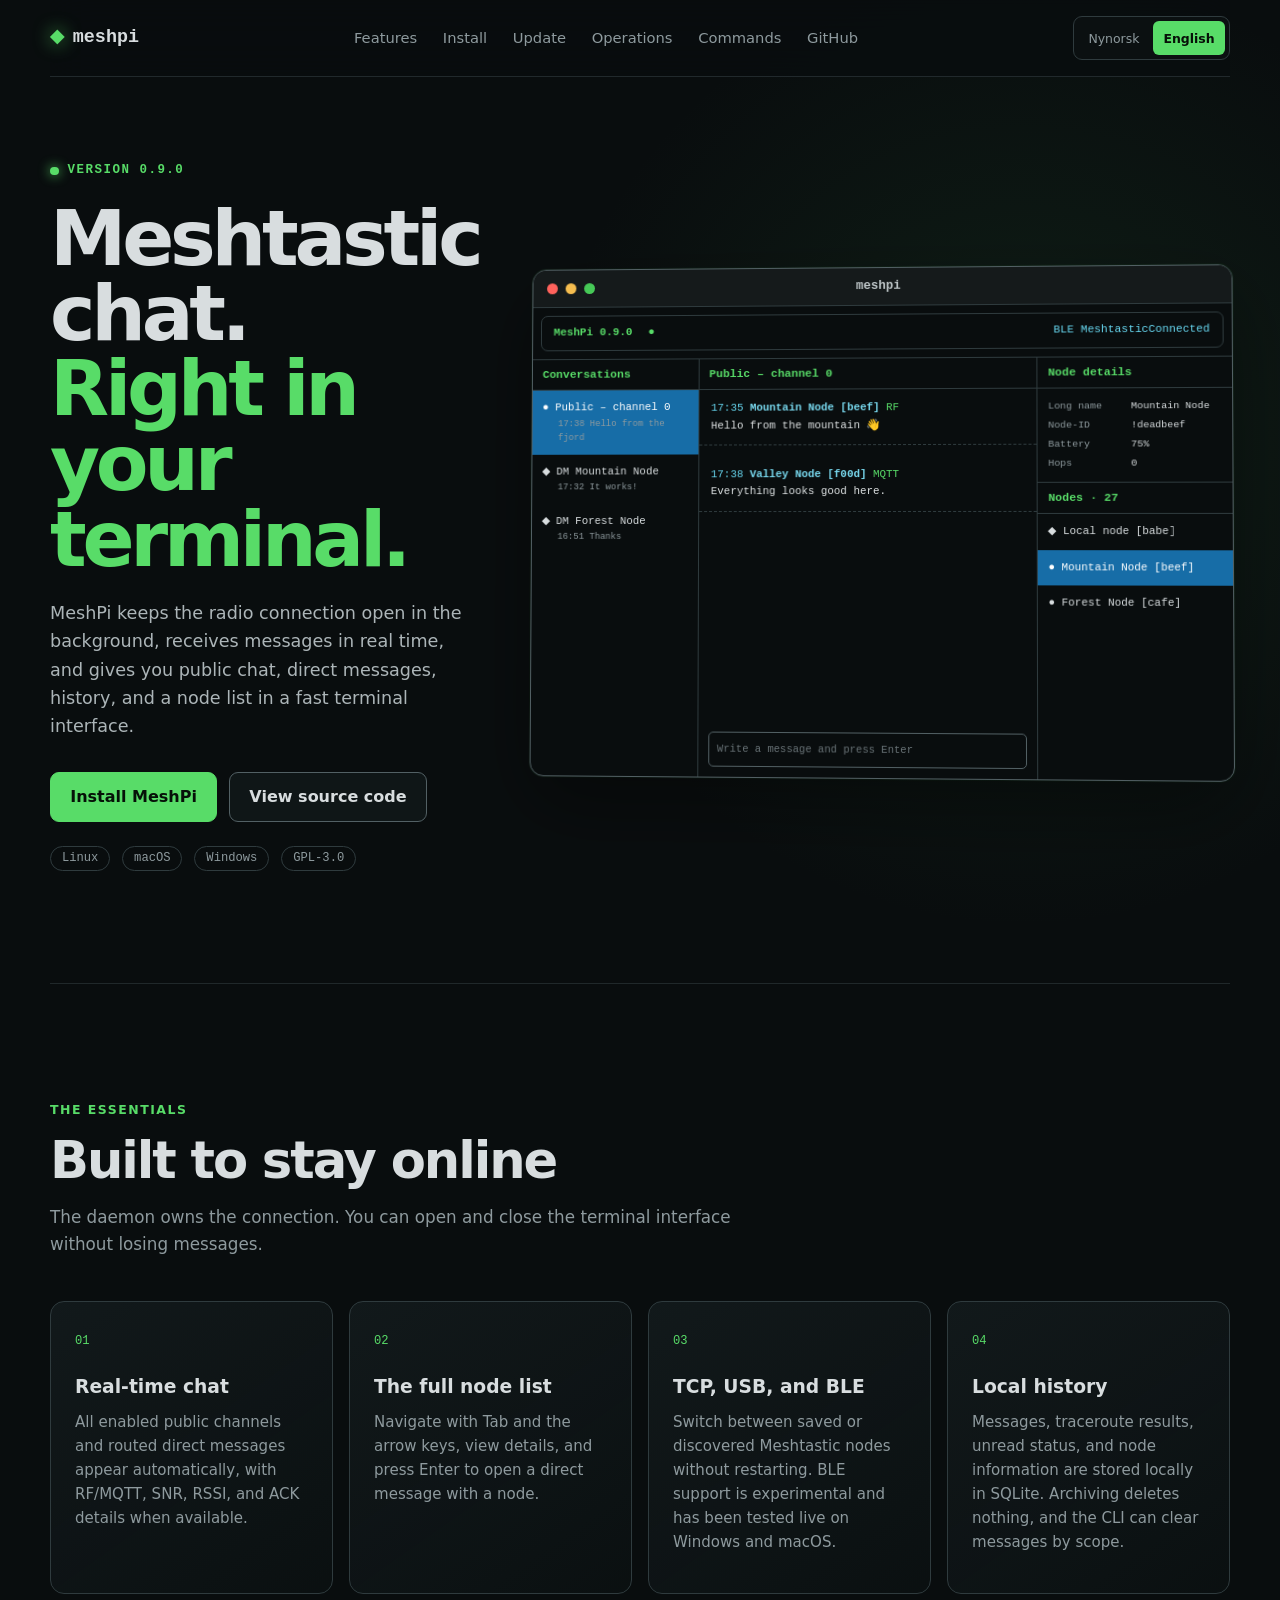
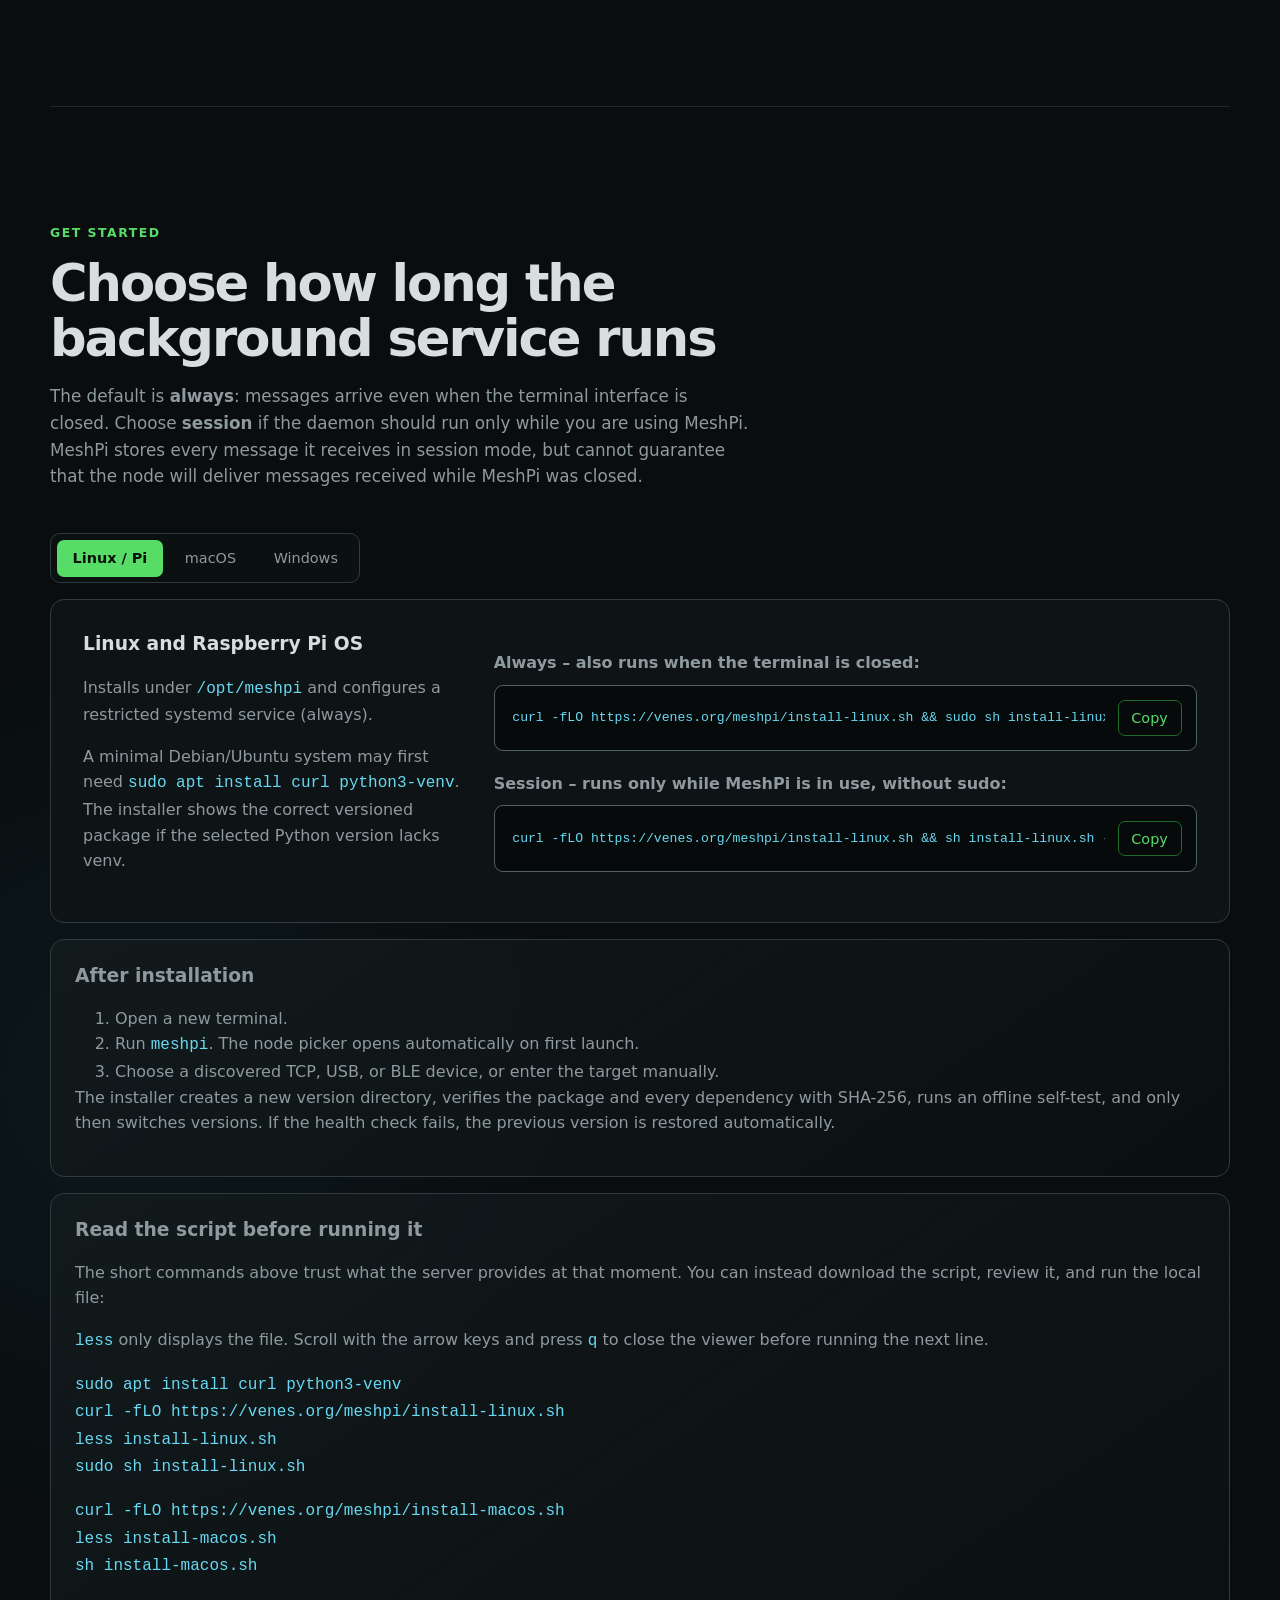
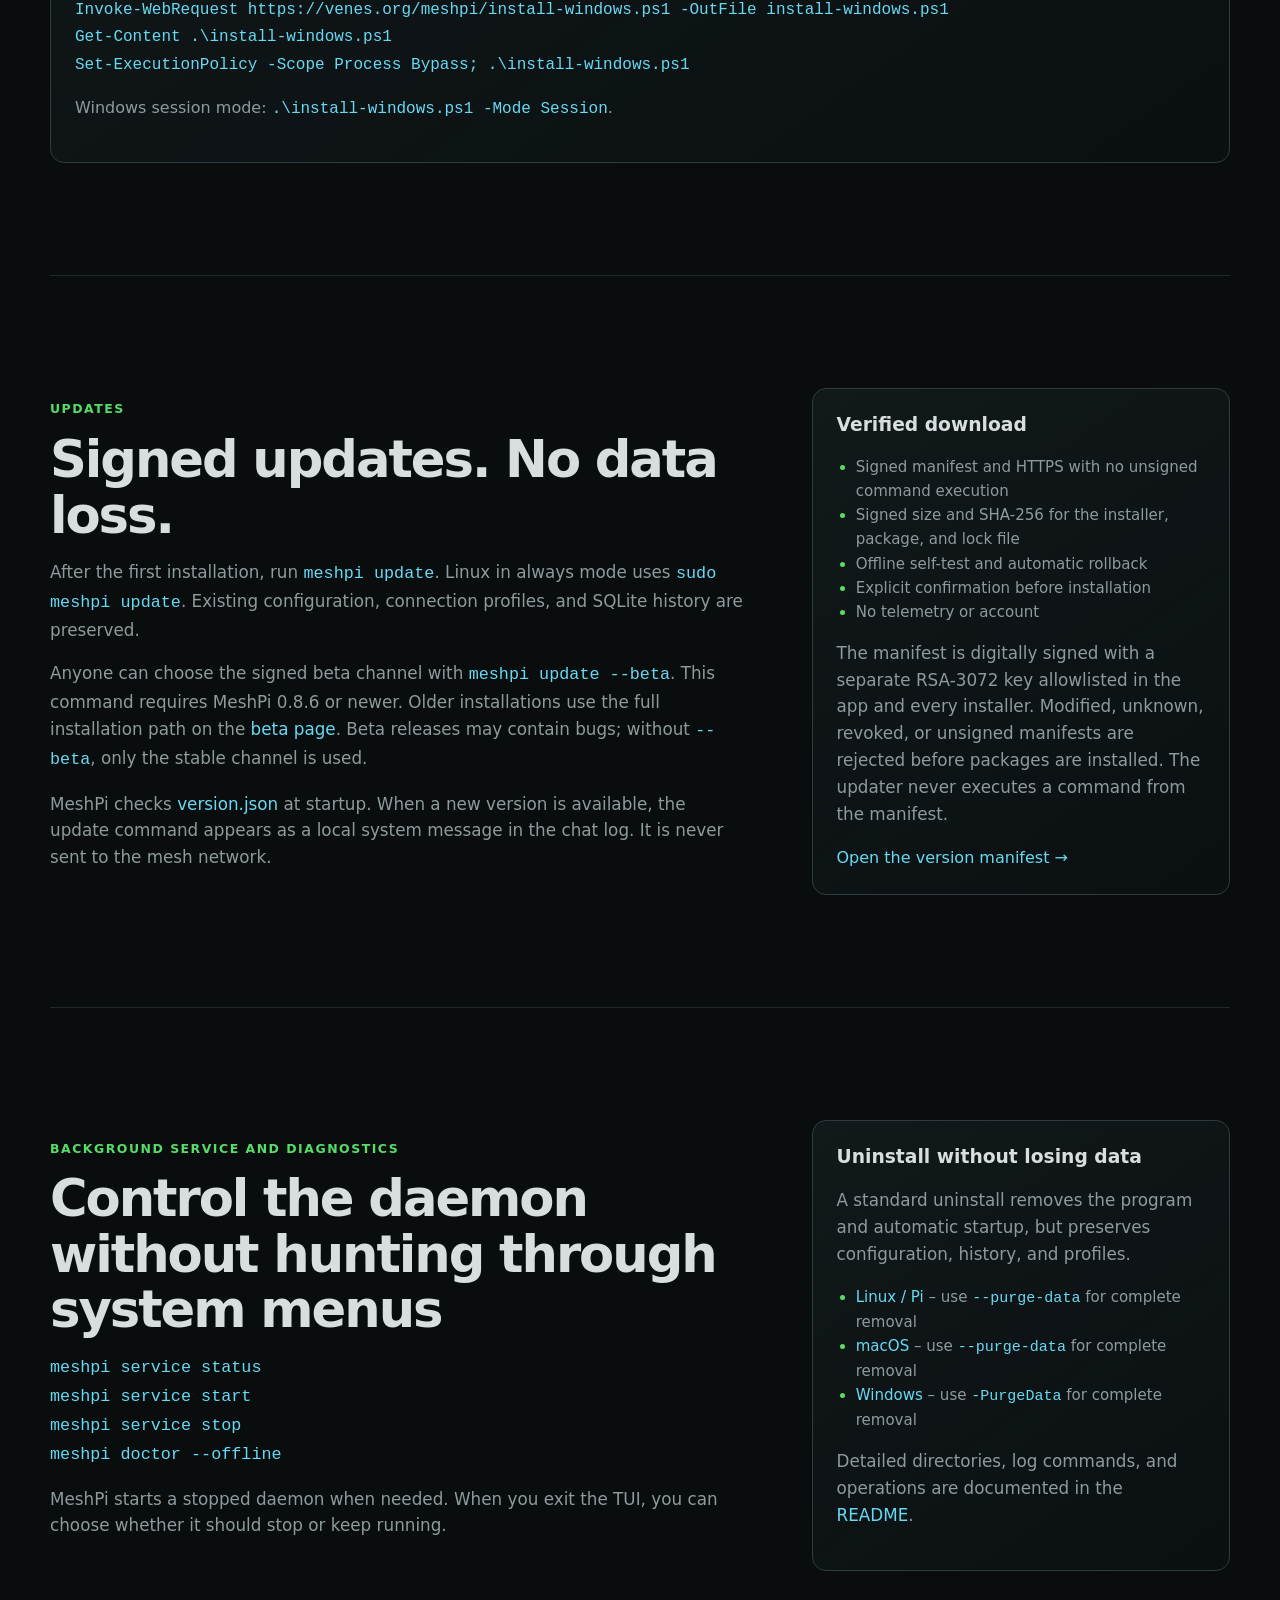
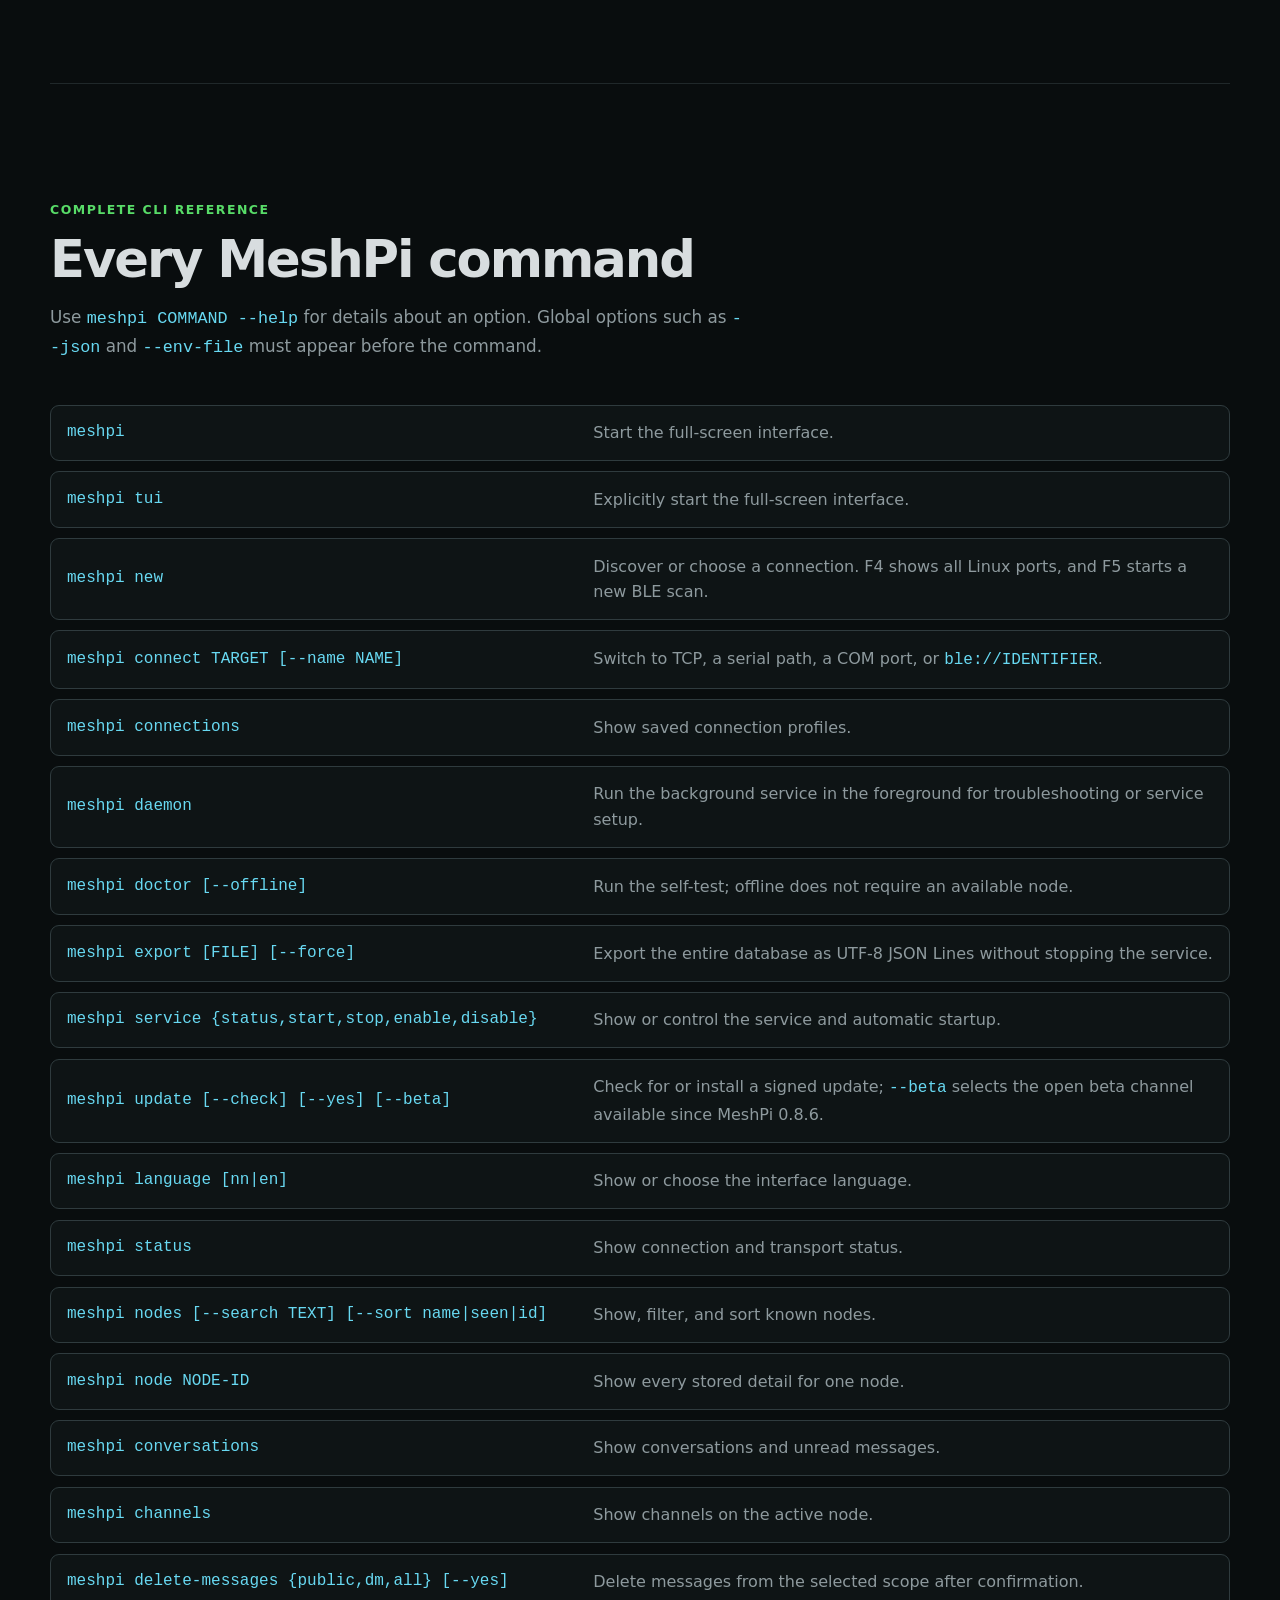
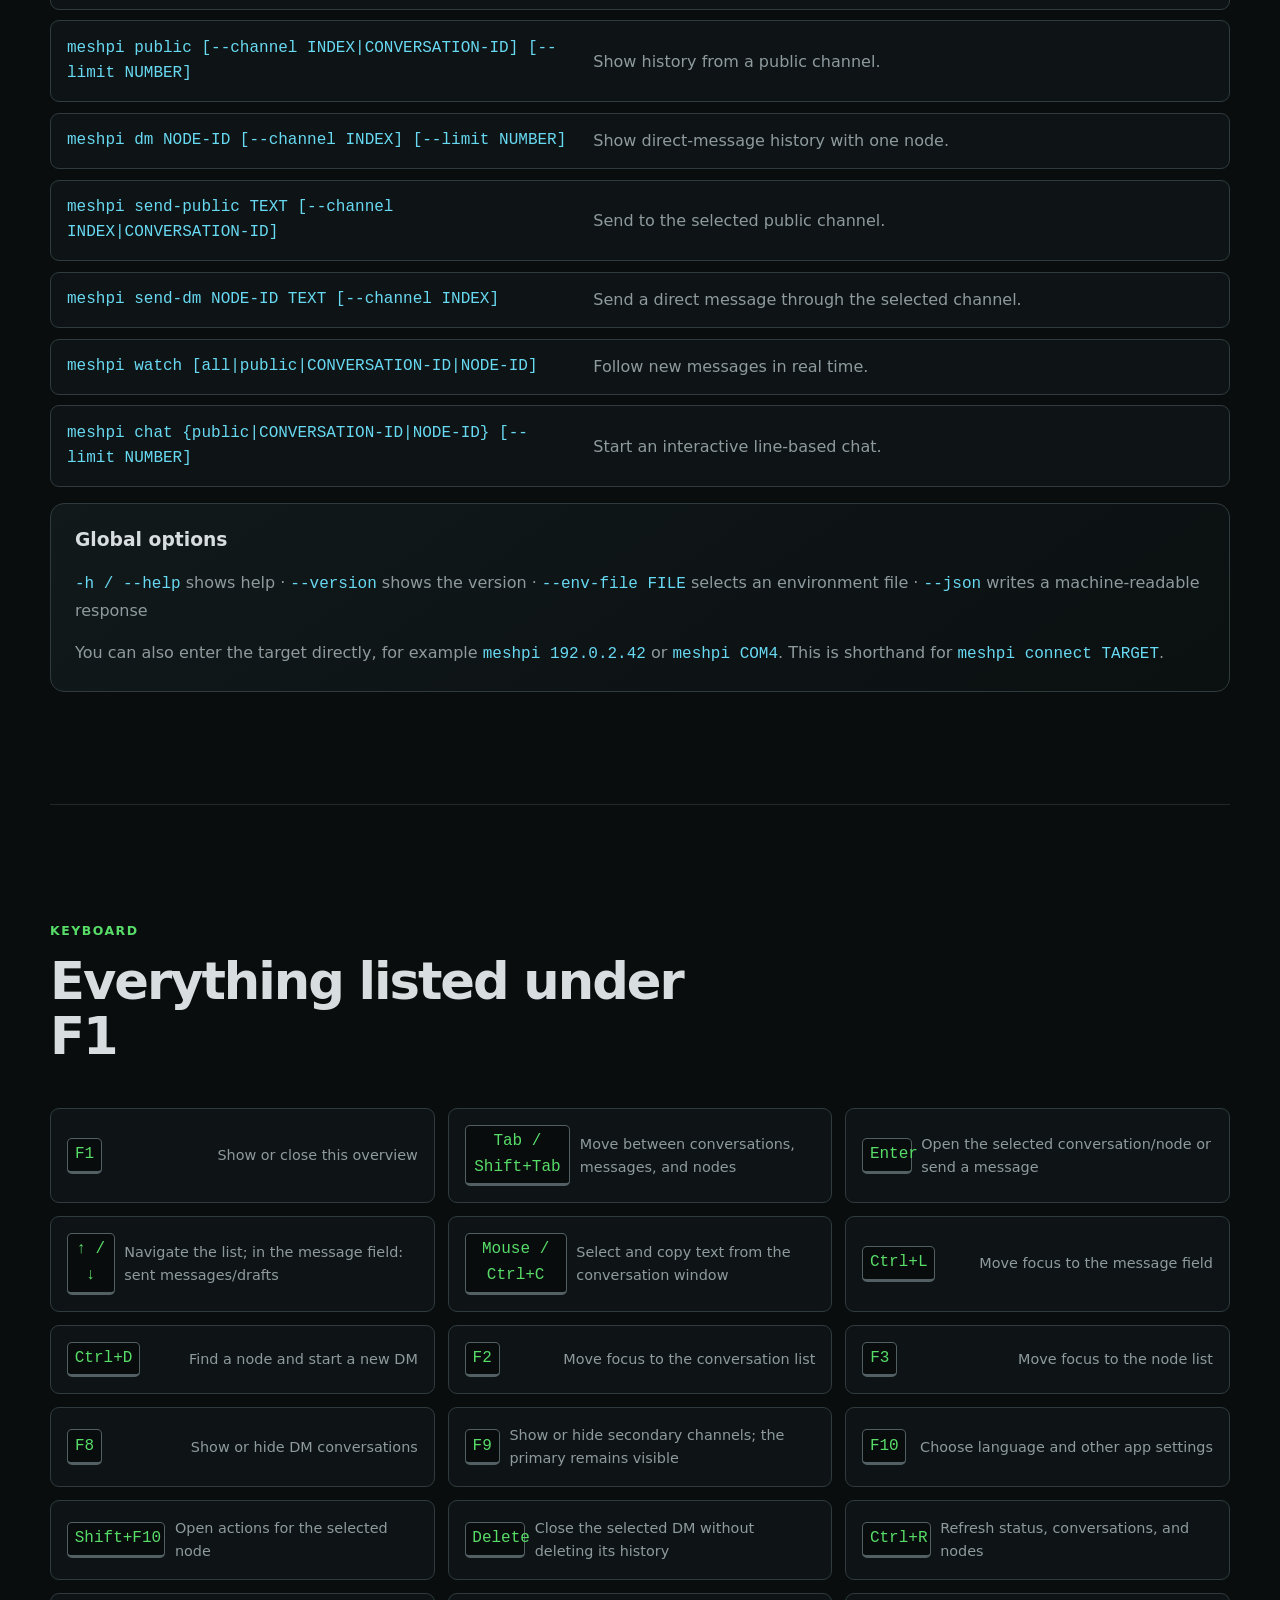
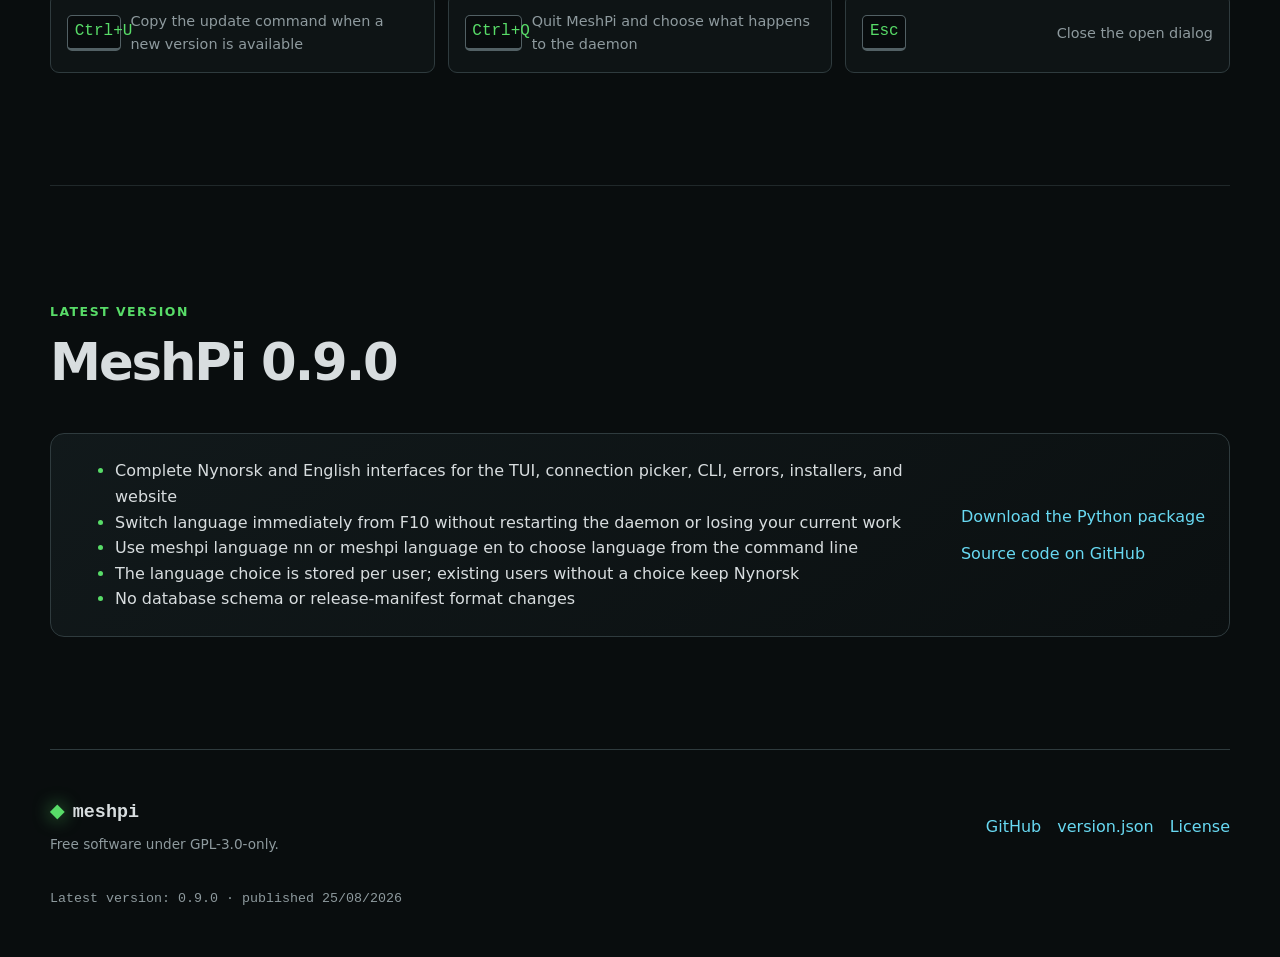
==== website/index.html @ 26b8c5c3 "fix: refresh bilingual website script" ====
<!doctype html>
<html lang="nn">
<head>
  <meta charset="utf-8">
  <meta name="viewport" content="width=device-width, initial-scale=1">
  <meta name="description" content="MeshPi er ein terminalklient for Meshtastic på Linux, Raspberry Pi, macOS og Windows.">
  <meta name="theme-color" content="#090d0e">
  <title>MeshPi – Meshtastic i terminalen</title>
  <link rel="stylesheet" href="styles.css">
  <script src="script.js?v=0.9.0" defer></script>
</head>
<body>
  <a class="skip-link" href="#installasjon" data-en="Skip to installation">Gå til installasjon</a>

  <header class="site-header">
    <a class="brand" href="#" aria-label="MeshPi heim" data-aria-en="MeshPi home">
      <span class="brand-mark" aria-hidden="true">◆</span>
      <span>meshpi</span>
    </a>
    <nav aria-label="Hovudmeny" data-aria-en="Main menu">
      <a href="#funksjonar" data-en="Features">Funksjonar</a>
      <a href="#installasjon" data-en="Install">Installer</a>
      <a href="#oppdatering" data-en="Update">Oppdater</a>
      <a href="#drift" data-en="Operations">Drift</a>
      <a href="#kommandoar" data-en="Commands">Kommandoar</a>
      <a href="https://github.com/rvenes/meshpi">GitHub</a>
    </nav>
    <div class="language-switcher" role="group" aria-label="Språk" data-aria-en="Language">
      <button type="button" data-language="nn" aria-pressed="true">Nynorsk</button>
      <button type="button" data-language="en" aria-pressed="false">English</button>
    </div>
  </header>

  <main>
    <section class="hero">
      <div class="hero-copy">
        <div class="eyebrow"><span class="status-dot"></span> <span data-en="Version 0.9.0">Versjon 0.9.0</span></div>
        <h1><span class="heading-line" data-en="Meshtastic chat.">Meshtastic-chat.</span><br><span data-en="Right in your terminal.">Rett i terminalen.</span></h1>
        <p class="lead" data-en="MeshPi keeps the radio connection open in the background, receives messages in real time, and gives you public chat, direct messages, history, and a node list in a fast terminal interface.">
          MeshPi held radiosambandet ope i bakgrunnen, tek imot meldingar i
          sanntid og gir deg public chat, DM, historikk og nodeliste i eit
          raskt terminalgrensesnitt.
        </p>
        <div class="hero-actions">
          <a class="button primary" href="#installasjon" data-en="Install MeshPi">Installer MeshPi</a>
          <a class="button secondary" href="https://github.com/rvenes/meshpi" data-en="View source code">Sjå kjeldekoden</a>
        </div>
        <ul class="badges" aria-label="Teknisk informasjon" data-aria-en="Technical information">
          <li>Linux</li>
          <li>macOS</li>
          <li>Windows</li>
          <li>GPL-3.0</li>
        </ul>
      </div>

      <div class="terminal" role="img" aria-label="Førehandsvising av MeshPi sitt terminalgrensesnitt" data-aria-en="Preview of the MeshPi terminal interface">
        <div class="terminal-bar">
          <span></span><span></span><span></span>
          <strong>meshpi</strong>
        </div>
        <div class="terminal-status">
          <b>MeshPi 0.9.0</b><i>●</i> <span data-en="Connected">Tilkopla</span>
          <span>BLE Meshtastic</span>
        </div>
        <div class="terminal-grid">
          <div class="terminal-list">
            <h3 data-en="Conversations">Samtalar</h3>
            <div class="selected"><span data-en="● Public – channel 0">● Public – kanal 0</span><small data-en="17:38 Hello from the fjord">17:38 Hei frå fjorden</small></div>
            <div>◆ DM Mountain Node<small data-en="17:32 It works!">17:32 Det verkar!</small></div>
            <div>◆ DM Forest Node<small data-en="16:51 Thanks">16:51 Takk</small></div>
          </div>
          <div class="terminal-chat">
            <h3 data-en="Public – channel 0">Public – kanal 0</h3>
            <p><time>17:35</time> <b>Mountain Node [beef]</b> <em>RF</em><br><span data-en="Hello from the mountain 👋">Hei frå fjellet 👋</span></p>
            <p><time>17:38</time> <b>Valley Node [f00d]</b> <em>MQTT</em><br><span data-en="Everything looks good here.">Alt ser fint ut her.</span></p>
            <div class="terminal-input" data-en="Write a message and press Enter">Skriv melding og trykk Enter</div>
          </div>
          <div class="terminal-nodes">
            <h3 data-en="Node details">Nodedetaljar</h3>
            <dl>
              <dt data-en="Long name">Langt namn</dt><dd>Mountain Node</dd>
              <dt>Node-ID</dt><dd>!deadbeef</dd>
              <dt data-en="Battery">Batteri</dt><dd>75%</dd>
              <dt data-en="Hops">Hopp</dt><dd>0</dd>
            </dl>
            <h3 data-en="Nodes · 27">Nodar · 27</h3>
            <div data-en="◆ Local node [babe]">◆ Lokal node [babe]</div>
            <div class="selected">● Mountain Node [beef]</div>
            <div>● Forest Node [cafe]</div>
          </div>
        </div>
      </div>
    </section>

    <section id="funksjonar" class="section">
      <div class="section-heading">
        <span data-en="The essentials">Det viktigaste</span>
        <h2 data-en="Built to stay online">Bygd for å stå på heile tida</h2>
        <p data-en="The daemon owns the connection. You can open and close the terminal interface without losing messages.">Daemonen eig sambandet. Terminalgrensesnittet kan opnast og lukkast utan at meldingar går tapt.</p>
      </div>
      <div class="feature-grid">
        <article>
          <span class="feature-number">01</span>
          <h3 data-en="Real-time chat">Sanntidschat</h3>
          <p data-en="All enabled public channels and routed direct messages appear automatically, with RF/MQTT, SNR, RSSI, and ACK details when available.">Alle aktiverte public-kanalar og direktemeldingar med kanalrute dukkar opp automatisk, med RF/MQTT, SNR, RSSI og ACK når data finst.</p>
        </article>
        <article>
          <span class="feature-number">02</span>
          <h3 data-en="The full node list">Heile nodelista</h3>
          <p data-en="Navigate with Tab and the arrow keys, view details, and press Enter to open a direct message with a node.">Naviger med Tab og piltastar, sjå detaljar og trykk Enter for å opne DM med ein node.</p>
        </article>
        <article>
          <span class="feature-number">03</span>
          <h3 data-en="TCP, USB, and BLE">TCP, USB og BLE</h3>
          <p data-en="Switch between saved or discovered Meshtastic nodes without restarting. BLE support is experimental and has been tested live on Windows and macOS.">Byt mellom lagra eller oppdaga Meshtastic-nodar utan omstart. BLE-støtta er eksperimentell og er live-testa på Windows og macOS.</p>
        </article>
        <article>
          <span class="feature-number">04</span>
          <h3 data-en="Local history">Lokal historikk</h3>
          <p data-en="Messages, traceroute results, unread status, and node information are stored locally in SQLite. Archiving deletes nothing, and the CLI can clear messages by scope.">Meldingar, traceroute-resultat, ulest-status og nodeinformasjon blir lagra lokalt i SQLite. Arkivering slettar ingenting, og meldingar kan tømmast etter omfang med CLI-en.</p>
        </article>
      </div>
    </section>

    <section id="installasjon" class="section install-section">
      <div class="section-heading">
        <span data-en="Get started">Kom i gang</span>
        <h2 data-en="Choose how long the background service runs">Vel kor lenge bakgrunnen skal køyre</h2>
        <p data-en-html="The default is &lt;strong&gt;always&lt;/strong&gt;: messages arrive even when the terminal interface is closed. Choose &lt;strong&gt;session&lt;/strong&gt; if the daemon should run only while you are using MeshPi. MeshPi stores every message it receives in session mode, but cannot guarantee that the node will deliver messages received while MeshPi was closed.">
          Standard er <strong>always</strong>: meldingar kjem inn også når
          terminalgrensesnittet er lukka. Vel <strong>session</strong> dersom
          daemonen berre skal køyre medan du bruker MeshPi. MeshPi lagrar alle
          meldingar han tek imot i session-modus, men kan ikkje garantere at
          noden leverer meldingar som kom medan MeshPi var avslutta.
        </p>
      </div>

      <div class="platform-tabs" role="tablist" aria-label="Vel operativsystem" data-aria-en="Choose operating system">
        <button role="tab" data-platform-tab="linux" aria-selected="true">Linux / Pi</button>
        <button role="tab" data-platform-tab="macos" aria-selected="false">macOS</button>
        <button role="tab" data-platform-tab="windows" aria-selected="false">Windows</button>
      </div>

      <div class="platform-panel active" data-platform-panel="linux">
        <div>
          <h3 data-en="Linux and Raspberry Pi OS">Linux og Raspberry Pi OS</h3>
          <p data-en-html="Installs under &lt;code&gt;/opt/meshpi&lt;/code&gt; and configures a restricted systemd service (always).">Installerer under <code>/opt/meshpi</code> og set opp ei avgrensa systemd-teneste (always).</p>
          <p data-en-html="A minimal Debian/Ubuntu system may first need &lt;code&gt;sudo apt install curl python3-venv&lt;/code&gt;. The installer shows the correct versioned package if the selected Python version lacks venv.">Minimal Debian/Ubuntu kan først trenge <code>sudo apt install curl python3-venv</code>. Installatøren viser rett versjonspakke dersom den valde Python-versjonen manglar venv.</p>
        </div>
        <div class="install-options">
          <div class="install-option">
            <p><strong data-en="Always – also runs when the terminal is closed:">Always – køyrer òg når terminalen er lukka:</strong></p>
            <div class="command-box">
              <code id="install-linux-command">curl -fLO https://venes.org/meshpi/install-linux.sh &amp;&amp; sudo sh install-linux.sh</code>
              <button data-copy-target="install-linux-command" data-en="Copy">Kopier</button>
            </div>
          </div>
          <div class="install-option">
            <p><strong data-en="Session – runs only while MeshPi is in use, without sudo:">Session – køyrer berre medan MeshPi er i bruk, utan sudo:</strong></p>
            <div class="command-box">
              <code id="install-linux-session-command">curl -fLO https://venes.org/meshpi/install-linux.sh &amp;&amp; sh install-linux.sh --mode=session</code>
              <button data-copy-target="install-linux-session-command" data-en="Copy">Kopier</button>
            </div>
          </div>
        </div>
      </div>

      <div class="platform-panel" data-platform-panel="macos" hidden>
        <div>
          <h3>macOS</h3>
          <p data-en="Installs for the current user and keeps the daemon running with launchd (always).">Installerer for gjeldande brukar og held daemonen i gang med launchd (always).</p>
        </div>
        <div class="install-options">
          <div class="install-option">
            <p><strong data-en="Always – also runs when the terminal is closed:">Always – køyrer òg når terminalen er lukka:</strong></p>
            <div class="command-box">
              <code id="install-macos-command">curl -fLO https://venes.org/meshpi/install-macos.sh &amp;&amp; sh install-macos.sh</code>
              <button data-copy-target="install-macos-command" data-en="Copy">Kopier</button>
            </div>
          </div>
          <div class="install-option">
            <p><strong data-en="Session – runs only while MeshPi is in use:">Session – køyrer berre medan MeshPi er i bruk:</strong></p>
            <div class="command-box">
              <code id="install-macos-session-command">curl -fLO https://venes.org/meshpi/install-macos.sh &amp;&amp; sh install-macos.sh --mode=session</code>
              <button data-copy-target="install-macos-session-command" data-en="Copy">Kopier</button>
            </div>
          </div>
        </div>
      </div>

      <div class="platform-panel" data-platform-panel="windows" hidden>
        <div>
          <h3>Windows PowerShell</h3>
          <p data-en="Installs per user and uses a process supervisor that starts the daemon at sign-in and after crashes.">Installerer per brukar og bruker ein prosessvakt som startar daemonen ved innlogging og etter krasj.</p>
        </div>
        <div class="install-options">
          <div class="install-option">
            <p><strong data-en="Always – starts at sign-in and runs in the background:">Always – startar ved innlogging og køyrer i bakgrunnen:</strong></p>
            <div class="command-box">
              <code id="install-windows-command">Invoke-WebRequest https://venes.org/meshpi/install-windows.ps1 -OutFile install-windows.ps1; .\install-windows.ps1</code>
              <button data-copy-target="install-windows-command" data-en="Copy">Kopier</button>
            </div>
          </div>
          <div class="install-option">
            <p><strong data-en="Session – runs only while MeshPi is in use:">Session – køyrer berre medan MeshPi er i bruk:</strong></p>
            <div class="command-box">
              <code id="install-windows-session-command">Invoke-WebRequest https://venes.org/meshpi/install-windows.ps1 -OutFile install-windows.ps1; .\install-windows.ps1 -Mode Session</code>
              <button data-copy-target="install-windows-session-command" data-en="Copy">Kopier</button>
            </div>
          </div>
        </div>
      </div>

      <div class="after-install">
        <h3 data-en="After installation">Etter installasjon</h3>
        <ol>
          <li data-en="Open a new terminal.">Opne ein ny terminal.</li>
          <li data-en-html="Run &lt;code&gt;meshpi&lt;/code&gt;. The node picker opens automatically on first launch.">Køyr <code>meshpi</code>. Ved første oppstart opnar nodeveljaren automatisk.</li>
          <li data-en="Choose a discovered TCP, USB, or BLE device, or enter the target manually.">Vel ei oppdaga TCP-, USB- eller BLE-eining, eller skriv målet manuelt.</li>
        </ol>
        <p data-en="The installer creates a new version directory, verifies the package and every dependency with SHA-256, runs an offline self-test, and only then switches versions. If the health check fails, the previous version is restored automatically.">
          Installeren lagar ei ny versjonsmappe, kontrollerer pakken og alle
          avhengigheiter med SHA-256, køyrer ein offline sjølvtest og byter
          først deretter. Ved mislykka helsesjekk blir førre versjon sett
          tilbake automatisk.
        </p>
      </div>

      <div class="after-install">
        <h3 data-en="Read the script before running it">Les skriptet før du køyrer det</h3>
        <p data-en="The short commands above trust what the server provides at that moment. You can instead download the script, review it, and run the local file:">
          Dei korte kommandoane over stoler på det serveren leverer akkurat
          då. Du kan i staden laste ned skriptet, lese det og køyre den lokale
          fila:
        </p>
        <p data-en-html="&lt;code&gt;less&lt;/code&gt; only displays the file. Scroll with the arrow keys and press &lt;code&gt;q&lt;/code&gt; to close the viewer before running the next line."><code>less</code> viser berre fila. Bla med piltastane og trykk <code>q</code> for å lukke visaren før du køyrer neste linje.</p>
        <p><code>sudo apt install curl python3-venv</code><br>
          <code>curl -fLO https://venes.org/meshpi/install-linux.sh</code><br>
          <code>less install-linux.sh</code><br>
          <code>sudo sh install-linux.sh</code></p>
        <p><code>curl -fLO https://venes.org/meshpi/install-macos.sh</code><br>
          <code>less install-macos.sh</code><br>
          <code>sh install-macos.sh</code></p>
        <p><code>Invoke-WebRequest https://venes.org/meshpi/install-windows.ps1 -OutFile install-windows.ps1</code><br>
          <code>Get-Content .\install-windows.ps1</code><br>
          <code>Set-ExecutionPolicy -Scope Process Bypass; .\install-windows.ps1</code></p>
        <p data-en-html="Windows session mode: &lt;code&gt;.\install-windows.ps1 -Mode Session&lt;/code&gt;.">Windows session-modus: <code>.\install-windows.ps1 -Mode Session</code>.</p>
      </div>
    </section>

    <section id="oppdatering" class="section split-section">
      <div>
        <span class="section-kicker" data-en="Updates">Oppdatering</span>
        <h2 data-en="Signed updates. No data loss.">Signert oppdatering. Ingen datatap.</h2>
        <p data-en-html="After the first installation, run &lt;code&gt;meshpi update&lt;/code&gt;. Linux in always mode uses &lt;code&gt;sudo meshpi update&lt;/code&gt;. Existing configuration, connection profiles, and SQLite history are preserved.">
          Etter første installasjon køyrer du <code>meshpi update</code>.
          Linux i always-modus bruker <code>sudo meshpi update</code>.
          Eksisterande konfigurasjon, tilkoplingsprofilar og SQLite-historikk
          blir tekne vare på.
        </p>
        <p data-en-html="Anyone can choose the signed beta channel with &lt;code&gt;meshpi update --beta&lt;/code&gt;. This command requires MeshPi 0.8.6 or newer. Older installations use the full installation path on the &lt;a href=&quot;beta/&quot;&gt;beta page&lt;/a&gt;. Beta releases may contain bugs; without &lt;code&gt;--beta&lt;/code&gt;, only the stable channel is used.">
          Alle kan velje den signerte betakanalen med
          <code>meshpi update --beta</code>. Kommandoen krev MeshPi 0.8.6 eller
          nyare. Eldre installasjonar bruker den fulle installasjonsvegen på
          <a href="beta/">betasida</a>. Beta kan innehalde feil; utan
          <code>--beta</code> blir berre den stabile kanalen brukt.
        </p>
        <p data-en-html="MeshPi checks &lt;a href=&quot;version.json&quot;&gt;version.json&lt;/a&gt; at startup. When a new version is available, the update command appears as a local system message in the chat log. It is never sent to the mesh network.">
          MeshPi sjekkar <a href="version.json">version.json</a> ved oppstart.
          Når ein ny versjon finst, blir oppdateringskommandoen vist som ei lokal
          systemmelding i chatloggen. Han blir aldri sendt til mesh-nettet.
        </p>
      </div>
      <div class="info-card">
        <h3 data-en="Verified download">Kontrollert nedlasting</h3>
        <ul>
          <li data-en="Signed manifest and HTTPS with no unsigned command execution">Signert manifest og HTTPS utan usignert kommandokøyring</li>
          <li data-en="Signed size and SHA-256 for the installer, package, and lock file">Signert storleik og SHA-256 for installatør, pakke og låsefil</li>
          <li data-en="Offline self-test and automatic rollback">Offline sjølvtest og automatisk rollback</li>
          <li data-en="Explicit confirmation before installation">Eksplisitt stadfesting før installasjon</li>
          <li data-en="No telemetry or account">Ingen telemetri eller konto</li>
        </ul>
        <p data-en="The manifest is digitally signed with a separate RSA-3072 key allowlisted in the app and every installer. Modified, unknown, revoked, or unsigned manifests are rejected before packages are installed. The updater never executes a command from the manifest.">
          Manifestet er digitalt signert med ein separat RSA-3072-nøkkel som er
          allowlista i appen og alle installatørane. Endra, ukjende,
          tilbakekalla eller usignerte manifest blir avviste før pakkar blir
          installerte. Oppdateraren køyrer aldri ein kommando frå manifestet.
        </p>
        <a href="version.json" data-en="Open the version manifest →">Opne versjonsmanifestet →</a>
      </div>
    </section>

    <section id="drift" class="section split-section">
      <div>
        <span class="section-kicker" data-en="Background service and diagnostics">Bakgrunn og diagnostikk</span>
        <h2 data-en="Control the daemon without hunting through system menus">Styr daemonen utan å leite i systemmenyar</h2>
        <p><code>meshpi service status</code><br>
          <code>meshpi service start</code><br>
          <code>meshpi service stop</code><br>
          <code>meshpi doctor --offline</code></p>
        <p data-en="MeshPi starts a stopped daemon when needed. When you exit the TUI, you can choose whether it should stop or keep running.">
          MeshPi startar ein stoppa daemon ved behov. Når du avsluttar TUI-en,
          kan du velje om han skal stoppast eller stå att.
        </p>
      </div>
      <div class="info-card">
        <h3 data-en="Uninstall without losing data">Avinstaller utan datatap</h3>
        <p data-en="A standard uninstall removes the program and automatic startup, but preserves configuration, history, and profiles.">Standard avinstallering fjernar program og autostart, men bevarer konfigurasjon, historikk og profilar.</p>
        <ul>
          <li data-en-html="&lt;a href=&quot;uninstall-linux.sh&quot;&gt;Linux / Pi&lt;/a&gt; – use &lt;code&gt;--purge-data&lt;/code&gt; for complete removal"><a href="uninstall-linux.sh">Linux / Pi</a> – bruk <code>--purge-data</code> for full sletting</li>
          <li data-en-html="&lt;a href=&quot;uninstall-macos.sh&quot;&gt;macOS&lt;/a&gt; – use &lt;code&gt;--purge-data&lt;/code&gt; for complete removal"><a href="uninstall-macos.sh">macOS</a> – bruk <code>--purge-data</code> for full sletting</li>
          <li data-en-html="&lt;a href=&quot;uninstall-windows.ps1&quot;&gt;Windows&lt;/a&gt; – use &lt;code&gt;-PurgeData&lt;/code&gt; for complete removal"><a href="uninstall-windows.ps1">Windows</a> – bruk <code>-PurgeData</code> for full sletting</li>
        </ul>
        <p data-en-html="Detailed directories, log commands, and operations are documented in the &lt;a href=&quot;https://github.com/rvenes/meshpi#operations-files-and-uninstallation&quot;&gt;README&lt;/a&gt;.">Detaljerte mapper, loggkommandoar og drift står i <a href="https://github.com/rvenes/meshpi#drift-filer-og-avinstallering">README-en</a>.</p>
      </div>
    </section>

    <section id="kommandoar" class="section">
      <div class="section-heading">
        <span data-en="Complete CLI reference">Komplett CLI-referanse</span>
        <h2 data-en="Every MeshPi command">Alle MeshPi-kommandoane</h2>
        <p data-en-html="Use &lt;code&gt;meshpi COMMAND --help&lt;/code&gt; for details about an option. Global options such as &lt;code&gt;--json&lt;/code&gt; and &lt;code&gt;--env-file&lt;/code&gt; must appear before the command.">
          Bruk <code>meshpi KOMMANDO --help</code> for detaljar om eitt val.
          Globale val som <code>--json</code> og <code>--env-file</code> skal stå
          før kommandoen.
        </p>
      </div>
      <div class="command-reference">
        <div><code>meshpi</code><span data-en="Start the full-screen interface.">Start fullskjermsgrensesnittet.</span></div>
        <div><code>meshpi tui</code><span data-en="Explicitly start the full-screen interface.">Start fullskjermsgrensesnittet uttrykkeleg.</span></div>
        <div><code>meshpi new</code><span data-en="Discover or choose a connection. F4 shows all Linux ports, and F5 starts a new BLE scan.">Oppdag eller vel ei tilkopling. F4 viser alle Linux-portar, og F5 startar eit nytt BLE-søk.</span></div>
        <div><code data-en="meshpi connect TARGET [--name NAME]">meshpi connect MÅL [--name NAMN]</code><span data-en-html="Switch to TCP, a serial path, a COM port, or &lt;code&gt;ble://IDENTIFIER&lt;/code&gt;.">Byt til TCP, seriellsti, COM-port eller <code>ble://IDENTIFIKATOR</code>.</span></div>
        <div><code>meshpi connections</code><span data-en="Show saved connection profiles.">Vis lagra tilkoplingsprofilar.</span></div>
        <div><code>meshpi daemon</code><span data-en="Run the background service in the foreground for troubleshooting or service setup.">Køyr bakgrunnstenesta i framgrunnen for feilsøking eller tenesteoppsett.</span></div>
        <div><code>meshpi doctor [--offline]</code><span data-en="Run the self-test; offline does not require an available node.">Køyr sjølvtest; offline krev ikkje ein tilgjengeleg node.</span></div>
        <div><code data-en="meshpi export [FILE] [--force]">meshpi export [FIL] [--force]</code><span data-en="Export the entire database as UTF-8 JSON Lines without stopping the service.">Eksporter heile databasen som UTF-8 JSON Lines utan å stoppe tenesta.</span></div>
        <div><code>meshpi service {status,start,stop,enable,disable}</code><span data-en="Show or control the service and automatic startup.">Vis eller styr tenesta og autostart.</span></div>
        <div><code>meshpi update [--check] [--yes] [--beta]</code><span data-en-html="Check for or install a signed update; &lt;code&gt;--beta&lt;/code&gt; selects the open beta channel available since MeshPi 0.8.6.">Sjekk eller installer ei signert oppdatering; <code>--beta</code> vel den opne betakanalen frå MeshPi 0.8.6.</span></div>
        <div><code>meshpi language [nn|en]</code><span data-en="Show or choose the interface language.">Vis eller vel språk for brukargrensesnittet.</span></div>
        <div><code>meshpi status</code><span data-en="Show connection and transport status.">Vis sambands- og tilkoplingsstatus.</span></div>
        <div><code data-en="meshpi nodes [--search TEXT] [--sort name|seen|id]">meshpi nodes [--search TEKST] [--sort name|seen|id]</code><span data-en="Show, filter, and sort known nodes.">Vis, filtrer og sorter kjende nodar.</span></div>
        <div><code>meshpi node NODE-ID</code><span data-en="Show every stored detail for one node.">Vis alle lagra detaljar om éin node.</span></div>
        <div><code>meshpi conversations</code><span data-en="Show conversations and unread messages.">Vis samtalar og uleste meldingar.</span></div>
        <div><code>meshpi channels</code><span data-en="Show channels on the active node.">Vis kanalar på den aktive noden.</span></div>
        <div><code>meshpi delete-messages {public,dm,all} [--yes]</code><span data-en="Delete messages from the selected scope after confirmation.">Slett meldingar frå valt omfang etter stadfesting.</span></div>
        <div><code data-en="meshpi public [--channel INDEX|CONVERSATION-ID] [--limit NUMBER]">meshpi public [--channel INDEKS|SAMTALE-ID] [--limit TAL]</code><span data-en="Show history from a public channel.">Vis historikken frå ein public-kanal.</span></div>
        <div><code data-en="meshpi dm NODE-ID [--channel INDEX] [--limit NUMBER]">meshpi dm NODE-ID [--channel INDEKS] [--limit TAL]</code><span data-en="Show direct-message history with one node.">Vis DM-historikken med éin node.</span></div>
        <div><code data-en="meshpi send-public TEXT [--channel INDEX|CONVERSATION-ID]">meshpi send-public TEKST [--channel INDEKS|SAMTALE-ID]</code><span data-en="Send to the selected public channel.">Send til vald public-kanal.</span></div>
        <div><code data-en="meshpi send-dm NODE-ID TEXT [--channel INDEX]">meshpi send-dm NODE-ID TEKST [--channel INDEKS]</code><span data-en="Send a direct message through the selected channel.">Send ein DM via vald kanal.</span></div>
        <div><code data-en="meshpi watch [all|public|CONVERSATION-ID|NODE-ID]">meshpi watch [all|public|SAMTALE-ID|NODE-ID]</code><span data-en="Follow new messages in real time.">Følg nye meldingar i sanntid.</span></div>
        <div><code data-en="meshpi chat {public|CONVERSATION-ID|NODE-ID} [--limit NUMBER]">meshpi chat {public|SAMTALE-ID|NODE-ID} [--limit TAL]</code><span data-en="Start an interactive line-based chat.">Start interaktiv linjebasert chat.</span></div>
      </div>
      <div class="global-options info-card">
        <h3 data-en="Global options">Globale val</h3>
        <p data-en-html="&lt;code&gt;-h / --help&lt;/code&gt; shows help · &lt;code&gt;--version&lt;/code&gt; shows the version · &lt;code&gt;--env-file FILE&lt;/code&gt; selects an environment file · &lt;code&gt;--json&lt;/code&gt; writes a machine-readable response">
          <code>-h / --help</code> viser hjelp ·
          <code>--version</code> viser versjonen ·
          <code>--env-file FIL</code> vel miljøfil ·
          <code>--json</code> skriv maskinlesbart svar
        </p>
        <p data-en-html="You can also enter the target directly, for example &lt;code&gt;meshpi 192.0.2.42&lt;/code&gt; or &lt;code&gt;meshpi COM4&lt;/code&gt;. This is shorthand for &lt;code&gt;meshpi connect TARGET&lt;/code&gt;.">
          Du kan òg skrive målet direkte, til dømes
          <code>meshpi 192.0.2.42</code> eller <code>meshpi COM4</code>.
          Det er ein snarveg til <code>meshpi connect MÅL</code>.
        </p>
      </div>
    </section>

    <section class="section shortcuts">
      <div class="section-heading">
        <span data-en="Keyboard">Tastatur</span>
        <h2 data-en="Everything listed under F1">Alt som står under F1</h2>
      </div>
      <div class="shortcut-grid">
        <div><kbd>F1</kbd><span data-en="Show or close this overview">Vis eller lukk denne oversikta</span></div>
        <div><kbd>Tab / Shift+Tab</kbd><span data-en="Move between conversations, messages, and nodes">Flytt mellom samtalar, melding og nodar</span></div>
        <div><kbd>Enter</kbd><span data-en="Open the selected conversation/node or send a message">Opne vald samtale/node eller send melding</span></div>
        <div><kbd>↑ / ↓</kbd><span data-en="Navigate the list; in the message field: sent messages/drafts">Naviger i lista; i meldingsfeltet: eigne meldingar/utkast</span></div>
        <div><kbd>Mouse / Ctrl+C</kbd><span data-en="Select and copy text from the conversation window">Marker og kopier tekst frå samtalevindauget</span></div>
        <div><kbd>Ctrl+L</kbd><span data-en="Move focus to the message field">Flytt markøren til meldingsfeltet</span></div>
        <div><kbd>Ctrl+D</kbd><span data-en="Find a node and start a new DM">Finn ein node og start ein ny DM</span></div>
        <div><kbd>F2</kbd><span data-en="Move focus to the conversation list">Flytt markøren til samtalelista</span></div>
        <div><kbd>F3</kbd><span data-en="Move focus to the node list">Flytt markøren til nodelista</span></div>
        <div><kbd>F8</kbd><span data-en="Show or hide DM conversations">Vis eller skjul DM-samtalane</span></div>
        <div><kbd>F9</kbd><span data-en="Show or hide secondary channels; the primary remains visible">Vis eller skjul sekundærkanalane; primærkanalen blir ståande</span></div>
        <div><kbd>F10</kbd><span data-en="Choose language and other app settings">Vel språk og andre appinnstillingar</span></div>
        <div><kbd>Shift+F10</kbd><span data-en="Open actions for the selected node">Opne handlingar for markert node</span></div>
        <div><kbd>Delete</kbd><span data-en="Close the selected DM without deleting its history">Lukk vald DM utan å slette historikken</span></div>
        <div><kbd>Ctrl+R</kbd><span data-en="Refresh status, conversations, and nodes">Oppdater status, samtalar og nodar</span></div>
        <div><kbd>Ctrl+U</kbd><span data-en="Copy the update command when a new version is available">Kopier oppdateringskommandoen når ein ny versjon finst</span></div>
        <div><kbd>Ctrl+Q</kbd><span data-en="Quit MeshPi and choose what happens to the daemon">Avslutt MeshPi og vel kva som skjer med daemonen</span></div>
        <div><kbd>Esc</kbd><span data-en="Close the open dialog">Lukk dialogen som er open</span></div>
      </div>
    </section>

    <section id="release-0.9.0" class="section release-section">
      <div class="section-heading">
        <span data-en="Latest version">Siste versjon</span>
        <h2>MeshPi 0.9.0</h2>
      </div>
      <div class="release-card">
        <ul>
          <li data-en="Complete Nynorsk and English interfaces for the TUI, connection picker, CLI, errors, installers, and website">Komplett nynorsk og engelsk grensesnitt for TUI, tilkoplingsveljar, CLI, feil, installatørar og nettside</li>
          <li data-en="Switch language immediately from F10 without restarting the daemon or losing your current work">Byt språk straks frå F10 utan daemonomstart eller tap av det du arbeider med</li>
          <li data-en="Use meshpi language nn or meshpi language en to choose language from the command line">Bruk meshpi language nn eller meshpi language en for å velje språk frå kommandolinja</li>
          <li data-en="The language choice is stored per user; existing users without a choice keep Nynorsk">Språkvalet blir lagra per brukar; eksisterande brukarar utan val held fram med nynorsk</li>
          <li data-en="No database schema or release-manifest format changes">Ingen endring i databaseskjema eller release-manifestformat</li>
        </ul>
        <div class="release-links">
          <a href="downloads/meshpi-0.9.0-py3-none-any.whl" data-en="Download the Python package">Last ned Python-pakken</a>
          <a href="https://github.com/rvenes/meshpi" data-en="Source code on GitHub">Kjeldekode på GitHub</a>
        </div>
      </div>
    </section>
  </main>

  <footer>
    <div>
      <span class="brand"><span class="brand-mark">◆</span> meshpi</span>
      <p data-en="Free software under GPL-3.0-only.">Fri programvare under GPL-3.0-only.</p>
    </div>
    <div>
      <a href="https://github.com/rvenes/meshpi">GitHub</a>
      <a href="version.json">version.json</a>
      <a href="LICENSE" data-en="License">Lisens</a>
    </div>
    <small id="manifest-status" data-en="Checking the latest version …">Kontrollerer siste versjon …</small>
  </footer>
</body>
</html>
---- website/styles.css ----
:root {
  color-scheme: dark;
  --background: #090d0e;
  --panel: #0e1415;
  --panel-soft: #121a1c;
  --border: #2f3b3e;
  --border-bright: #526064;
  --text: #d8dddf;
  --muted: #8e9a9e;
  --green: #58dc68;
  --green-dark: #1d6c2c;
  --cyan: #68d9f2;
  --yellow: #f3c969;
  --blue: #2386d9;
  --radius: 14px;
  --mono: "SFMono-Regular", "Cascadia Code", "Liberation Mono", Consolas, monospace;
  --sans: Inter, ui-sans-serif, system-ui, -apple-system, BlinkMacSystemFont, "Segoe UI", sans-serif;
}

* {
  box-sizing: border-box;
}

html {
  scroll-behavior: smooth;
}

body {
  margin: 0;
  min-width: 320px;
  background:
    radial-gradient(circle at 80% 5%, rgba(42, 113, 60, 0.18), transparent 30rem),
    radial-gradient(circle at 10% 30%, rgba(34, 126, 163, 0.1), transparent 28rem),
    var(--background);
  color: var(--text);
  font-family: var(--sans);
  line-height: 1.6;
}

a {
  color: var(--cyan);
  text-decoration: none;
}

a:hover {
  color: white;
}

code,
kbd,
.brand,
.eyebrow,
.terminal {
  font-family: var(--mono);
}

code {
  color: var(--cyan);
}

.skip-link {
  position: fixed;
  top: -4rem;
  left: 1rem;
  z-index: 100;
  padding: 0.7rem 1rem;
  background: var(--green);
  color: #051007;
  border-radius: 0 0 8px 8px;
}

.skip-link:focus {
  top: 0;
}

.site-header {
  position: sticky;
  top: 0;
  z-index: 20;
  display: flex;
  align-items: center;
  justify-content: space-between;
  width: min(1180px, calc(100% - 2rem));
  margin: 0 auto;
  padding: 1rem 0;
  background: rgba(9, 13, 14, 0.86);
  backdrop-filter: blur(18px);
  border-bottom: 1px solid rgba(82, 96, 100, 0.35);
  gap: 1.25rem;
}

.brand {
  display: inline-flex;
  align-items: center;
  gap: 0.55rem;
  color: var(--text);
  font-size: 1.15rem;
  font-weight: 800;
}

.brand-mark {
  color: var(--green);
  text-shadow: 0 0 18px rgba(88, 220, 104, 0.75);
}

nav {
  display: flex;
  flex: 1;
  justify-content: center;
  gap: 1.6rem;
  font-size: 0.92rem;
}

nav a {
  color: var(--muted);
}

.language-switcher {
  display: inline-flex;
  flex: 0 0 auto;
  gap: 0.2rem;
  padding: 0.25rem;
  border: 1px solid var(--border);
  border-radius: 9px;
  background: #0b1011;
}

.language-switcher button {
  min-height: 2.15rem;
  padding: 0.35rem 0.65rem;
  cursor: pointer;
  color: var(--muted);
  font: 0.78rem var(--sans);
  border: 0;
  border-radius: 6px;
  background: transparent;
}

.language-switcher button[aria-pressed="true"] {
  color: #071108;
  background: var(--green);
  font-weight: 800;
}

.language-switcher button:focus-visible,
.platform-tabs button:focus-visible,
.command-box button:focus-visible {
  outline: 2px solid var(--cyan);
  outline-offset: 2px;
}

main,
footer {
  width: min(1180px, calc(100% - 2rem));
  margin-inline: auto;
}

.hero {
  display: grid;
  grid-template-columns: minmax(0, 0.84fr) minmax(580px, 1.4fr);
  gap: 3.5rem;
  align-items: center;
  min-height: 760px;
  padding: 5rem 0 6rem;
}

.eyebrow,
.section-heading > span,
.section-kicker {
  display: inline-flex;
  align-items: center;
  gap: 0.55rem;
  color: var(--green);
  font-size: 0.78rem;
  font-weight: 800;
  letter-spacing: 0.12em;
  text-transform: uppercase;
}

.status-dot {
  width: 0.55rem;
  height: 0.55rem;
  background: var(--green);
  border-radius: 999px;
  box-shadow: 0 0 12px var(--green);
}

h1,
h2,
h3,
p {
  margin-top: 0;
}

h1 {
  margin: 1.1rem 0 1.4rem;
  font-size: clamp(3.2rem, 6vw, 5.7rem);
  line-height: 0.98;
  letter-spacing: -0.055em;
}

h1 span {
  color: var(--green);
}

h1 .heading-line {
  color: inherit;
}

h2 {
  margin-bottom: 1rem;
  font-size: clamp(2.1rem, 4vw, 3.5rem);
  line-height: 1.08;
  letter-spacing: -0.04em;
}

h3 {
  line-height: 1.25;
}

.lead {
  max-width: 42rem;
  color: #acb5b8;
  font-size: 1.1rem;
}

.hero-actions,
.badges,
.release-links {
  display: flex;
  flex-wrap: wrap;
  gap: 0.75rem;
}

.hero-actions {
  margin: 2rem 0 1.5rem;
}

.button {
  display: inline-flex;
  min-height: 3rem;
  align-items: center;
  justify-content: center;
  padding: 0.7rem 1.2rem;
  border: 1px solid var(--border-bright);
  border-radius: 9px;
  font-weight: 750;
}

.button.primary {
  background: var(--green);
  color: #061108;
  border-color: var(--green);
}

.button.secondary {
  color: var(--text);
  background: rgba(18, 26, 28, 0.7);
}

.badges {
  padding: 0;
  list-style: none;
}

.badges li {
  padding: 0.28rem 0.68rem;
  color: var(--muted);
  font: 0.76rem var(--mono);
  border: 1px solid var(--border);
  border-radius: 999px;
}

.terminal {
  overflow: hidden;
  border: 1px solid var(--border-bright);
  border-radius: var(--radius);
  background: #090d0e;
  box-shadow: 0 28px 80px rgba(0, 0, 0, 0.42), 0 0 0 1px rgba(88, 220, 104, 0.05);
  transform: perspective(1100px) rotateY(-2deg) rotateX(1deg);
}

.terminal-bar {
  display: grid;
  grid-template-columns: repeat(3, 11px) 1fr;
  gap: 8px;
  align-items: center;
  min-height: 38px;
  padding: 0 14px;
  background: #151a1b;
  border-bottom: 1px solid var(--border);
}

.terminal-bar span {
  width: 11px;
  height: 11px;
  border-radius: 50%;
  background: #ff625c;
}

.terminal-bar span:nth-child(2) {
  background: #f5bd4f;
}

.terminal-bar span:nth-child(3) {
  background: #46c957;
}

.terminal-bar strong {
  justify-self: center;
  margin-left: -57px;
  color: #bfc7c9;
  font-size: 0.78rem;
}

.terminal-status {
  margin: 8px;
  padding: 8px 12px;
  color: #b9c1c4;
  border: 1px solid var(--border);
  border-radius: 7px;
  font-size: 0.7rem;
}

.terminal-status b,
.terminal-status i {
  color: var(--green);
  font-style: normal;
}

.terminal-status i {
  margin-left: 1rem;
}

.terminal-status span {
  float: right;
  color: var(--cyan);
}

.terminal-grid {
  display: grid;
  grid-template-columns: 0.8fr 1.6fr 0.9fr;
  min-height: 420px;
}

.terminal-grid > div {
  border: 1px solid var(--border);
  border-bottom: 0;
  border-left: 0;
}

.terminal-grid > div:last-child {
  border-right: 0;
}

.terminal h3 {
  margin: 0;
  padding: 8px 10px;
  color: var(--green);
  font-size: 0.72rem;
  border-bottom: 1px solid var(--border);
}

.terminal-list > div,
.terminal-nodes > div {
  padding: 9px 10px;
  font-size: 0.68rem;
}

.terminal small {
  display: block;
  margin-left: 1rem;
  color: var(--muted);
}

.terminal .selected {
  background: #176da7;
  color: white;
}

.terminal-chat {
  position: relative;
  padding-bottom: 48px;
}

.terminal-chat p {
  padding: 10px 12px;
  color: #e0e4e5;
  font-size: 0.68rem;
  border-bottom: 1px dashed var(--border);
}

.terminal-chat time {
  color: var(--cyan);
}

.terminal-chat b {
  color: #79daf0;
}

.terminal-chat em {
  color: var(--green);
  font-style: normal;
}

.terminal-input {
  position: absolute;
  right: 10px;
  bottom: 10px;
  left: 10px;
  padding: 8px;
  color: #687276;
  font-size: 0.66rem;
  border: 1px solid var(--border-bright);
  border-radius: 5px;
}

.terminal-nodes dl {
  display: grid;
  grid-template-columns: 1fr 1.2fr;
  gap: 3px 8px;
  margin: 0;
  padding: 10px;
  font-size: 0.62rem;
  border-bottom: 1px solid var(--border);
}

.terminal-nodes dt {
  color: var(--muted);
}

.terminal-nodes dd {
  margin: 0;
}

.section {
  padding: 7rem 0;
  border-top: 1px solid rgba(82, 96, 100, 0.32);
}

.section-heading {
  max-width: 700px;
  margin-bottom: 2.7rem;
}

.section-heading > span,
.section-kicker {
  margin-bottom: 0.8rem;
}

.section-heading p,
.split-section p {
  color: var(--muted);
  font-size: 1.05rem;
}

.feature-grid {
  display: grid;
  grid-template-columns: repeat(4, 1fr);
  gap: 1rem;
}

.feature-grid article,
.info-card,
.release-card,
.after-install {
  padding: 1.5rem;
  border: 1px solid var(--border);
  border-radius: var(--radius);
  background: linear-gradient(145deg, rgba(18, 26, 28, 0.92), rgba(11, 16, 17, 0.86));
}

.feature-number {
  color: var(--green);
  font: 0.76rem var(--mono);
}

.feature-grid h3 {
  margin: 1.5rem 0 0.7rem;
}

.feature-grid p,
.info-card li {
  color: var(--muted);
  font-size: 0.94rem;
}

.platform-tabs {
  display: inline-flex;
  gap: 0.35rem;
  padding: 0.35rem;
  margin-bottom: 1rem;
  border: 1px solid var(--border);
  border-radius: 10px;
  background: #0b1011;
}

.platform-tabs button,
.command-box button {
  cursor: pointer;
  color: var(--muted);
  font: 0.9rem var(--sans);
  border: 0;
  border-radius: 7px;
  background: transparent;
}

.platform-tabs button {
  padding: 0.65rem 1rem;
}

.platform-tabs button[aria-selected="true"] {
  color: #071108;
  background: var(--green);
  font-weight: 800;
}

.platform-panel {
  display: grid;
  grid-template-columns: 0.7fr 1.3fr;
  gap: 2rem;
  align-items: center;
  min-height: 190px;
  padding: 2rem;
  border: 1px solid var(--border);
  border-radius: var(--radius);
  background: var(--panel);
}

.platform-panel[hidden] {
  display: none;
}

.platform-panel p,
.after-install {
  color: var(--muted);
}

.install-options {
  display: grid;
  min-width: 0;
  gap: 1.25rem;
}

.install-option {
  min-width: 0;
}

.install-option p {
  margin: 0 0 0.55rem;
}

.command-box {
  display: grid;
  grid-template-columns: minmax(0, 1fr) auto;
  gap: 0.8rem;
  align-items: center;
  padding: 0.9rem;
  border: 1px solid var(--border-bright);
  border-radius: 9px;
  background: #070a0b;
}

.command-box code {
  overflow-x: auto;
  padding: 0.2rem;
  font-size: 0.82rem;
  white-space: nowrap;
}

.command-box button {
  padding: 0.55rem 0.8rem;
  color: var(--green);
  border: 1px solid var(--green-dark);
}

.after-install {
  margin-top: 1rem;
}

.after-install ol {
  margin-bottom: 0;
}

.split-section {
  display: grid;
  grid-template-columns: 1.25fr 0.75fr;
  gap: 4rem;
  align-items: center;
}

.info-card ul {
  padding-left: 1.2rem;
}

.info-card li::marker,
.release-card li::marker {
  color: var(--green);
}

.command-reference {
  display: grid;
  gap: 0.65rem;
}

.command-reference > div {
  display: grid;
  grid-template-columns: minmax(290px, 0.9fr) 1.1fr;
  gap: 1.2rem;
  align-items: center;
  padding: 0.9rem 1rem;
  border: 1px solid var(--border);
  border-radius: 9px;
  background: var(--panel);
}

.command-reference code {
  overflow-wrap: anywhere;
  color: var(--cyan);
}

.command-reference span,
.global-options p {
  color: var(--muted);
}

.global-options {
  margin-top: 1rem;
}

.global-options p:last-child {
  margin-bottom: 0;
}

.shortcut-grid {
  display: grid;
  grid-template-columns: repeat(3, 1fr);
  gap: 0.8rem;
}

.shortcut-grid > div {
  display: flex;
  align-items: center;
  gap: 0.6rem;
  padding: 1rem;
  border: 1px solid var(--border);
  border-radius: 9px;
  background: var(--panel);
}

kbd {
  min-width: 2.2rem;
  padding: 0.2rem 0.42rem;
  text-align: center;
  color: var(--green);
  border: 1px solid var(--border-bright);
  border-bottom-width: 3px;
  border-radius: 5px;
  background: #080c0d;
}

.shortcut-grid span {
  margin-left: auto;
  color: var(--muted);
  font-size: 0.9rem;
}

.release-card {
  display: grid;
  grid-template-columns: 1fr auto;
  gap: 2rem;
  align-items: center;
}

.release-card ul {
  margin: 0;
}

.release-links {
  flex-direction: column;
}

footer {
  display: grid;
  grid-template-columns: 1fr auto;
  gap: 2rem;
  align-items: center;
  padding: 3rem 0;
  color: var(--muted);
  border-top: 1px solid var(--border);
}

footer p {
  margin: 0.4rem 0 0;
  font-size: 0.85rem;
}

footer > div:nth-child(2) {
  display: flex;
  gap: 1rem;
}

footer small {
  grid-column: 1 / -1;
  font-family: var(--mono);
}

@media (max-width: 1020px) {
  .hero {
    grid-template-columns: 1fr;
    min-height: auto;
  }

  .terminal {
    transform: none;
  }

  .feature-grid {
    grid-template-columns: repeat(2, 1fr);
  }
}

@media (max-width: 900px) {
  nav {
    display: none;
  }
}

@media (max-width: 720px) {
  .site-header {
    position: static;
  }

  .hero {
    padding-top: 3rem;
  }

  h1 {
    font-size: clamp(3rem, 16vw, 4.5rem);
  }

  .terminal-grid {
    grid-template-columns: 1fr;
  }

  .terminal-list,
  .terminal-nodes {
    display: none;
  }

  .feature-grid,
  .platform-panel,
  .split-section,
  .command-reference > div,
  .shortcut-grid,
  .release-card,
  footer {
    grid-template-columns: 1fr;
  }

  .platform-tabs {
    display: grid;
    grid-template-columns: repeat(3, 1fr);
    width: 100%;
  }

  .platform-tabs button {
    padding-inline: 0.4rem;
  }

  .platform-panel {
    padding: 1.3rem;
  }

  .command-box {
    grid-template-columns: 1fr;
  }

  footer > div:nth-child(2) {
    flex-wrap: wrap;
  }
}

@media (prefers-reduced-motion: reduce) {
  html {
    scroll-behavior: auto;
  }
}
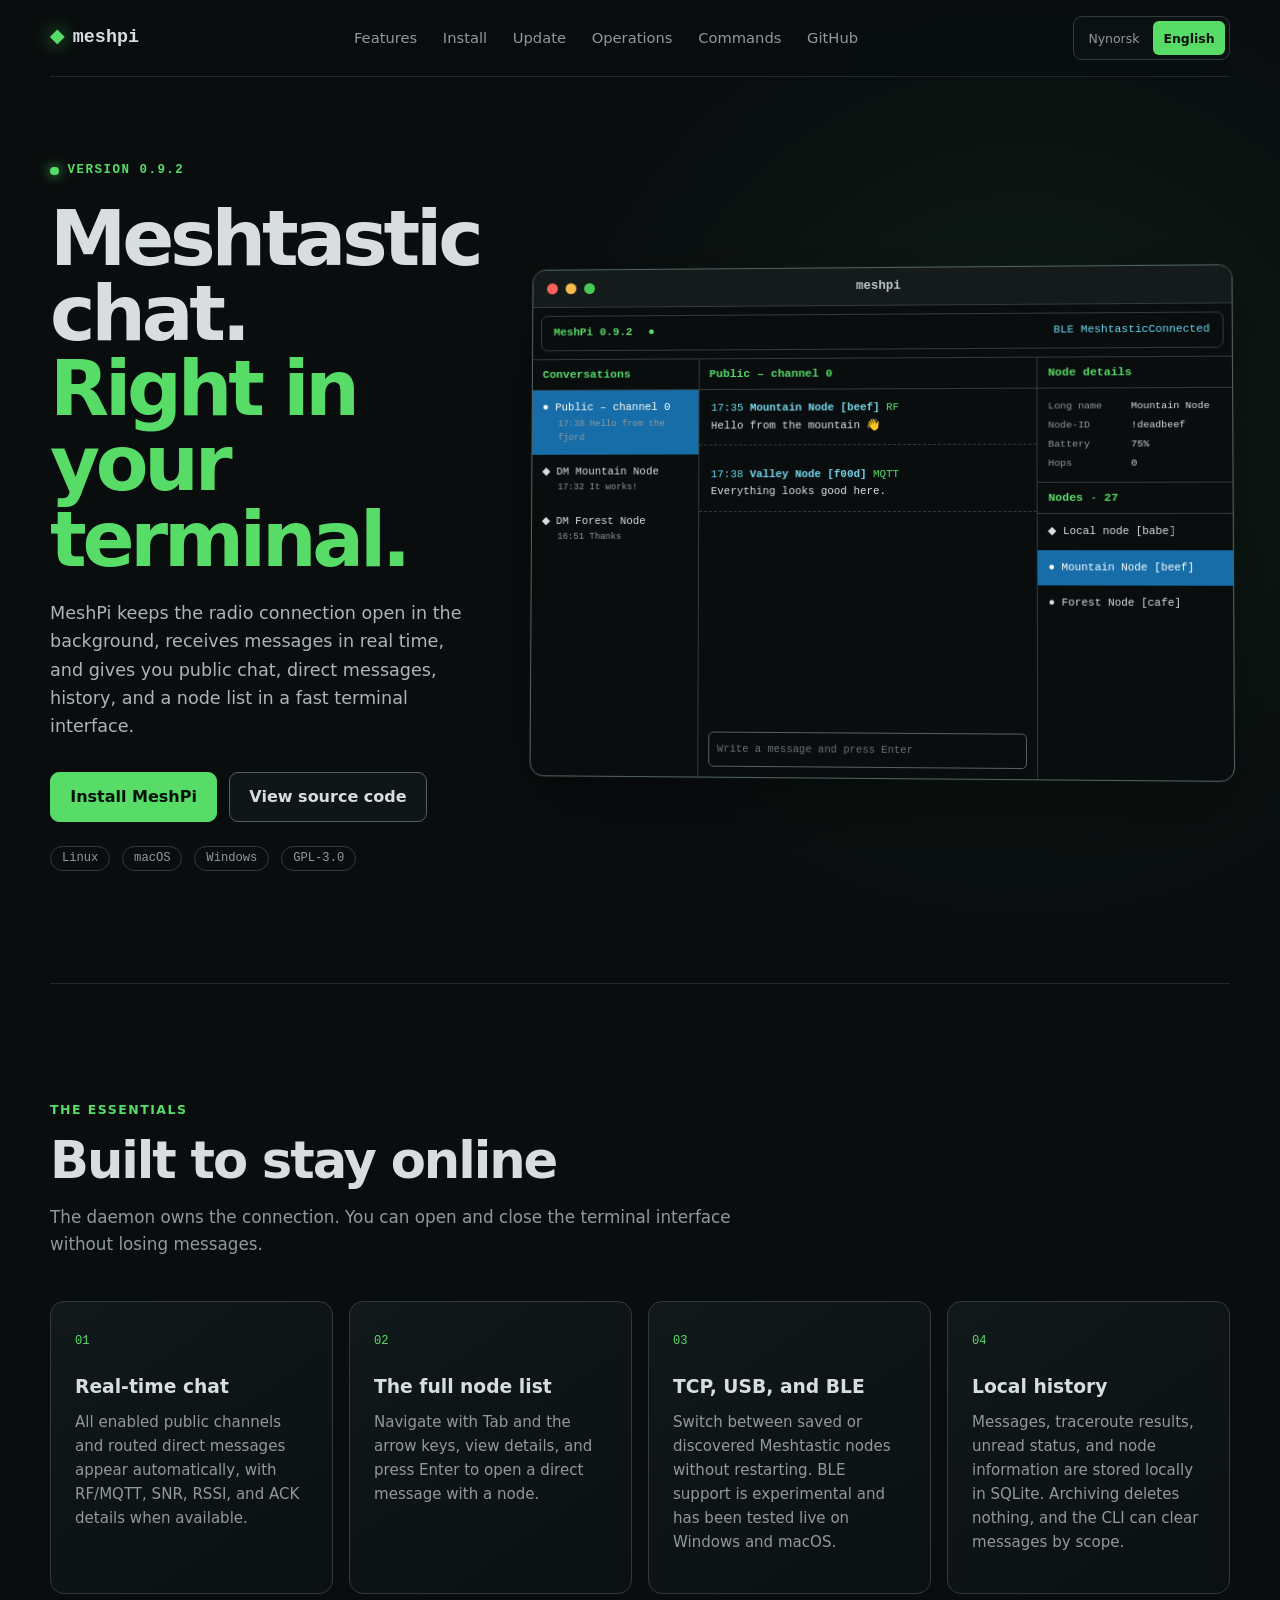
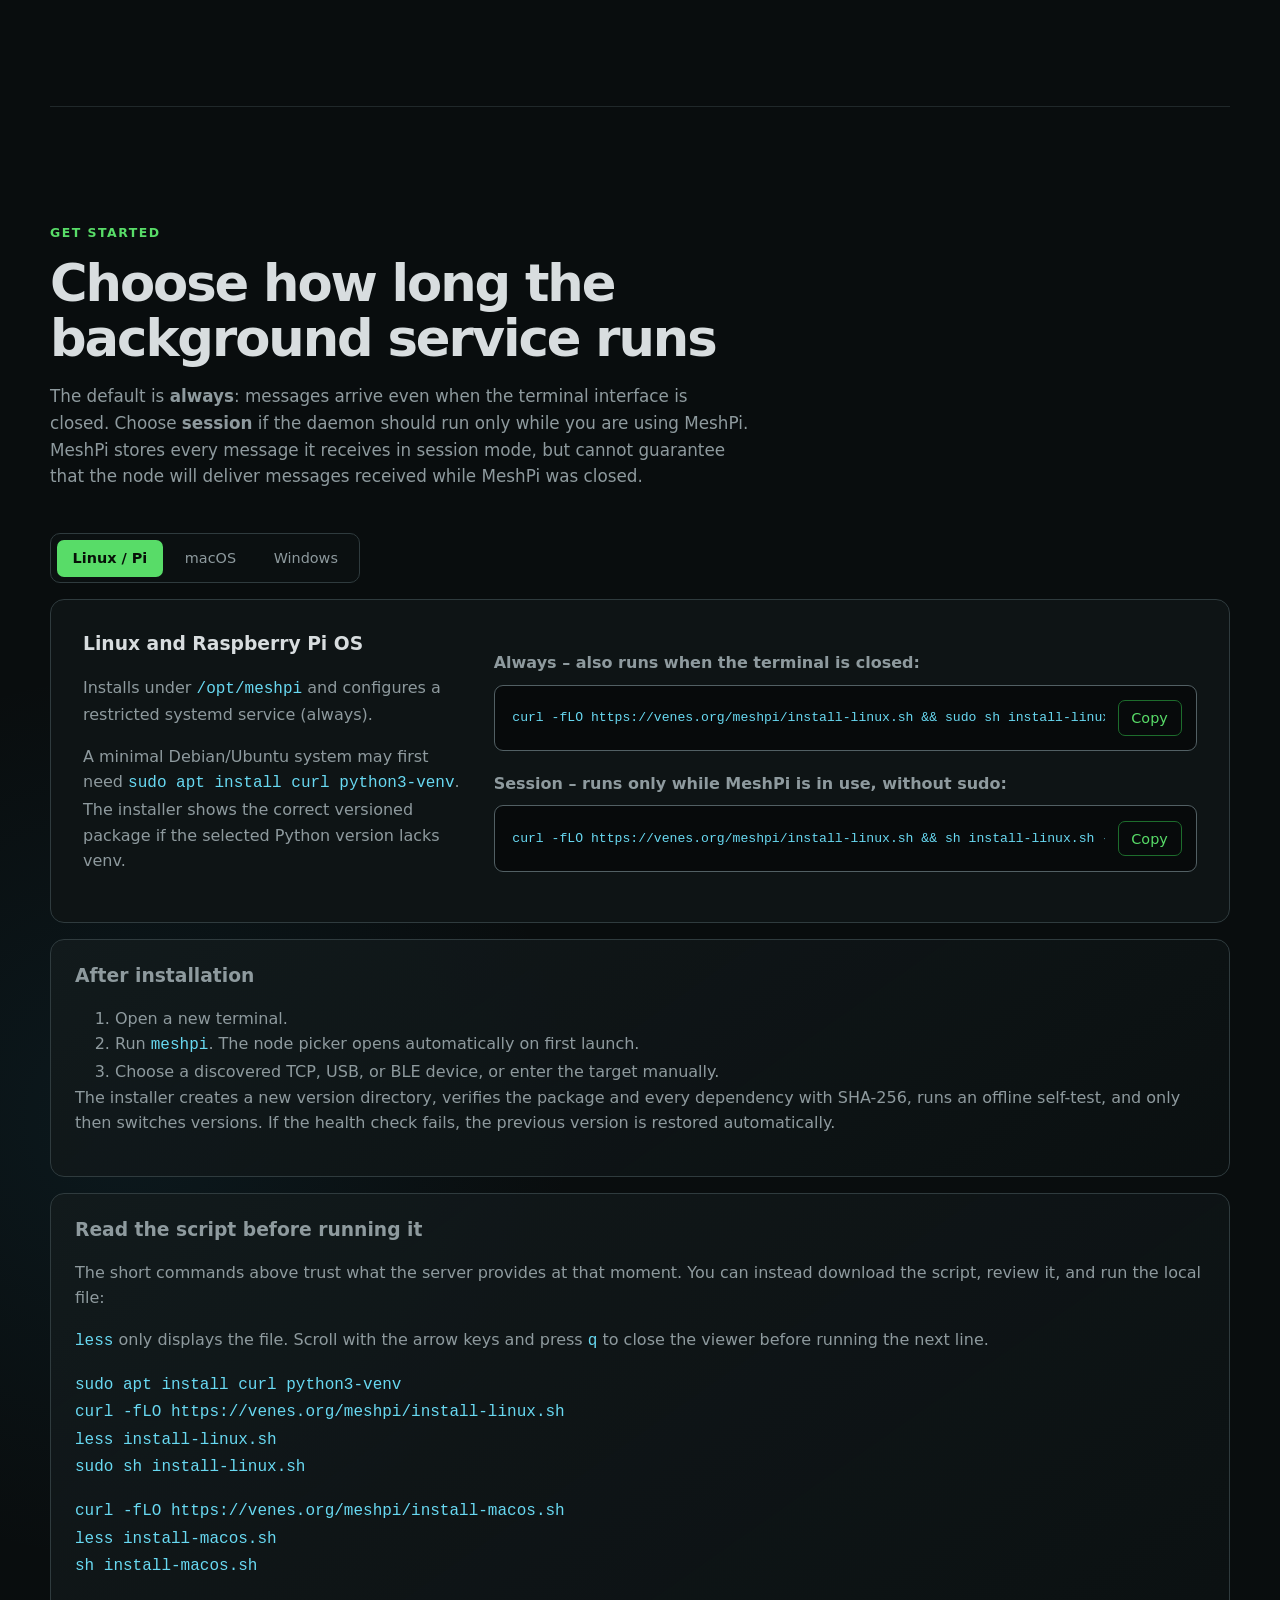
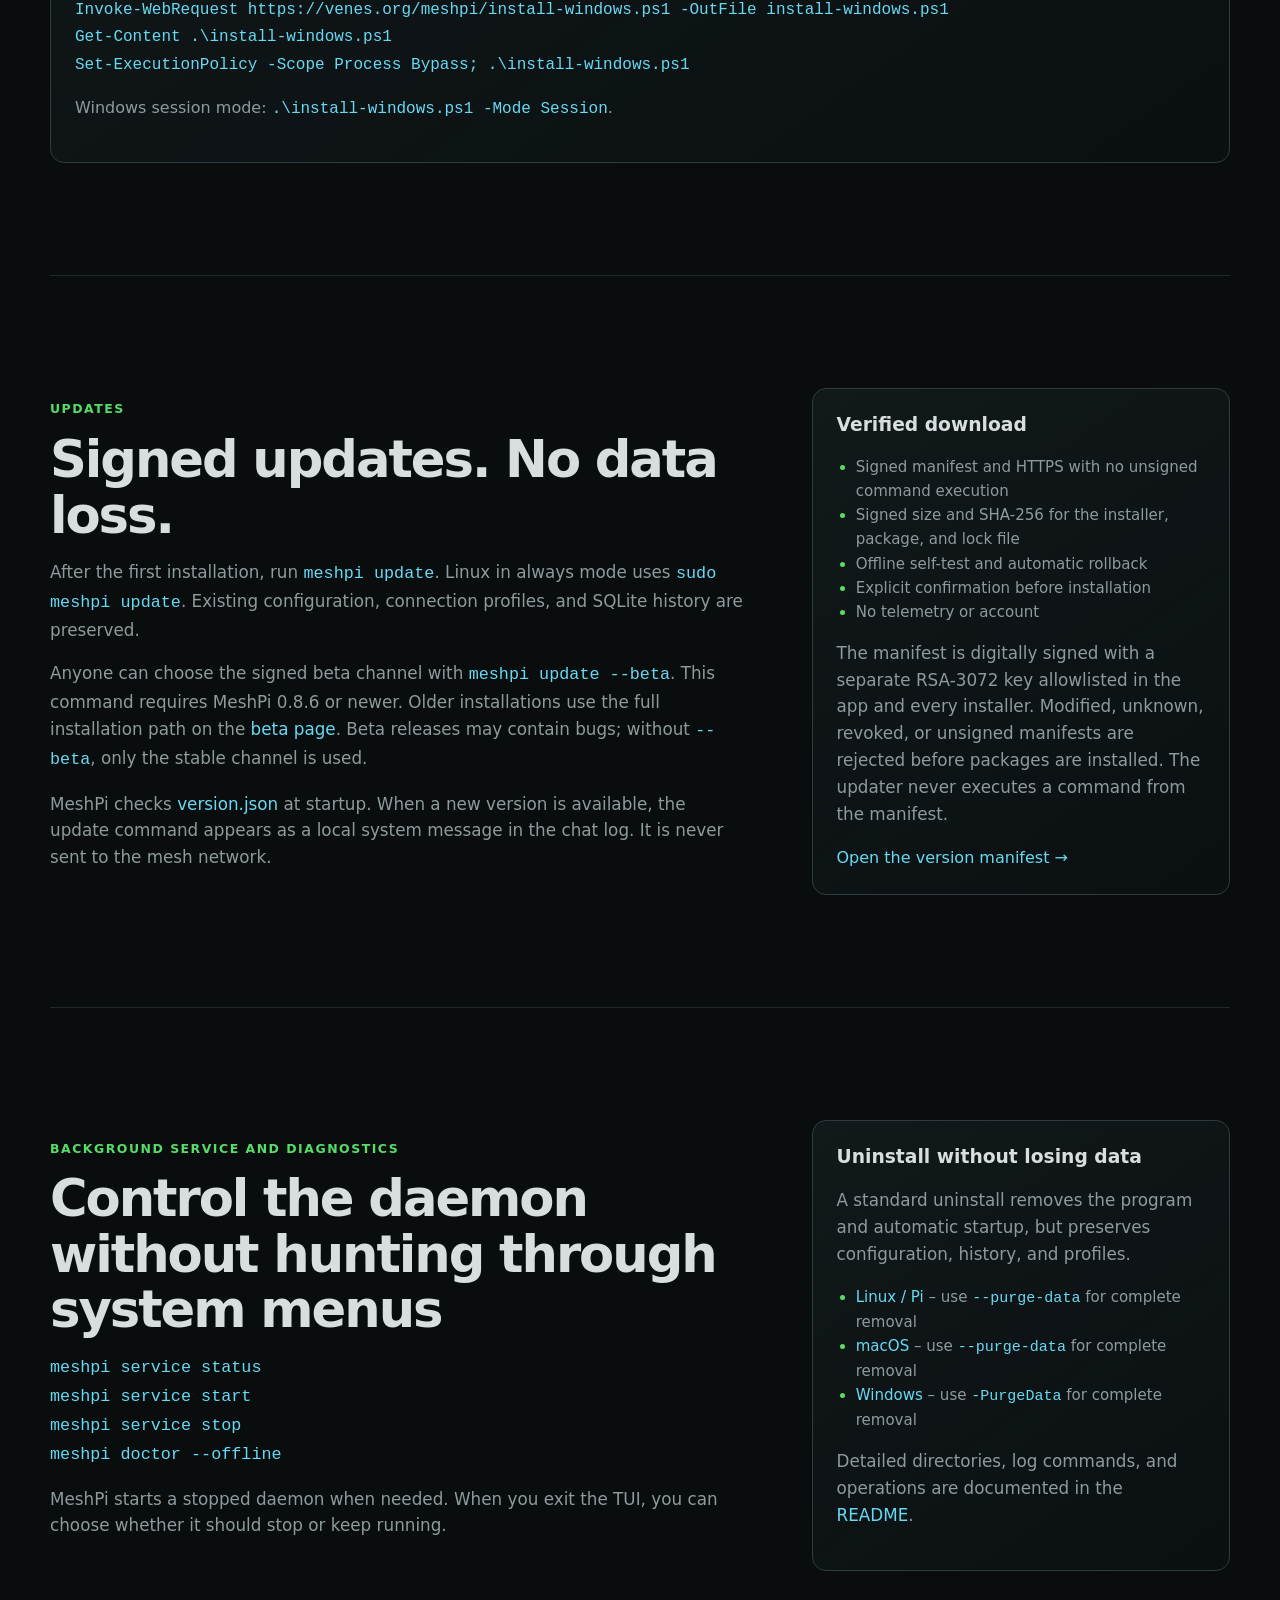
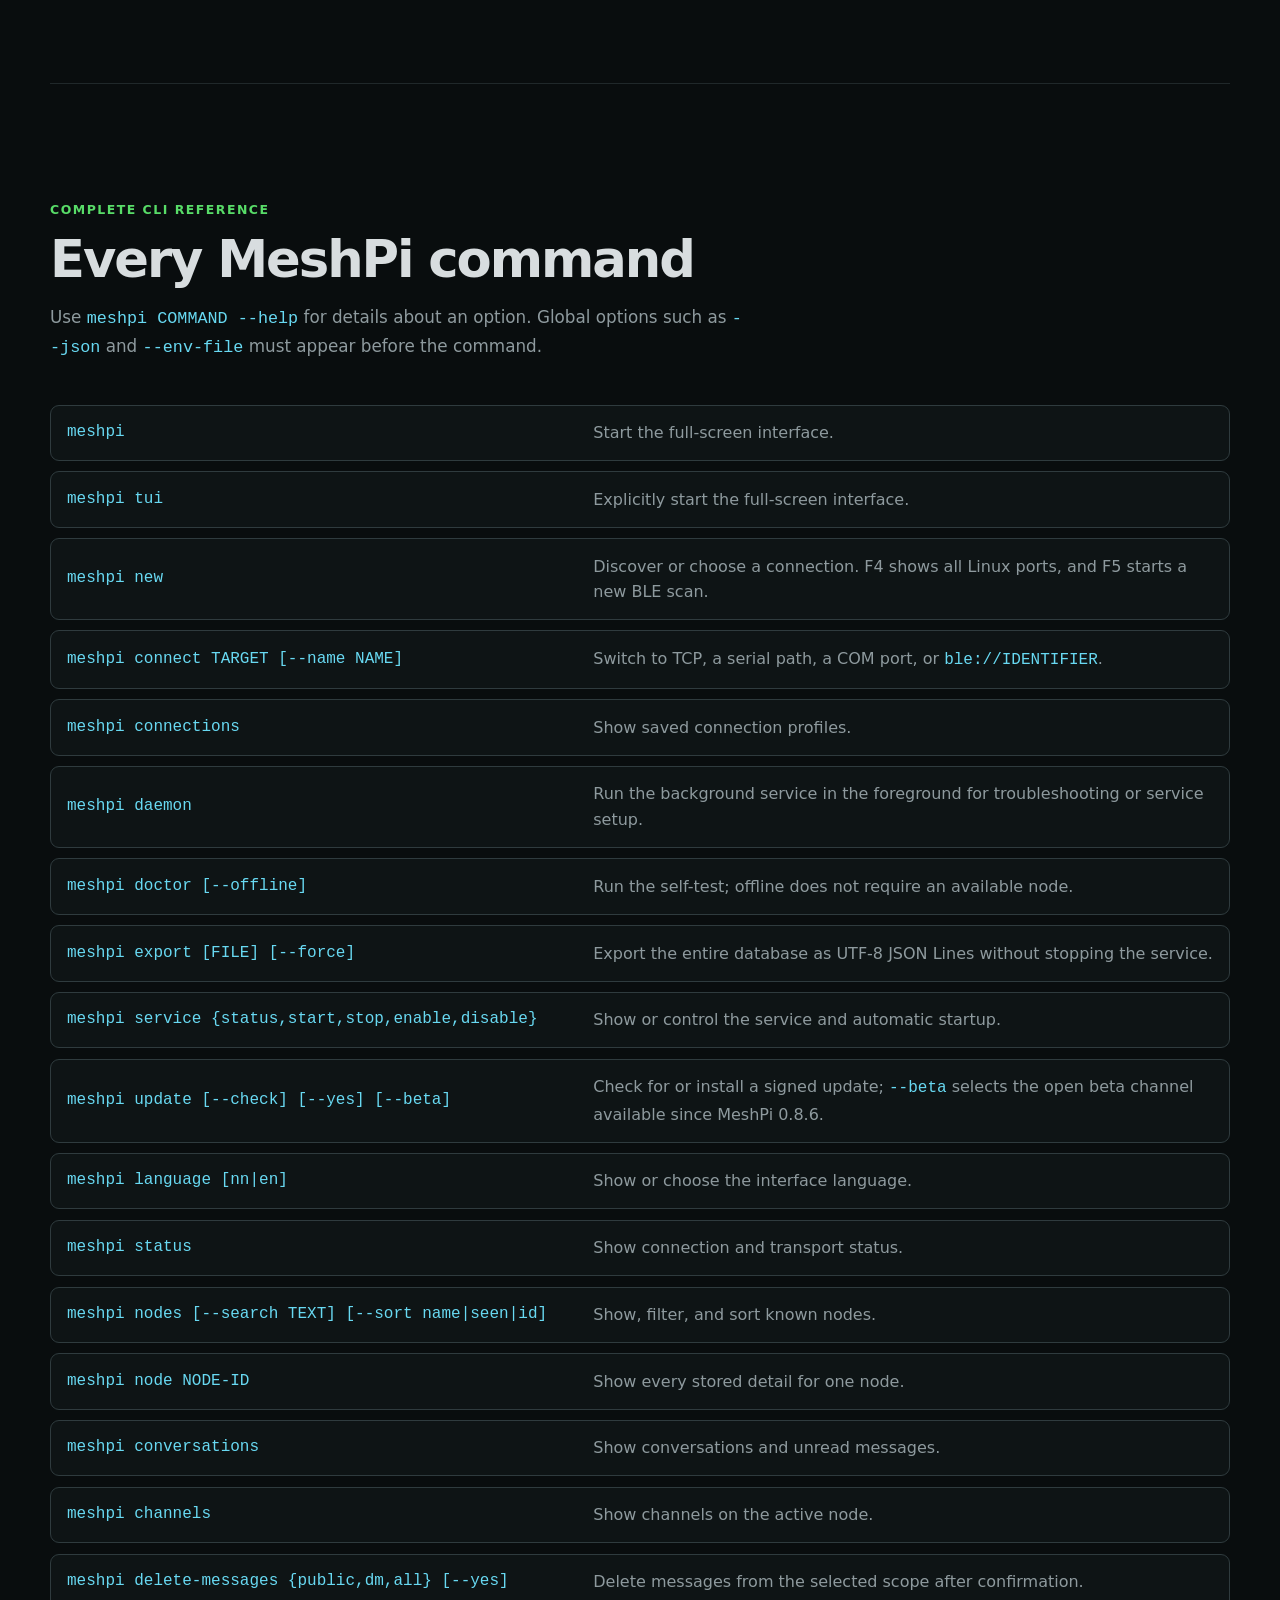
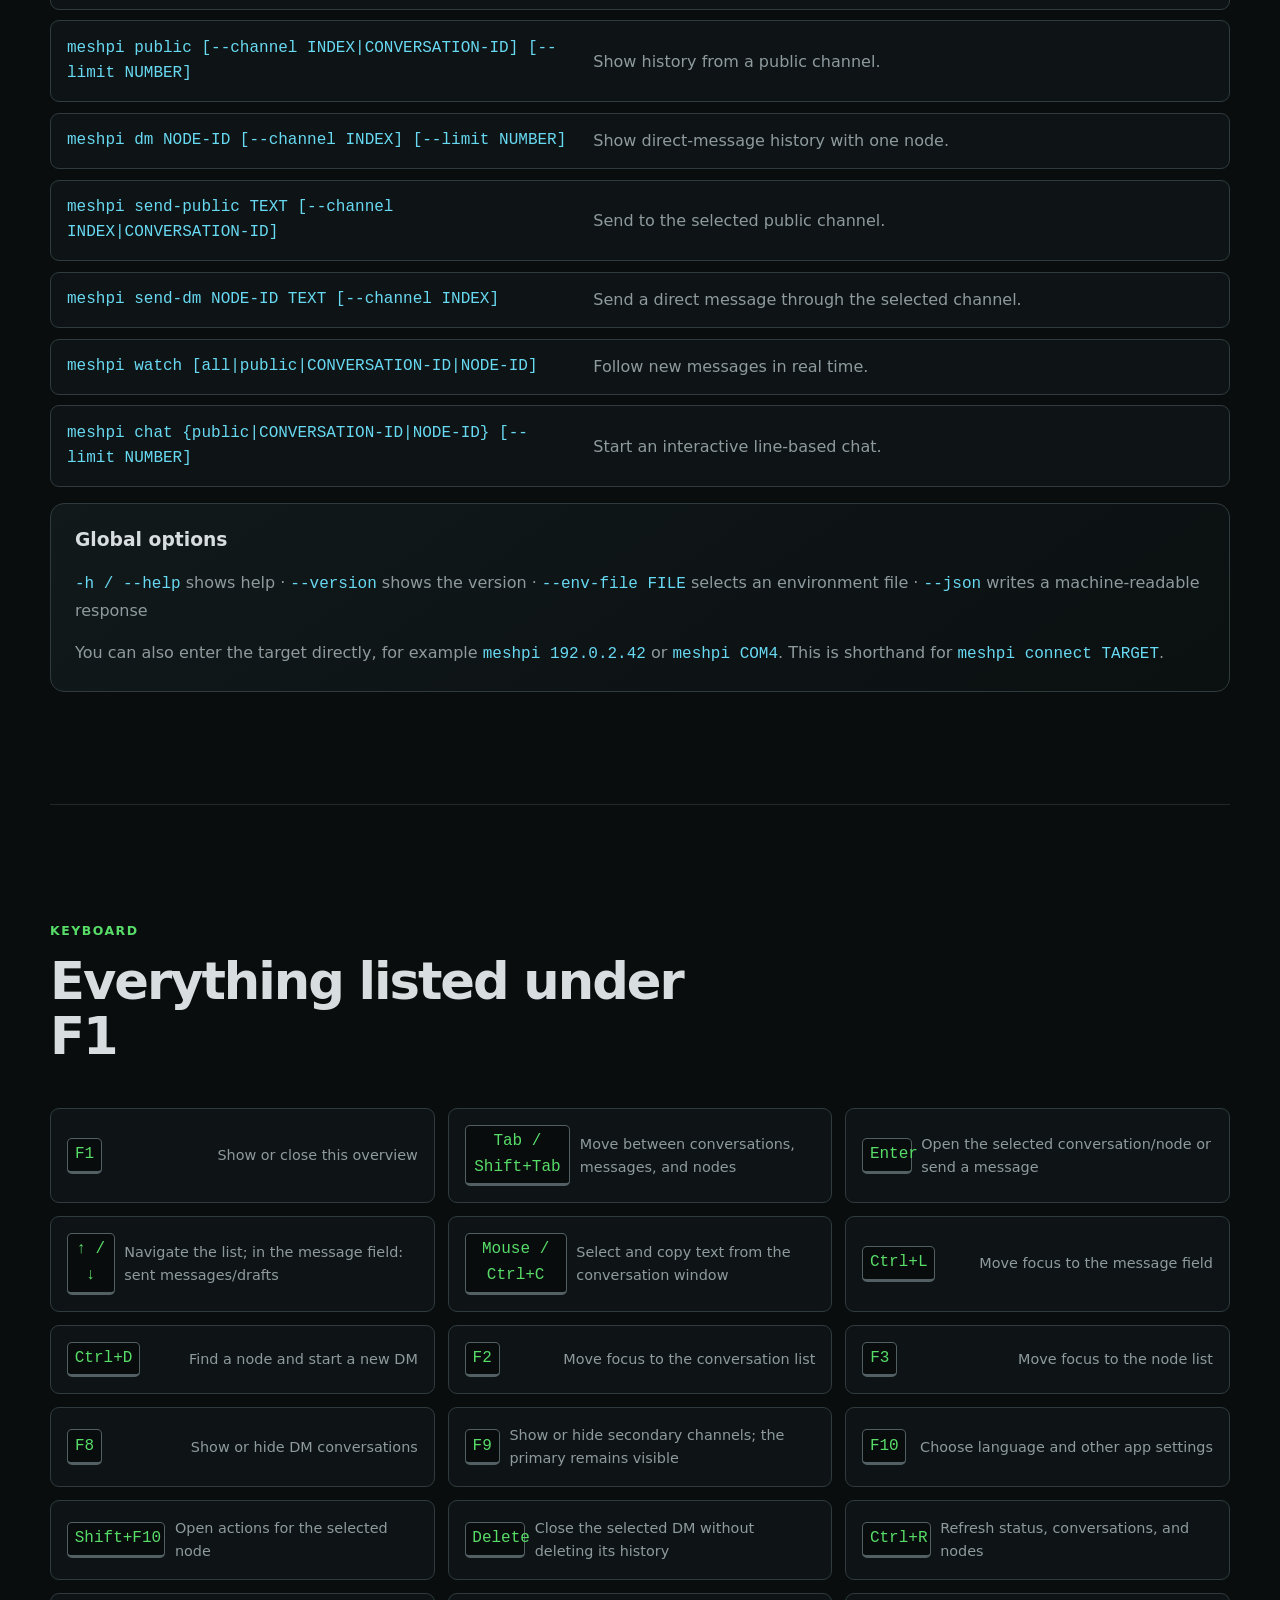
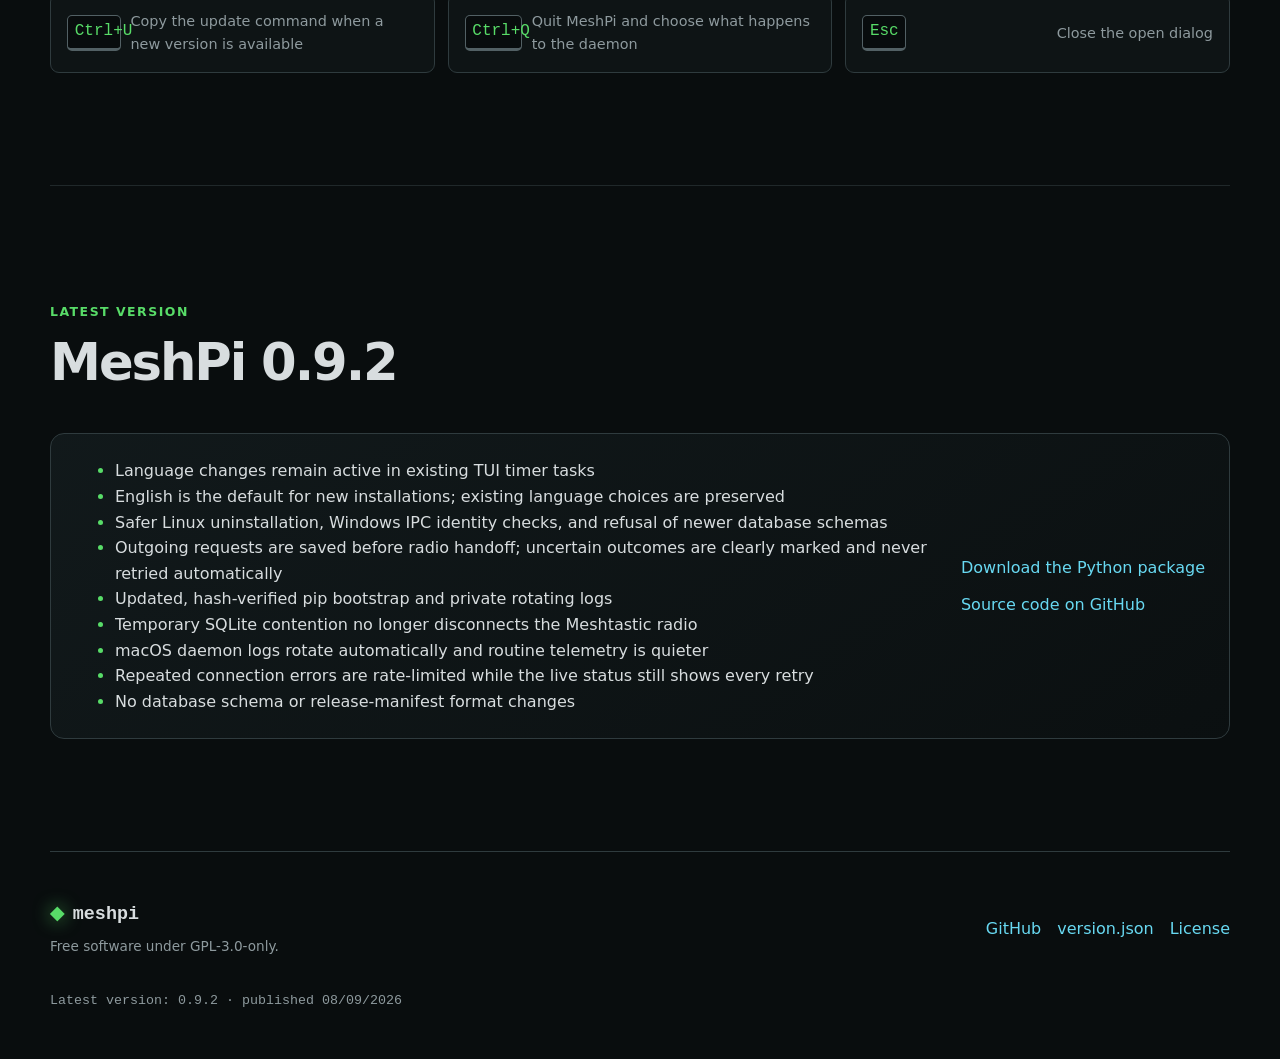
==== commit a199e0a8: "Release 0.9.2: harden IPC, data safety and verified installers" ====
--- a/website/index.html
+++ b/website/index.html
@@ -7,7 +7,7 @@
   <meta name="theme-color" content="#090d0e">
   <title>MeshPi – Meshtastic i terminalen</title>
   <link rel="stylesheet" href="styles.css">
-  <script src="script.js?v=0.9.0" defer></script>
+  <script src="script.js?v=0.9.2" defer></script>
 </head>
 <body>
   <a class="skip-link" href="#installasjon" data-en="Skip to installation">Gå til installasjon</a>
@@ -34,7 +34,7 @@
   <main>
     <section class="hero">
       <div class="hero-copy">
-        <div class="eyebrow"><span class="status-dot"></span> <span data-en="Version 0.9.0">Versjon 0.9.0</span></div>
+        <div class="eyebrow"><span class="status-dot"></span> <span data-en="Version 0.9.2">Versjon 0.9.2</span></div>
         <h1><span class="heading-line" data-en="Meshtastic chat.">Meshtastic-chat.</span><br><span data-en="Right in your terminal.">Rett i terminalen.</span></h1>
         <p class="lead" data-en="MeshPi keeps the radio connection open in the background, receives messages in real time, and gives you public chat, direct messages, history, and a node list in a fast terminal interface.">
           MeshPi held radiosambandet ope i bakgrunnen, tek imot meldingar i
@@ -59,7 +59,7 @@
           <strong>meshpi</strong>
         </div>
         <div class="terminal-status">
-          <b>MeshPi 0.9.0</b><i>●</i> <span data-en="Connected">Tilkopla</span>
+          <b>MeshPi 0.9.2</b><i>●</i> <span data-en="Connected">Tilkopla</span>
           <span>BLE Meshtastic</span>
         </div>
         <div class="terminal-grid">
@@ -393,21 +393,25 @@
       </div>
     </section>
 
-    <section id="release-0.9.0" class="section release-section">
+    <section id="release-0.9.2" class="section release-section">
       <div class="section-heading">
         <span data-en="Latest version">Siste versjon</span>
-        <h2>MeshPi 0.9.0</h2>
+        <h2>MeshPi 0.9.2</h2>
       </div>
       <div class="release-card">
         <ul>
-          <li data-en="Complete Nynorsk and English interfaces for the TUI, connection picker, CLI, errors, installers, and website">Komplett nynorsk og engelsk grensesnitt for TUI, tilkoplingsveljar, CLI, feil, installatørar og nettside</li>
-          <li data-en="Switch language immediately from F10 without restarting the daemon or losing your current work">Byt språk straks frå F10 utan daemonomstart eller tap av det du arbeider med</li>
-          <li data-en="Use meshpi language nn or meshpi language en to choose language from the command line">Bruk meshpi language nn eller meshpi language en for å velje språk frå kommandolinja</li>
-          <li data-en="The language choice is stored per user; existing users without a choice keep Nynorsk">Språkvalet blir lagra per brukar; eksisterande brukarar utan val held fram med nynorsk</li>
+          <li data-en="Language changes remain active in existing TUI timer tasks">Språkbyte held seg aktivt i eksisterande timeroppgåver i TUI-en</li>
+          <li data-en="English is the default for new installations; existing language choices are preserved">Engelsk er standard for nye installasjonar; eksisterande språkval blir bevarte</li>
+          <li data-en="Safer Linux uninstallation, Windows IPC identity checks, and refusal of newer database schemas">Tryggare Linux-avinstallering, identitetskontroll av Windows-IPC og avvising av nyare databaseskjema</li>
+          <li data-en="Outgoing requests are saved before radio handoff; uncertain outcomes are clearly marked and never retried automatically">Sendeførespurnader blir lagra før radiooverlevering; uvist utfall blir tydeleg merkt og aldri prøvd automatisk om att</li>
+          <li data-en="Updated, hash-verified pip bootstrap and private rotating logs">Oppdatert, hashverifisert pip-bootstrap og private roterande loggar</li>
+          <li data-en="Temporary SQLite contention no longer disconnects the Meshtastic radio">Mellombels SQLite-lås koplar ikkje lenger frå Meshtastic-radioen</li>
+          <li data-en="macOS daemon logs rotate automatically and routine telemetry is quieter">Daemonloggar på macOS roterer automatisk, og rutinemessig telemetrilogging er dempa</li>
+          <li data-en="Repeated connection errors are rate-limited while the live status still shows every retry">Gjentekne tilkoplingsfeil er rate-avgrensa, medan live-status framleis viser kvart forsøk</li>
           <li data-en="No database schema or release-manifest format changes">Ingen endring i databaseskjema eller release-manifestformat</li>
         </ul>
         <div class="release-links">
-          <a href="downloads/meshpi-0.9.0-py3-none-any.whl" data-en="Download the Python package">Last ned Python-pakken</a>
+          <a href="downloads/meshpi-0.9.2-py3-none-any.whl" data-en="Download the Python package">Last ned Python-pakken</a>
           <a href="https://github.com/rvenes/meshpi" data-en="Source code on GitHub">Kjeldekode på GitHub</a>
         </div>
       </div>
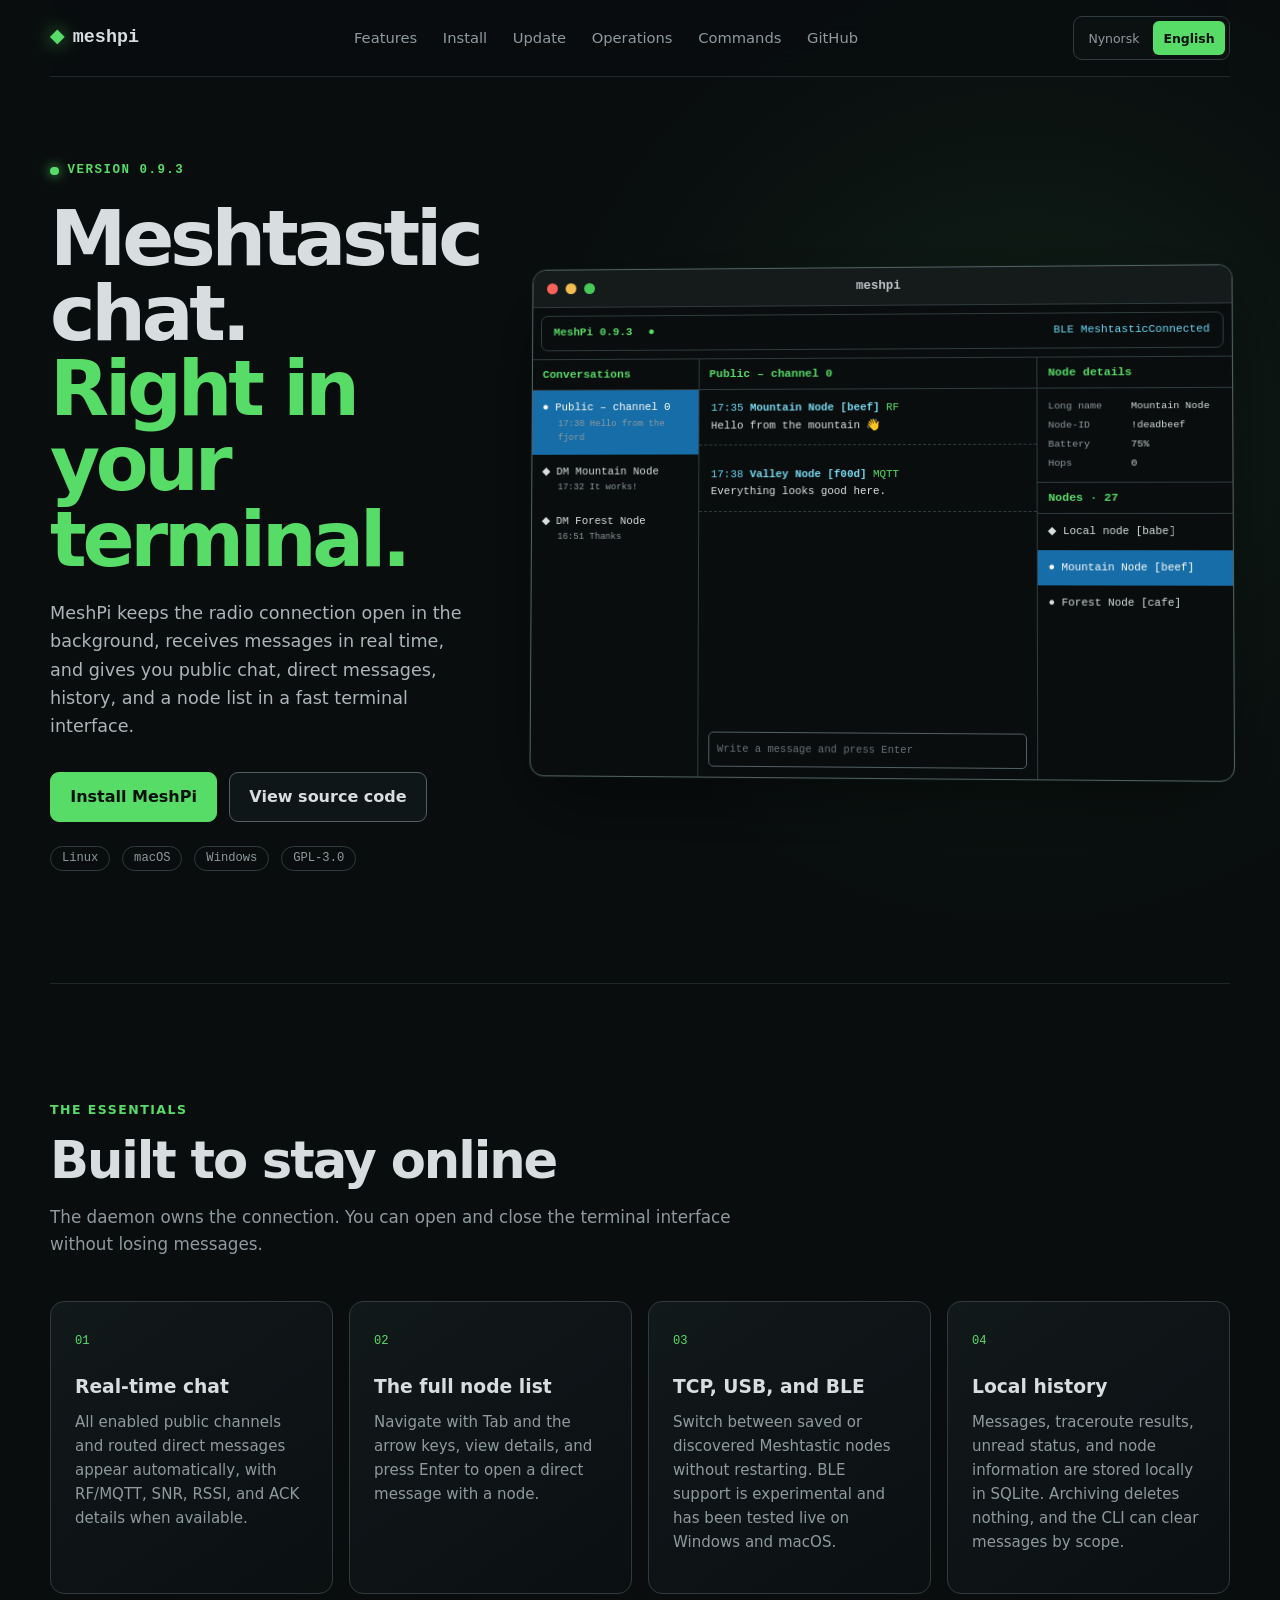
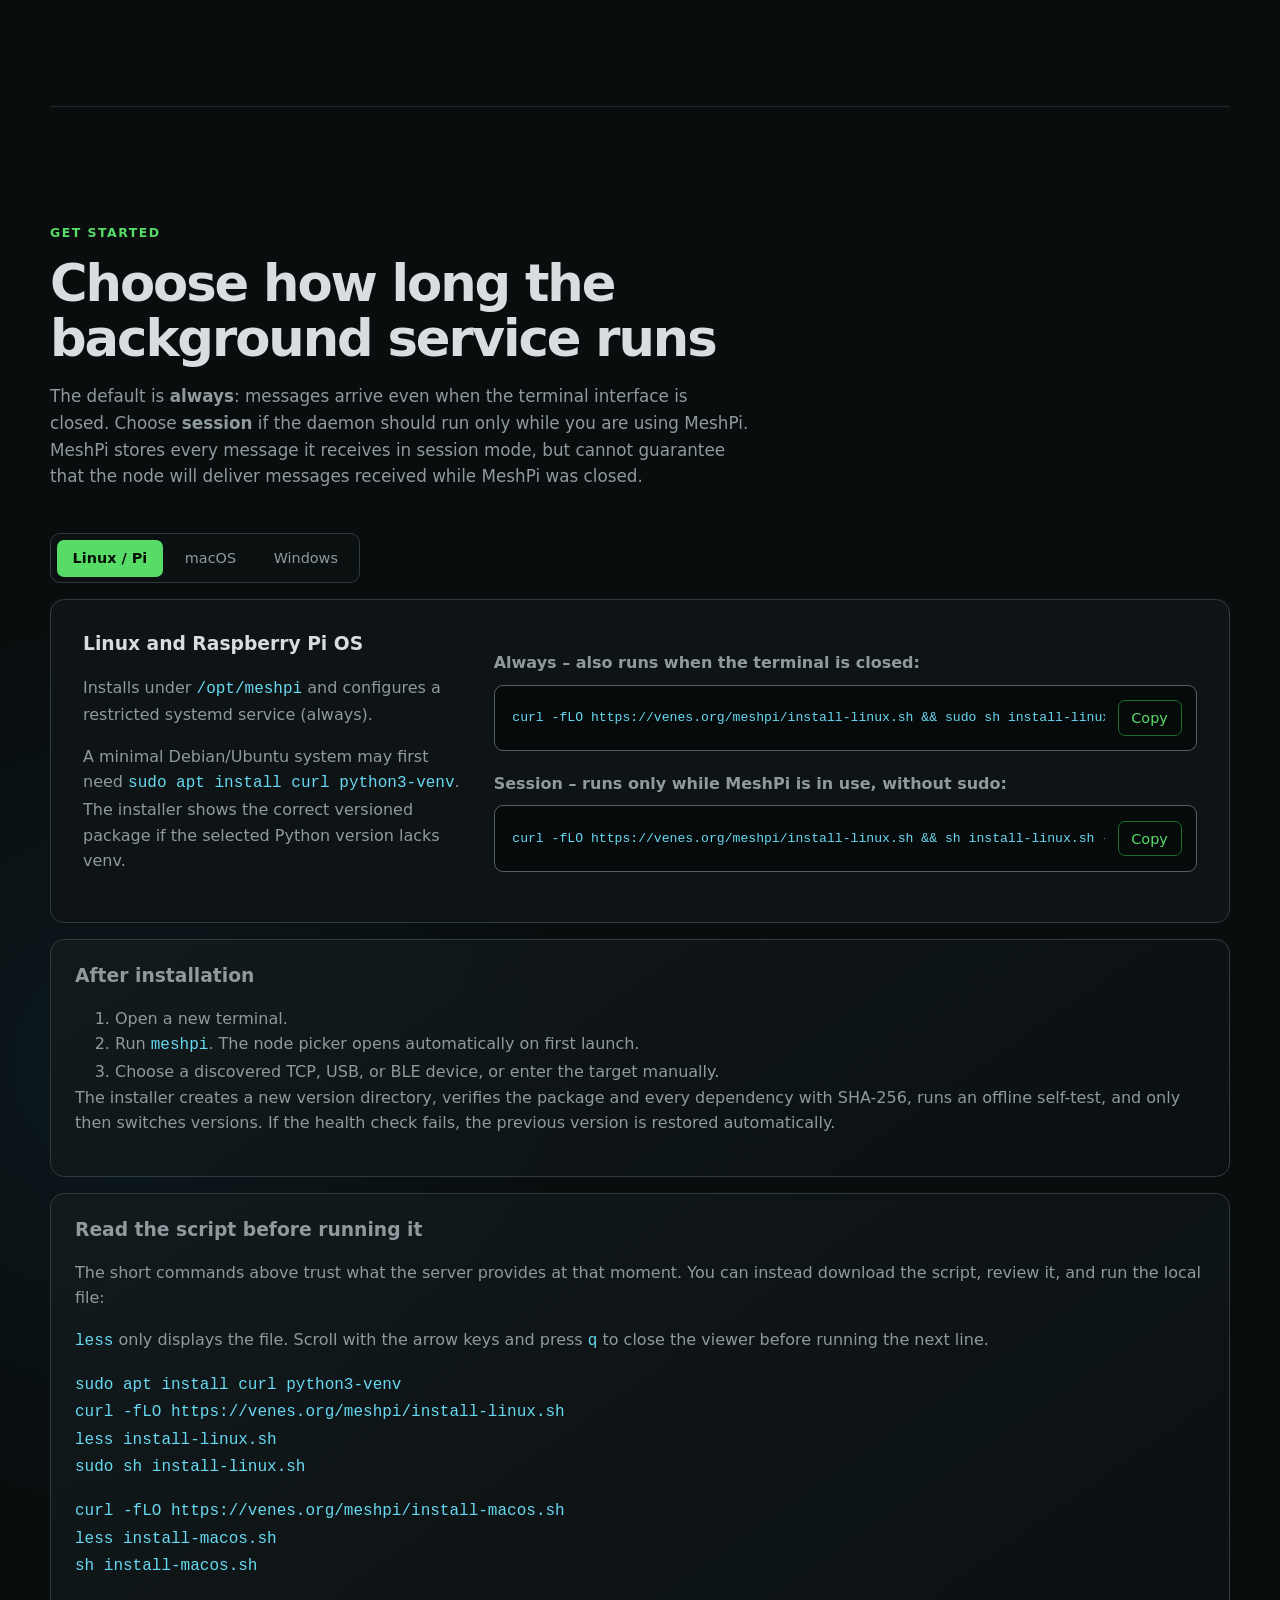
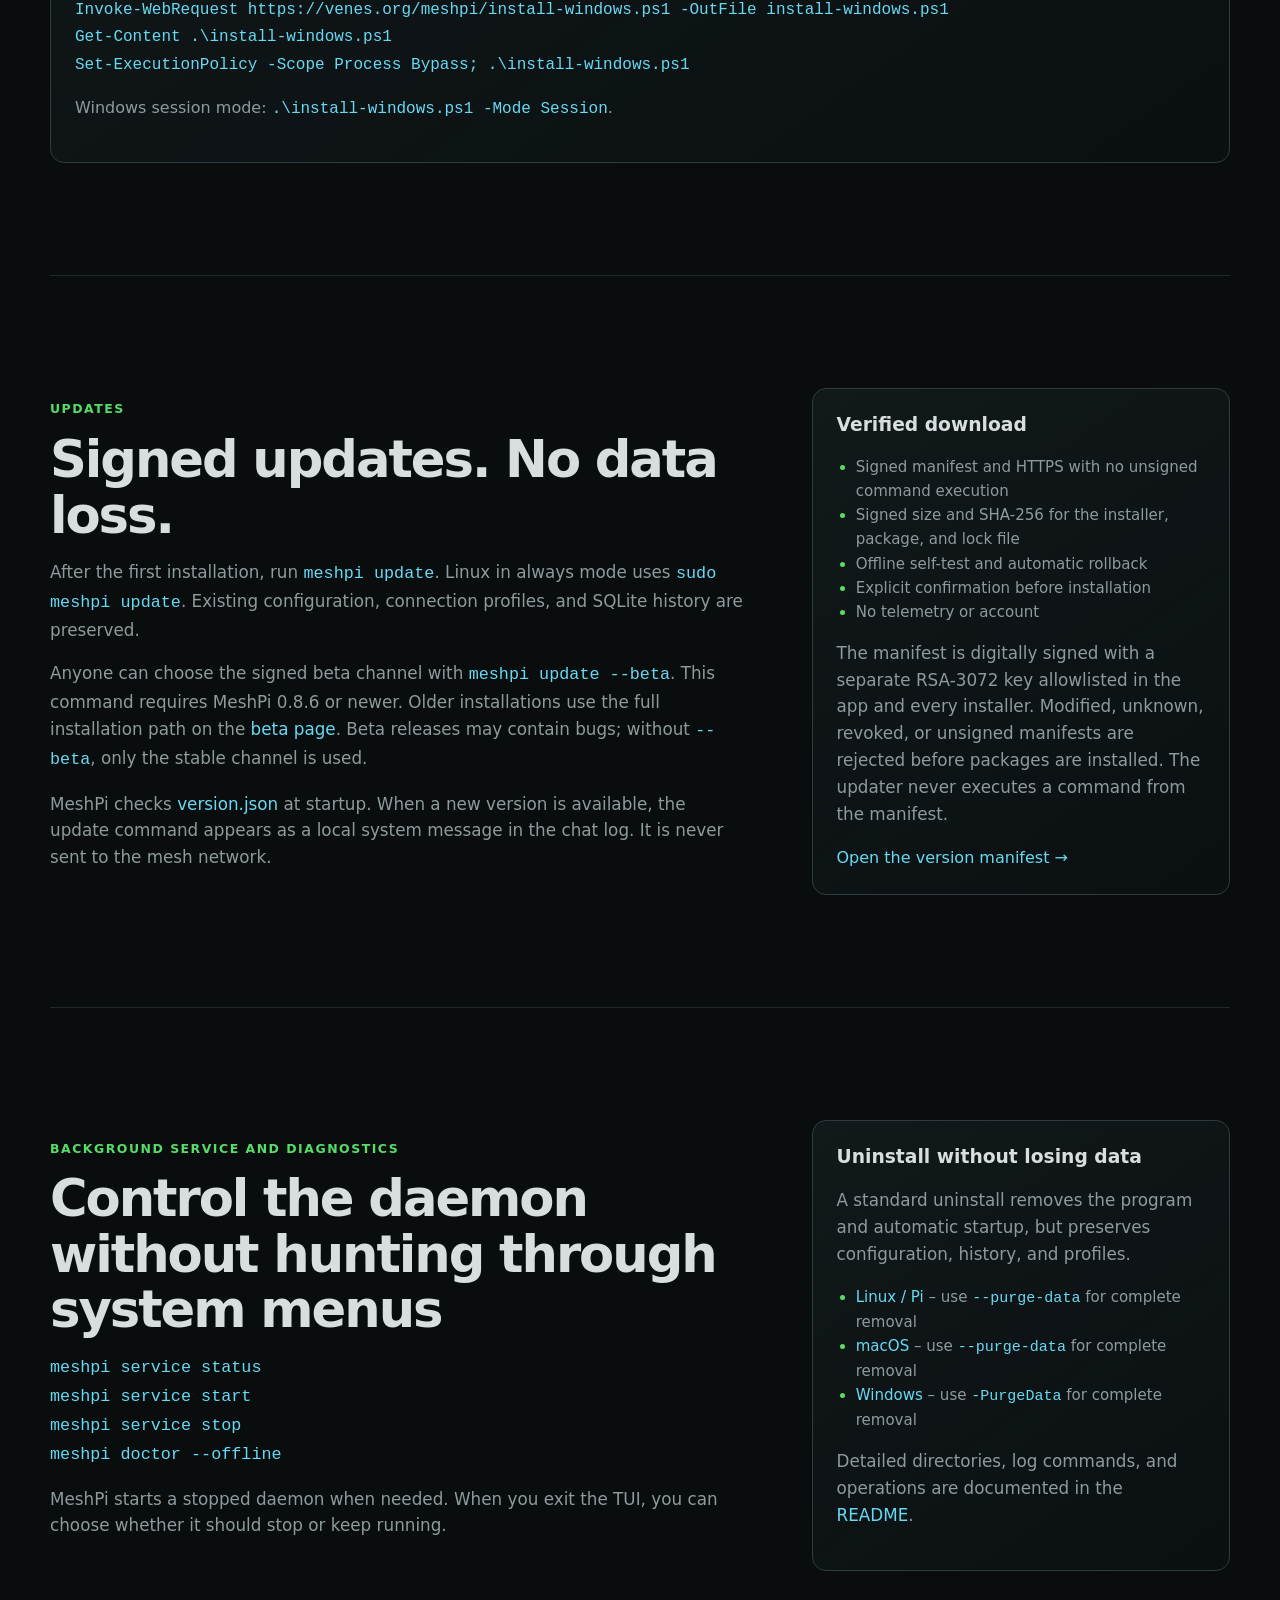
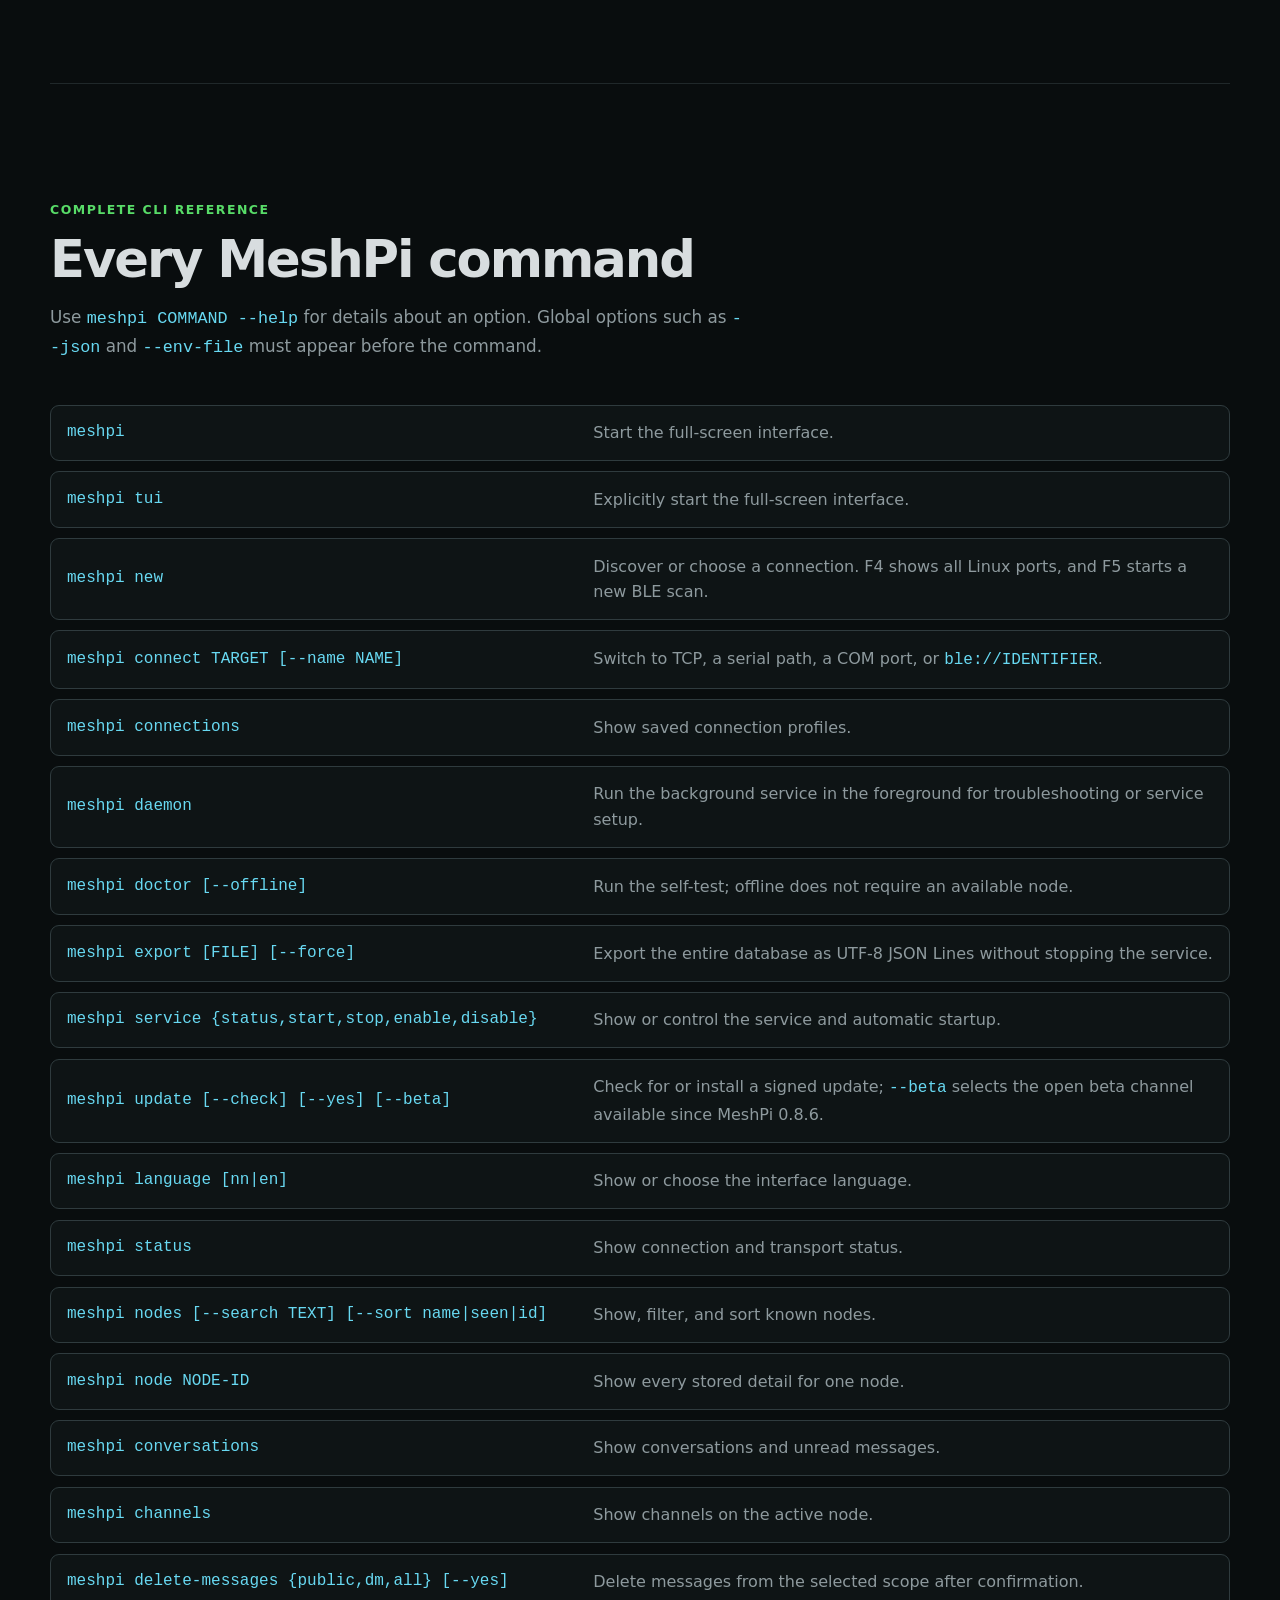
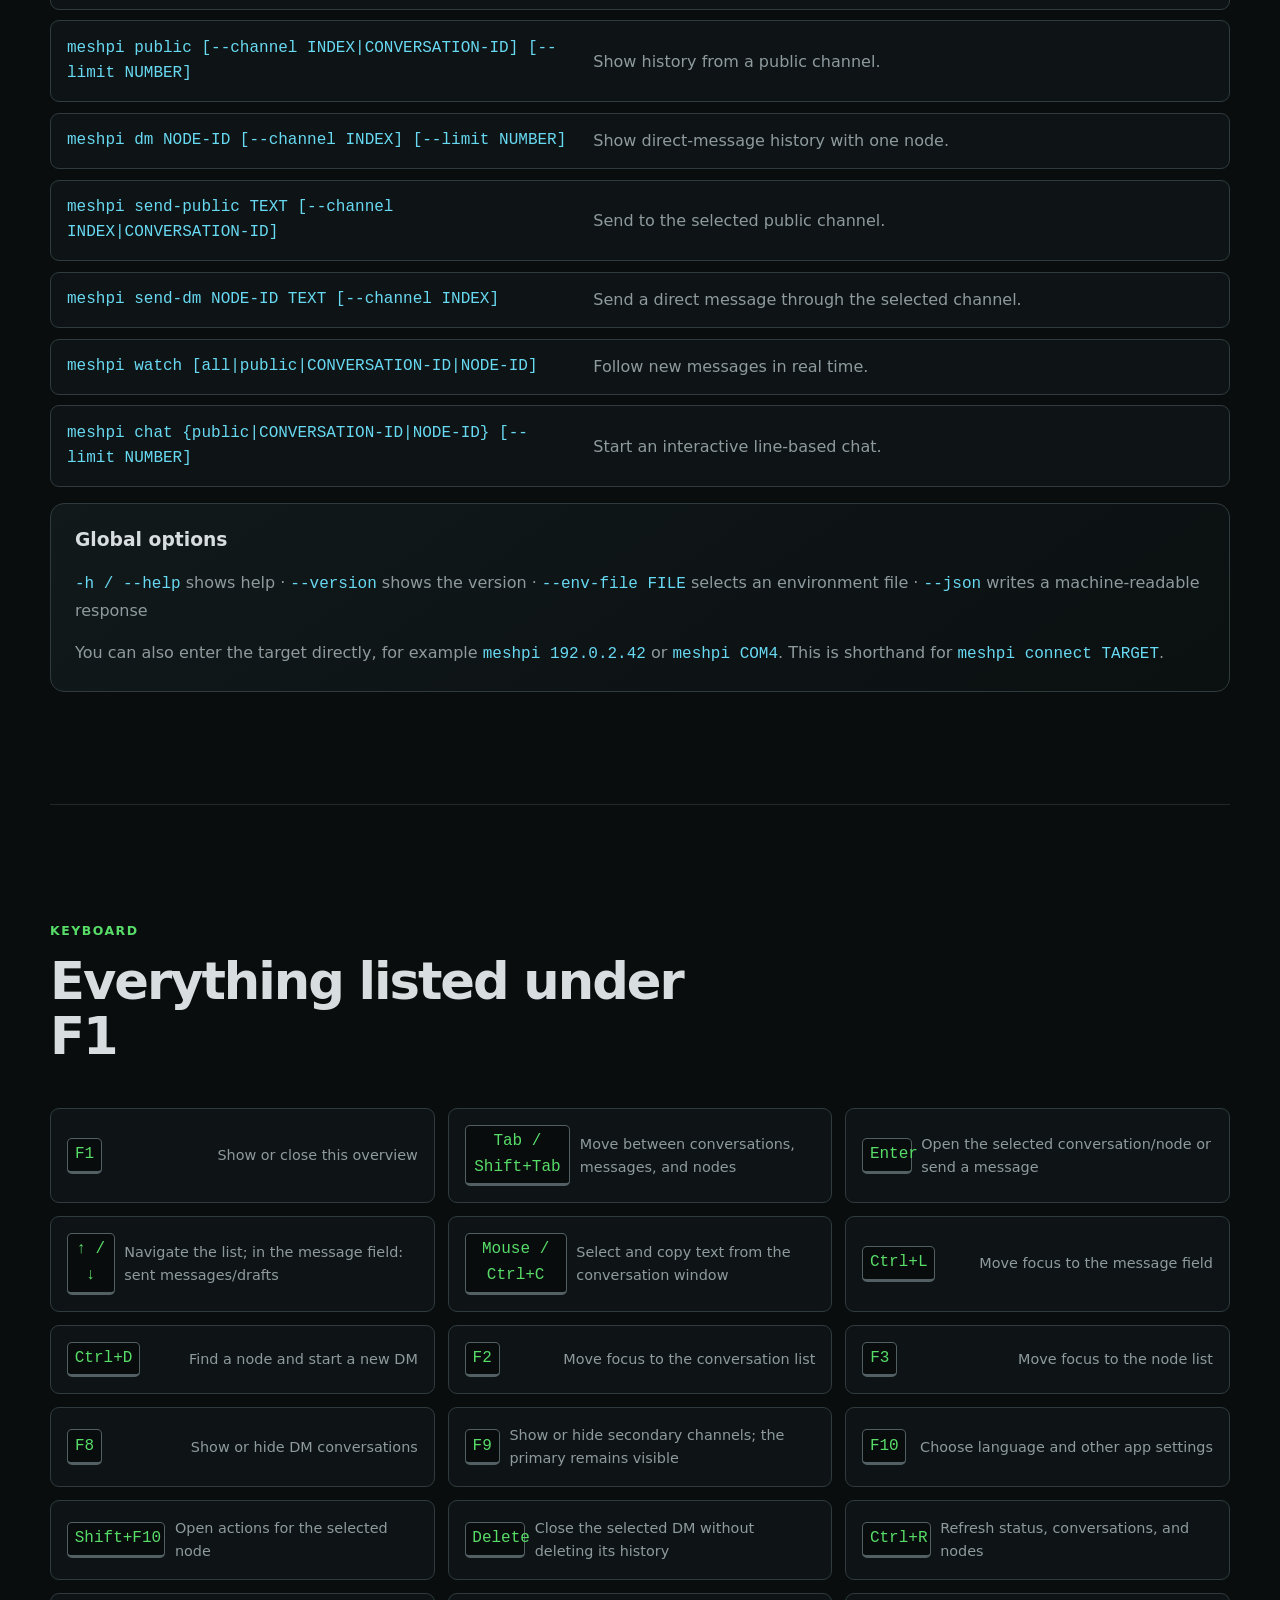
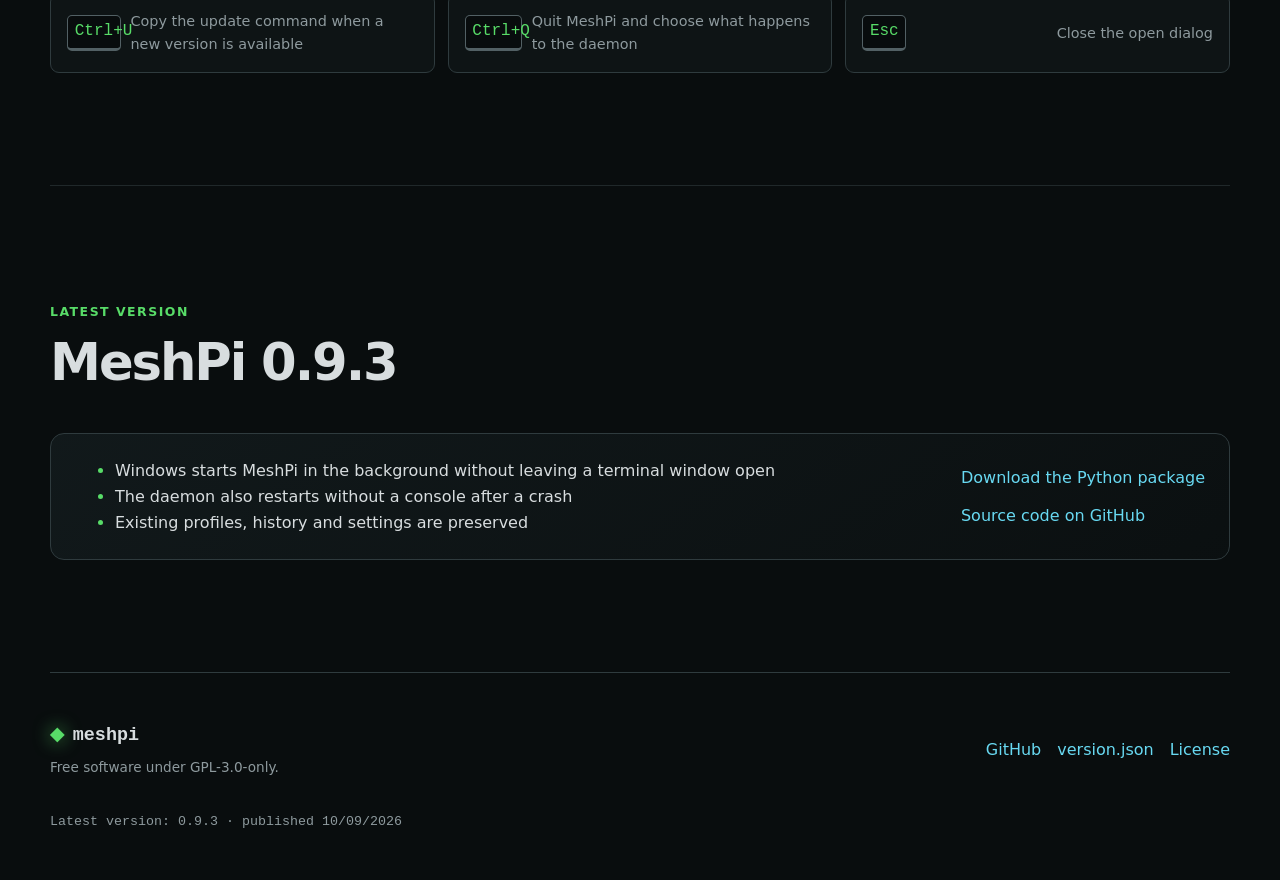
==== commit 476cd7e5: "Fix windowless Windows daemon startup and release 0.9.3" ====
--- a/website/index.html
+++ b/website/index.html
@@ -7,7 +7,7 @@
   <meta name="theme-color" content="#090d0e">
   <title>MeshPi – Meshtastic i terminalen</title>
   <link rel="stylesheet" href="styles.css">
-  <script src="script.js?v=0.9.2" defer></script>
+  <script src="script.js?v=0.9.3" defer></script>
 </head>
 <body>
   <a class="skip-link" href="#installasjon" data-en="Skip to installation">Gå til installasjon</a>
@@ -34,7 +34,7 @@
   <main>
     <section class="hero">
       <div class="hero-copy">
-        <div class="eyebrow"><span class="status-dot"></span> <span data-en="Version 0.9.2">Versjon 0.9.2</span></div>
+        <div class="eyebrow"><span class="status-dot"></span> <span data-en="Version 0.9.3">Versjon 0.9.3</span></div>
         <h1><span class="heading-line" data-en="Meshtastic chat.">Meshtastic-chat.</span><br><span data-en="Right in your terminal.">Rett i terminalen.</span></h1>
         <p class="lead" data-en="MeshPi keeps the radio connection open in the background, receives messages in real time, and gives you public chat, direct messages, history, and a node list in a fast terminal interface.">
           MeshPi held radiosambandet ope i bakgrunnen, tek imot meldingar i
@@ -59,7 +59,7 @@
           <strong>meshpi</strong>
         </div>
         <div class="terminal-status">
-          <b>MeshPi 0.9.2</b><i>●</i> <span data-en="Connected">Tilkopla</span>
+          <b>MeshPi 0.9.3</b><i>●</i> <span data-en="Connected">Tilkopla</span>
           <span>BLE Meshtastic</span>
         </div>
         <div class="terminal-grid">
@@ -393,25 +393,19 @@
       </div>
     </section>
 
-    <section id="release-0.9.2" class="section release-section">
+    <section id="release-0.9.3" class="section release-section">
       <div class="section-heading">
         <span data-en="Latest version">Siste versjon</span>
-        <h2>MeshPi 0.9.2</h2>
+        <h2>MeshPi 0.9.3</h2>
       </div>
       <div class="release-card">
         <ul>
-          <li data-en="Language changes remain active in existing TUI timer tasks">Språkbyte held seg aktivt i eksisterande timeroppgåver i TUI-en</li>
-          <li data-en="English is the default for new installations; existing language choices are preserved">Engelsk er standard for nye installasjonar; eksisterande språkval blir bevarte</li>
-          <li data-en="Safer Linux uninstallation, Windows IPC identity checks, and refusal of newer database schemas">Tryggare Linux-avinstallering, identitetskontroll av Windows-IPC og avvising av nyare databaseskjema</li>
-          <li data-en="Outgoing requests are saved before radio handoff; uncertain outcomes are clearly marked and never retried automatically">Sendeførespurnader blir lagra før radiooverlevering; uvist utfall blir tydeleg merkt og aldri prøvd automatisk om att</li>
-          <li data-en="Updated, hash-verified pip bootstrap and private rotating logs">Oppdatert, hashverifisert pip-bootstrap og private roterande loggar</li>
-          <li data-en="Temporary SQLite contention no longer disconnects the Meshtastic radio">Mellombels SQLite-lås koplar ikkje lenger frå Meshtastic-radioen</li>
-          <li data-en="macOS daemon logs rotate automatically and routine telemetry is quieter">Daemonloggar på macOS roterer automatisk, og rutinemessig telemetrilogging er dempa</li>
-          <li data-en="Repeated connection errors are rate-limited while the live status still shows every retry">Gjentekne tilkoplingsfeil er rate-avgrensa, medan live-status framleis viser kvart forsøk</li>
-          <li data-en="No database schema or release-manifest format changes">Ingen endring i databaseskjema eller release-manifestformat</li>
+          <li data-en="Windows starts MeshPi in the background without leaving a terminal window open">Windows startar MeshPi i bakgrunnen utan at eit terminalvindauge blir ståande ope</li>
+          <li data-en="The daemon also restarts without a console after a crash">Daemonen startar òg utan konsoll etter eit krasj</li>
+          <li data-en="Existing profiles, history and settings are preserved">Eksisterande profilar, historikk og innstillingar blir bevarte</li>
         </ul>
         <div class="release-links">
-          <a href="downloads/meshpi-0.9.2-py3-none-any.whl" data-en="Download the Python package">Last ned Python-pakken</a>
+          <a href="downloads/meshpi-0.9.3-py3-none-any.whl" data-en="Download the Python package">Last ned Python-pakken</a>
           <a href="https://github.com/rvenes/meshpi" data-en="Source code on GitHub">Kjeldekode på GitHub</a>
         </div>
       </div>
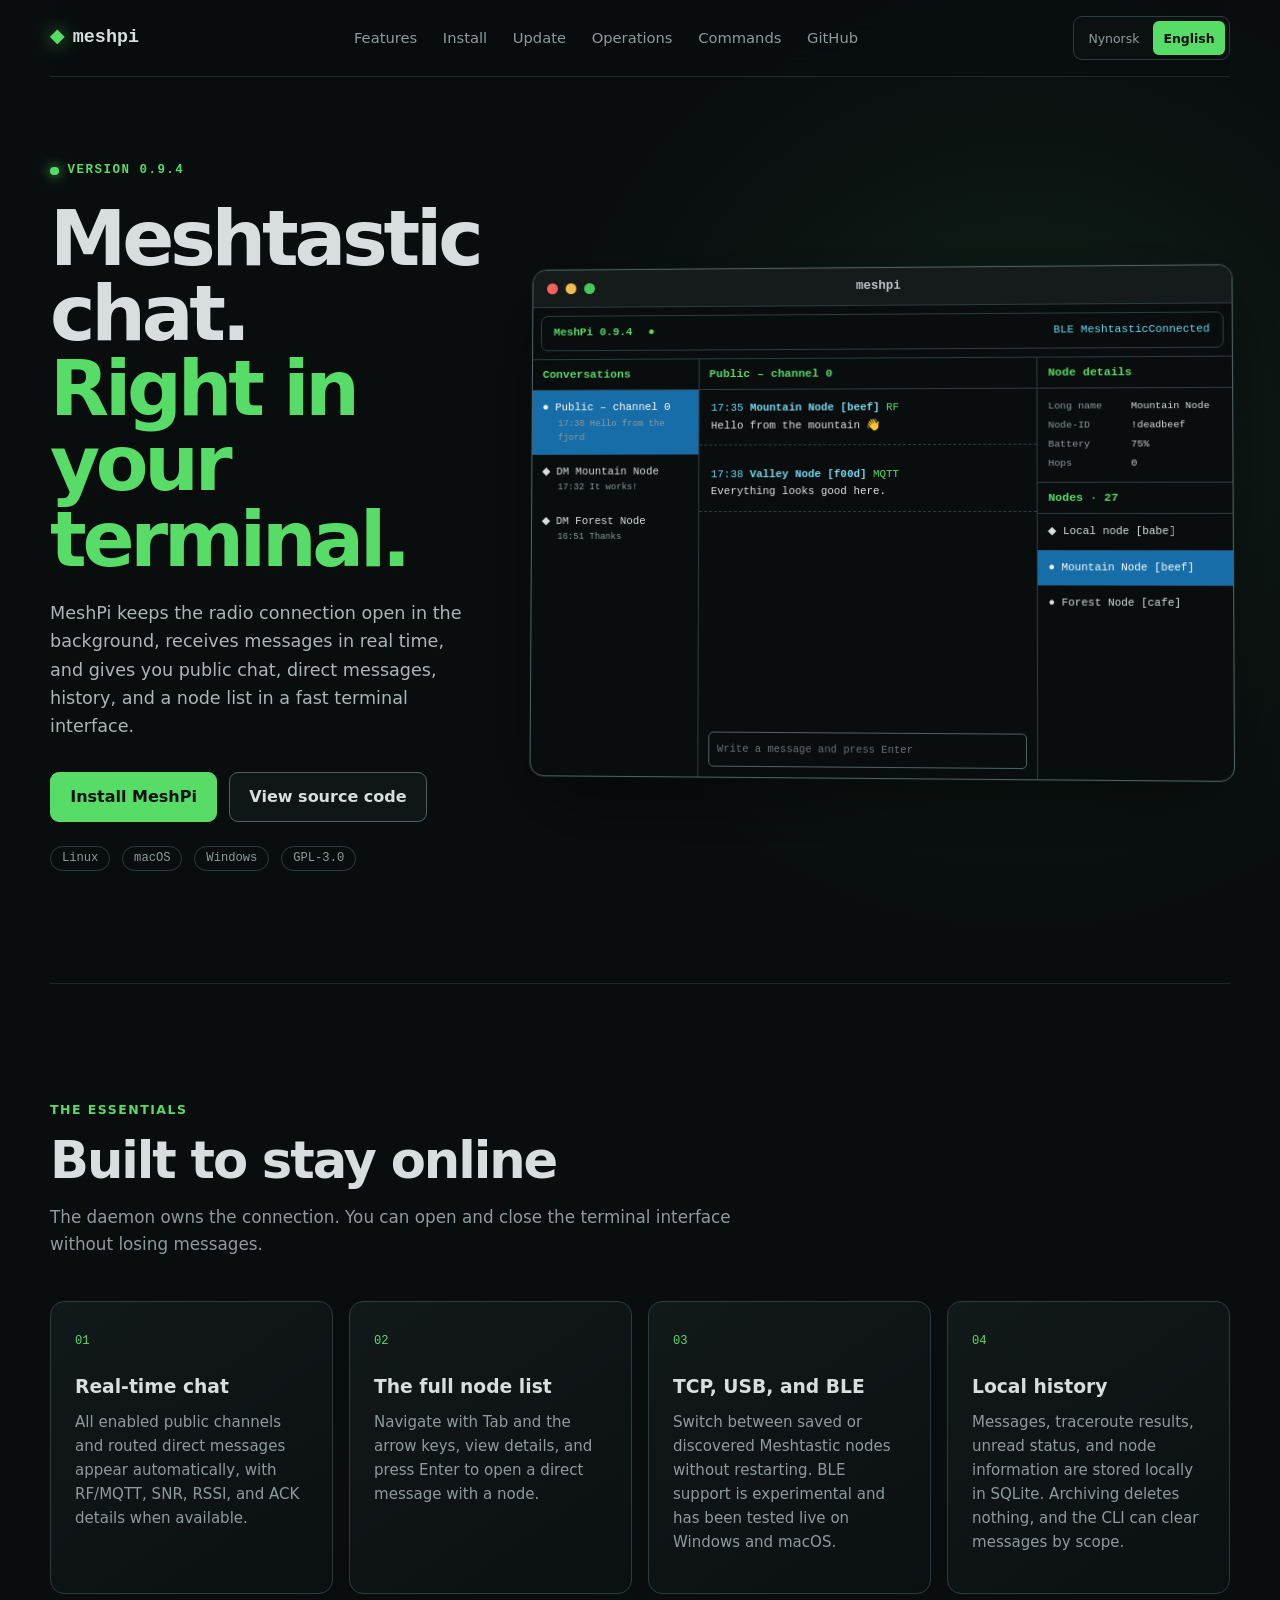
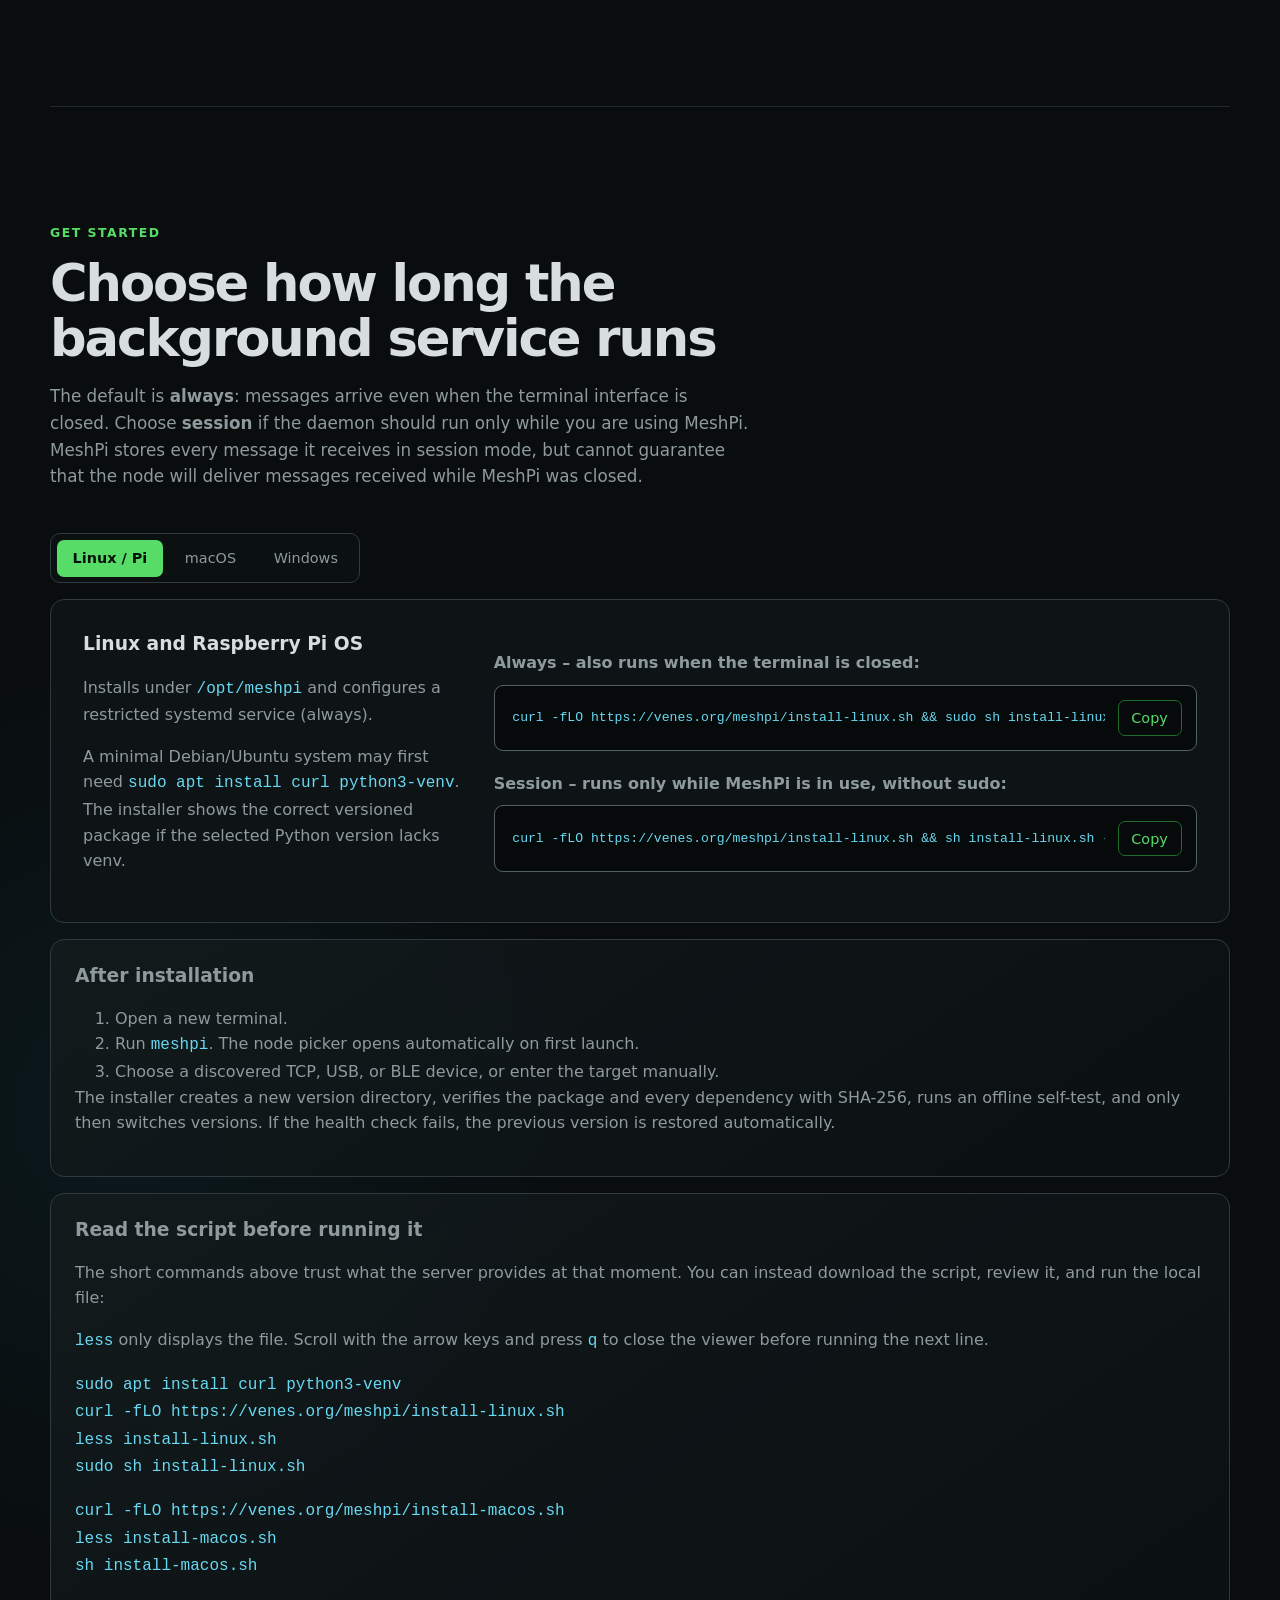
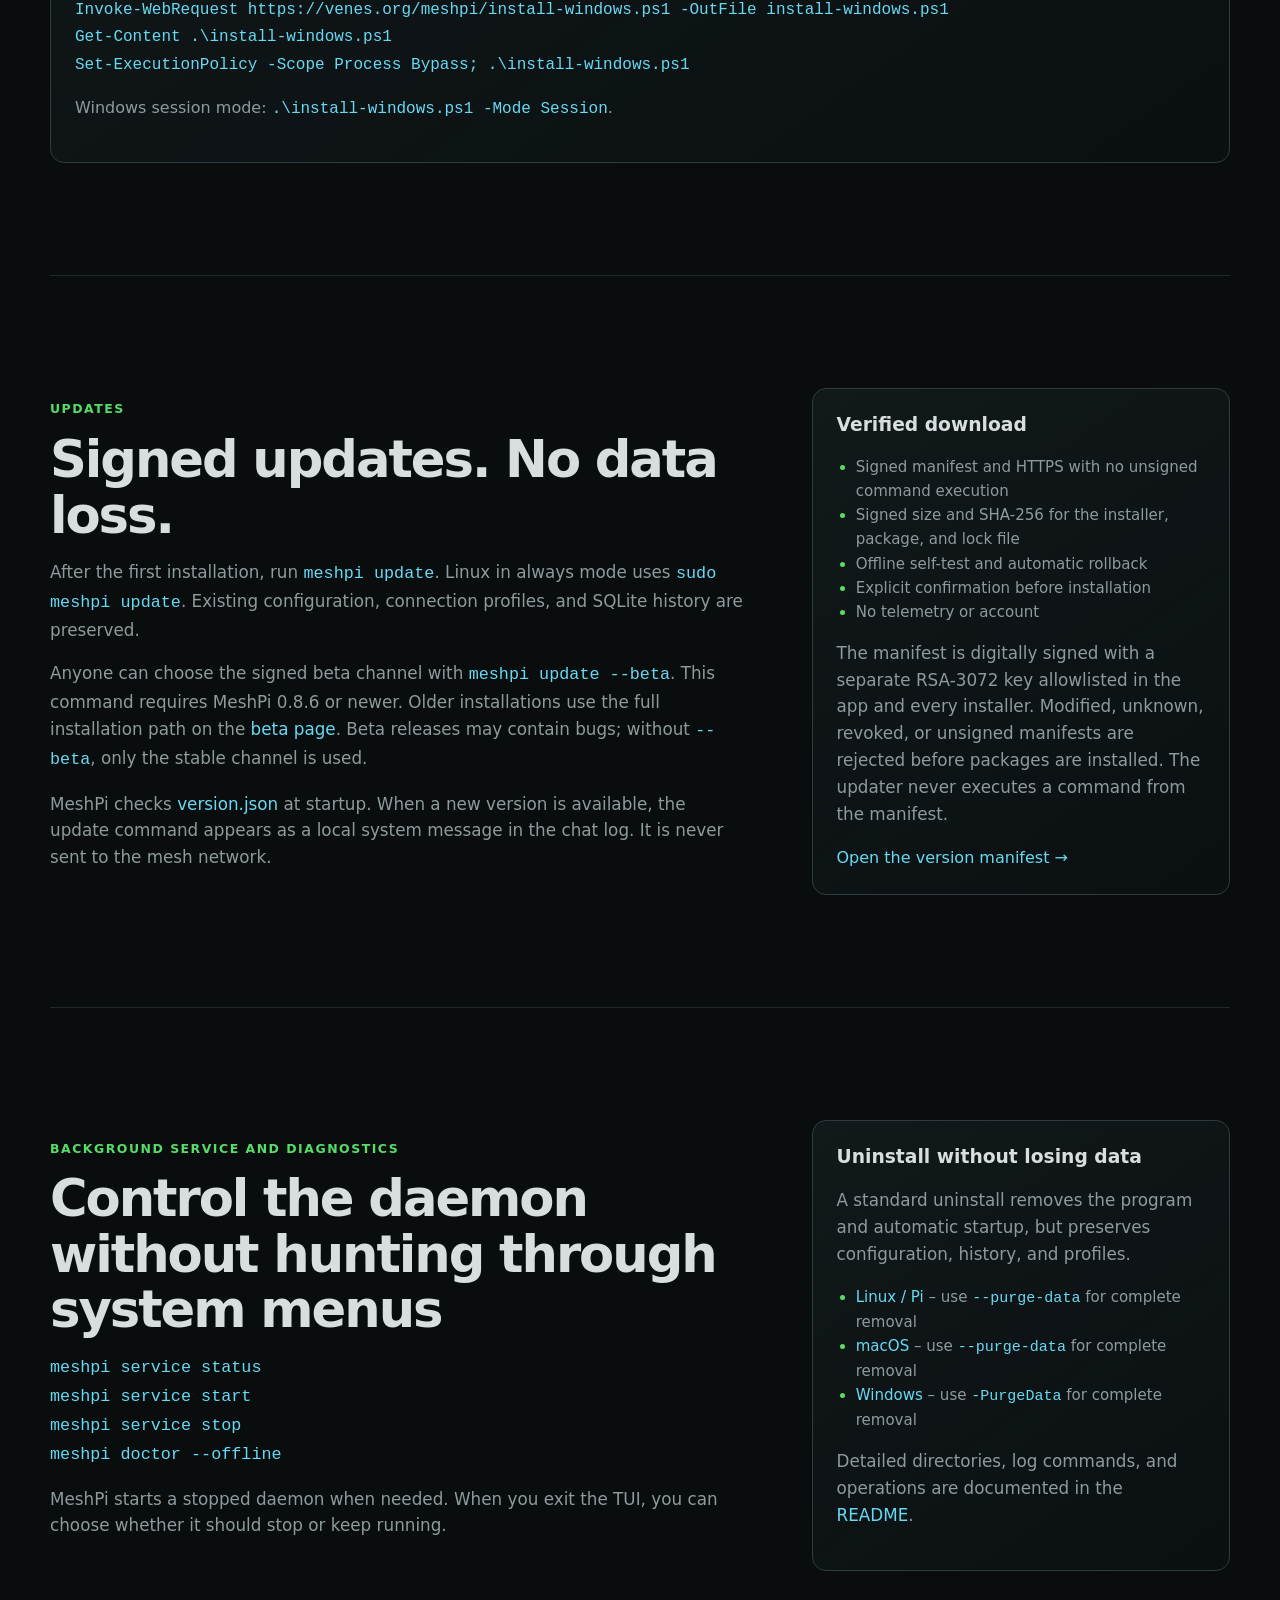
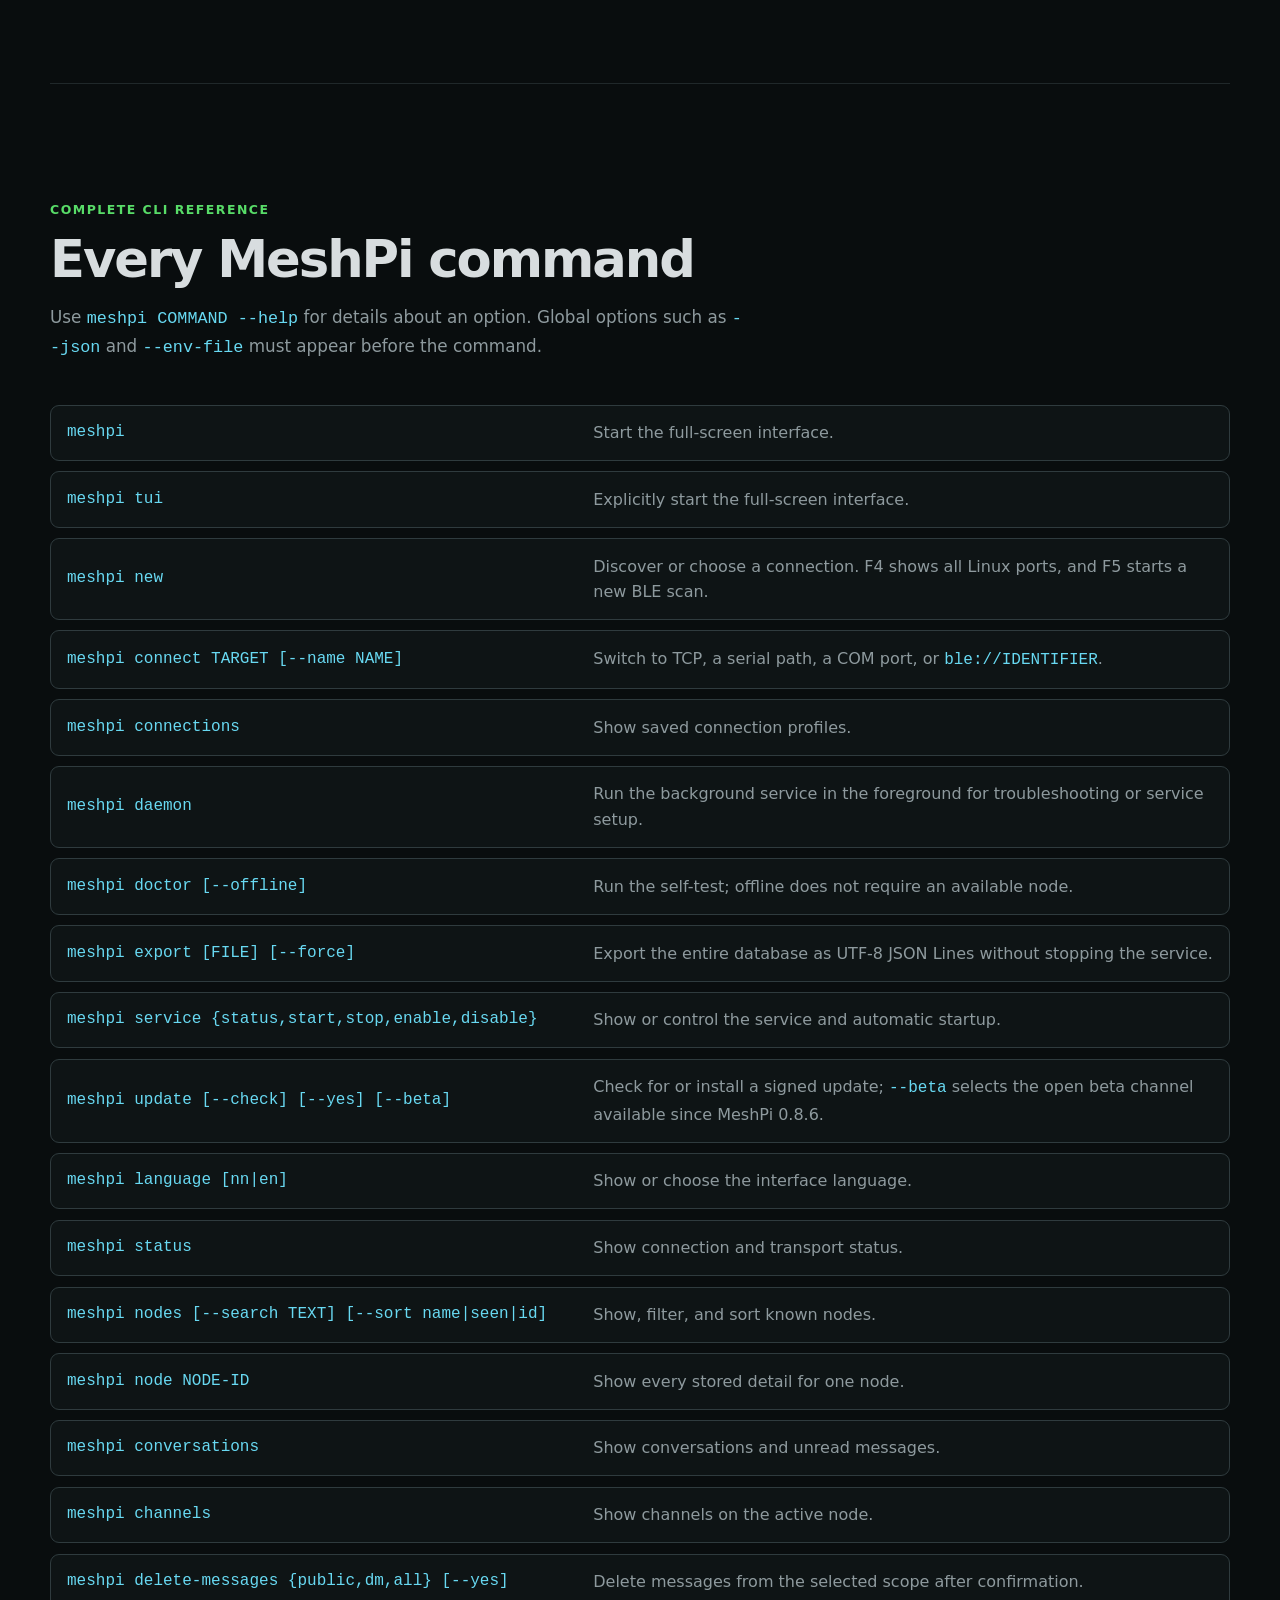
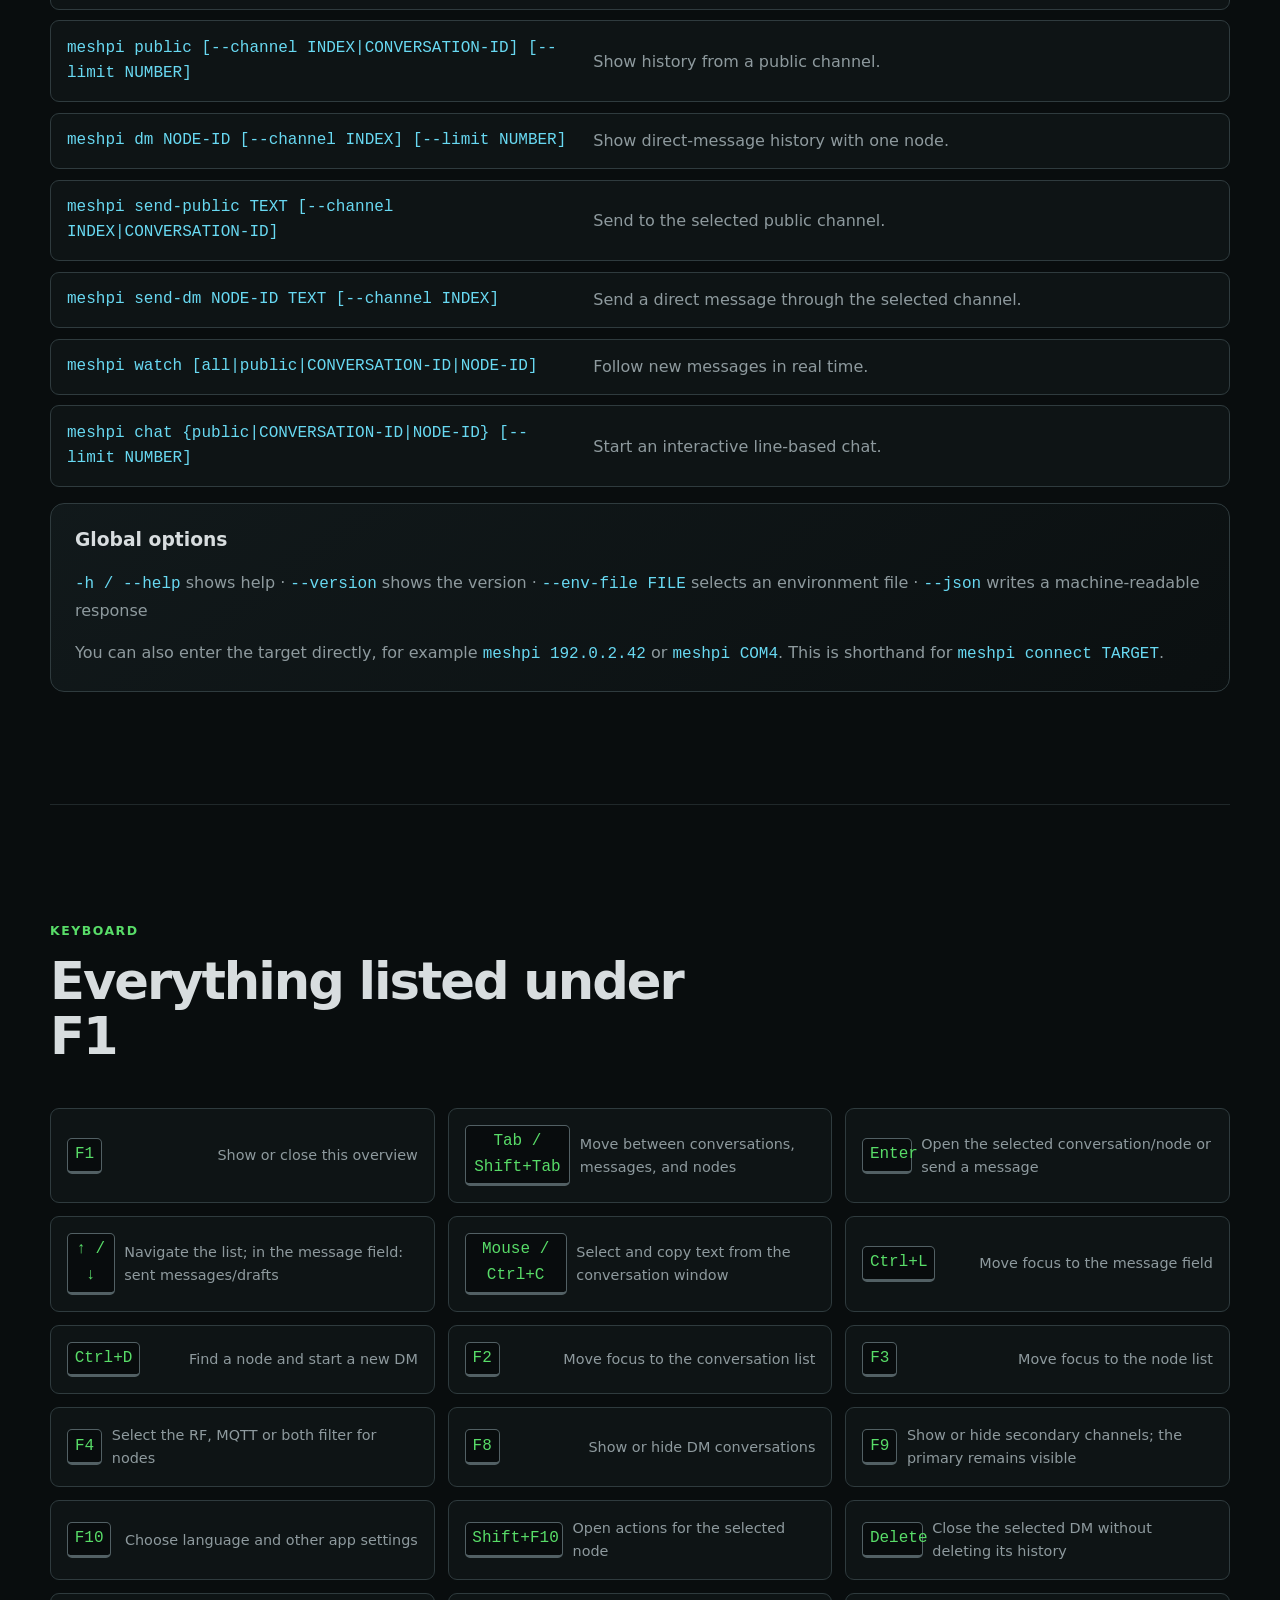
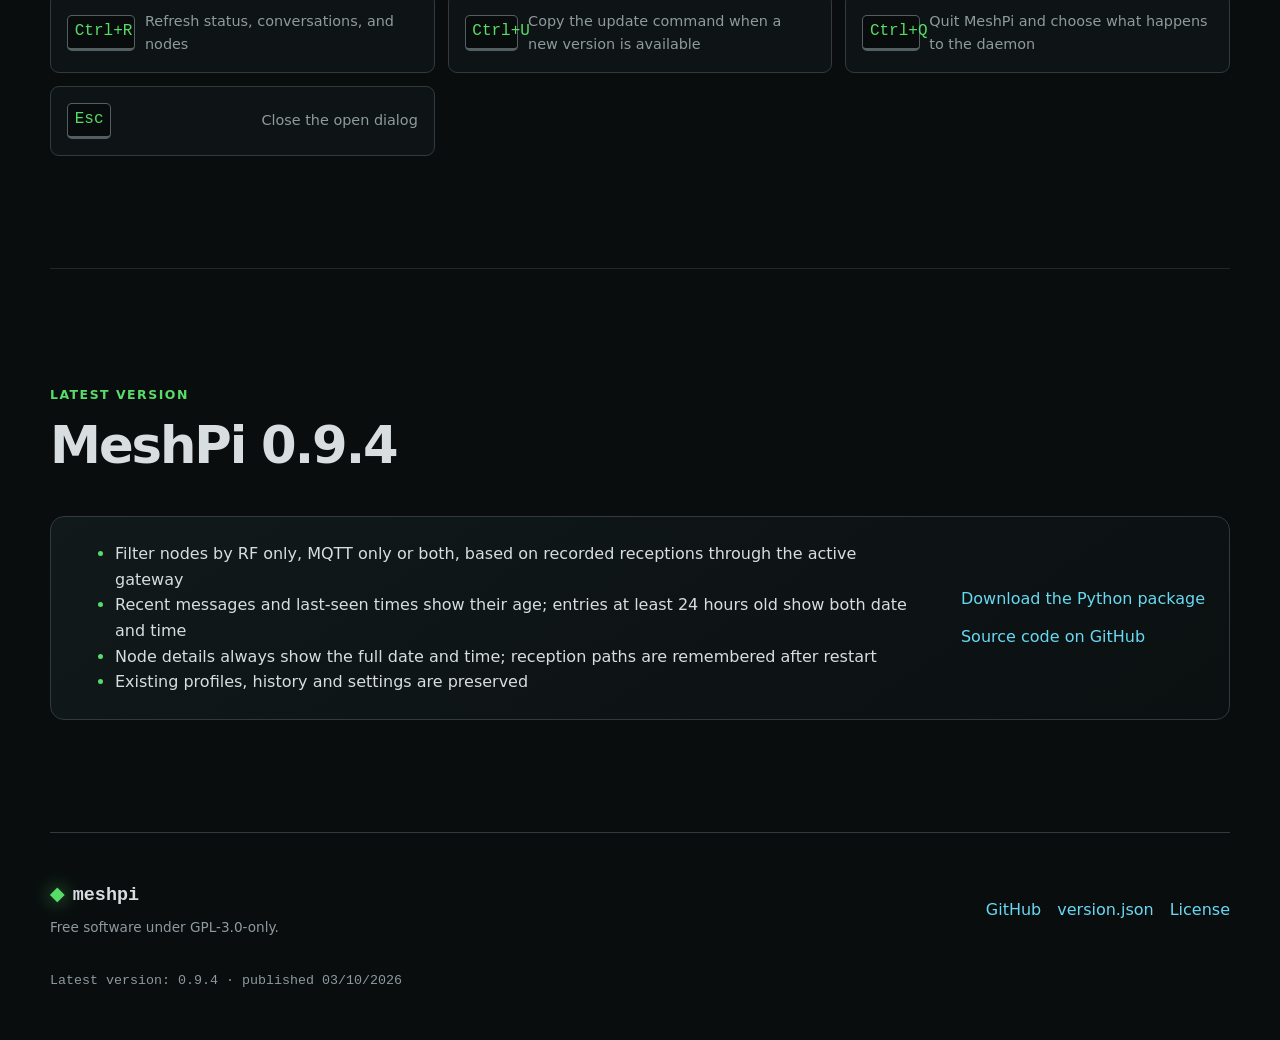
==== commit 33bc3af0: "Release 0.9.4: filter nodes by transport and improve timestamps" ====
--- a/website/index.html
+++ b/website/index.html
@@ -7,7 +7,7 @@
   <meta name="theme-color" content="#090d0e">
   <title>MeshPi – Meshtastic i terminalen</title>
   <link rel="stylesheet" href="styles.css">
-  <script src="script.js?v=0.9.3" defer></script>
+  <script src="script.js?v=0.9.4" defer></script>
 </head>
 <body>
   <a class="skip-link" href="#installasjon" data-en="Skip to installation">Gå til installasjon</a>
@@ -34,7 +34,7 @@
   <main>
     <section class="hero">
       <div class="hero-copy">
-        <div class="eyebrow"><span class="status-dot"></span> <span data-en="Version 0.9.3">Versjon 0.9.3</span></div>
+        <div class="eyebrow"><span class="status-dot"></span> <span data-en="Version 0.9.4">Versjon 0.9.4</span></div>
         <h1><span class="heading-line" data-en="Meshtastic chat.">Meshtastic-chat.</span><br><span data-en="Right in your terminal.">Rett i terminalen.</span></h1>
         <p class="lead" data-en="MeshPi keeps the radio connection open in the background, receives messages in real time, and gives you public chat, direct messages, history, and a node list in a fast terminal interface.">
           MeshPi held radiosambandet ope i bakgrunnen, tek imot meldingar i
@@ -59,7 +59,7 @@
           <strong>meshpi</strong>
         </div>
         <div class="terminal-status">
-          <b>MeshPi 0.9.3</b><i>●</i> <span data-en="Connected">Tilkopla</span>
+          <b>MeshPi 0.9.4</b><i>●</i> <span data-en="Connected">Tilkopla</span>
           <span>BLE Meshtastic</span>
         </div>
         <div class="terminal-grid">
@@ -381,6 +381,7 @@
         <div><kbd>Ctrl+D</kbd><span data-en="Find a node and start a new DM">Finn ein node og start ein ny DM</span></div>
         <div><kbd>F2</kbd><span data-en="Move focus to the conversation list">Flytt markøren til samtalelista</span></div>
         <div><kbd>F3</kbd><span data-en="Move focus to the node list">Flytt markøren til nodelista</span></div>
+        <div><kbd>F4</kbd><span data-en="Select the RF, MQTT or both filter for nodes">Vel RF-, MQTT- eller begge-filter for nodar</span></div>
         <div><kbd>F8</kbd><span data-en="Show or hide DM conversations">Vis eller skjul DM-samtalane</span></div>
         <div><kbd>F9</kbd><span data-en="Show or hide secondary channels; the primary remains visible">Vis eller skjul sekundærkanalane; primærkanalen blir ståande</span></div>
         <div><kbd>F10</kbd><span data-en="Choose language and other app settings">Vel språk og andre appinnstillingar</span></div>
@@ -393,19 +394,20 @@
       </div>
     </section>
 
-    <section id="release-0.9.3" class="section release-section">
+    <section id="release-0.9.4" class="section release-section">
       <div class="section-heading">
         <span data-en="Latest version">Siste versjon</span>
-        <h2>MeshPi 0.9.3</h2>
+        <h2>MeshPi 0.9.4</h2>
       </div>
       <div class="release-card">
         <ul>
-          <li data-en="Windows starts MeshPi in the background without leaving a terminal window open">Windows startar MeshPi i bakgrunnen utan at eit terminalvindauge blir ståande ope</li>
-          <li data-en="The daemon also restarts without a console after a crash">Daemonen startar òg utan konsoll etter eit krasj</li>
+          <li data-en="Filter nodes by RF only, MQTT only or both, based on recorded receptions through the active gateway">Filtrer nodar på berre RF, berre MQTT eller begge, basert på registrerte mottak gjennom den aktive gatewayen</li>
+          <li data-en="Recent messages and last-seen times show their age; entries at least 24 hours old show both date and time">Nye meldingar og sist sett viser alder; oppføringar som er minst 24 timar gamle viser både dato og klokkeslett</li>
+          <li data-en="Node details always show the full date and time; reception paths are remembered after restart">Nodedetaljane viser alltid full dato og klokkeslett; mottaksvegane blir hugsa etter omstart</li>
           <li data-en="Existing profiles, history and settings are preserved">Eksisterande profilar, historikk og innstillingar blir bevarte</li>
         </ul>
         <div class="release-links">
-          <a href="downloads/meshpi-0.9.3-py3-none-any.whl" data-en="Download the Python package">Last ned Python-pakken</a>
+          <a href="downloads/meshpi-0.9.4-py3-none-any.whl" data-en="Download the Python package">Last ned Python-pakken</a>
           <a href="https://github.com/rvenes/meshpi" data-en="Source code on GitHub">Kjeldekode på GitHub</a>
         </div>
       </div>
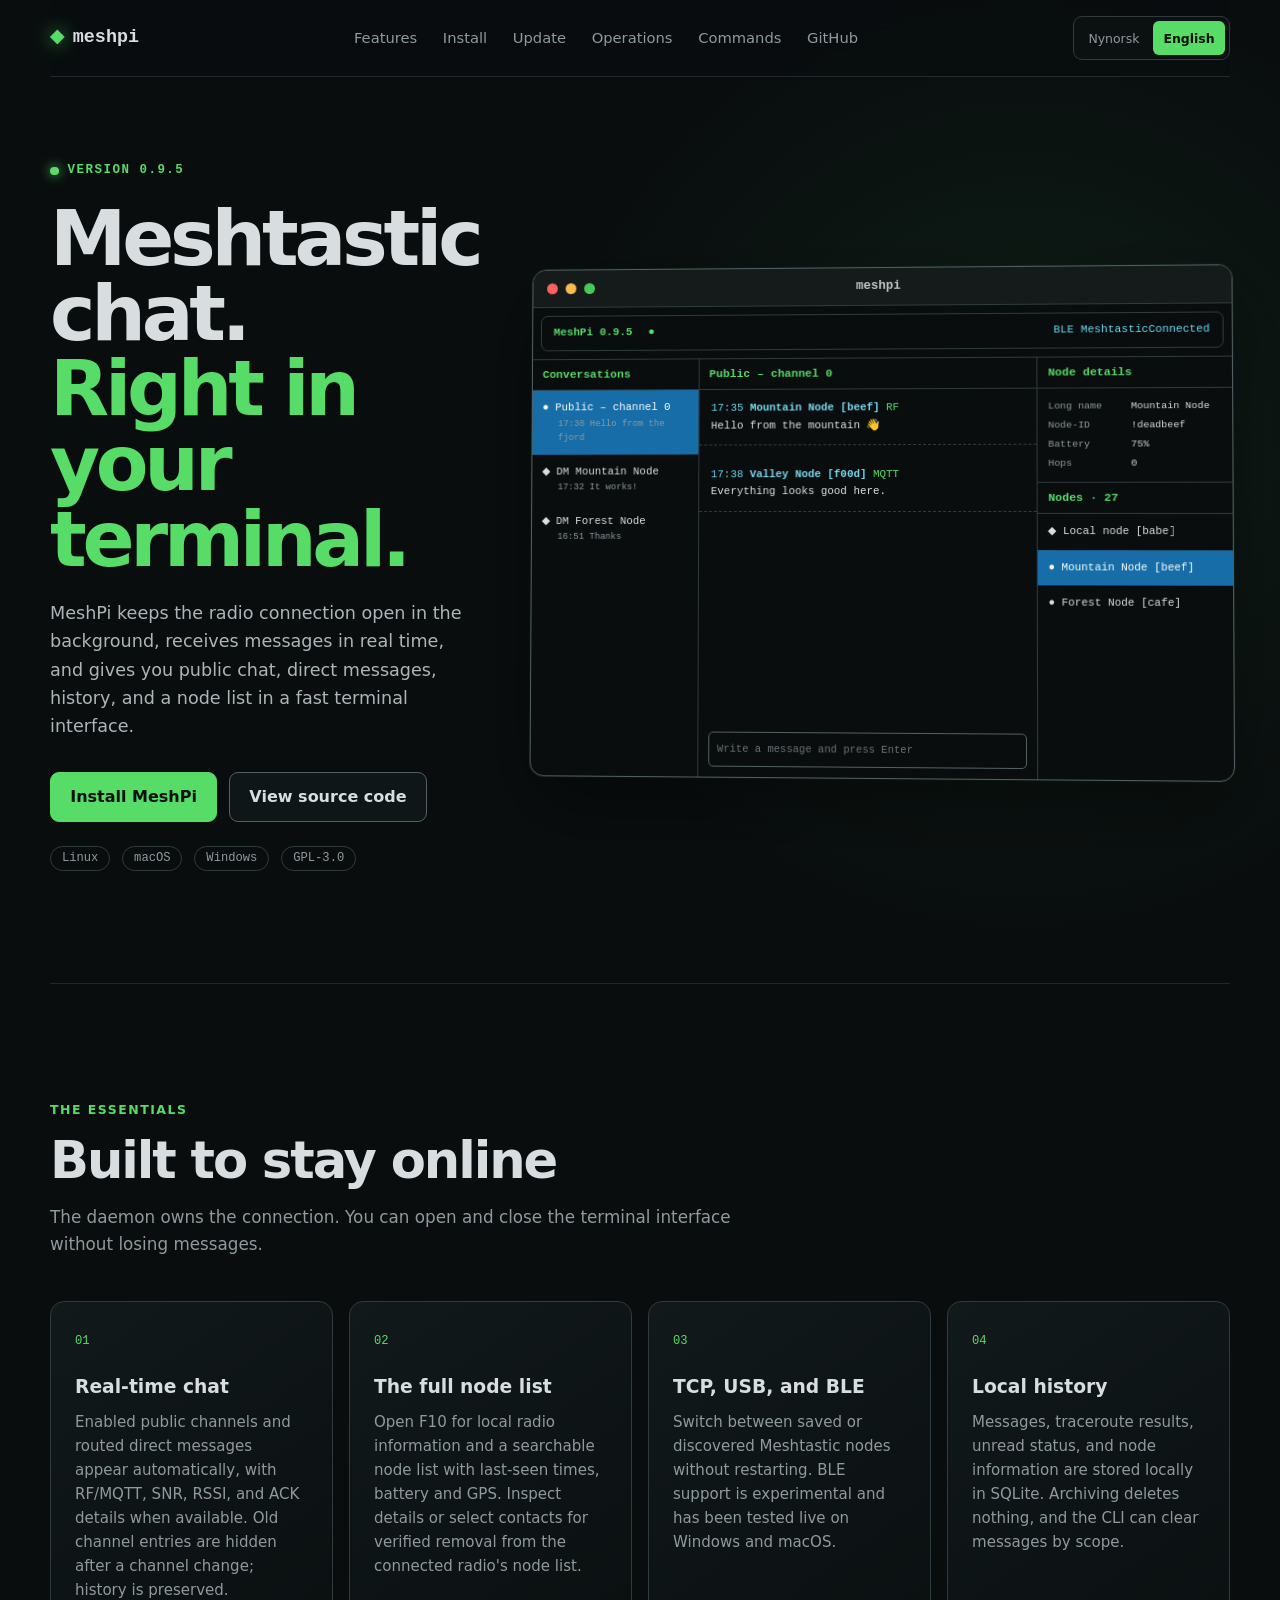
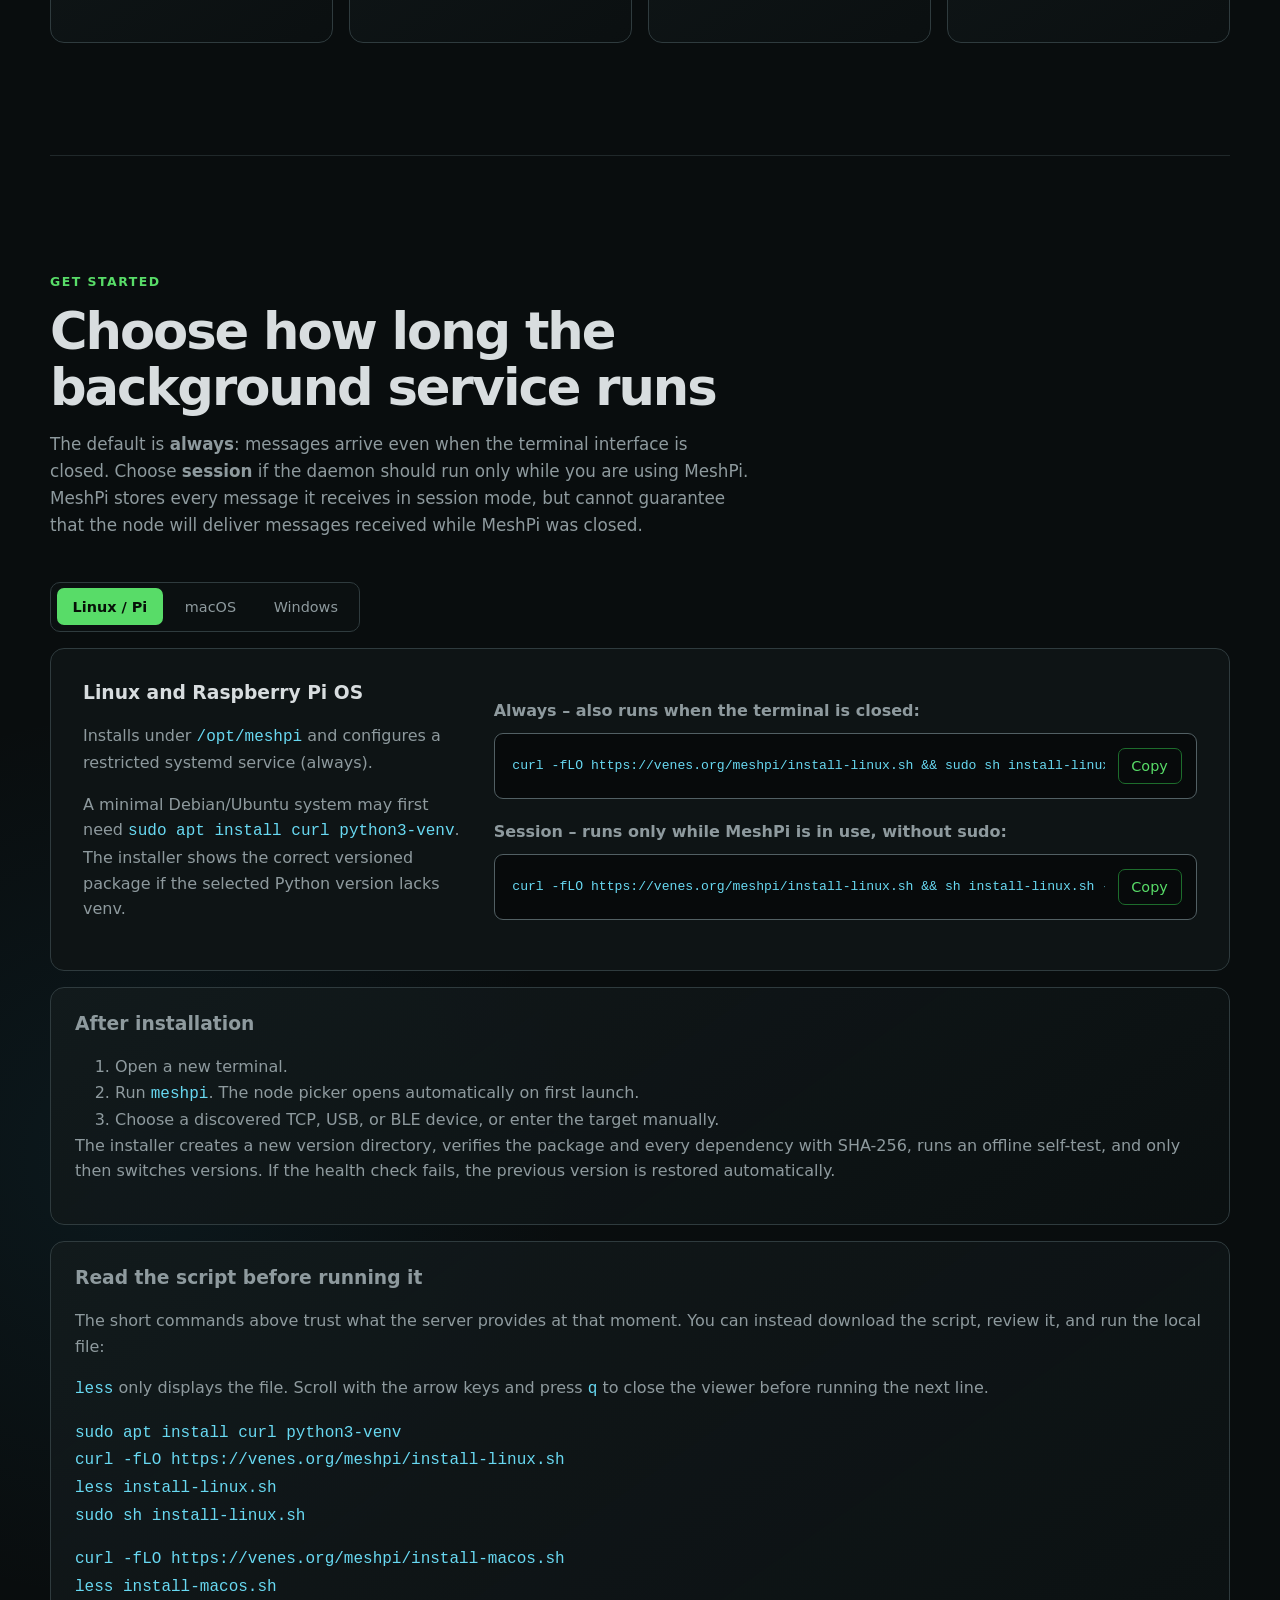
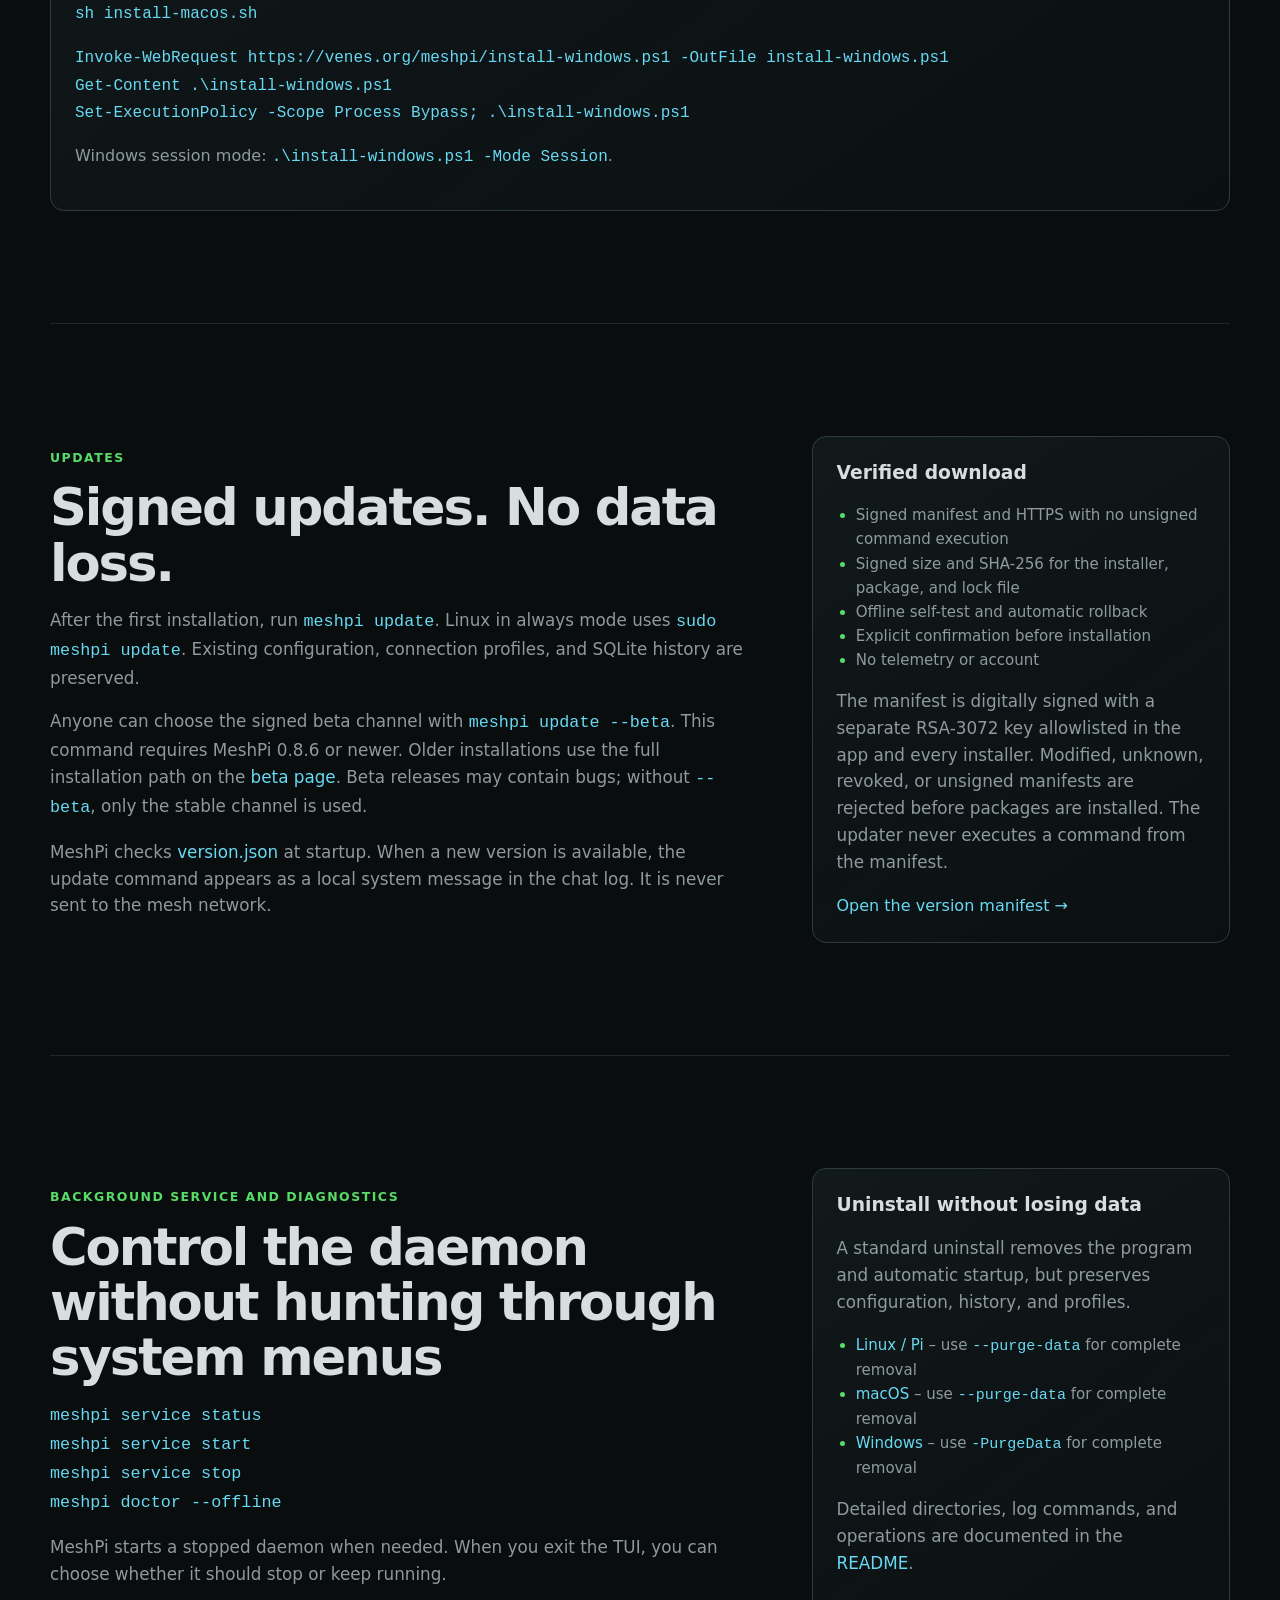
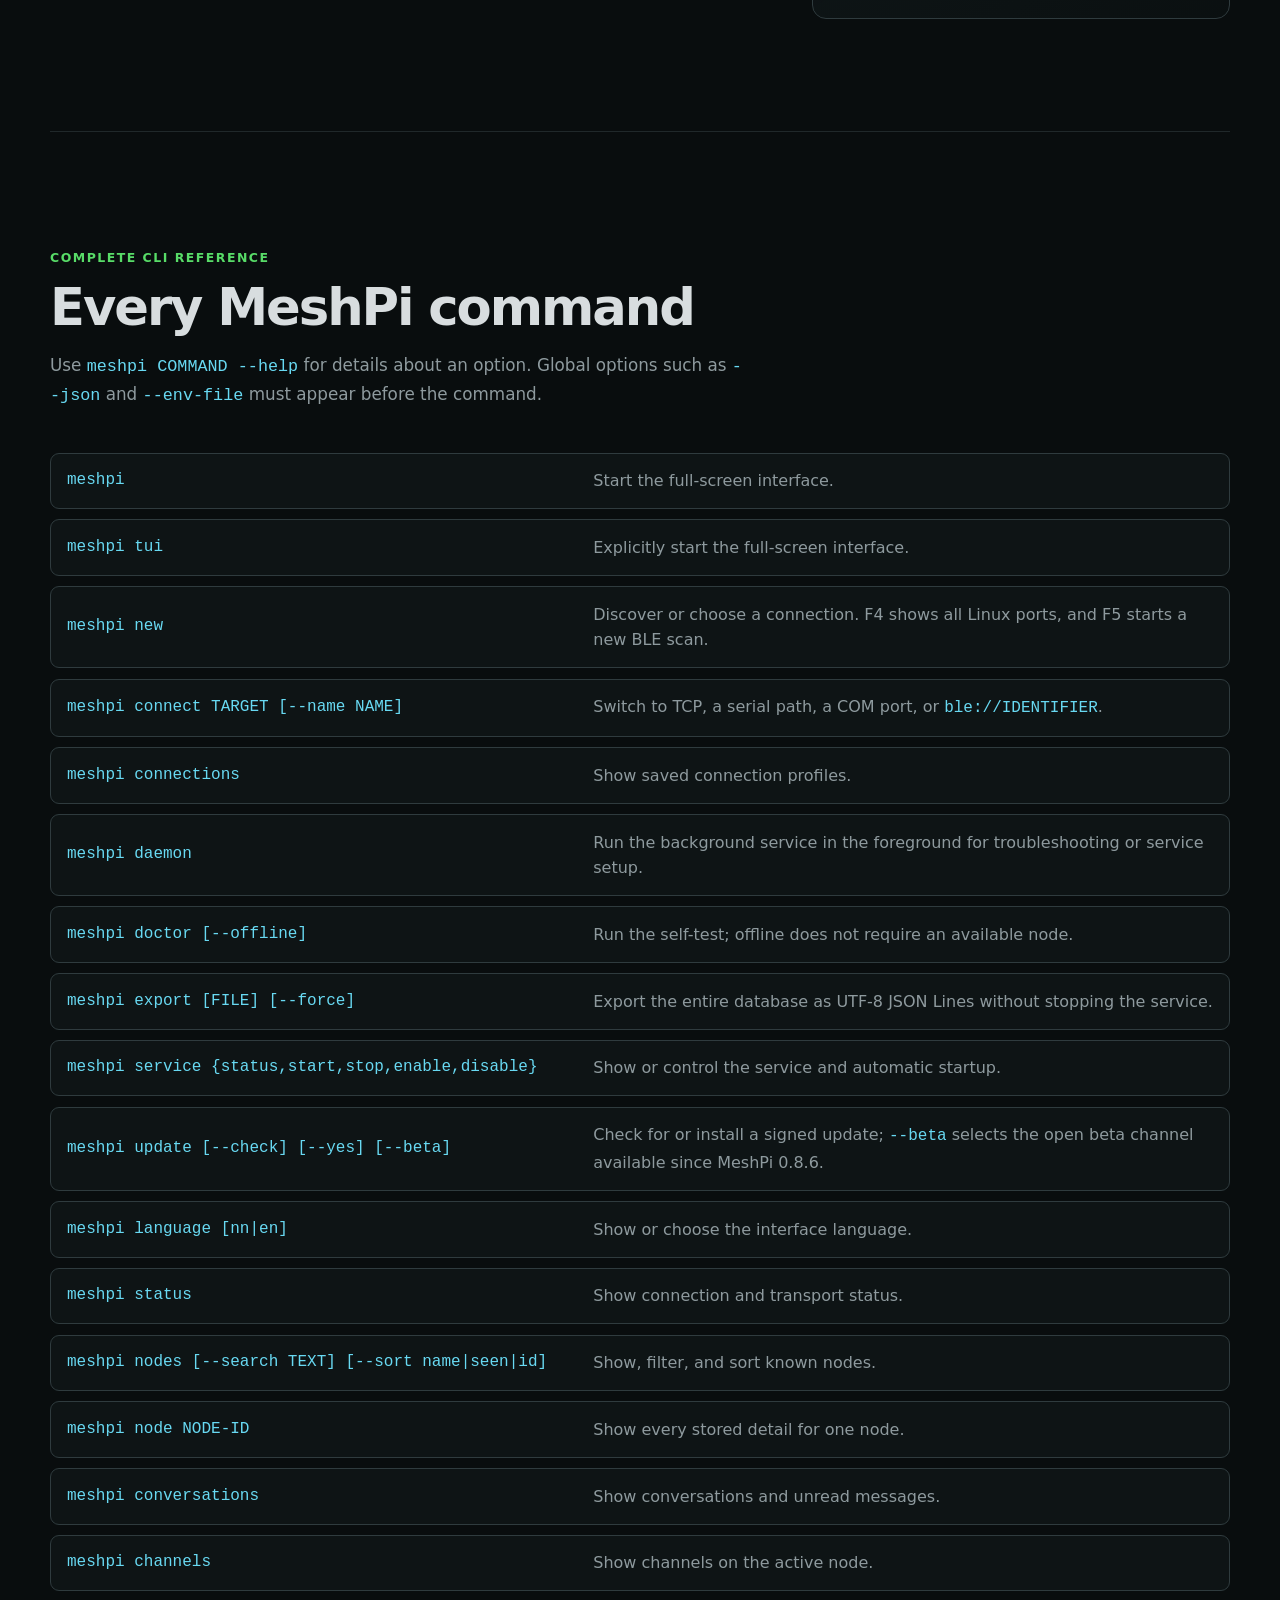
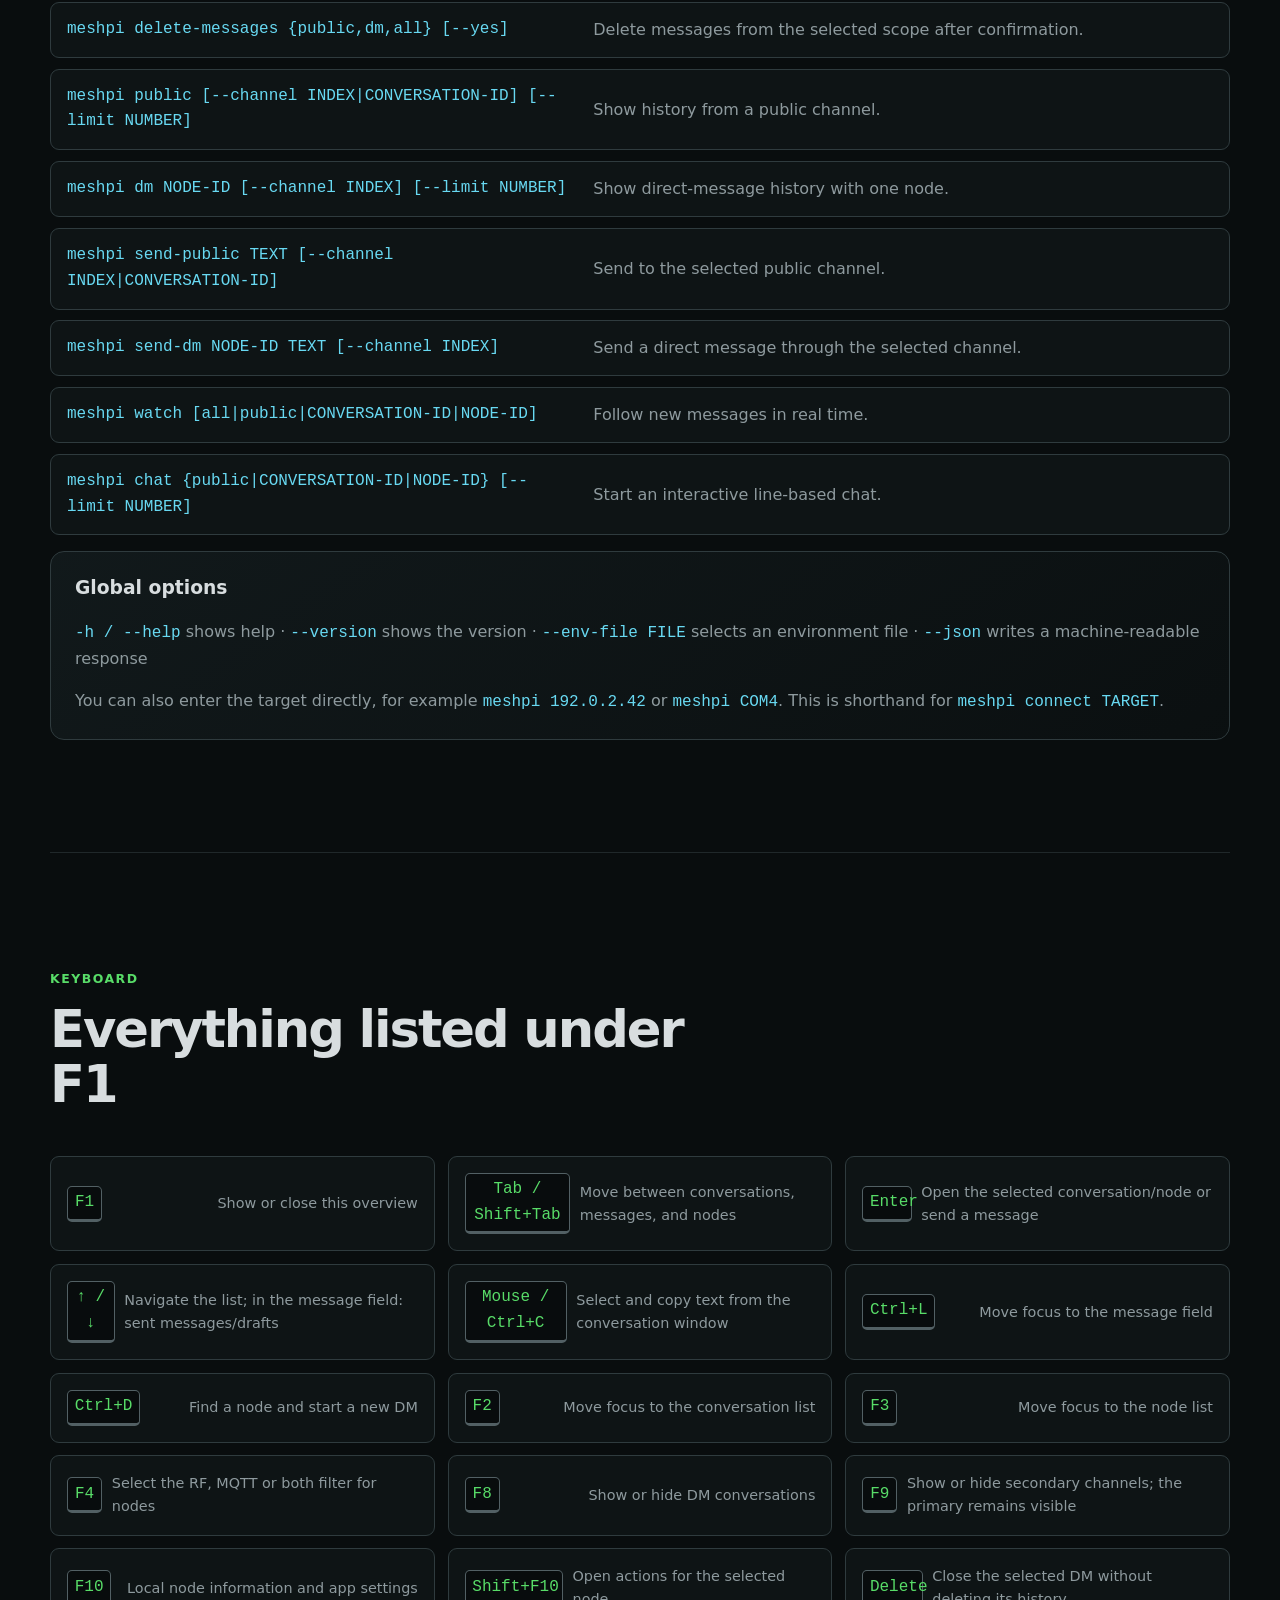
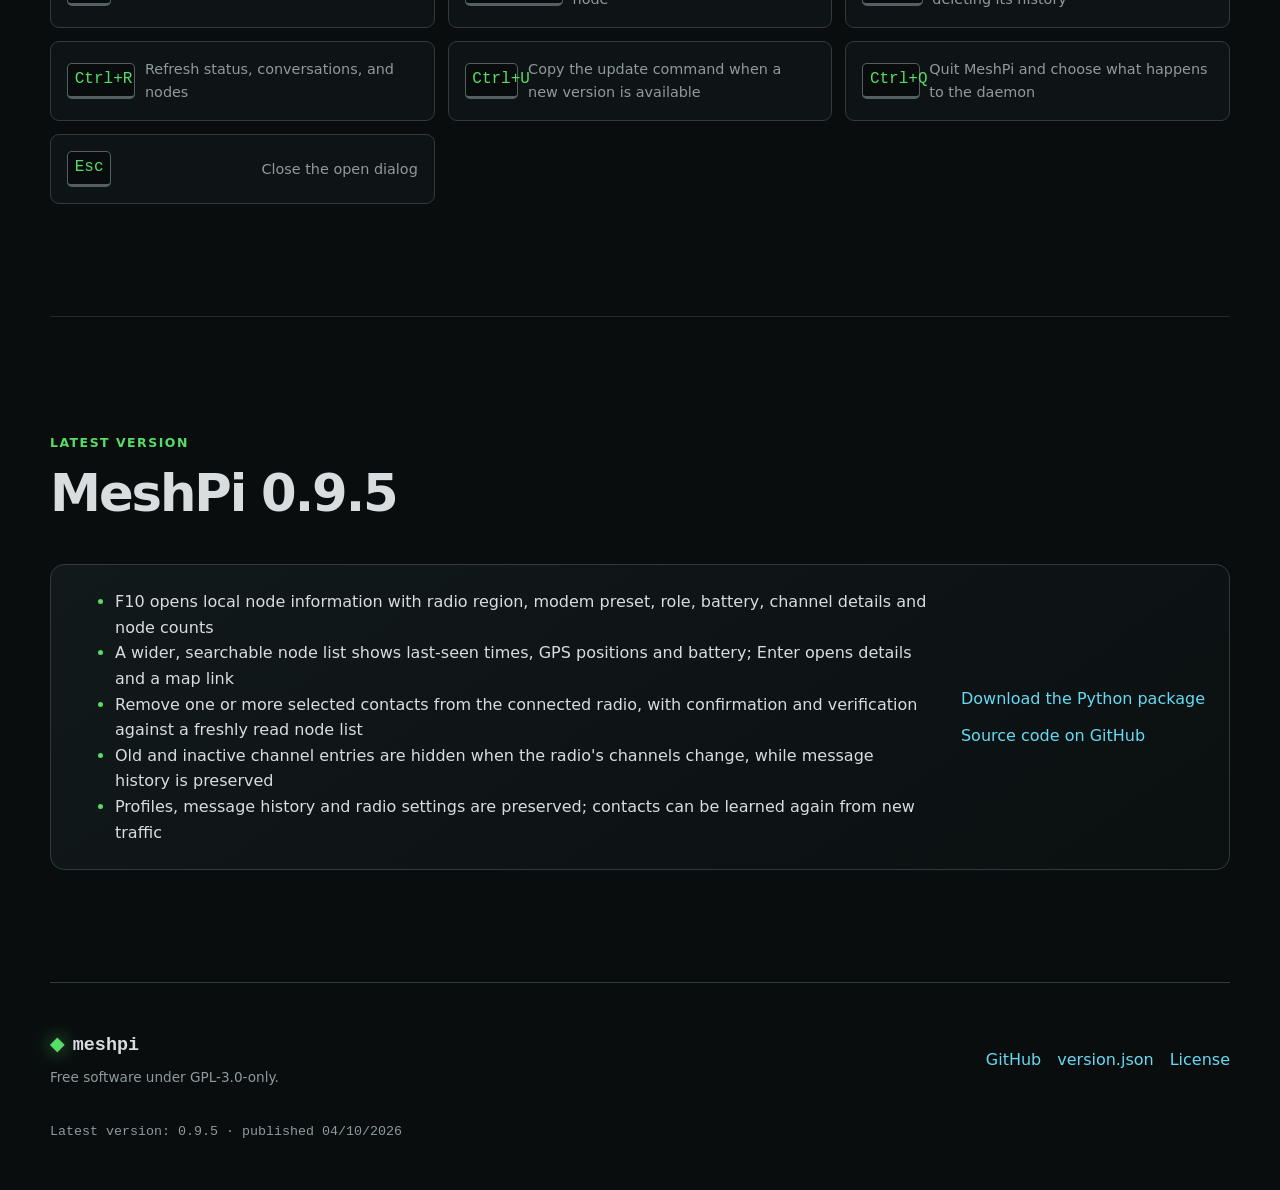
==== commit 24ab8589: "Release 0.9.5: add local node management and hide inactive channels" ====
--- a/website/index.html
+++ b/website/index.html
@@ -7,7 +7,7 @@
   <meta name="theme-color" content="#090d0e">
   <title>MeshPi – Meshtastic i terminalen</title>
   <link rel="stylesheet" href="styles.css">
-  <script src="script.js?v=0.9.4" defer></script>
+  <script src="script.js?v=0.9.5" defer></script>
 </head>
 <body>
   <a class="skip-link" href="#installasjon" data-en="Skip to installation">Gå til installasjon</a>
@@ -34,7 +34,7 @@
   <main>
     <section class="hero">
       <div class="hero-copy">
-        <div class="eyebrow"><span class="status-dot"></span> <span data-en="Version 0.9.4">Versjon 0.9.4</span></div>
+        <div class="eyebrow"><span class="status-dot"></span> <span data-en="Version 0.9.5">Versjon 0.9.5</span></div>
         <h1><span class="heading-line" data-en="Meshtastic chat.">Meshtastic-chat.</span><br><span data-en="Right in your terminal.">Rett i terminalen.</span></h1>
         <p class="lead" data-en="MeshPi keeps the radio connection open in the background, receives messages in real time, and gives you public chat, direct messages, history, and a node list in a fast terminal interface.">
           MeshPi held radiosambandet ope i bakgrunnen, tek imot meldingar i
@@ -59,7 +59,7 @@
           <strong>meshpi</strong>
         </div>
         <div class="terminal-status">
-          <b>MeshPi 0.9.4</b><i>●</i> <span data-en="Connected">Tilkopla</span>
+          <b>MeshPi 0.9.5</b><i>●</i> <span data-en="Connected">Tilkopla</span>
           <span>BLE Meshtastic</span>
         </div>
         <div class="terminal-grid">
@@ -102,12 +102,12 @@
         <article>
           <span class="feature-number">01</span>
           <h3 data-en="Real-time chat">Sanntidschat</h3>
-          <p data-en="All enabled public channels and routed direct messages appear automatically, with RF/MQTT, SNR, RSSI, and ACK details when available.">Alle aktiverte public-kanalar og direktemeldingar med kanalrute dukkar opp automatisk, med RF/MQTT, SNR, RSSI og ACK når data finst.</p>
+          <p data-en="Enabled public channels and routed direct messages appear automatically, with RF/MQTT, SNR, RSSI, and ACK details when available. Old channel entries are hidden after a channel change; history is preserved.">Aktiverte public-kanalar og direktemeldingar med kanalrute dukkar opp automatisk, med RF/MQTT, SNR, RSSI og ACK når data finst. Gamle kanaloppføringar blir skjulte etter kanalbyte; historikken blir bevart.</p>
         </article>
         <article>
           <span class="feature-number">02</span>
           <h3 data-en="The full node list">Heile nodelista</h3>
-          <p data-en="Navigate with Tab and the arrow keys, view details, and press Enter to open a direct message with a node.">Naviger med Tab og piltastar, sjå detaljar og trykk Enter for å opne DM med ein node.</p>
+          <p data-en="Open F10 for local radio information and a searchable node list with last-seen times, battery and GPS. Inspect details or select contacts for verified removal from the connected radio's node list.">Opne F10 for lokal radioinfo og ei søkbar nodeliste med sist sett, batteri og GPS. Sjå detaljar eller vel kontaktar for verifisert sletting frå nodelista på den tilkopla radioen.</p>
         </article>
         <article>
           <span class="feature-number">03</span>
@@ -384,7 +384,7 @@
         <div><kbd>F4</kbd><span data-en="Select the RF, MQTT or both filter for nodes">Vel RF-, MQTT- eller begge-filter for nodar</span></div>
         <div><kbd>F8</kbd><span data-en="Show or hide DM conversations">Vis eller skjul DM-samtalane</span></div>
         <div><kbd>F9</kbd><span data-en="Show or hide secondary channels; the primary remains visible">Vis eller skjul sekundærkanalane; primærkanalen blir ståande</span></div>
-        <div><kbd>F10</kbd><span data-en="Choose language and other app settings">Vel språk og andre appinnstillingar</span></div>
+        <div><kbd>F10</kbd><span data-en="Local node information and app settings">Lokal nodeinfo og appinnstillingar</span></div>
         <div><kbd>Shift+F10</kbd><span data-en="Open actions for the selected node">Opne handlingar for markert node</span></div>
         <div><kbd>Delete</kbd><span data-en="Close the selected DM without deleting its history">Lukk vald DM utan å slette historikken</span></div>
         <div><kbd>Ctrl+R</kbd><span data-en="Refresh status, conversations, and nodes">Oppdater status, samtalar og nodar</span></div>
@@ -394,20 +394,21 @@
       </div>
     </section>
 
-    <section id="release-0.9.4" class="section release-section">
+    <section id="release-0.9.5" class="section release-section">
       <div class="section-heading">
         <span data-en="Latest version">Siste versjon</span>
-        <h2>MeshPi 0.9.4</h2>
+        <h2>MeshPi 0.9.5</h2>
       </div>
       <div class="release-card">
         <ul>
-          <li data-en="Filter nodes by RF only, MQTT only or both, based on recorded receptions through the active gateway">Filtrer nodar på berre RF, berre MQTT eller begge, basert på registrerte mottak gjennom den aktive gatewayen</li>
-          <li data-en="Recent messages and last-seen times show their age; entries at least 24 hours old show both date and time">Nye meldingar og sist sett viser alder; oppføringar som er minst 24 timar gamle viser både dato og klokkeslett</li>
-          <li data-en="Node details always show the full date and time; reception paths are remembered after restart">Nodedetaljane viser alltid full dato og klokkeslett; mottaksvegane blir hugsa etter omstart</li>
-          <li data-en="Existing profiles, history and settings are preserved">Eksisterande profilar, historikk og innstillingar blir bevarte</li>
+          <li data-en="F10 opens local node information with radio region, modem preset, role, battery, channel details and node counts">F10 opnar lokal nodeinfo med radioregion, modemprofil, rolle, batteri, kanaldetaljar og tal på nodar</li>
+          <li data-en="A wider, searchable node list shows last-seen times, GPS positions and battery; Enter opens details and a map link">Ei breiare, søkbar nodeliste viser sist sett, GPS-posisjon og batteri; Enter opnar detaljar og kartlenkje</li>
+          <li data-en="Remove one or more selected contacts from the connected radio, with confirmation and verification against a freshly read node list">Slett éin eller fleire valde kontaktar frå den tilkopla radioen, med stadfesting og verifikasjon mot ei nyinnlesen nodeliste</li>
+          <li data-en="Old and inactive channel entries are hidden when the radio's channels change, while message history is preserved">Gamle og inaktive kanaloppføringar blir skjulte når kanalane på radioen blir endra, medan meldingshistorikken blir bevart</li>
+          <li data-en="Profiles, message history and radio settings are preserved; contacts can be learned again from new traffic">Profilar, meldingshistorikk og radioinnstillingar blir bevarte; kontaktar kan bli lærte inn att frå ny trafikk</li>
         </ul>
         <div class="release-links">
-          <a href="downloads/meshpi-0.9.4-py3-none-any.whl" data-en="Download the Python package">Last ned Python-pakken</a>
+          <a href="downloads/meshpi-0.9.5-py3-none-any.whl" data-en="Download the Python package">Last ned Python-pakken</a>
           <a href="https://github.com/rvenes/meshpi" data-en="Source code on GitHub">Kjeldekode på GitHub</a>
         </div>
       </div>
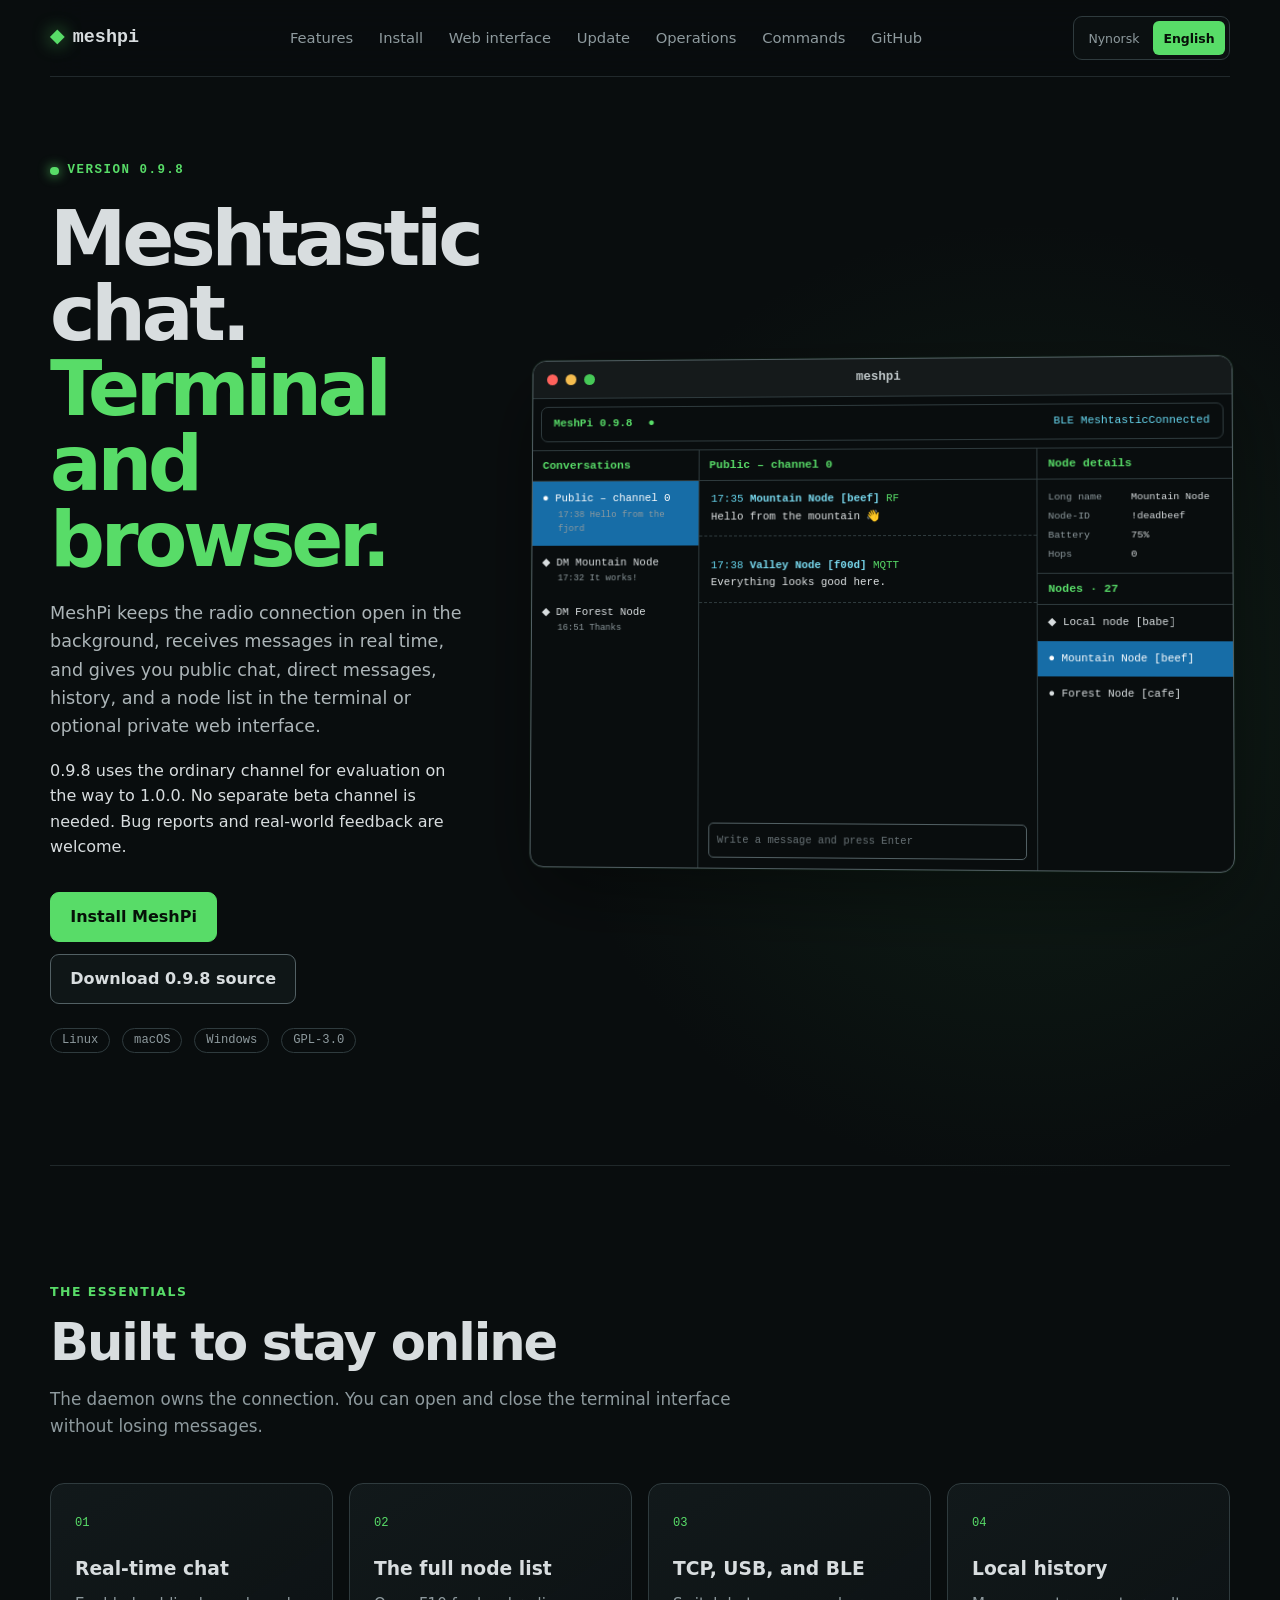
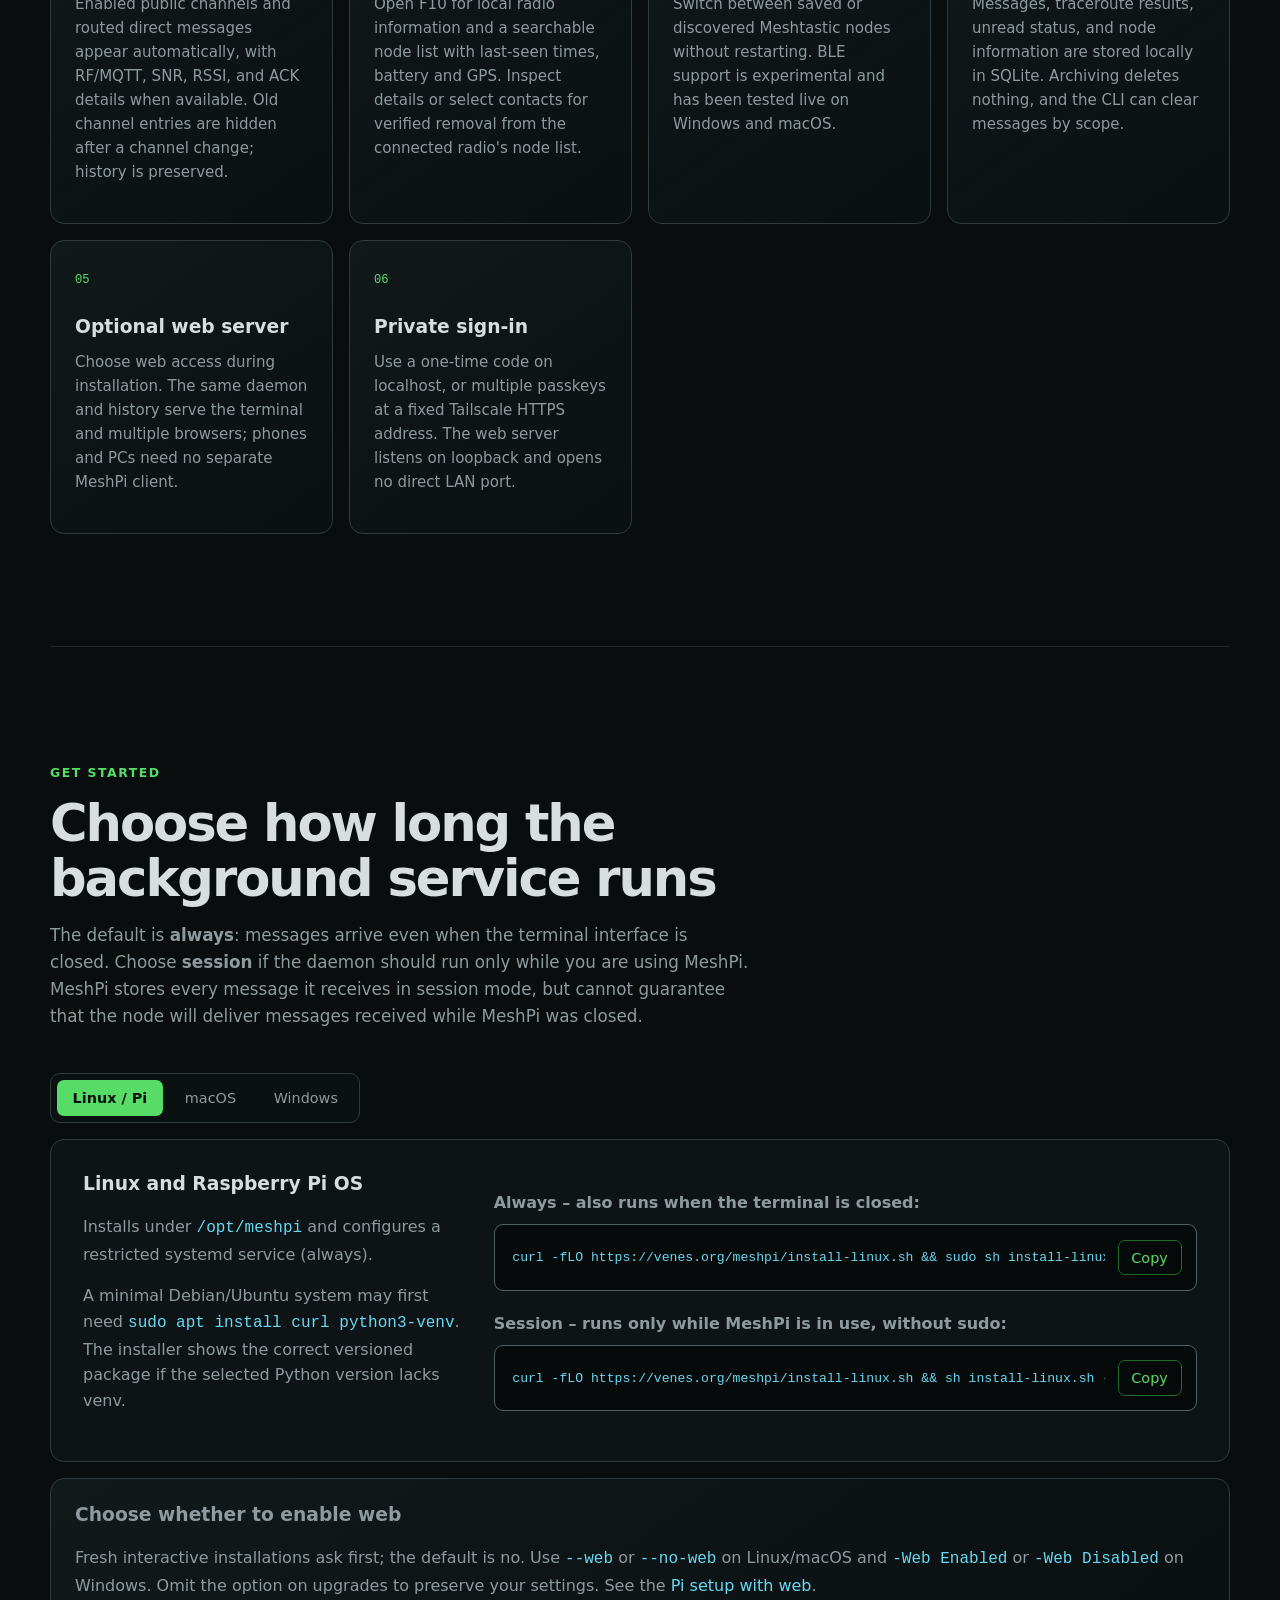
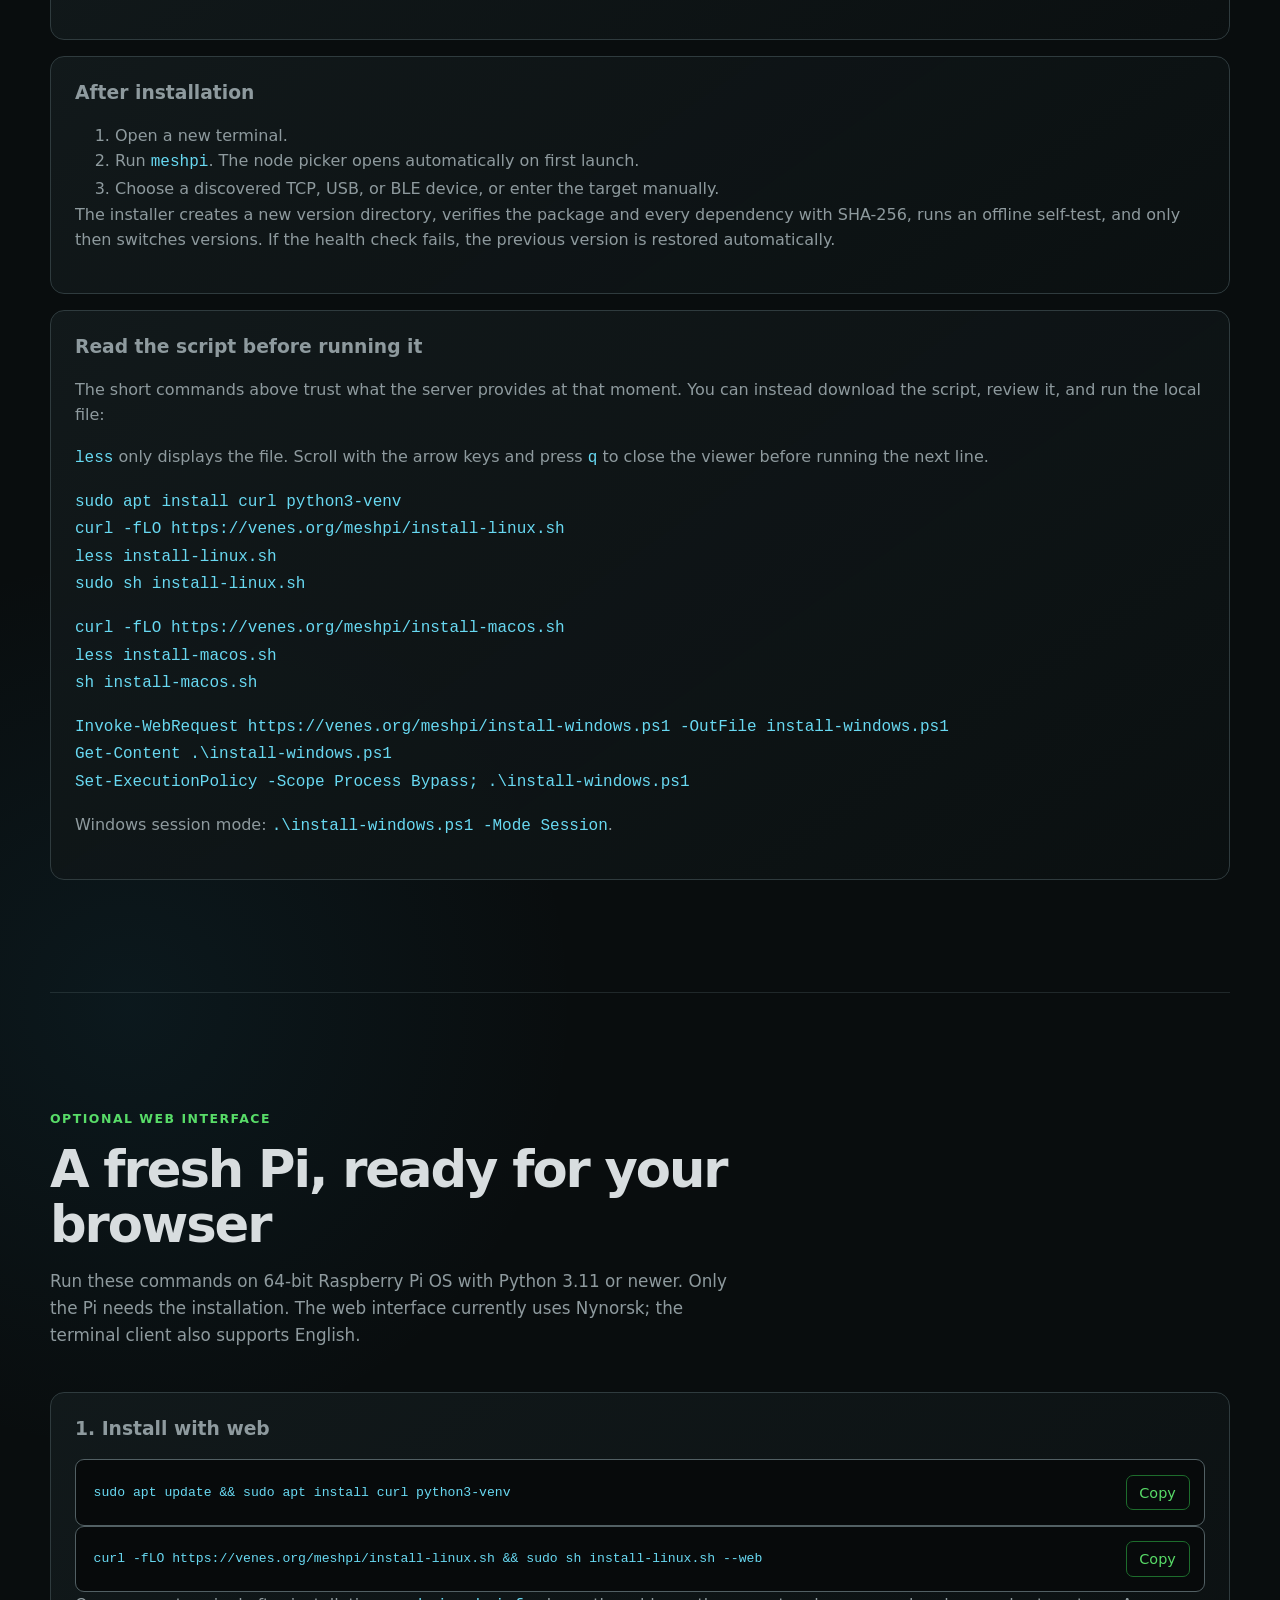
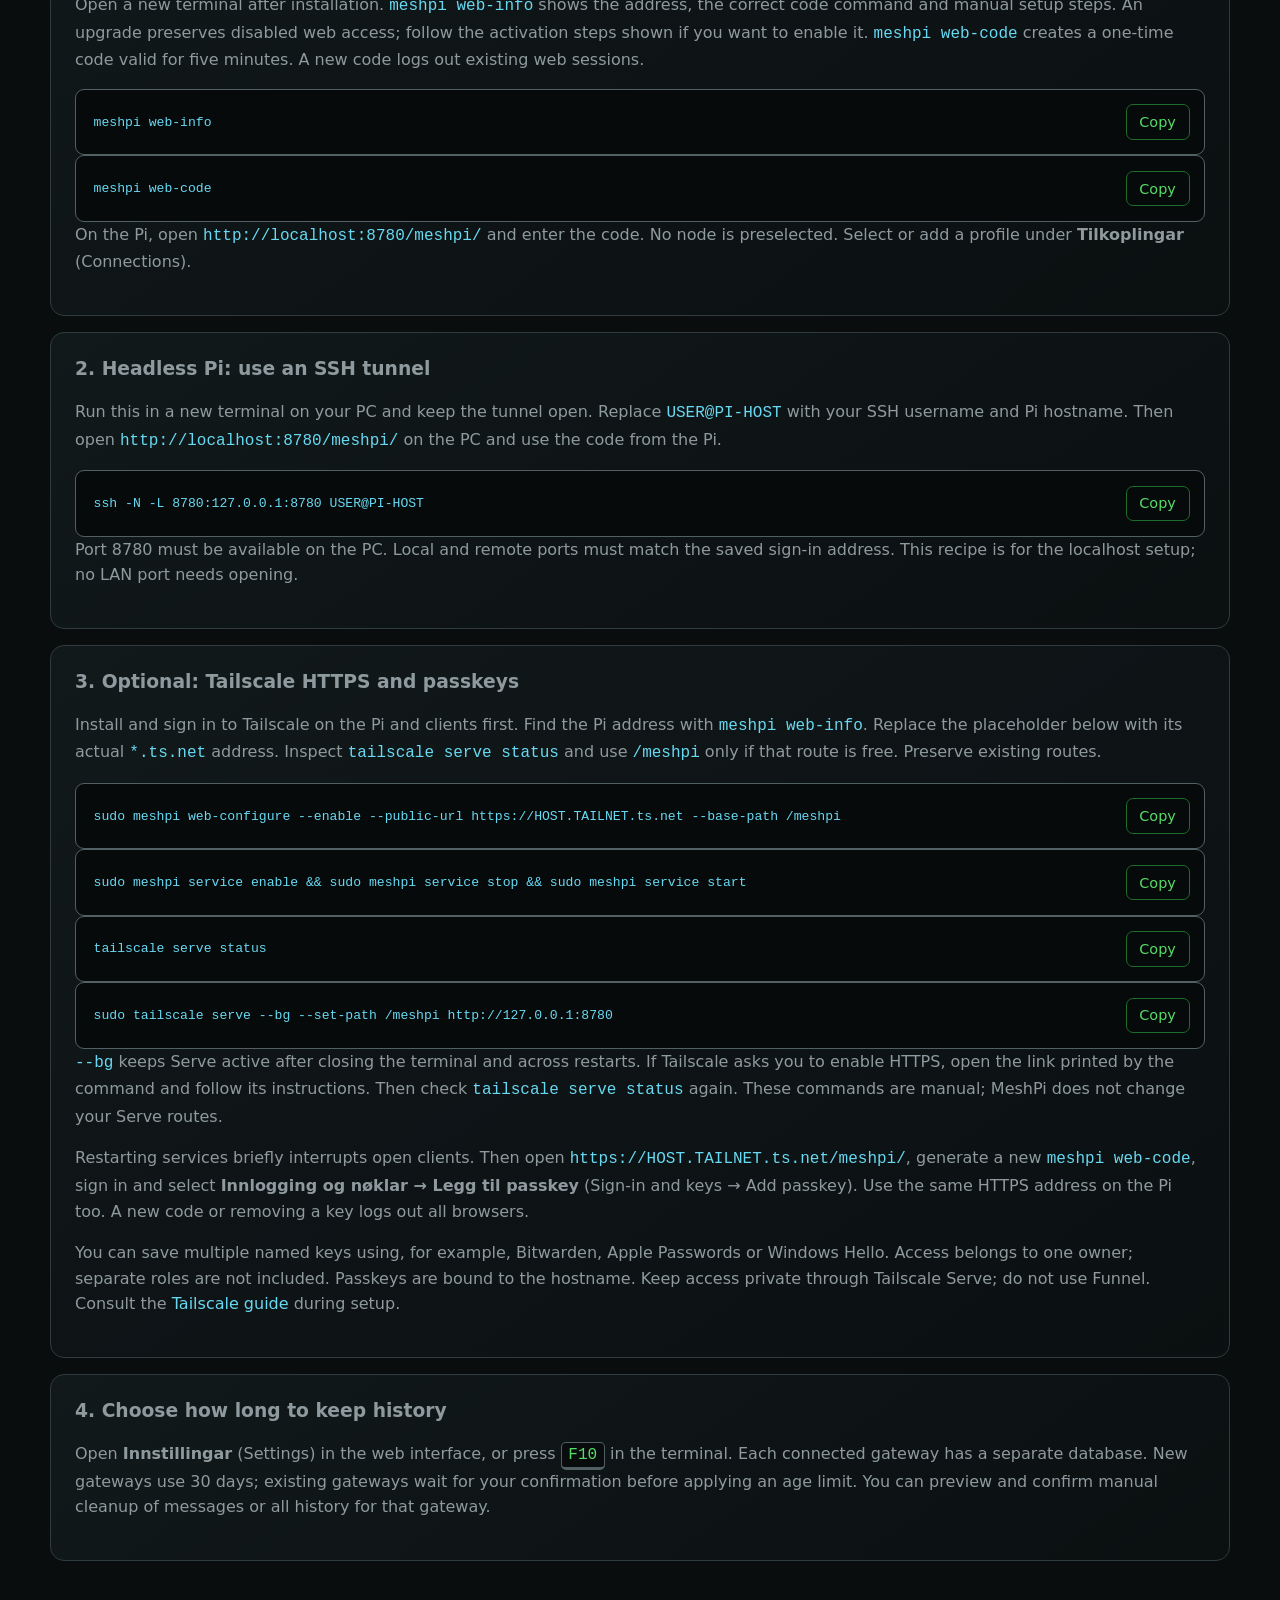
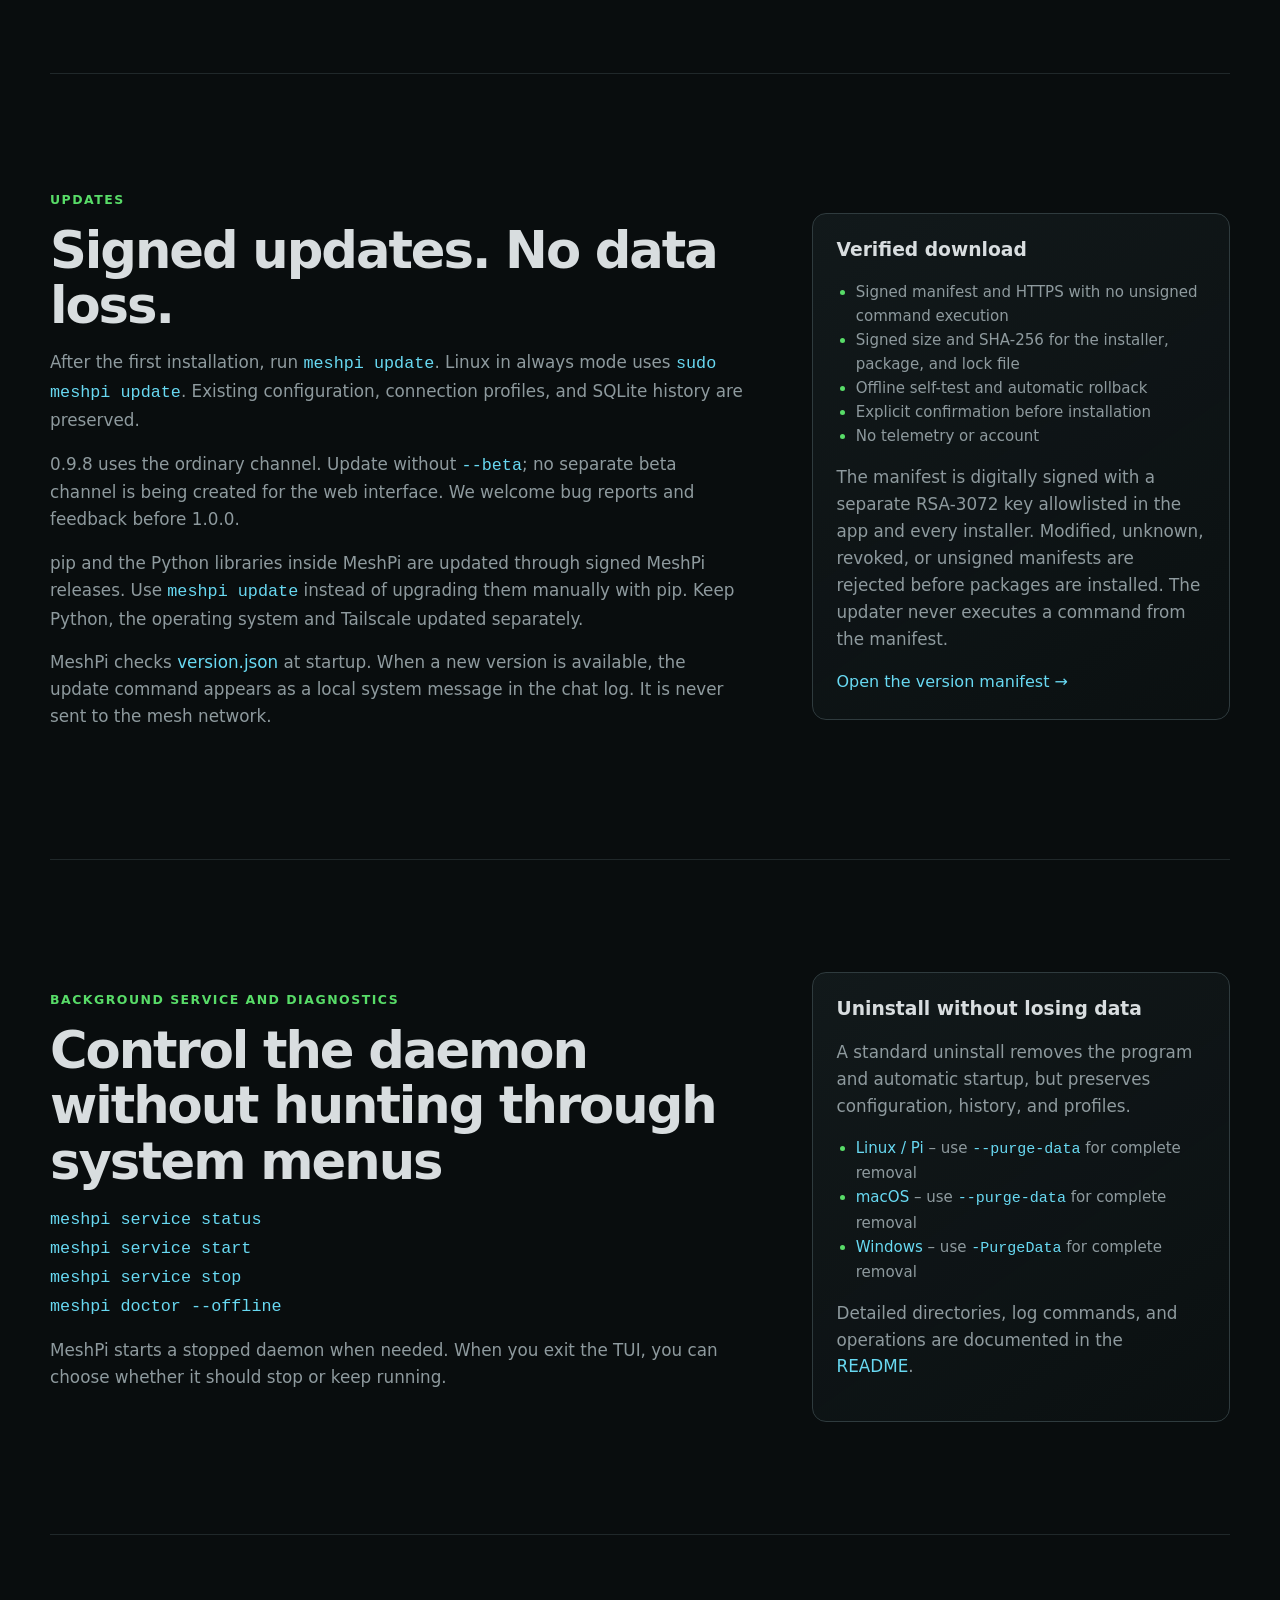
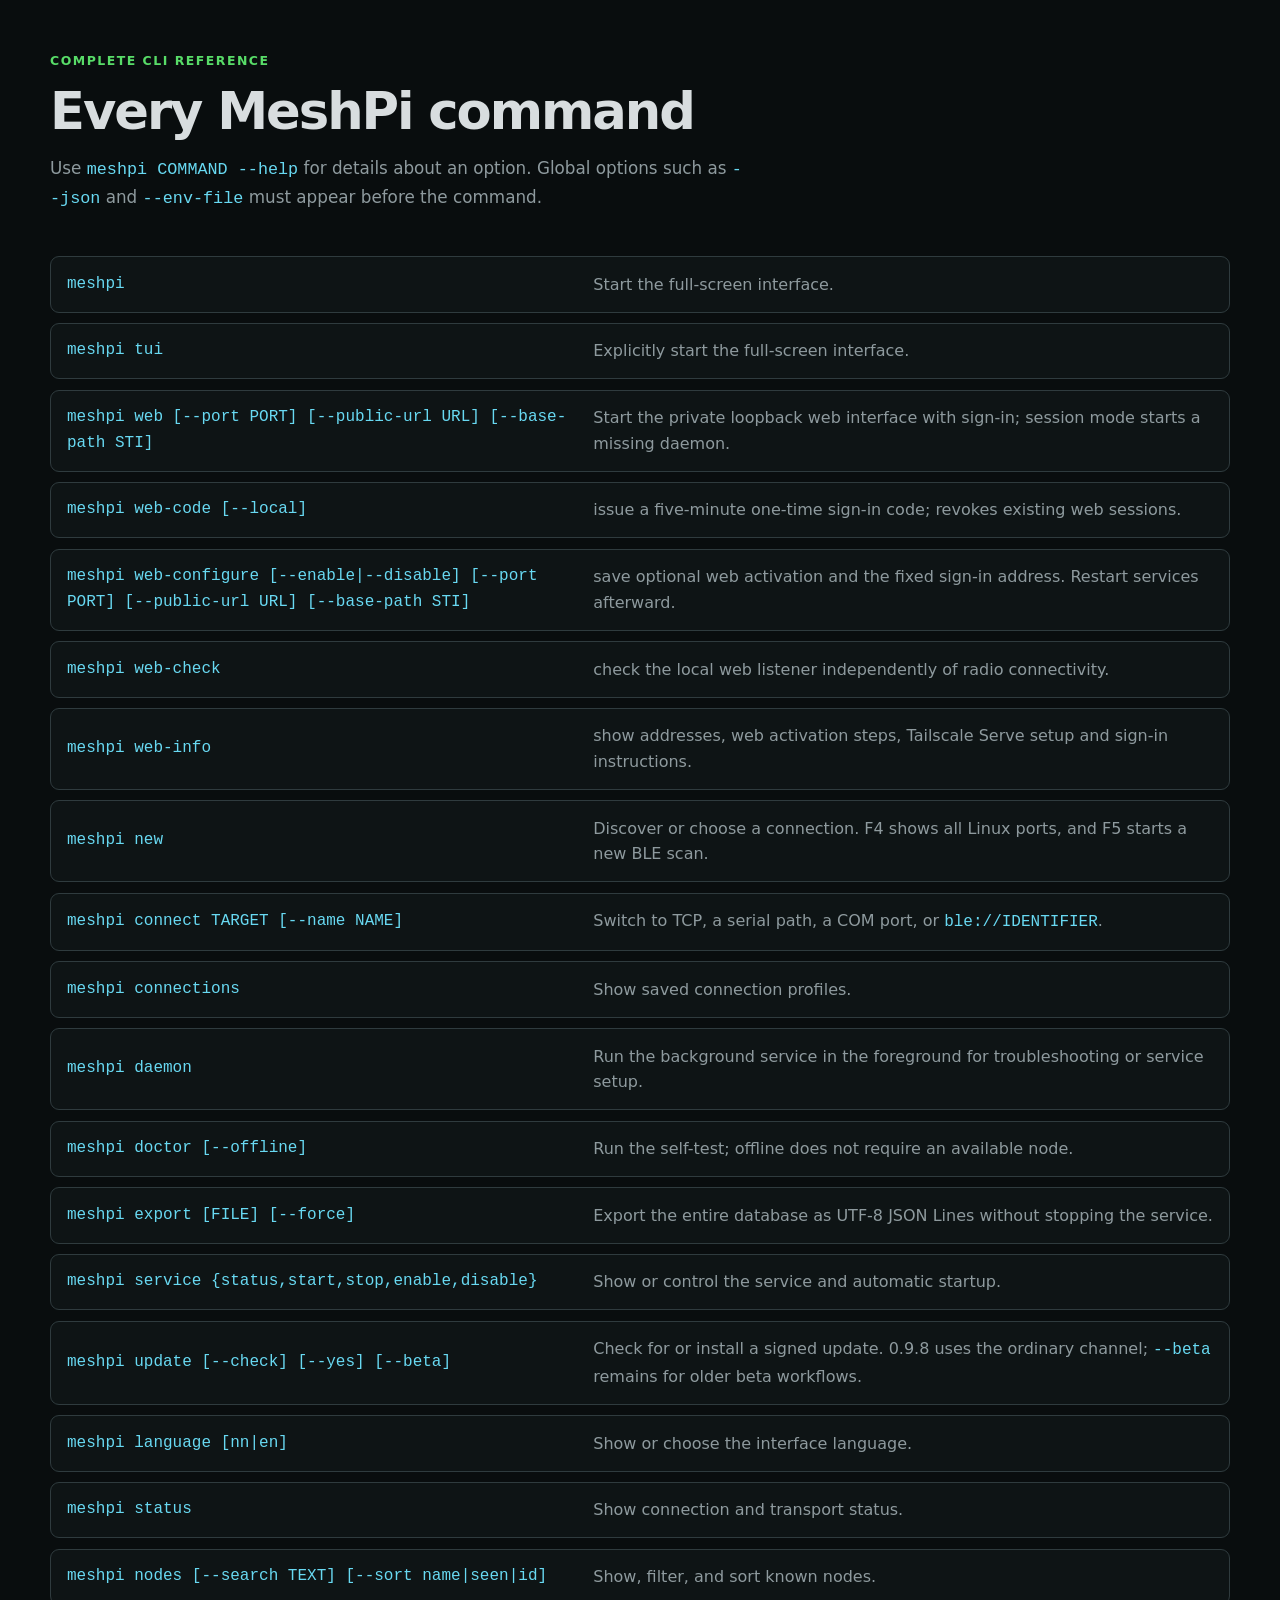
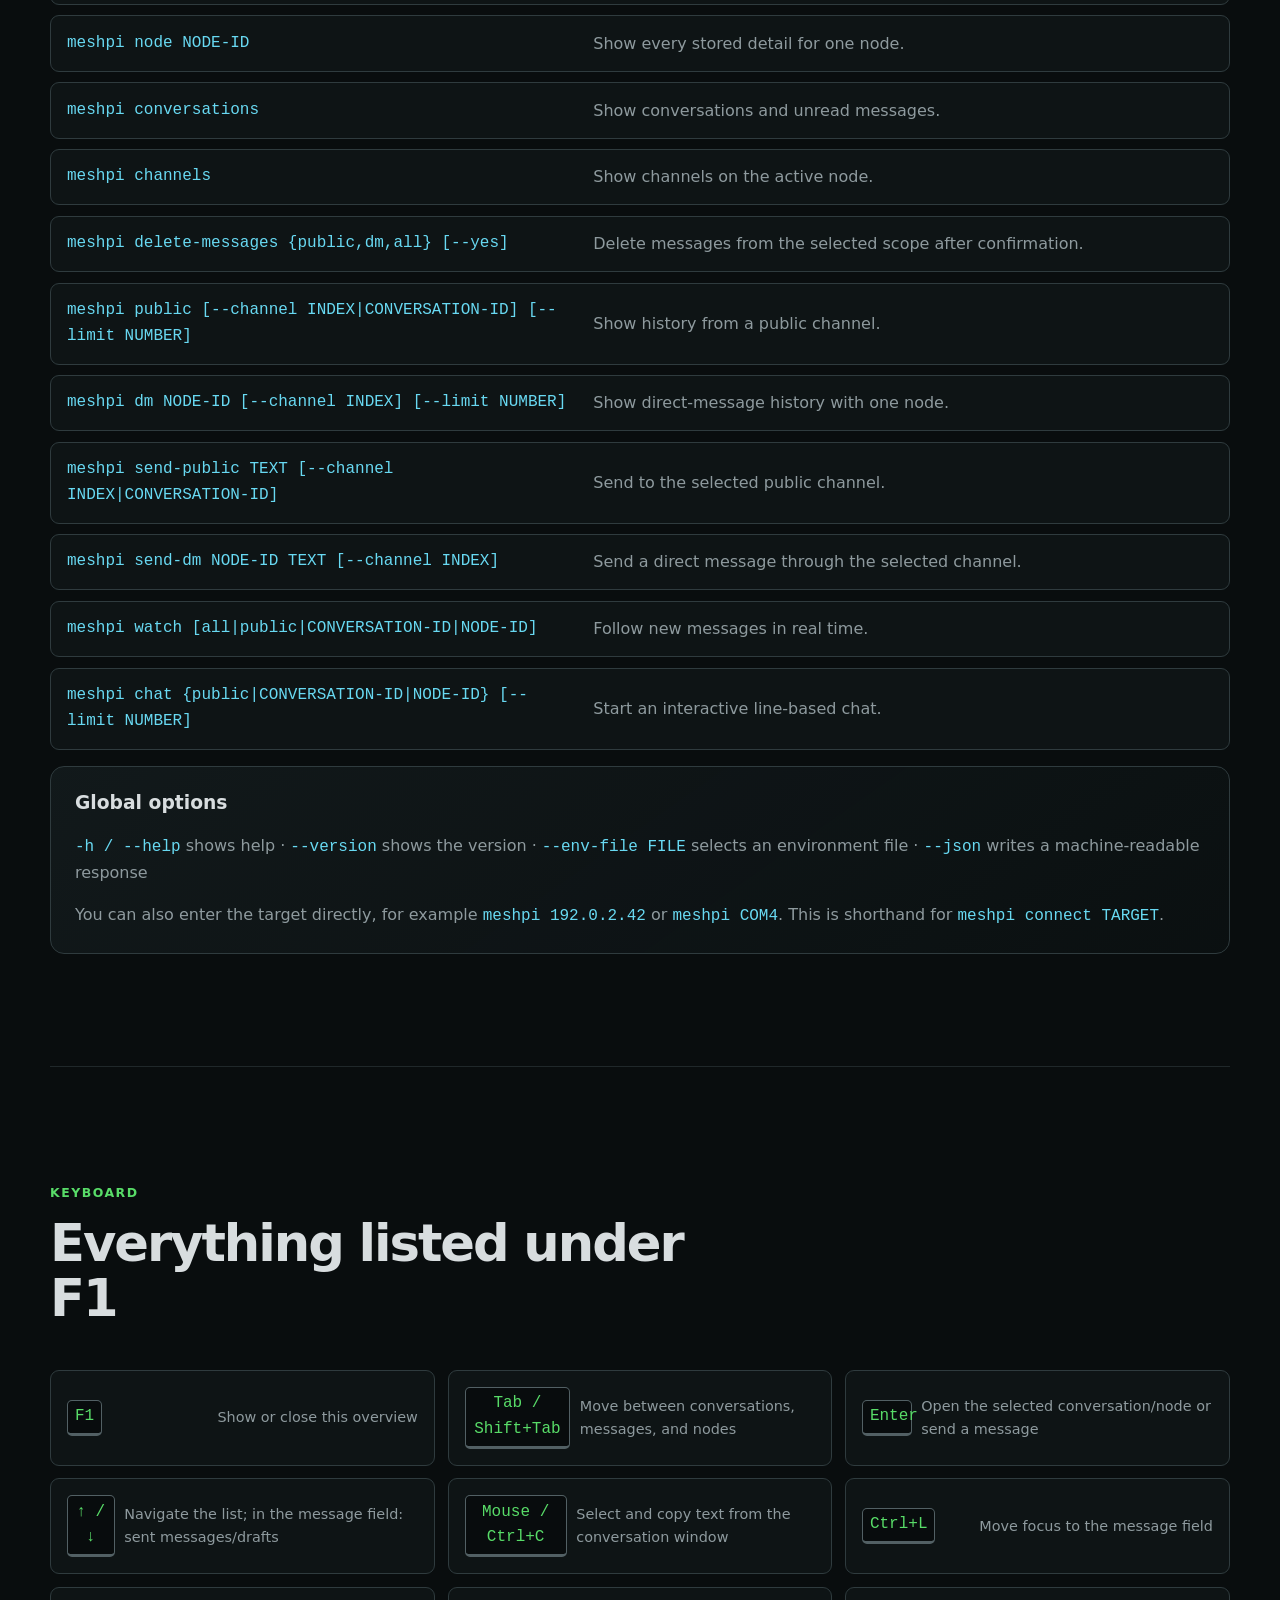
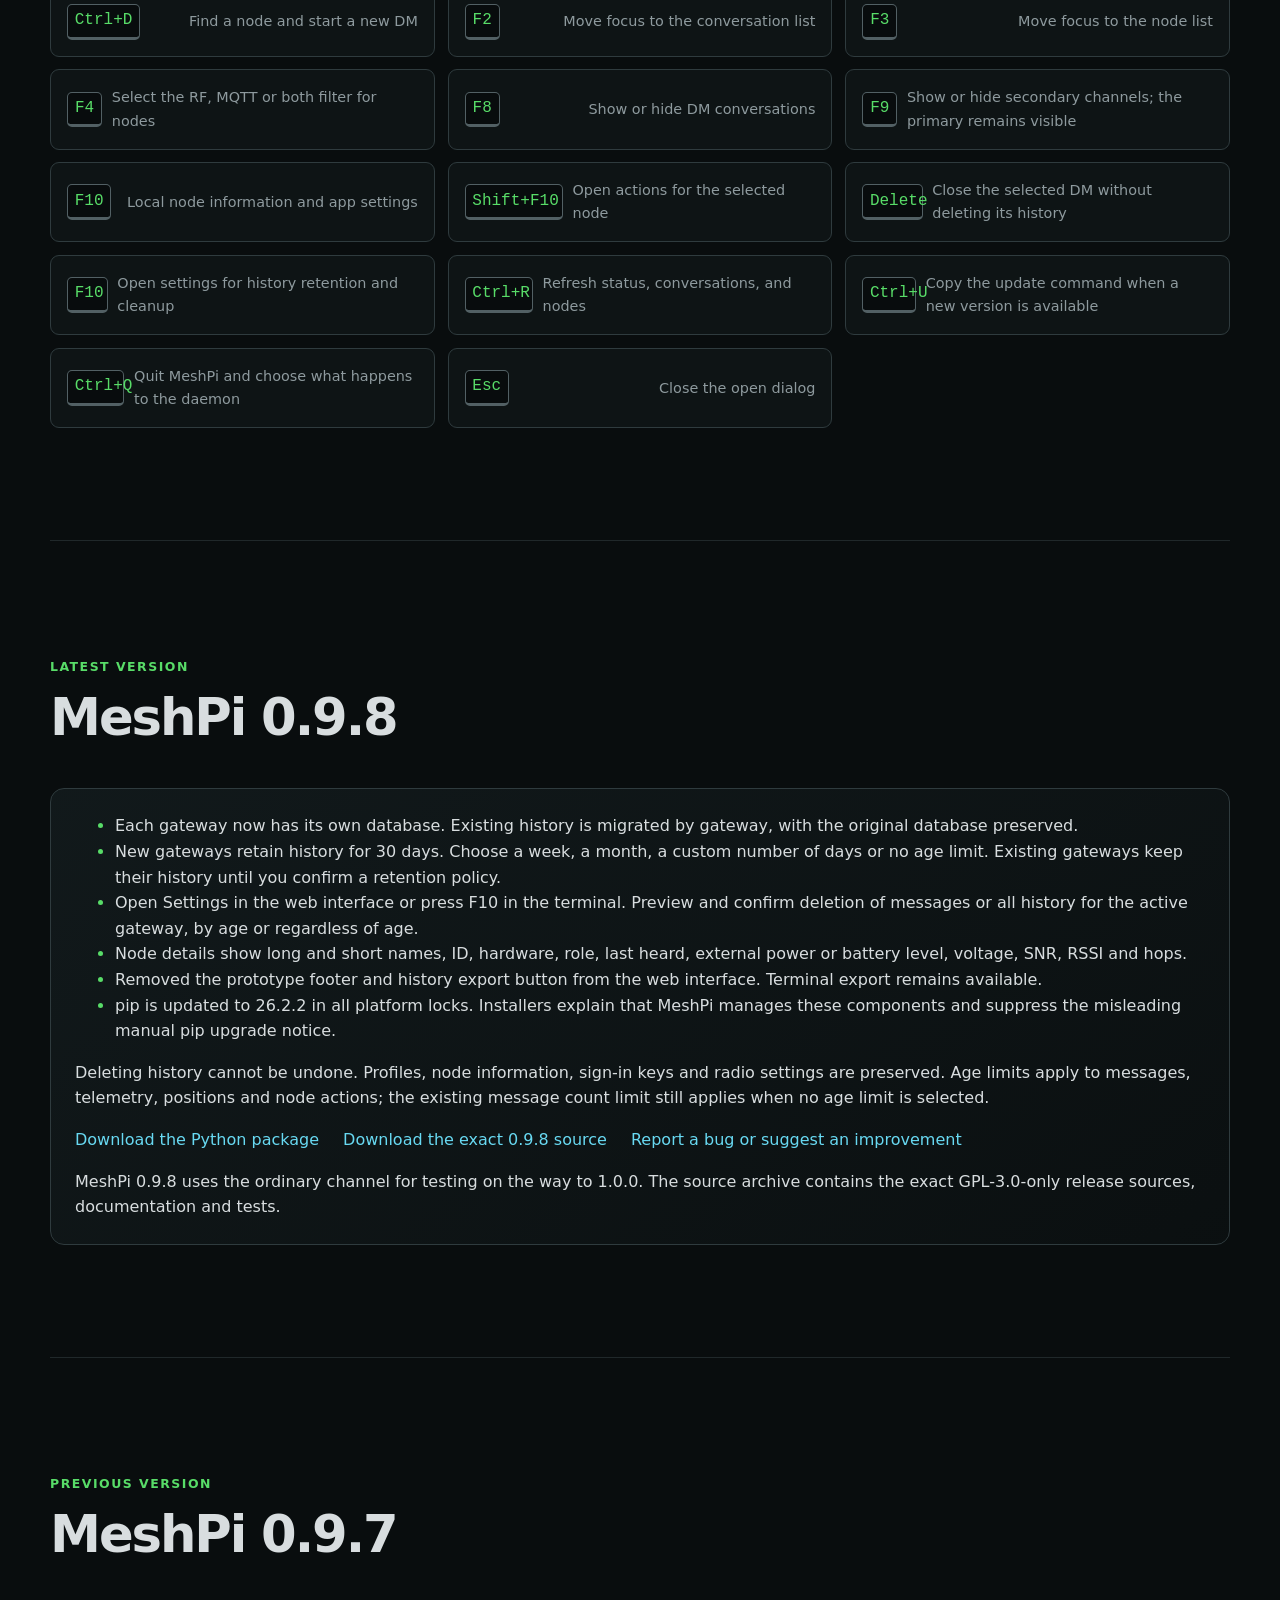
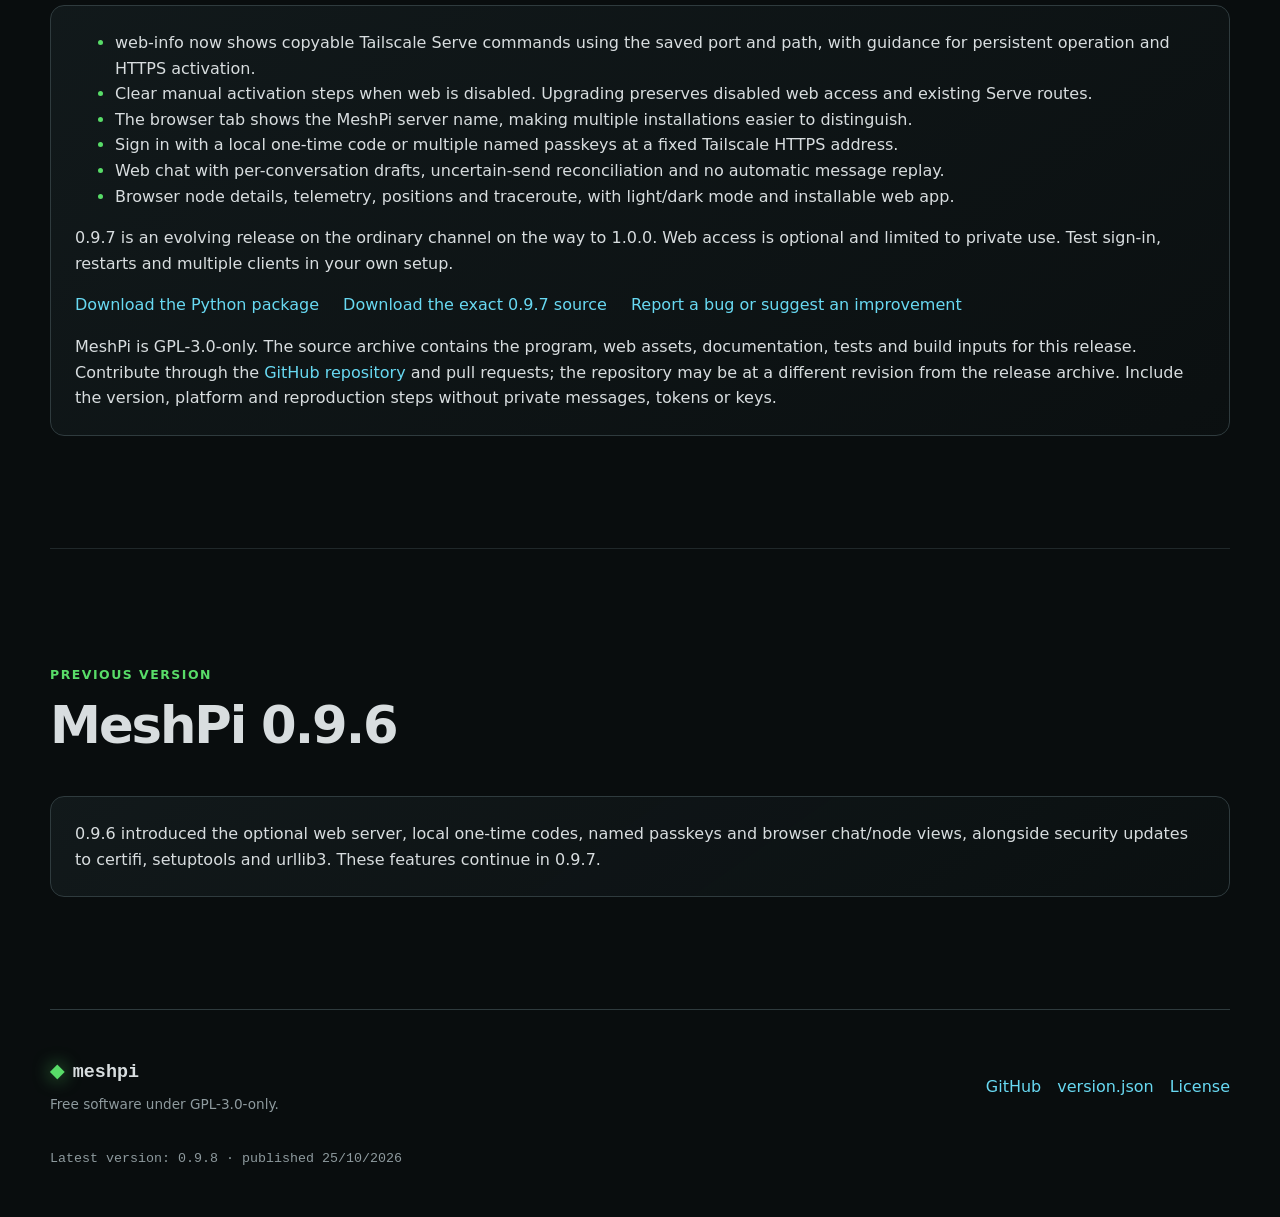
==== commit 5ca5ae0a: "Release MeshPi 0.9.8 with private web interface and gateway history" ====
--- a/website/index.html
+++ b/website/index.html
@@ -3,13 +3,13 @@
 <head>
   <meta charset="utf-8">
   <meta name="viewport" content="width=device-width, initial-scale=1">
-  <meta name="description" content="MeshPi er ein terminalklient for Meshtastic på Linux, Raspberry Pi, macOS og Windows.">
+  <meta name="description" content="MeshPi 0.9.8 for Linux, Raspberry Pi, macOS og Windows, med valfri privat webserver og passkeys.">
   <meta name="theme-color" content="#090d0e">
-  <title>MeshPi – Meshtastic i terminalen</title>
-  <link rel="stylesheet" href="styles.css">
-  <script src="script.js?v=0.9.5" defer></script>
+  <title data-en="MeshPi – Meshtastic in your terminal and browser">MeshPi – Meshtastic i terminal og nettlesar</title>
+  <link rel="stylesheet" href="styles.css?v=0.9.8">
+  <script src="script.js?v=0.9.8" defer></script>
 </head>
-<body>
+<body data-title-nn="MeshPi – Meshtastic i terminal og nettlesar" data-title-en="MeshPi – Meshtastic in your terminal and browser" data-description-nn="MeshPi 0.9.8 for Linux, Raspberry Pi, macOS og Windows, med valfri privat webserver og passkeys." data-description-en="MeshPi 0.9.8 for Linux, Raspberry Pi, macOS and Windows, with an optional private web server and passkeys.">
   <a class="skip-link" href="#installasjon" data-en="Skip to installation">Gå til installasjon</a>
 
   <header class="site-header">
@@ -20,6 +20,7 @@
     <nav aria-label="Hovudmeny" data-aria-en="Main menu">
       <a href="#funksjonar" data-en="Features">Funksjonar</a>
       <a href="#installasjon" data-en="Install">Installer</a>
+      <a href="#web" data-en="Web interface">Webgrensesnitt</a>
       <a href="#oppdatering" data-en="Update">Oppdater</a>
       <a href="#drift" data-en="Operations">Drift</a>
       <a href="#kommandoar" data-en="Commands">Kommandoar</a>
@@ -34,16 +35,17 @@
   <main>
     <section class="hero">
       <div class="hero-copy">
-        <div class="eyebrow"><span class="status-dot"></span> <span data-en="Version 0.9.5">Versjon 0.9.5</span></div>
-        <h1><span class="heading-line" data-en="Meshtastic chat.">Meshtastic-chat.</span><br><span data-en="Right in your terminal.">Rett i terminalen.</span></h1>
-        <p class="lead" data-en="MeshPi keeps the radio connection open in the background, receives messages in real time, and gives you public chat, direct messages, history, and a node list in a fast terminal interface.">
+        <div class="eyebrow"><span class="status-dot"></span> <span data-en="Version 0.9.8">Versjon 0.9.8</span></div>
+        <h1><span class="heading-line" data-en="Meshtastic chat.">Meshtastic-chat.</span><br><span data-en="Terminal and browser.">Terminal og nettlesar.</span></h1>
+        <p class="lead" data-en="MeshPi keeps the radio connection open in the background, receives messages in real time, and gives you public chat, direct messages, history, and a node list in the terminal or optional private web interface.">
           MeshPi held radiosambandet ope i bakgrunnen, tek imot meldingar i
           sanntid og gir deg public chat, DM, historikk og nodeliste i eit
-          raskt terminalgrensesnitt.
-        </p>
+          terminalgrensesnitt eller eit valfritt privat webgrensesnitt.
+        </p>
+        <p data-en-html="0.9.8 uses the ordinary channel for evaluation on the way to 1.0.0. No separate beta channel is needed. Bug reports and real-world feedback are welcome.">0.9.8 kjem i ordinær kanal for utprøving fram mot 1.0.0. Ingen eigen betakanal er nødvendig. Meld gjerne feil og erfaringar.</p>
         <div class="hero-actions">
           <a class="button primary" href="#installasjon" data-en="Install MeshPi">Installer MeshPi</a>
-          <a class="button secondary" href="https://github.com/rvenes/meshpi" data-en="View source code">Sjå kjeldekoden</a>
+          <a class="button secondary" href="downloads/meshpi-0.9.8.tar.gz" data-en="Download 0.9.8 source">Last ned kjeldekode for 0.9.8</a>
         </div>
         <ul class="badges" aria-label="Teknisk informasjon" data-aria-en="Technical information">
           <li>Linux</li>
@@ -59,7 +61,7 @@
           <strong>meshpi</strong>
         </div>
         <div class="terminal-status">
-          <b>MeshPi 0.9.5</b><i>●</i> <span data-en="Connected">Tilkopla</span>
+          <b>MeshPi 0.9.8</b><i>●</i> <span data-en="Connected">Tilkopla</span>
           <span>BLE Meshtastic</span>
         </div>
         <div class="terminal-grid">
@@ -119,6 +121,16 @@
           <h3 data-en="Local history">Lokal historikk</h3>
           <p data-en="Messages, traceroute results, unread status, and node information are stored locally in SQLite. Archiving deletes nothing, and the CLI can clear messages by scope.">Meldingar, traceroute-resultat, ulest-status og nodeinformasjon blir lagra lokalt i SQLite. Arkivering slettar ingenting, og meldingar kan tømmast etter omfang med CLI-en.</p>
         </article>
+        <article>
+          <span class="feature-number">05</span>
+          <h3 data-en="Optional web server">Valfri webserver</h3>
+          <p data-en-html="Choose web access during installation. The same daemon and history serve the terminal and multiple browsers; phones and PCs need no separate MeshPi client.">Vel web under installasjonen. Same daemon og historikk kan brukast frå terminalen og fleire nettlesarar; mobil og PC treng ingen separat MeshPi-klient.</p>
+        </article>
+        <article>
+          <span class="feature-number">06</span>
+          <h3 data-en="Private sign-in">Privat innlogging</h3>
+          <p data-en-html="Use a one-time code on localhost, or multiple passkeys at a fixed Tailscale HTTPS address. The web server listens on loopback and opens no direct LAN port.">Bruk eingongskode på localhost, eller fleire passkeys på ei fast Tailscale HTTPS-adresse. Webserveren lyttar berre lokalt og opnar ingen port direkte på LAN-et.</p>
+        </article>
       </div>
     </section>
 
@@ -209,6 +221,11 @@
             </div>
           </div>
         </div>
+      </div>
+
+      <div class="after-install">
+        <h3 data-en="Choose whether to enable web">Vel om web skal vere med</h3>
+        <p data-en-html="Fresh interactive installations ask first; the default is no. Use &lt;code&gt;--web&lt;/code&gt; or &lt;code&gt;--no-web&lt;/code&gt; on Linux/macOS and &lt;code&gt;-Web Enabled&lt;/code&gt; or &lt;code&gt;-Web Disabled&lt;/code&gt; on Windows. Omit the option on upgrades to preserve your settings. See the &lt;a href=&quot;#web&quot;&gt;Pi setup with web&lt;/a&gt;.">Fersk interaktiv installasjon spør først; standard er nei. Bruk <code>--web</code> eller <code>--no-web</code> på Linux/macOS, og <code>-Web Enabled</code> eller <code>-Web Disabled</code> på Windows. Utelat valet ved oppdatering for å bevare oppsettet. Sjå <a href="#web">Pi-oppskrifta med web</a>.</p>
       </div>
 
       <div class="after-install">
@@ -248,6 +265,44 @@
       </div>
     </section>
 
+    <section id="web" class="section">
+      <div class="section-heading">
+        <span data-en="Optional web interface">Valfritt webgrensesnitt</span>
+        <h2 data-en="A fresh Pi, ready for your browser">Ein fersk Pi, klar for nettlesaren</h2>
+        <p data-en-html="Run these commands on 64-bit Raspberry Pi OS with Python 3.11 or newer. Only the Pi needs the installation. The web interface currently uses Nynorsk; the terminal client also supports English.">Køyr kommandoane på 64-bits Raspberry Pi OS med Python 3.11 eller nyare. Berre Pi-en treng installasjonen. Webgrensesnittet er på nynorsk; terminalklienten støttar òg engelsk.</p>
+      </div>
+      <div class="after-install">
+        <h3 data-en="1. Install with web">1. Installer med web</h3>
+        <div class="command-box"><code id="pi-packages-command">sudo apt update &amp;&amp; sudo apt install curl python3-venv</code><button data-copy-target="pi-packages-command" data-en="Copy">Kopier</button></div>
+        <div class="command-box"><code id="pi-web-install-command">curl -fLO https://venes.org/meshpi/install-linux.sh &amp;&amp; sudo sh install-linux.sh --web</code><button data-copy-target="pi-web-install-command" data-en="Copy">Kopier</button></div>
+        <p data-en-html="Open a new terminal after installation. &lt;code&gt;meshpi web-info&lt;/code&gt; shows the address, the correct code command and manual setup steps. An upgrade preserves disabled web access; follow the activation steps shown if you want to enable it. &lt;code&gt;meshpi web-code&lt;/code&gt; creates a one-time code valid for five minutes. A new code logs out existing web sessions.">Opne ein ny terminal etter installasjonen. <code>meshpi web-info</code> viser adressa, rett kodekommando og manuelle oppsettssteg. Oppdatering bevarer avslått web; følg aktiveringsstega som blir viste dersom du vil slå det på. <code>meshpi web-code</code> lagar ein eingongskode som varer i fem minutt. Ein ny kode loggar ut eksisterande websesjonar.</p>
+        <div class="command-box"><code id="web-info-command">meshpi web-info</code><button data-copy-target="web-info-command" data-en="Copy">Kopier</button></div>
+        <div class="command-box"><code id="web-code-command">meshpi web-code</code><button data-copy-target="web-code-command" data-en="Copy">Kopier</button></div>
+        <p data-en-html="On the Pi, open &lt;code&gt;http://localhost:8780/meshpi/&lt;/code&gt; and enter the code. No node is preselected. Select or add a profile under &lt;strong&gt;Tilkoplingar&lt;/strong&gt; (Connections).">På Pi-en opnar du <code>http://localhost:8780/meshpi/</code> og skriv inn koden. Ingen node er førehandsvald. Vel eller legg til ein profil under <strong>Tilkoplingar</strong>.</p>
+      </div>
+      <div class="after-install">
+        <h3 data-en="2. Headless Pi: use an SSH tunnel">2. Pi utan skjerm: bruk ein SSH-tunnel</h3>
+        <p data-en-html="Run this in a new terminal on your PC and keep the tunnel open. Replace &lt;code&gt;USER@PI-HOST&lt;/code&gt; with your SSH username and Pi hostname. Then open &lt;code&gt;http://localhost:8780/meshpi/&lt;/code&gt; on the PC and use the code from the Pi.">Køyr dette i ein ny terminal på PC-en og lat tunnelen stå open. Byt <code>USER@PI-HOST</code> med din SSH-brukar og Pi-vert. Opne deretter <code>http://localhost:8780/meshpi/</code> på PC-en og bruk koden frå Pi-en.</p>
+        <div class="command-box"><code id="pi-web-tunnel-command">ssh -N -L 8780:127.0.0.1:8780 USER@PI-HOST</code><button data-copy-target="pi-web-tunnel-command" data-en="Copy">Kopier</button></div>
+        <p data-en-html="Port 8780 must be available on the PC. Local and remote ports must match the saved sign-in address. This recipe is for the localhost setup; no LAN port needs opening.">Port 8780 må vere ledig på PC-en. Lokal og fjern port skal samsvare med den lagra innloggingsadressa. Oppskrifta gjeld localhost-oppsett; du treng ikkje opne ein LAN-port.</p>
+      </div>
+      <div class="after-install">
+        <h3 data-en="3. Optional: Tailscale HTTPS and passkeys">3. Valfritt: Tailscale HTTPS og passkeys</h3>
+        <p data-en-html="Install and sign in to Tailscale on the Pi and clients first. Find the Pi address with &lt;code&gt;meshpi web-info&lt;/code&gt;. Replace the placeholder below with its actual &lt;code&gt;*.ts.net&lt;/code&gt; address. Inspect &lt;code&gt;tailscale serve status&lt;/code&gt; and use &lt;code&gt;/meshpi&lt;/code&gt; only if that route is free. Preserve existing routes.">Installer og logg inn i Tailscale på Pi-en og klientane først. Finn Pi-adressa med <code>meshpi web-info</code>. Byt plasshaldaradressa under med den faktiske <code>*.ts.net</code>-adressa. Kontroller <code>tailscale serve status</code>, og bruk berre <code>/meshpi</code> dersom ruta er ledig. Eksisterande ruter skal bevarast.</p>
+        <div class="command-box"><code id="web-tailscale-config-command">sudo meshpi web-configure --enable --public-url https://HOST.TAILNET.ts.net --base-path /meshpi</code><button data-copy-target="web-tailscale-config-command" data-en="Copy">Kopier</button></div>
+        <div class="command-box"><code id="web-tailscale-restart-command">sudo meshpi service enable &amp;&amp; sudo meshpi service stop &amp;&amp; sudo meshpi service start</code><button data-copy-target="web-tailscale-restart-command" data-en="Copy">Kopier</button></div>
+        <div class="command-box"><code id="web-tailscale-status-command">tailscale serve status</code><button data-copy-target="web-tailscale-status-command" data-en="Copy">Kopier</button></div>
+        <div class="command-box"><code id="web-tailscale-serve-command">sudo tailscale serve --bg --set-path /meshpi http://127.0.0.1:8780</code><button data-copy-target="web-tailscale-serve-command" data-en="Copy">Kopier</button></div>
+        <p data-en-html="&lt;code&gt;--bg&lt;/code&gt; keeps Serve active after closing the terminal and across restarts. If Tailscale asks you to enable HTTPS, open the link printed by the command and follow its instructions. Then check &lt;code&gt;tailscale serve status&lt;/code&gt; again. These commands are manual; MeshPi does not change your Serve routes."><code>--bg</code> held Serve aktivt etter at terminalen blir lukka og etter omstart. Dersom Tailscale ber om HTTPS-aktivering, opnar du lenkja frå kommandoen og følgjer rettleiinga. Kontroller deretter <code>tailscale serve status</code> igjen. Kommandoane er manuelle; MeshPi endrar ikkje Serve-rutene dine.</p>
+        <p data-en-html="Restarting services briefly interrupts open clients. Then open &lt;code&gt;https://HOST.TAILNET.ts.net/meshpi/&lt;/code&gt;, generate a new &lt;code&gt;meshpi web-code&lt;/code&gt;, sign in and select &lt;strong&gt;Innlogging og nøklar → Legg til passkey&lt;/strong&gt; (Sign-in and keys → Add passkey). Use the same HTTPS address on the Pi too. A new code or removing a key logs out all browsers.">Tenesteomstart bryt sambandet kortvarig for opne klientar. Opne så <code>https://HOST.TAILNET.ts.net/meshpi/</code>, lag ein ny <code>meshpi web-code</code>, logg inn og vel <strong>Innlogging og nøklar → Legg til passkey</strong>. Bruk same HTTPS-adresse også på Pi-en. Ny kode eller fjerning av ein nøkkel loggar ut alle nettlesarar.</p>
+        <p data-en-html="You can save multiple named keys using, for example, Bitwarden, Apple Passwords or Windows Hello. Access belongs to one owner; separate roles are not included. Passkeys are bound to the hostname. Keep access private through Tailscale Serve; do not use Funnel. Consult the &lt;a href=&quot;https://tailscale.com/docs/features/tailscale-serve&quot;&gt;Tailscale guide&lt;/a&gt; during setup.">Du kan lagre fleire namngjevne nøklar i til dømes Bitwarden, Apple Passord eller Windows Hello. Éin eigar har tilgang; separate roller er ikkje med. Passkeys følgjer domenenamnet. Hald tilgangen privat gjennom Tailscale Serve; ikkje bruk Funnel. Les <a href="https://tailscale.com/docs/features/tailscale-serve">Tailscale-rettleiinga</a> ved oppsett.</p>
+      </div>
+      <div class="after-install">
+        <h3 data-en="4. Choose how long to keep history">4. Vel kor lenge historikken skal lagrast</h3>
+        <p data-en-html="Open &lt;strong&gt;Innstillingar&lt;/strong&gt; (Settings) in the web interface, or press &lt;kbd&gt;F10&lt;/kbd&gt; in the terminal. Each connected gateway has a separate database. New gateways use 30 days; existing gateways wait for your confirmation before applying an age limit. You can preview and confirm manual cleanup of messages or all history for that gateway.">Opne <strong>Innstillingar</strong> i webgrensesnittet, eller trykk <kbd>F10</kbd> i terminalen. Kvar tilkopla gateway har eigen database. Nye gatewayar bruker 30 dagar; eksisterande gatewayar ventar på stadfestinga di før ei aldersgrense blir teken i bruk. Du kan sjå og stadfeste manuell rydding av meldingar eller all historikk for gatewayen.</p>
+      </div>
+    </section>
+
     <section id="oppdatering" class="section split-section">
       <div>
         <span class="section-kicker" data-en="Updates">Oppdatering</span>
@@ -258,13 +313,8 @@
           Eksisterande konfigurasjon, tilkoplingsprofilar og SQLite-historikk
           blir tekne vare på.
         </p>
-        <p data-en-html="Anyone can choose the signed beta channel with &lt;code&gt;meshpi update --beta&lt;/code&gt;. This command requires MeshPi 0.8.6 or newer. Older installations use the full installation path on the &lt;a href=&quot;beta/&quot;&gt;beta page&lt;/a&gt;. Beta releases may contain bugs; without &lt;code&gt;--beta&lt;/code&gt;, only the stable channel is used.">
-          Alle kan velje den signerte betakanalen med
-          <code>meshpi update --beta</code>. Kommandoen krev MeshPi 0.8.6 eller
-          nyare. Eldre installasjonar bruker den fulle installasjonsvegen på
-          <a href="beta/">betasida</a>. Beta kan innehalde feil; utan
-          <code>--beta</code> blir berre den stabile kanalen brukt.
-        </p>
+        <p data-en-html="0.9.8 uses the ordinary channel. Update without &lt;code&gt;--beta&lt;/code&gt;; no separate beta channel is being created for the web interface. We welcome bug reports and feedback before 1.0.0.">0.9.8 bruker ordinær kanal. Oppdater utan <code>--beta</code>; det blir ikkje laga ein eigen betakanal for webgrensesnittet. Me tek imot feilrapportar og erfaringar før 1.0.0.</p>
+        <p data-en-html="pip and the Python libraries inside MeshPi are updated through signed MeshPi releases. Use &lt;code&gt;meshpi update&lt;/code&gt; instead of upgrading them manually with pip. Keep Python, the operating system and Tailscale updated separately.">pip og Python-biblioteka inne i MeshPi blir oppdaterte gjennom signerte MeshPi-utgivingar. Bruk <code>meshpi update</code> i staden for å oppgradere dei manuelt med pip. Hald Python, operativsystemet og Tailscale oppdaterte separat.</p>
         <p data-en-html="MeshPi checks &lt;a href=&quot;version.json&quot;&gt;version.json&lt;/a&gt; at startup. When a new version is available, the update command appears as a local system message in the chat log. It is never sent to the mesh network.">
           MeshPi sjekkar <a href="version.json">version.json</a> ved oppstart.
           Når ein ny versjon finst, blir oppdateringskommandoen vist som ei lokal
@@ -328,6 +378,11 @@
       <div class="command-reference">
         <div><code>meshpi</code><span data-en="Start the full-screen interface.">Start fullskjermsgrensesnittet.</span></div>
         <div><code>meshpi tui</code><span data-en="Explicitly start the full-screen interface.">Start fullskjermsgrensesnittet uttrykkeleg.</span></div>
+        <div><code>meshpi web [--port PORT] [--public-url URL] [--base-path STI]</code><span data-en="Start the private loopback web interface with sign-in; session mode starts a missing daemon.">Start privat webgrensesnitt på loopback med innlogging; sesjonsmodus startar ein manglande daemon.</span></div>
+        <div><code>meshpi web-code [--local]</code><span data-en="issue a five-minute one-time sign-in code; revokes existing web sessions.">lag ein femminutts eingongskode for innlogging; avsluttar eksisterande websesjonar.</span></div>
+        <div><code>meshpi web-configure [--enable|--disable] [--port PORT] [--public-url URL] [--base-path STI]</code><span data-en="save optional web activation and the fixed sign-in address. Restart services afterward.">lagre valfri webdrift og fast innloggingsadresse. Start tenestene på nytt etterpå.</span></div>
+        <div><code>meshpi web-check</code><span data-en="check the local web listener independently of radio connectivity.">kontroller den lokale weblyttaren uavhengig av radiosambandet.</span></div>
+        <div><code>meshpi web-info</code><span data-en="show addresses, web activation steps, Tailscale Serve setup and sign-in instructions.">vis adresser, steg for webaktivering, Tailscale Serve-oppsett og innloggingshjelp.</span></div>
         <div><code>meshpi new</code><span data-en="Discover or choose a connection. F4 shows all Linux ports, and F5 starts a new BLE scan.">Oppdag eller vel ei tilkopling. F4 viser alle Linux-portar, og F5 startar eit nytt BLE-søk.</span></div>
         <div><code data-en="meshpi connect TARGET [--name NAME]">meshpi connect MÅL [--name NAMN]</code><span data-en-html="Switch to TCP, a serial path, a COM port, or &lt;code&gt;ble://IDENTIFIER&lt;/code&gt;.">Byt til TCP, seriellsti, COM-port eller <code>ble://IDENTIFIKATOR</code>.</span></div>
         <div><code>meshpi connections</code><span data-en="Show saved connection profiles.">Vis lagra tilkoplingsprofilar.</span></div>
@@ -335,7 +390,7 @@
         <div><code>meshpi doctor [--offline]</code><span data-en="Run the self-test; offline does not require an available node.">Køyr sjølvtest; offline krev ikkje ein tilgjengeleg node.</span></div>
         <div><code data-en="meshpi export [FILE] [--force]">meshpi export [FIL] [--force]</code><span data-en="Export the entire database as UTF-8 JSON Lines without stopping the service.">Eksporter heile databasen som UTF-8 JSON Lines utan å stoppe tenesta.</span></div>
         <div><code>meshpi service {status,start,stop,enable,disable}</code><span data-en="Show or control the service and automatic startup.">Vis eller styr tenesta og autostart.</span></div>
-        <div><code>meshpi update [--check] [--yes] [--beta]</code><span data-en-html="Check for or install a signed update; &lt;code&gt;--beta&lt;/code&gt; selects the open beta channel available since MeshPi 0.8.6.">Sjekk eller installer ei signert oppdatering; <code>--beta</code> vel den opne betakanalen frå MeshPi 0.8.6.</span></div>
+        <div><code>meshpi update [--check] [--yes] [--beta]</code><span data-en-html="Check for or install a signed update. 0.9.8 uses the ordinary channel; &lt;code&gt;--beta&lt;/code&gt; remains for older beta workflows.">Sjekk eller installer ei signert oppdatering. 0.9.8 bruker ordinær kanal; <code>--beta</code> er bevart for eldre betaflytar.</span></div>
         <div><code>meshpi language [nn|en]</code><span data-en="Show or choose the interface language.">Vis eller vel språk for brukargrensesnittet.</span></div>
         <div><code>meshpi status</code><span data-en="Show connection and transport status.">Vis sambands- og tilkoplingsstatus.</span></div>
         <div><code data-en="meshpi nodes [--search TEXT] [--sort name|seen|id]">meshpi nodes [--search TEKST] [--sort name|seen|id]</code><span data-en="Show, filter, and sort known nodes.">Vis, filtrer og sorter kjende nodar.</span></div>
@@ -387,6 +442,7 @@
         <div><kbd>F10</kbd><span data-en="Local node information and app settings">Lokal nodeinfo og appinnstillingar</span></div>
         <div><kbd>Shift+F10</kbd><span data-en="Open actions for the selected node">Opne handlingar for markert node</span></div>
         <div><kbd>Delete</kbd><span data-en="Close the selected DM without deleting its history">Lukk vald DM utan å slette historikken</span></div>
+        <div><kbd>F10</kbd><span data-en="Open settings for history retention and cleanup">Opne innstillingar for lagring og opprydding av historikk</span></div>
         <div><kbd>Ctrl+R</kbd><span data-en="Refresh status, conversations, and nodes">Oppdater status, samtalar og nodar</span></div>
         <div><kbd>Ctrl+U</kbd><span data-en="Copy the update command when a new version is available">Kopier oppdateringskommandoen når ein ny versjon finst</span></div>
         <div><kbd>Ctrl+Q</kbd><span data-en="Quit MeshPi and choose what happens to the daemon">Avslutt MeshPi og vel kva som skjer med daemonen</span></div>
@@ -394,23 +450,59 @@
       </div>
     </section>
 
-    <section id="release-0.9.5" class="section release-section">
+    <section id="release-0.9.8" class="section release-section">
       <div class="section-heading">
         <span data-en="Latest version">Siste versjon</span>
-        <h2>MeshPi 0.9.5</h2>
+        <h2>MeshPi 0.9.8</h2>
       </div>
       <div class="release-card">
         <ul>
-          <li data-en="F10 opens local node information with radio region, modem preset, role, battery, channel details and node counts">F10 opnar lokal nodeinfo med radioregion, modemprofil, rolle, batteri, kanaldetaljar og tal på nodar</li>
-          <li data-en="A wider, searchable node list shows last-seen times, GPS positions and battery; Enter opens details and a map link">Ei breiare, søkbar nodeliste viser sist sett, GPS-posisjon og batteri; Enter opnar detaljar og kartlenkje</li>
-          <li data-en="Remove one or more selected contacts from the connected radio, with confirmation and verification against a freshly read node list">Slett éin eller fleire valde kontaktar frå den tilkopla radioen, med stadfesting og verifikasjon mot ei nyinnlesen nodeliste</li>
-          <li data-en="Old and inactive channel entries are hidden when the radio's channels change, while message history is preserved">Gamle og inaktive kanaloppføringar blir skjulte når kanalane på radioen blir endra, medan meldingshistorikken blir bevart</li>
-          <li data-en="Profiles, message history and radio settings are preserved; contacts can be learned again from new traffic">Profilar, meldingshistorikk og radioinnstillingar blir bevarte; kontaktar kan bli lærte inn att frå ny trafikk</li>
+          <li data-en="Each gateway now has its own database. Existing history is migrated by gateway, with the original database preserved.">Kvar gateway har no sin eigen database. Eksisterande historikk blir flytta til rett gateway, medan den opphavlege databasen blir bevart.</li>
+          <li data-en="New gateways retain history for 30 days. Choose a week, a month, a custom number of days or no age limit. Existing gateways keep their history until you confirm a retention policy.">Nye gatewayar lagrar historikk i 30 dagar. Vel ei veke, ein månad, eige tal på dagar eller inga aldersgrense. Eksisterande gatewayar bevarer historikken fram til du stadfestar eit lagringsval.</li>
+          <li data-en="Open Settings in the web interface or press F10 in the terminal. Preview and confirm deletion of messages or all history for the active gateway, by age or regardless of age.">Opne Innstillingar i web eller trykk F10 i terminalen. Sjå og stadfest sletting av meldingar eller all historikk for aktiv gateway, etter alder eller uansett alder.</li>
+          <li data-en="Node details show long and short names, ID, hardware, role, last heard, external power or battery level, voltage, SNR, RSSI and hops.">Nodedetaljar viser langt namn, kortnamn, ID, maskinvare, rolle, sist høyrd, ekstern straum eller batterinivå, spenning, SNR, RSSI og hopp.</li>
+          <li data-en="Removed the prototype footer and history export button from the web interface. Terminal export remains available.">Fjerna prototypefoten og knappen for historieksport frå webgrensesnittet. Eksport i terminalen er framleis tilgjengeleg.</li>
+          <li data-en="pip is updated to 26.2.2 in all platform locks. Installers explain that MeshPi manages these components and suppress the misleading manual pip upgrade notice.">pip er oppdatert til 26.2.2 i alle plattformlåsene. Installatørane forklarer at MeshPi vedlikeheld desse komponentane og skjuler det misvisande varselet om manuell pip-oppgradering.</li>
         </ul>
+        <p data-en="Deleting history cannot be undone. Profiles, node information, sign-in keys and radio settings are preserved. Age limits apply to messages, telemetry, positions and node actions; the existing message count limit still applies when no age limit is selected.">Sletting av historikk kan ikkje angrast. Profilar, nodeinformasjon, innloggingsnøklar og radioinnstillingar blir bevarte. Aldersgrensa gjeld meldingar, telemetri, posisjonar og nodehandlingar; den eksisterande meldingsgrensa gjeld òg utan aldersgrense.</p>
         <div class="release-links">
-          <a href="downloads/meshpi-0.9.5-py3-none-any.whl" data-en="Download the Python package">Last ned Python-pakken</a>
-          <a href="https://github.com/rvenes/meshpi" data-en="Source code on GitHub">Kjeldekode på GitHub</a>
-        </div>
+          <a href="downloads/meshpi-0.9.8-py3-none-any.whl" data-en="Download the Python package">Last ned Python-pakken</a>
+          <a href="downloads/meshpi-0.9.8.tar.gz" data-en="Download the exact 0.9.8 source">Last ned kjeldekode for nøyaktig 0.9.8</a>
+          <a href="https://github.com/rvenes/meshpi/issues" data-en="Report a bug or suggest an improvement">Meld feil eller foreslå forbetringar</a>
+        </div>
+        <p data-en="MeshPi 0.9.8 uses the ordinary channel for testing on the way to 1.0.0. The source archive contains the exact GPL-3.0-only release sources, documentation and tests.">MeshPi 0.9.8 bruker ordinær kanal for utprøving fram mot 1.0.0. Kjeldearkivet inneheld nøyaktig utgivingskode, dokumentasjon og testar under GPL-3.0-only.</p>
+      </div>
+    </section>
+    <section id="release-0.9.7" class="section release-section">
+      <div class="section-heading">
+        <span data-en="Previous version">Førre versjon</span>
+        <h2>MeshPi 0.9.7</h2>
+      </div>
+      <div class="release-card">
+        <ul>
+          <li data-en="web-info now shows copyable Tailscale Serve commands using the saved port and path, with guidance for persistent operation and HTTPS activation.">web-info viser no kopierbare Tailscale Serve-kommandoar med lagra port og sti, og hjelp til vedvarande drift og HTTPS-aktivering.</li>
+          <li data-en="Clear manual activation steps when web is disabled. Upgrading preserves disabled web access and existing Serve routes.">Tydelege steg for manuell aktivering når web er avslått. Oppdatering bevarer avslått web og eksisterande Serve-ruter.</li>
+          <li data-en="The browser tab shows the MeshPi server name, making multiple installations easier to distinguish.">Nettlesarfana viser namnet på MeshPi-serveren, slik at fleire installasjonar er lettare å skilje.</li>
+          <li data-en="Sign in with a local one-time code or multiple named passkeys at a fixed Tailscale HTTPS address.">Innlogging med lokal eingongskode og fleire namngjevne passkeys på fast Tailscale HTTPS-adresse.</li>
+          <li data-en="Web chat with per-conversation drafts, uncertain-send reconciliation and no automatic message replay.">Webchat med samtaleutkast, kontroll av usikker sendestatus og vern mot automatisk ny sending.</li>
+          <li data-en="Browser node details, telemetry, positions and traceroute, with light/dark mode and installable web app.">Nodevising, telemetri, posisjon og traceroute i nettlesaren, med lys/mørk modus og installasjon som webapp.</li>
+        </ul>
+        <p data-en-html="0.9.7 is an evolving release on the ordinary channel on the way to 1.0.0. Web access is optional and limited to private use. Test sign-in, restarts and multiple clients in your own setup.">0.9.7 er ei utviklingsutgåve i ordinær kanal på vegen mot 1.0.0. Web er valfritt og avgrensa til privat bruk. Test innlogging, omstart og fleire klientar i ditt eige oppsett.</p>
+        <div class="release-links">
+          <a href="downloads/meshpi-0.9.7-py3-none-any.whl" data-en="Download the Python package">Last ned Python-pakken</a>
+          <a href="downloads/meshpi-0.9.7.tar.gz" data-en="Download the exact 0.9.7 source">Last ned kjeldekode for nøyaktig 0.9.7</a>
+          <a href="https://github.com/rvenes/meshpi/issues" data-en="Report a bug or suggest an improvement">Meld feil eller foreslå forbetringar</a>
+        </div>
+        <p data-en-html="MeshPi is GPL-3.0-only. The source archive contains the program, web assets, documentation, tests and build inputs for this release. Contribute through the &lt;a href=&quot;https://github.com/rvenes/meshpi&quot;&gt;GitHub repository&lt;/a&gt; and pull requests; the repository may be at a different revision from the release archive. Include the version, platform and reproduction steps without private messages, tokens or keys.">MeshPi er GPL-3.0-only. Kjeldearkivet inneheld programmet, webfilene, dokumentasjon, testar og byggjegrunnlaget for denne utgåva. Bidra gjennom <a href="https://github.com/rvenes/meshpi">GitHub-repoet</a> og pull requests; repoet kan ha ein annan revisjon enn utgivingsarkivet. Oppgi versjon, plattform og reproduksjonssteg utan private meldingar, token eller nøklar.</p>
+      </div>
+    </section>
+    <section id="release-0.9.6" class="section release-section">
+      <div class="section-heading">
+        <span data-en="Previous version">Førre versjon</span>
+        <h2>MeshPi 0.9.6</h2>
+      </div>
+      <div class="release-card">
+        <p data-en="0.9.6 introduced the optional web server, local one-time codes, named passkeys and browser chat/node views, alongside security updates to certifi, setuptools and urllib3. These features continue in 0.9.7.">0.9.6 innførte valfri webserver, lokale eingongskodar, namngjevne passkeys og chat/nodevising i nettlesaren, saman med tryggleiksoppdateringar av certifi, setuptools og urllib3. Funksjonane er vidareførte i 0.9.7.</p>
       </div>
     </section>
   </main>
--- a/website/styles.css
+++ b/website/styles.css
@@ -680,6 +680,22 @@
   flex-direction: column;
 }
 
+.release-section .release-card {
+  grid-template-columns: minmax(0, 1fr);
+  gap: 1rem;
+  align-items: start;
+}
+
+.release-section .release-card > * {
+  min-width: 0;
+  margin-block: 0;
+}
+
+.release-section .release-links {
+  flex-direction: row;
+  column-gap: 1.5rem;
+}
+
 footer {
   display: grid;
   grid-template-columns: 1fr auto;
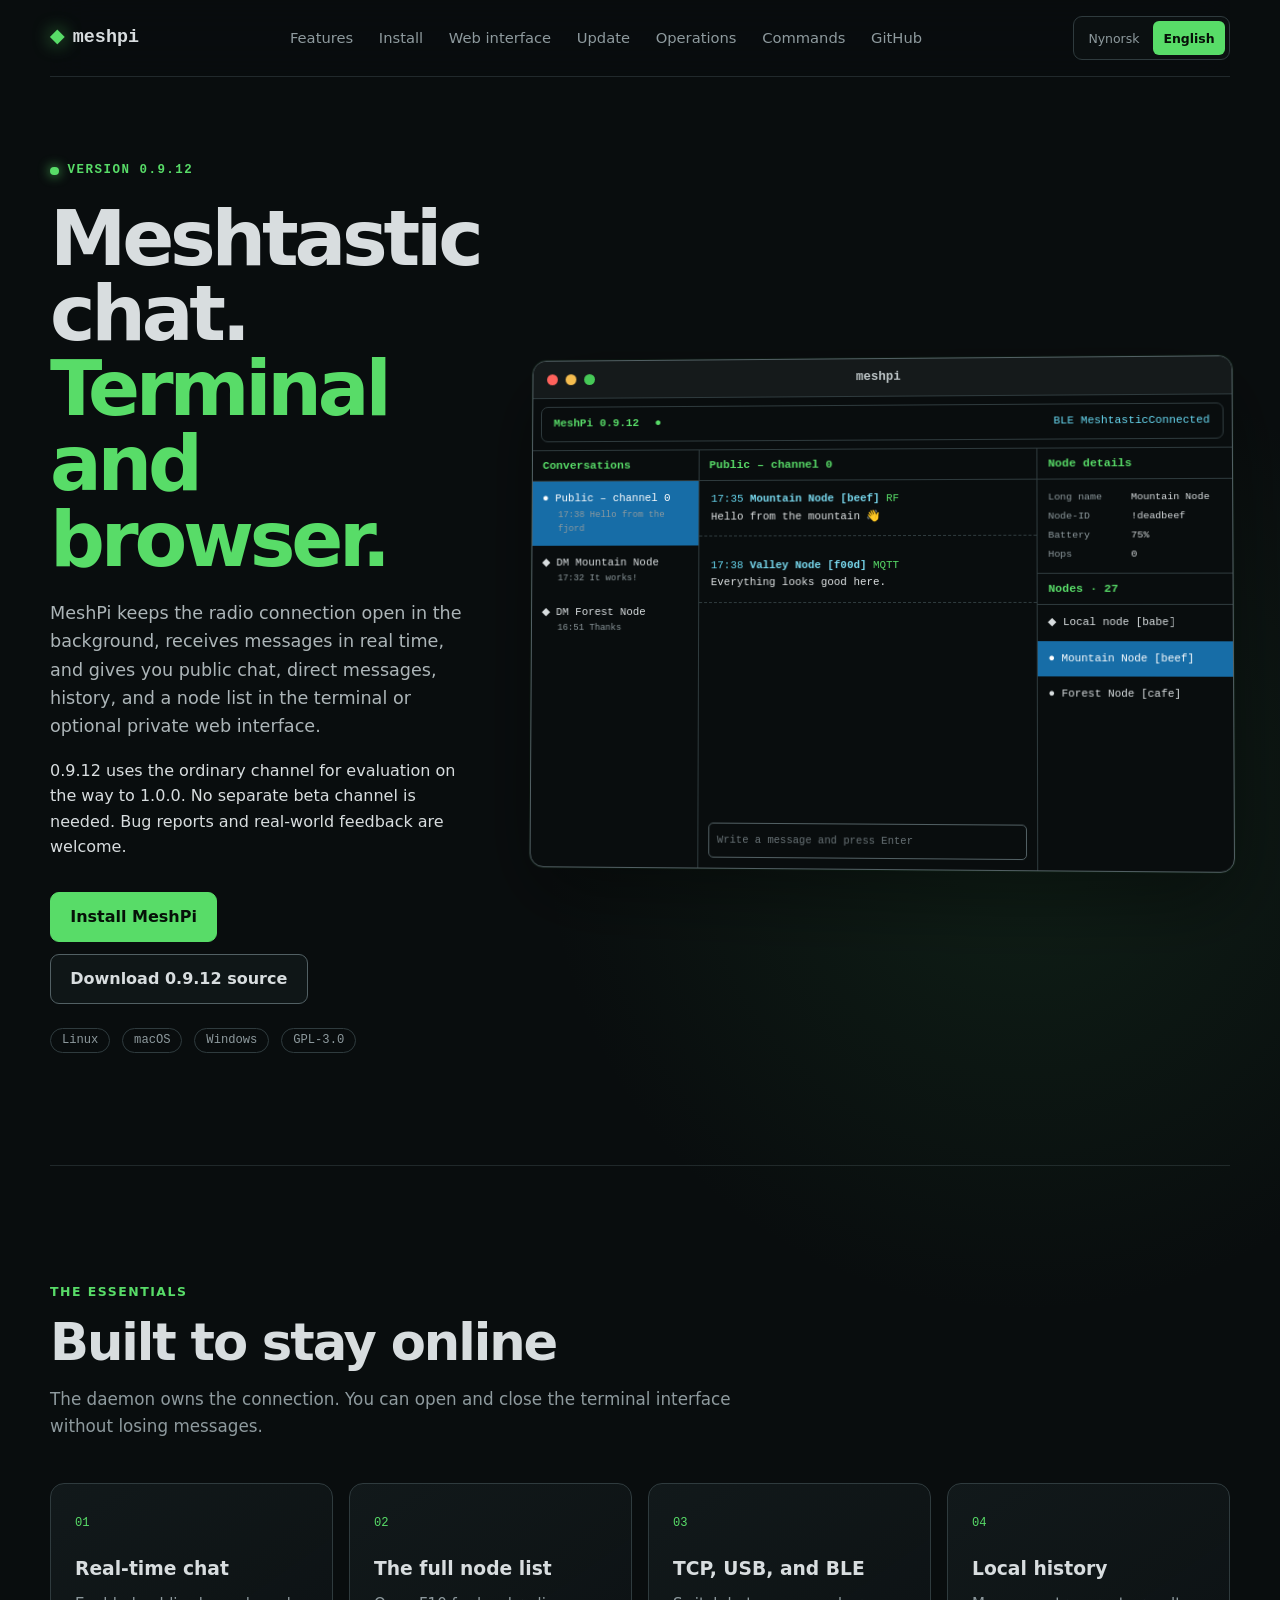
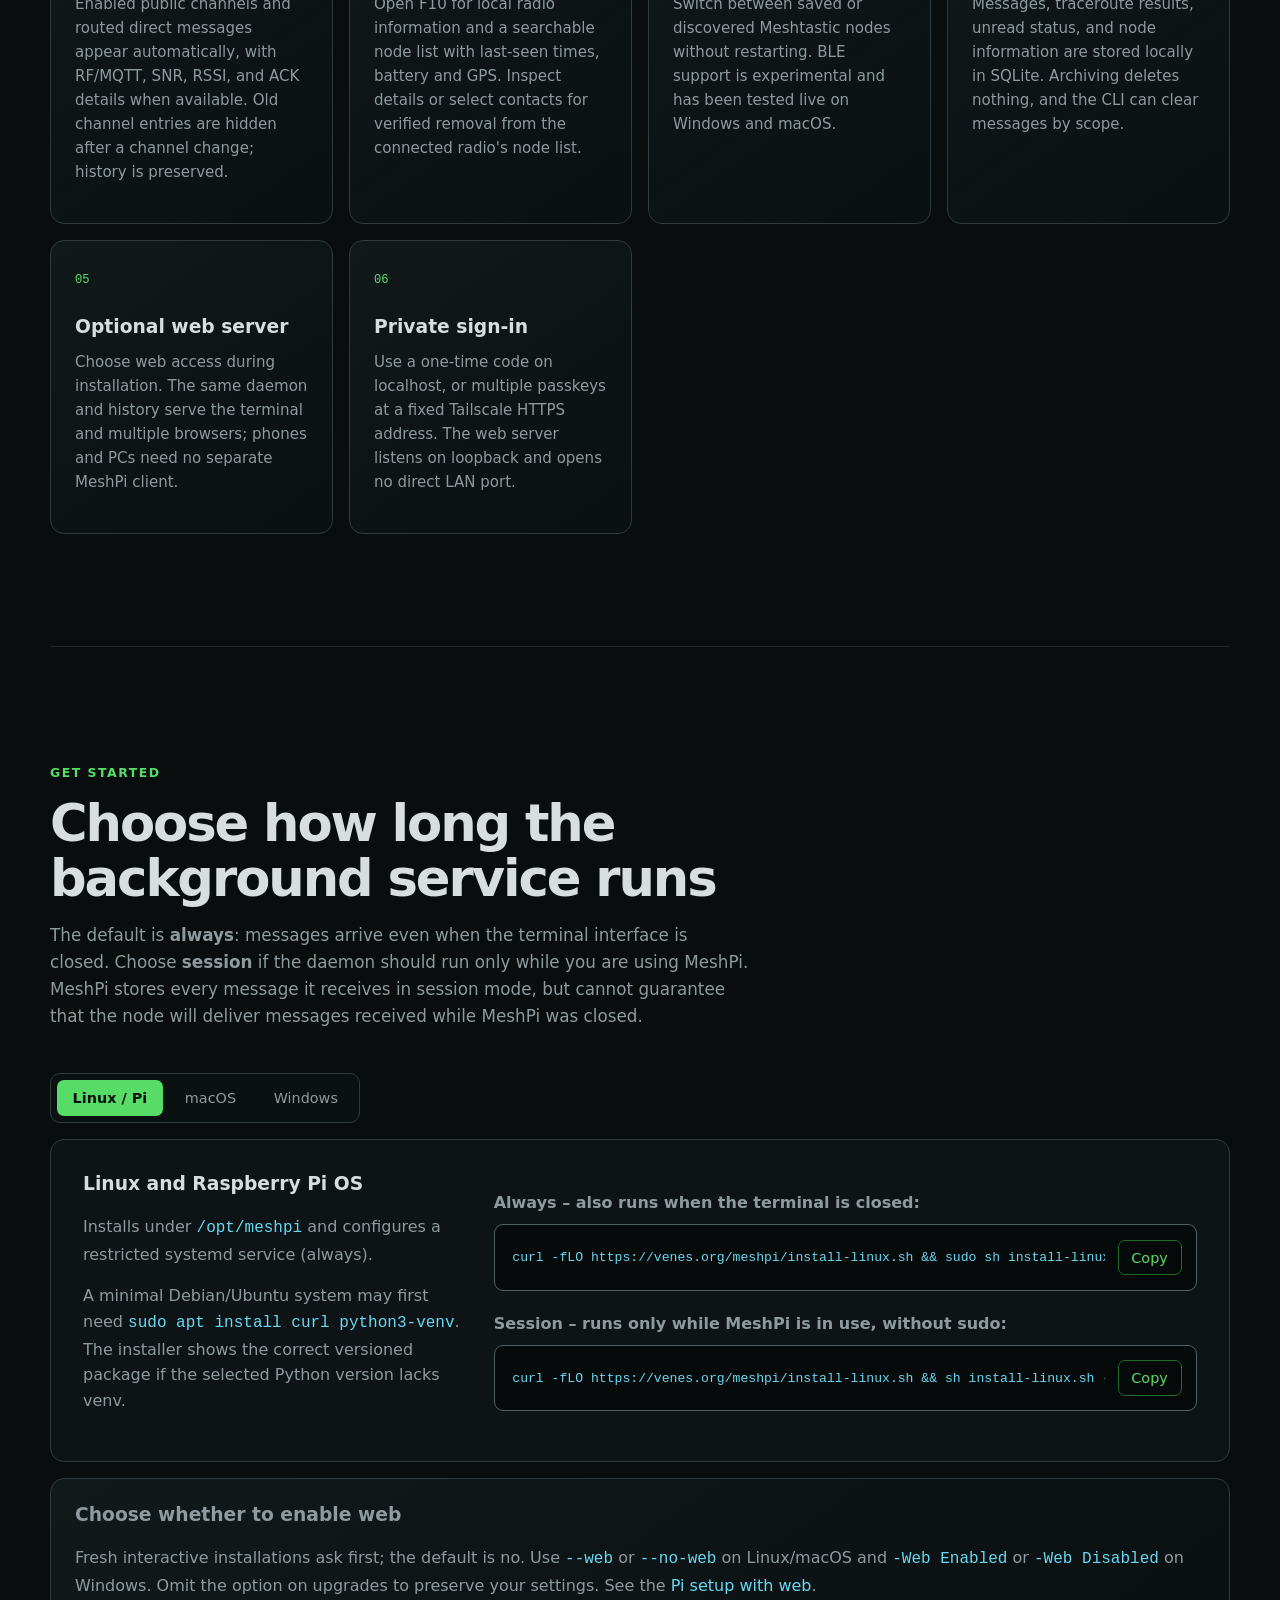
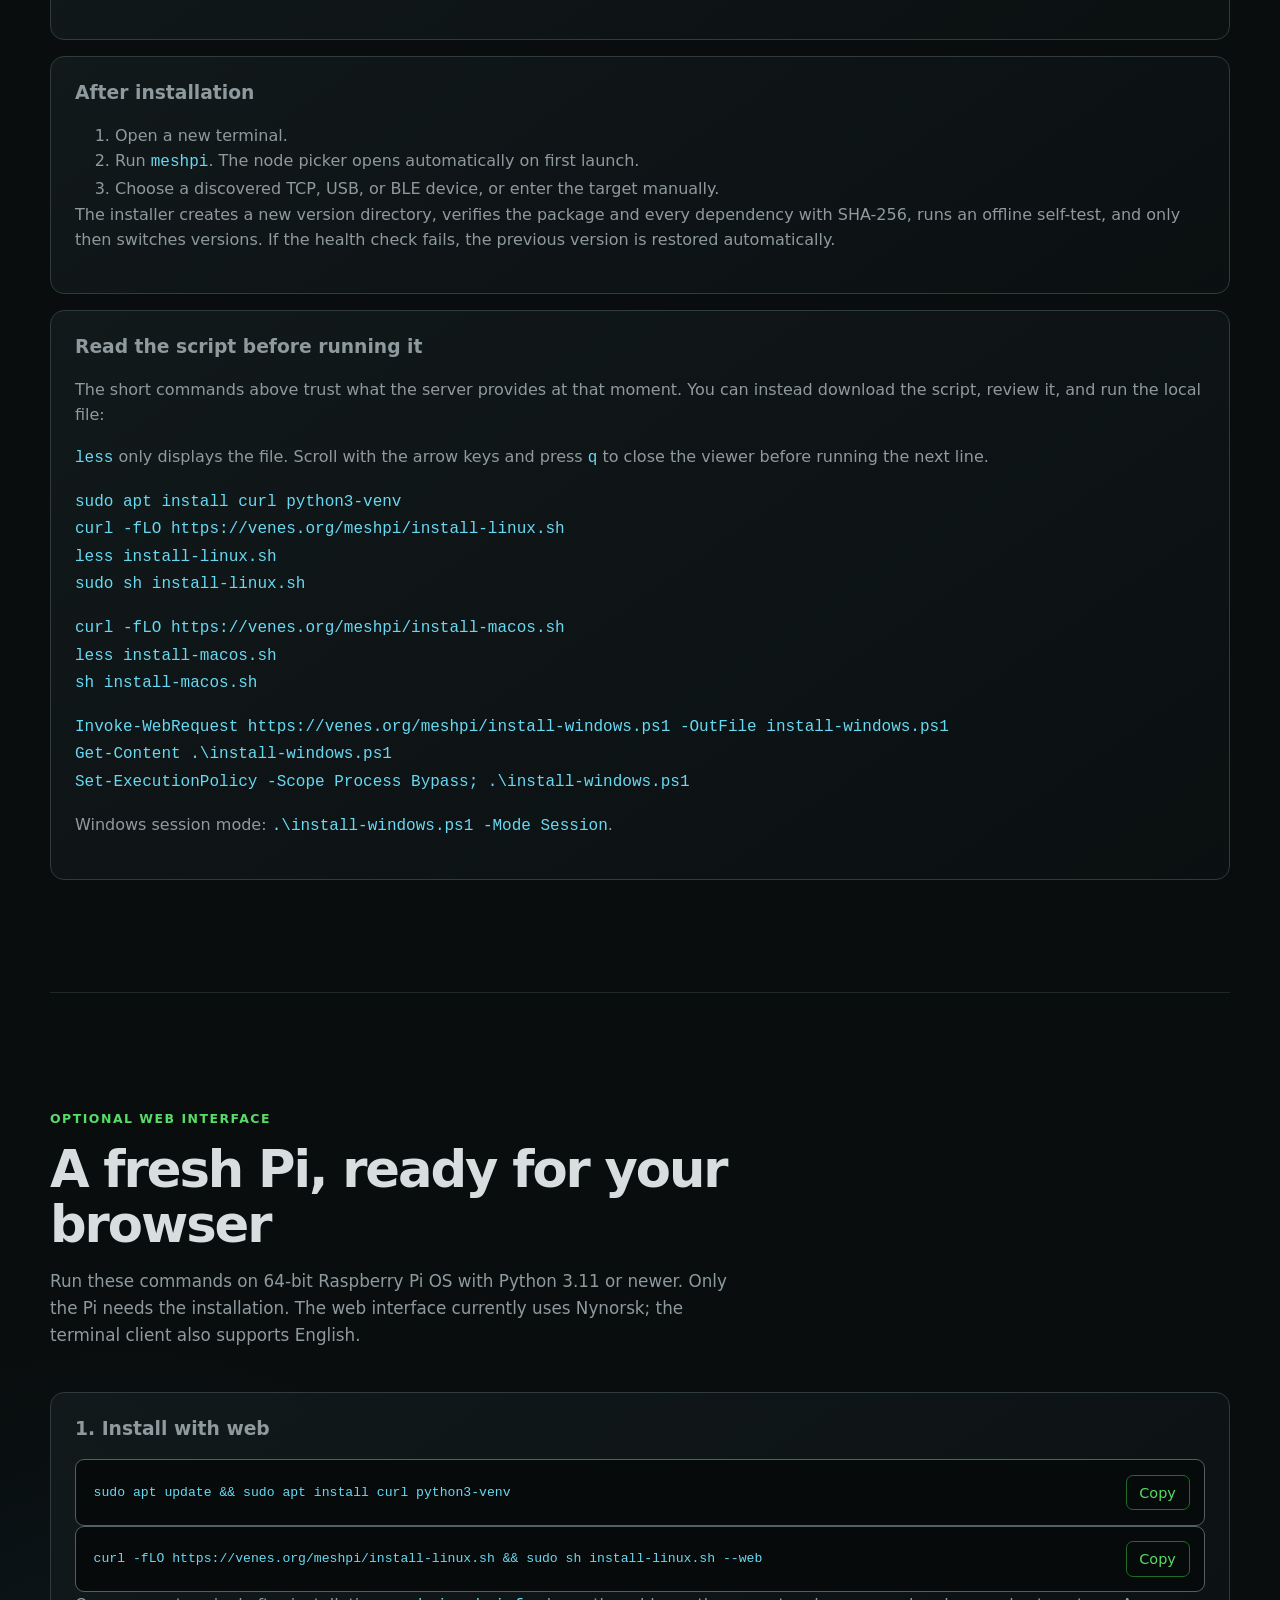
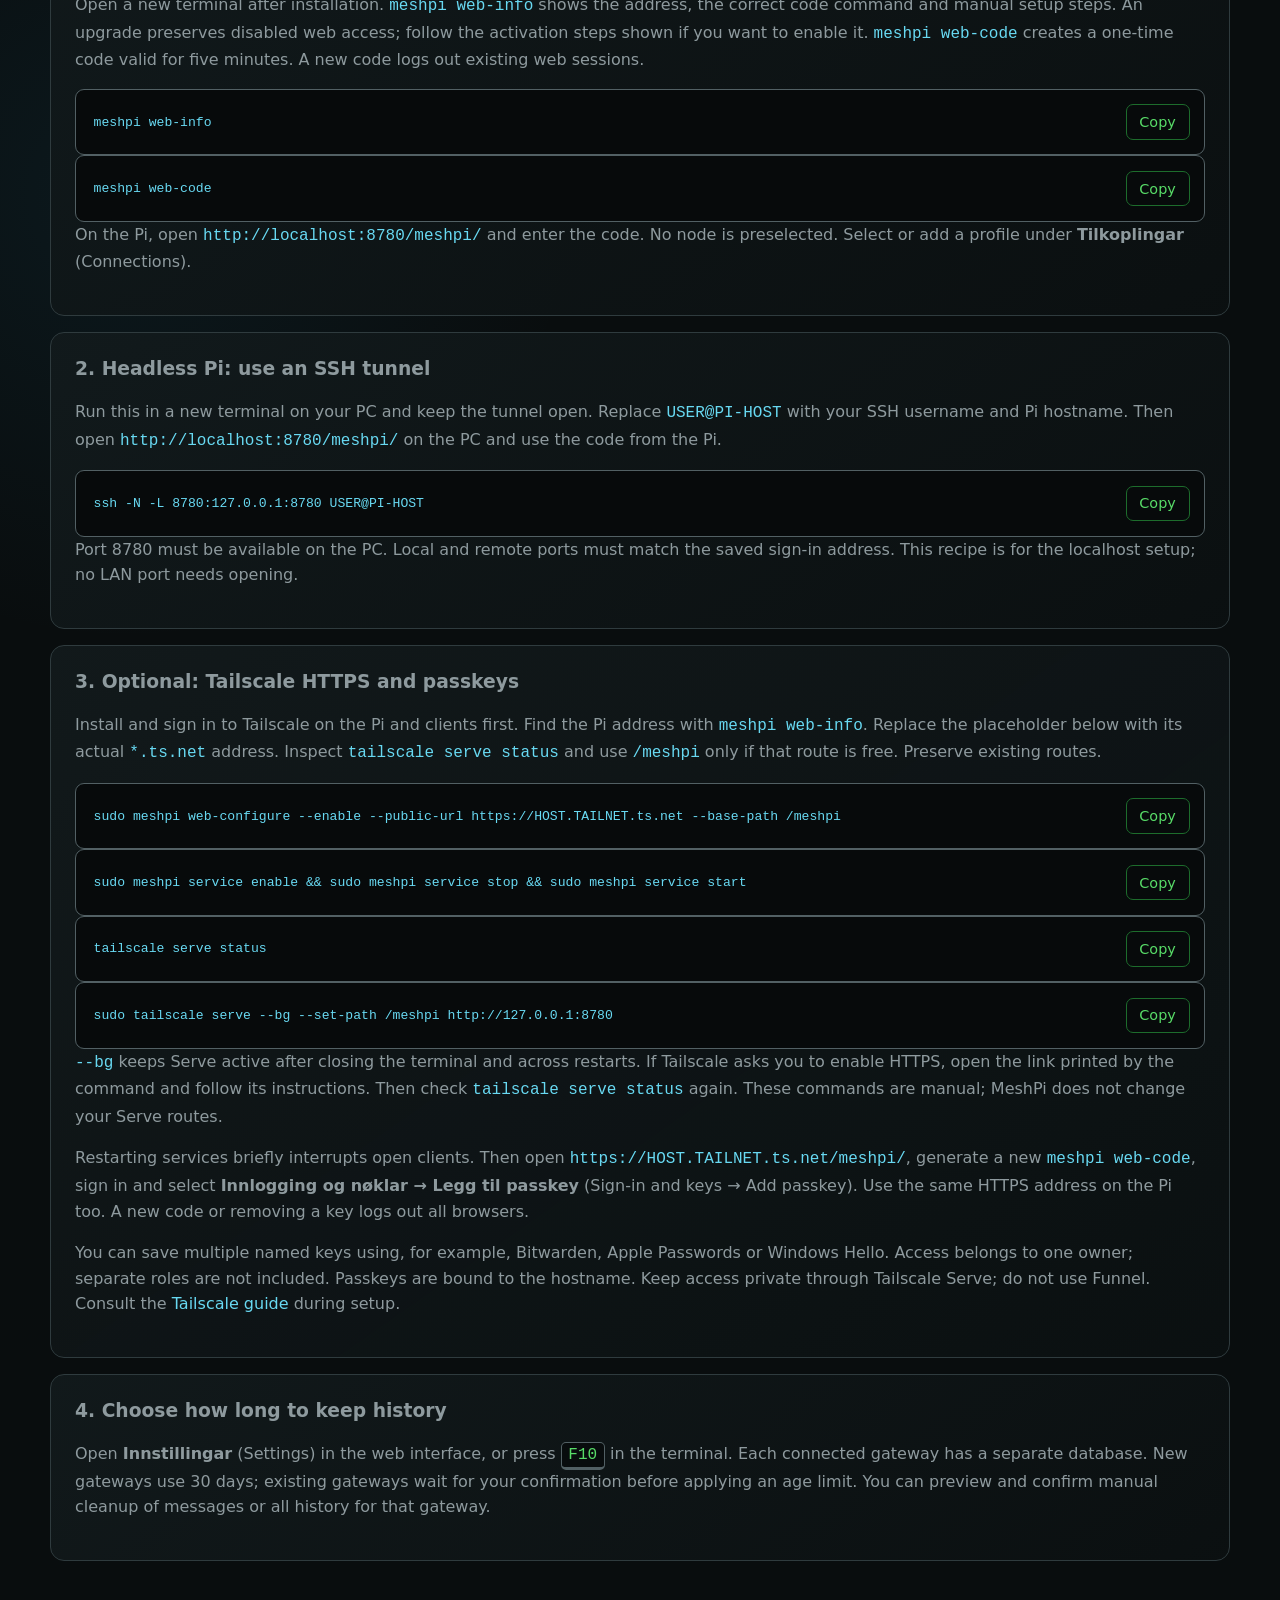
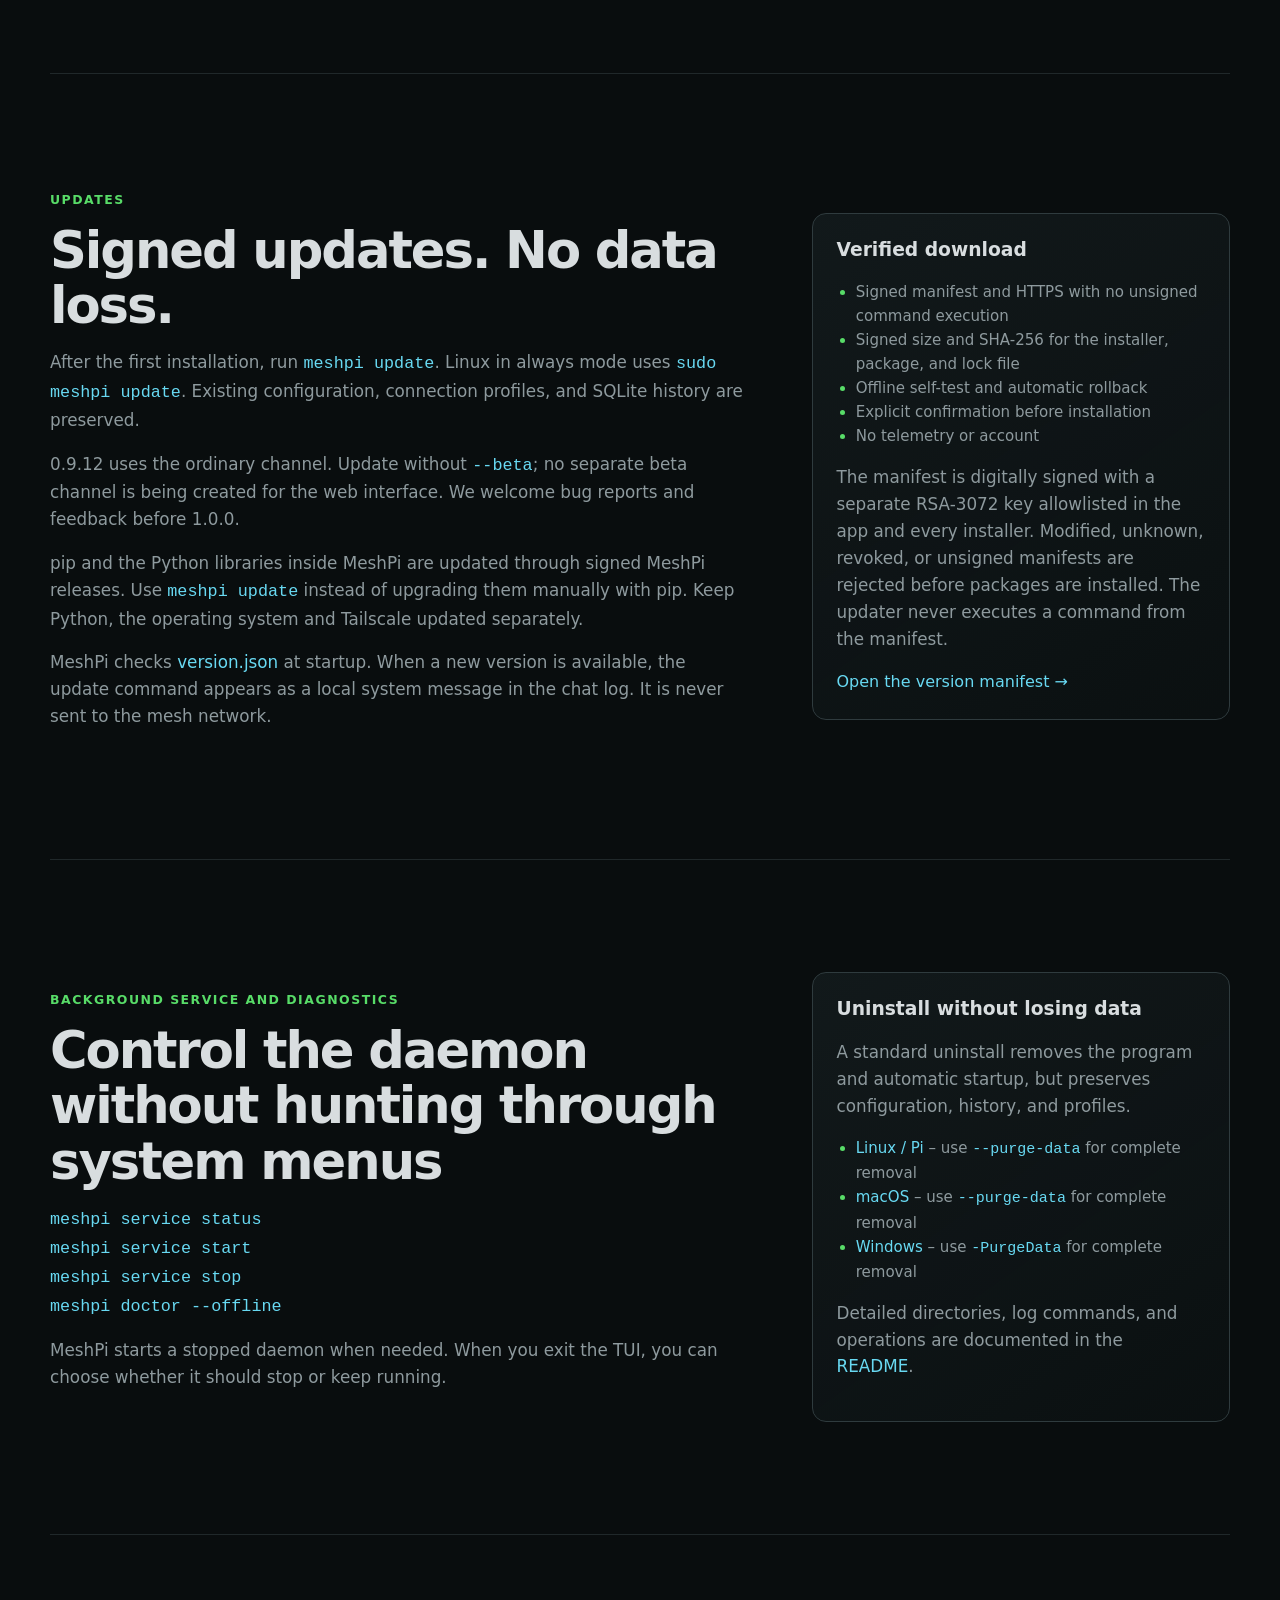
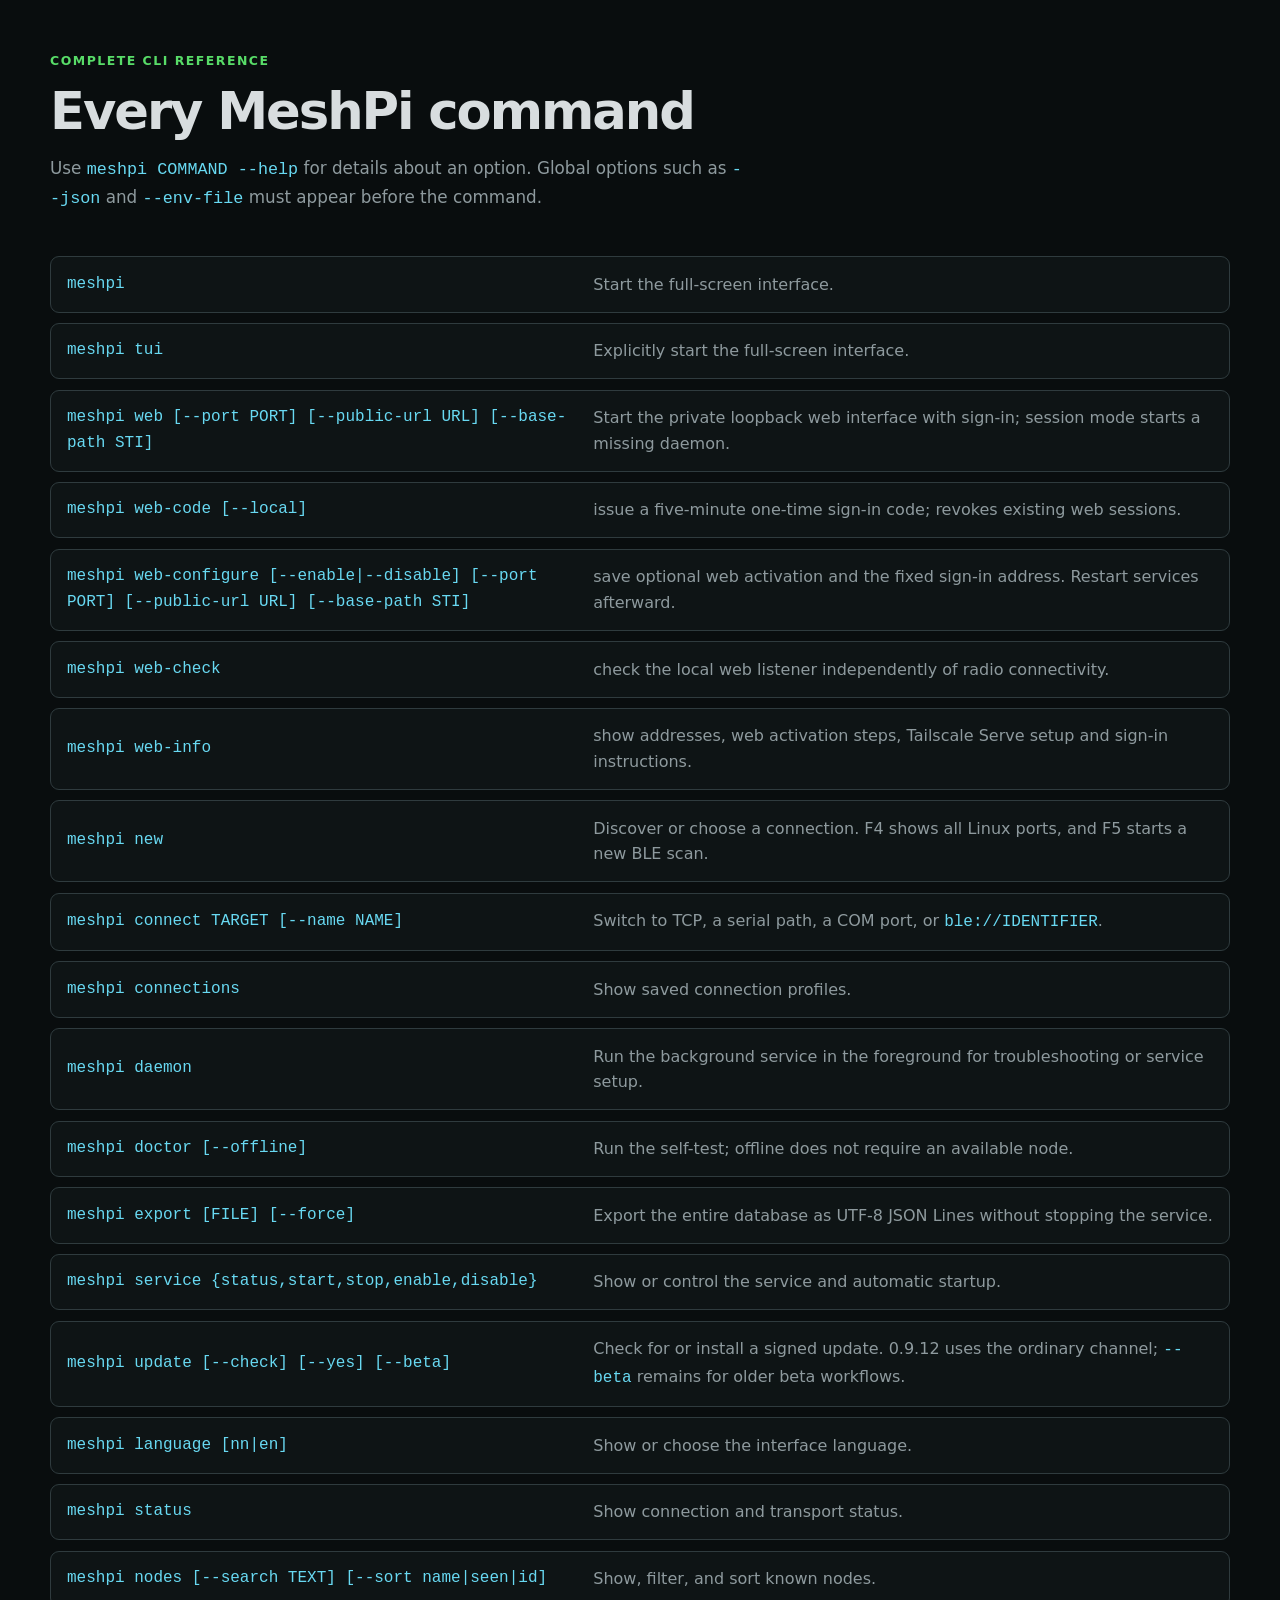
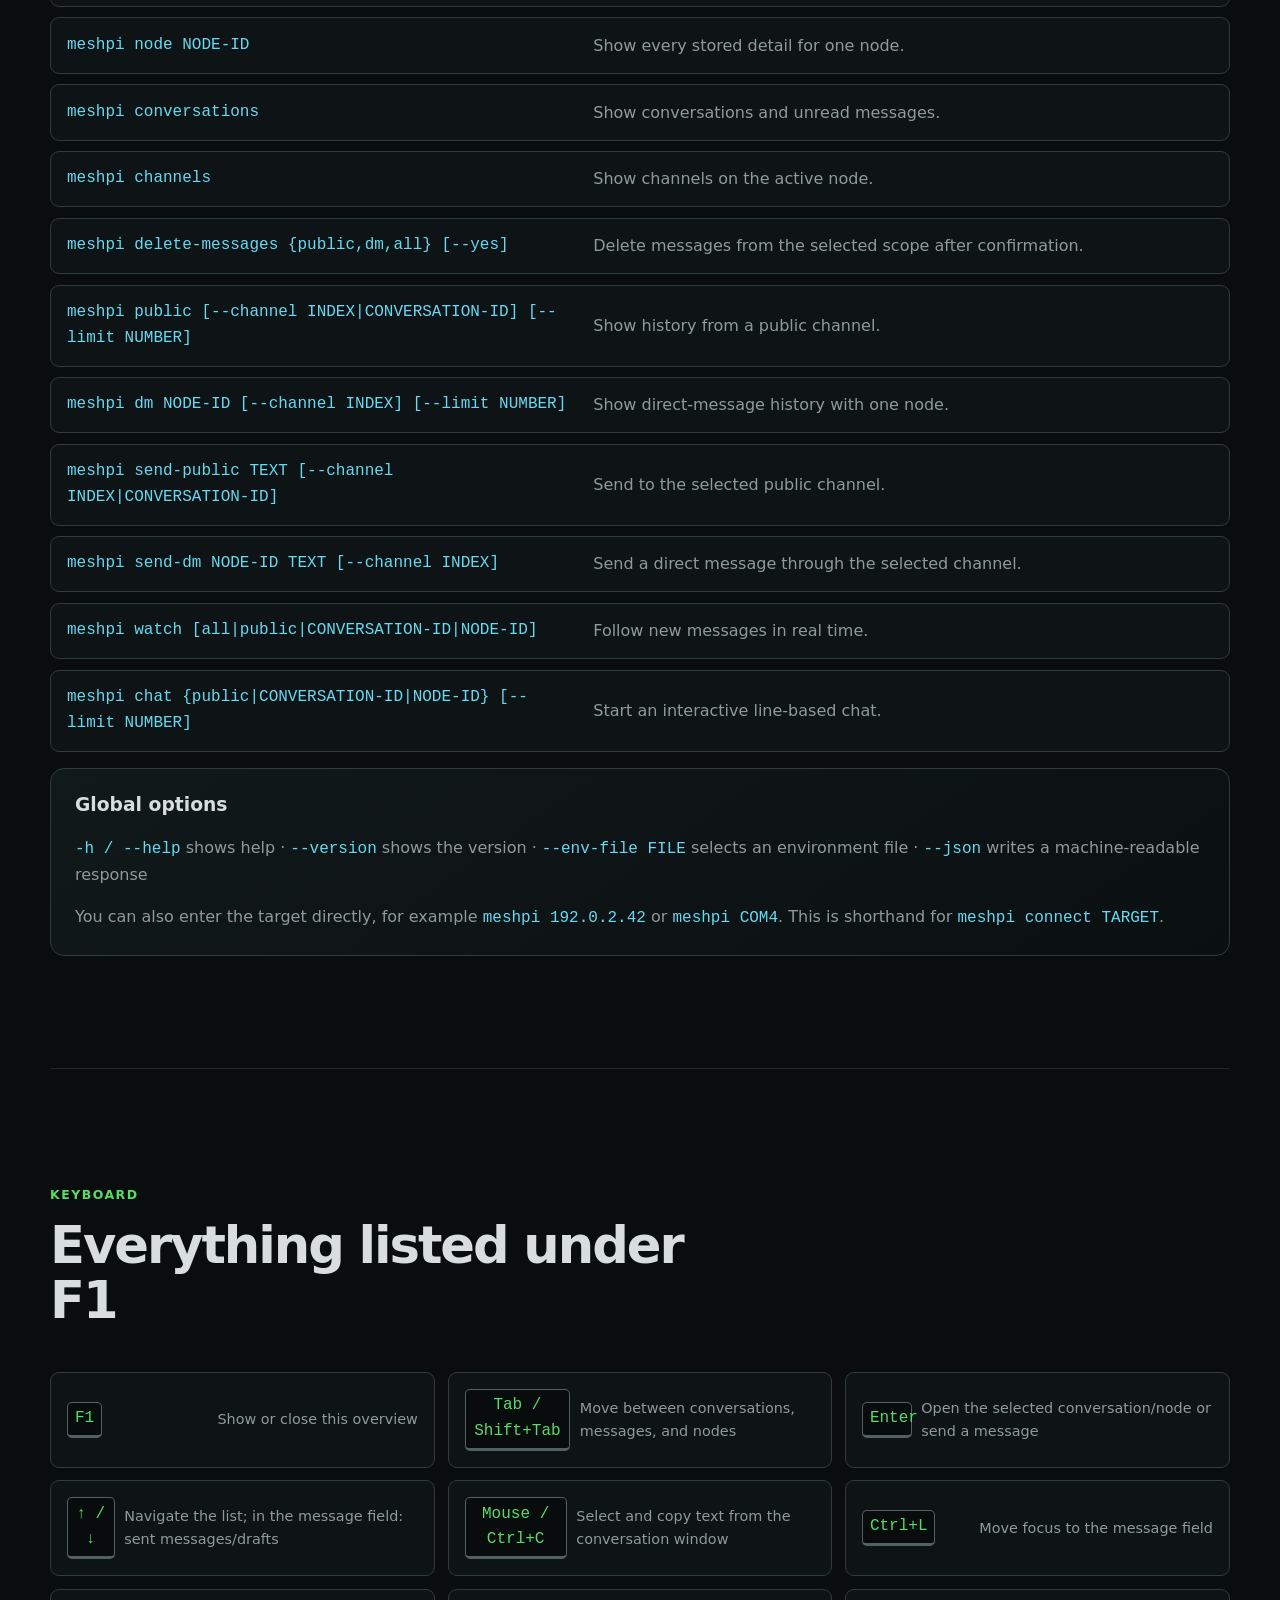
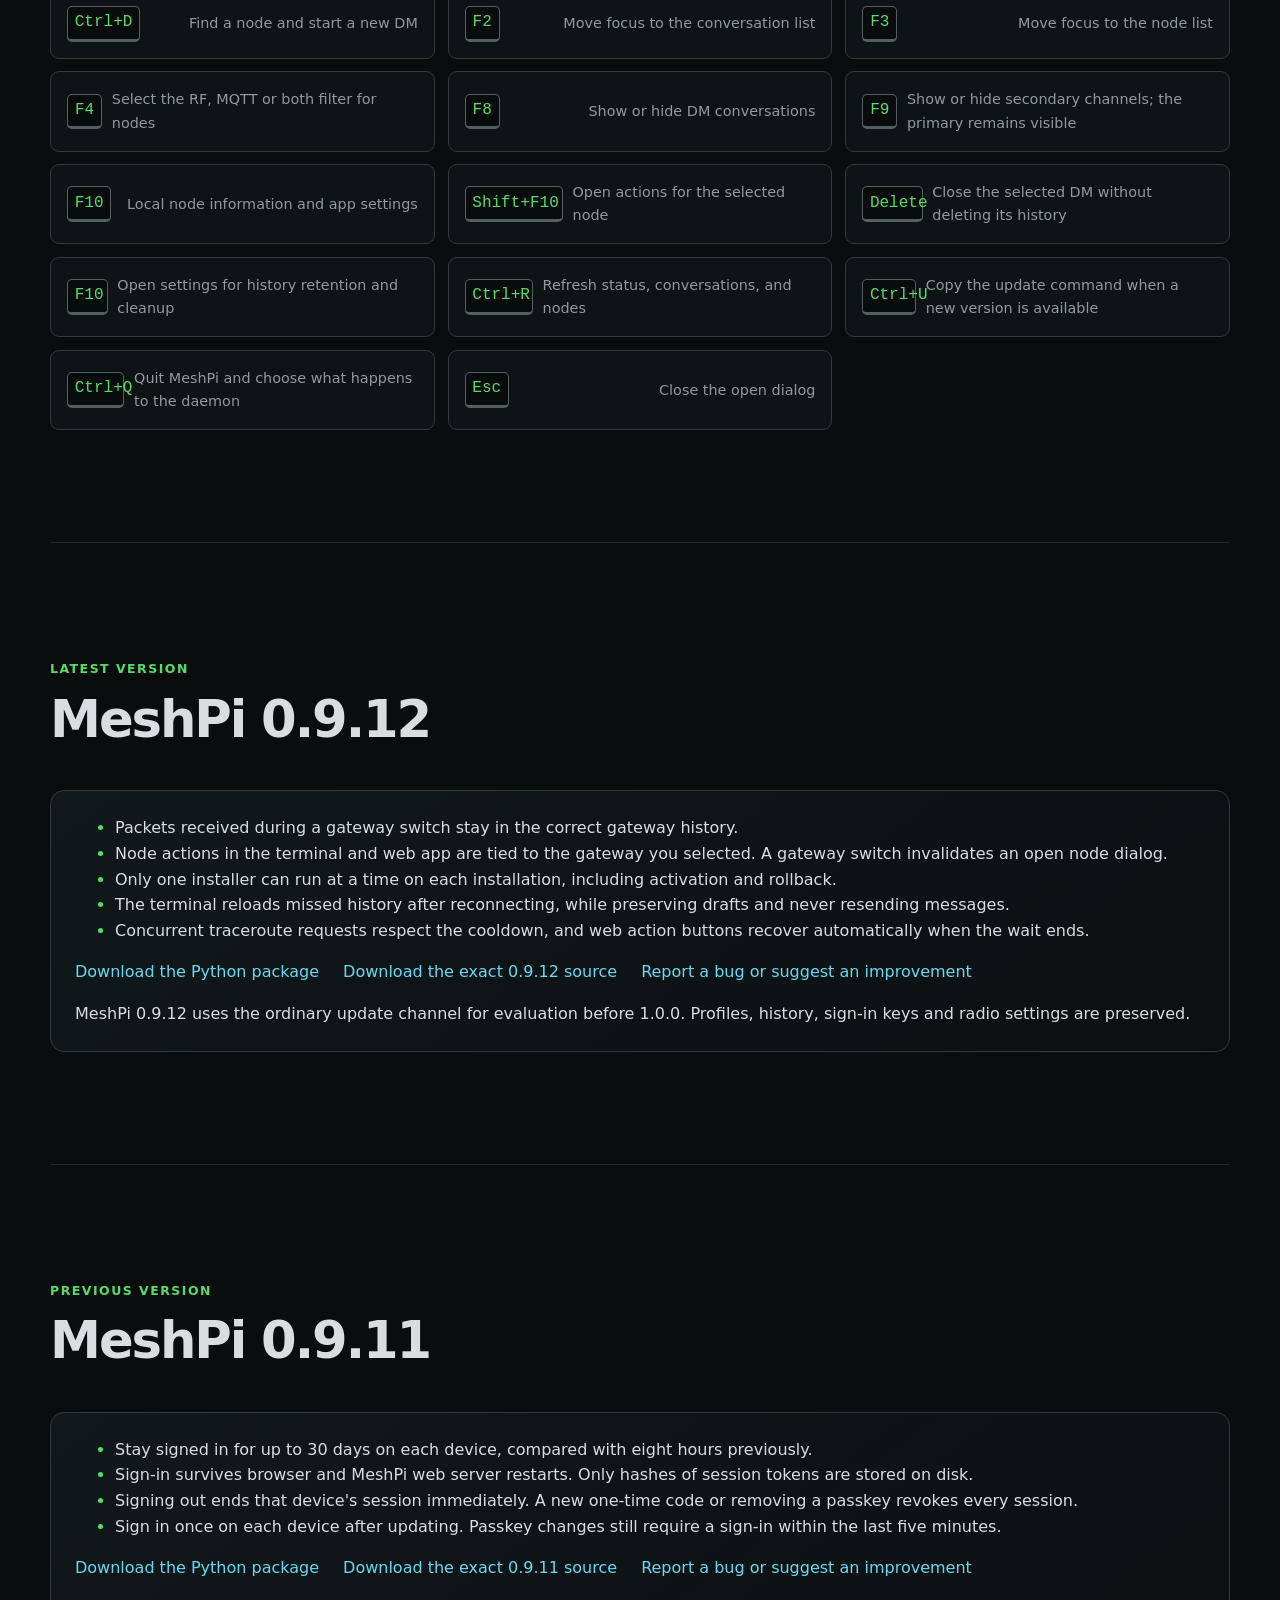
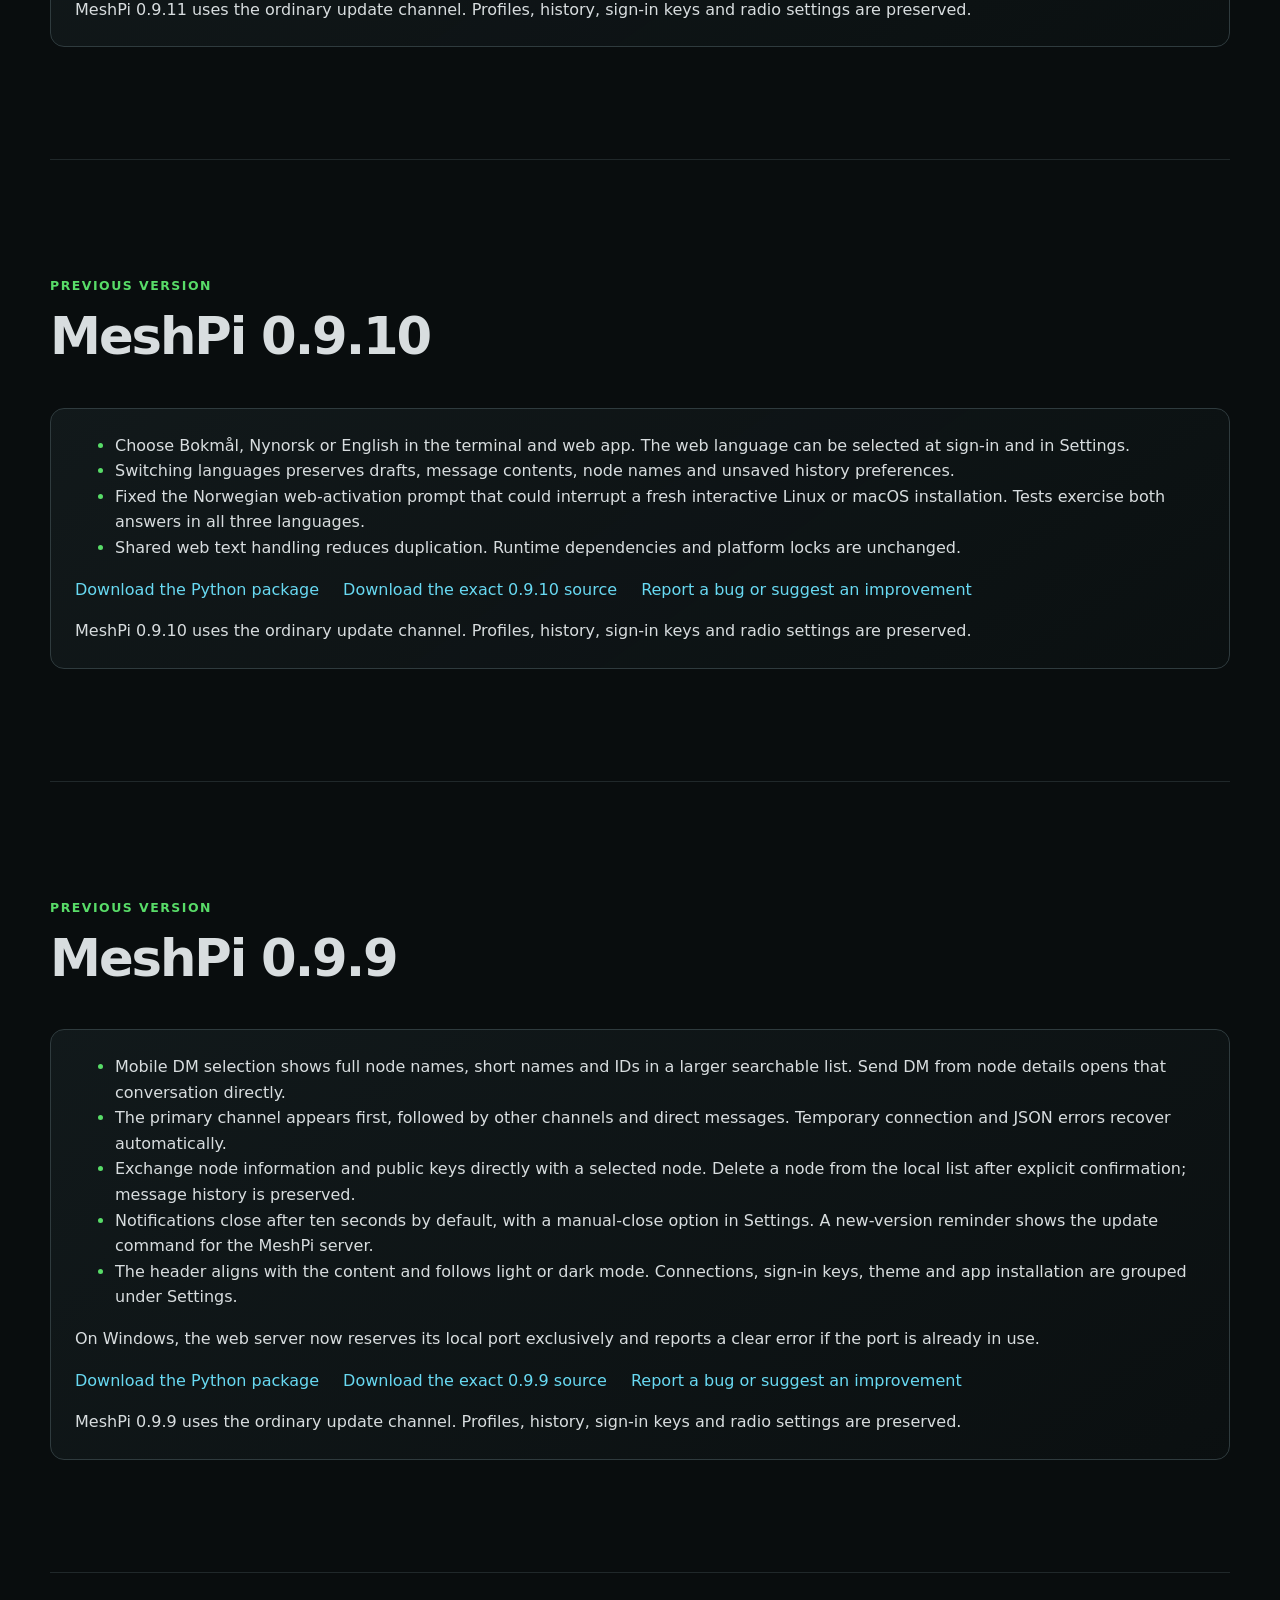
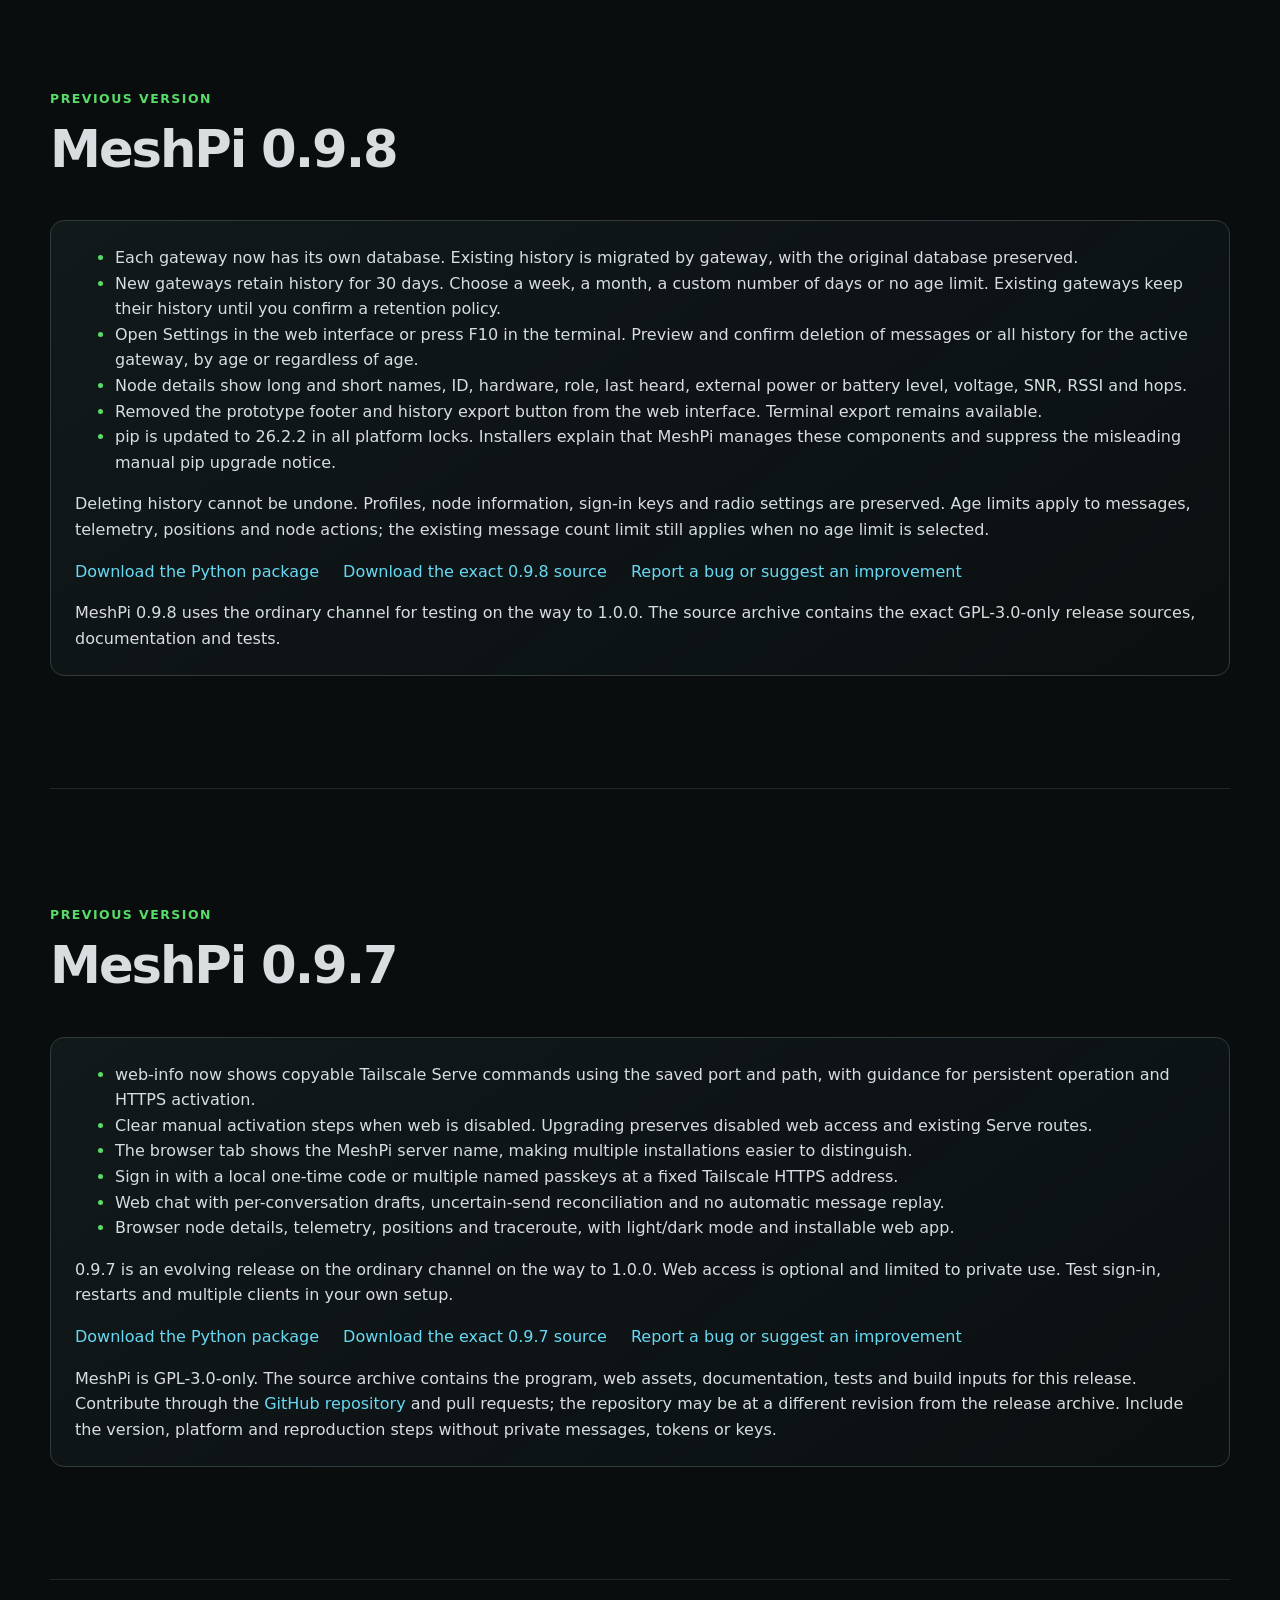
==== commit e5baa95a: "Release MeshPi 0.9.12 with gateway and installer safety fixes Serialize packet reception with gatewa" ====
--- a/website/index.html
+++ b/website/index.html
@@ -3,13 +3,13 @@
 <head>
   <meta charset="utf-8">
   <meta name="viewport" content="width=device-width, initial-scale=1">
-  <meta name="description" content="MeshPi 0.9.8 for Linux, Raspberry Pi, macOS og Windows, med valfri privat webserver og passkeys.">
+  <meta name="description" content="MeshPi 0.9.12 for Linux, Raspberry Pi, macOS og Windows, med valfri privat webserver og passkeys.">
   <meta name="theme-color" content="#090d0e">
   <title data-en="MeshPi – Meshtastic in your terminal and browser">MeshPi – Meshtastic i terminal og nettlesar</title>
-  <link rel="stylesheet" href="styles.css?v=0.9.8">
-  <script src="script.js?v=0.9.8" defer></script>
+  <link rel="stylesheet" href="styles.css?v=0.9.12">
+  <script src="script.js?v=0.9.12" defer></script>
 </head>
-<body data-title-nn="MeshPi – Meshtastic i terminal og nettlesar" data-title-en="MeshPi – Meshtastic in your terminal and browser" data-description-nn="MeshPi 0.9.8 for Linux, Raspberry Pi, macOS og Windows, med valfri privat webserver og passkeys." data-description-en="MeshPi 0.9.8 for Linux, Raspberry Pi, macOS and Windows, with an optional private web server and passkeys.">
+<body data-title-nn="MeshPi – Meshtastic i terminal og nettlesar" data-title-en="MeshPi – Meshtastic in your terminal and browser" data-description-nn="MeshPi 0.9.12 for Linux, Raspberry Pi, macOS og Windows, med valfri privat webserver og passkeys." data-description-en="MeshPi 0.9.12 for Linux, Raspberry Pi, macOS and Windows, with an optional private web server and passkeys.">
   <a class="skip-link" href="#installasjon" data-en="Skip to installation">Gå til installasjon</a>
 
   <header class="site-header">
@@ -35,17 +35,17 @@
   <main>
     <section class="hero">
       <div class="hero-copy">
-        <div class="eyebrow"><span class="status-dot"></span> <span data-en="Version 0.9.8">Versjon 0.9.8</span></div>
+        <div class="eyebrow"><span class="status-dot"></span> <span data-en="Version 0.9.12">Versjon 0.9.12</span></div>
         <h1><span class="heading-line" data-en="Meshtastic chat.">Meshtastic-chat.</span><br><span data-en="Terminal and browser.">Terminal og nettlesar.</span></h1>
         <p class="lead" data-en="MeshPi keeps the radio connection open in the background, receives messages in real time, and gives you public chat, direct messages, history, and a node list in the terminal or optional private web interface.">
           MeshPi held radiosambandet ope i bakgrunnen, tek imot meldingar i
           sanntid og gir deg public chat, DM, historikk og nodeliste i eit
           terminalgrensesnitt eller eit valfritt privat webgrensesnitt.
         </p>
-        <p data-en-html="0.9.8 uses the ordinary channel for evaluation on the way to 1.0.0. No separate beta channel is needed. Bug reports and real-world feedback are welcome.">0.9.8 kjem i ordinær kanal for utprøving fram mot 1.0.0. Ingen eigen betakanal er nødvendig. Meld gjerne feil og erfaringar.</p>
+        <p data-en-html="0.9.12 uses the ordinary channel for evaluation on the way to 1.0.0. No separate beta channel is needed. Bug reports and real-world feedback are welcome.">0.9.12 kjem i ordinær kanal for utprøving fram mot 1.0.0. Ingen eigen betakanal er nødvendig. Meld gjerne feil og erfaringar.</p>
         <div class="hero-actions">
           <a class="button primary" href="#installasjon" data-en="Install MeshPi">Installer MeshPi</a>
-          <a class="button secondary" href="downloads/meshpi-0.9.8.tar.gz" data-en="Download 0.9.8 source">Last ned kjeldekode for 0.9.8</a>
+          <a class="button secondary" href="downloads/meshpi-0.9.12.tar.gz" data-en="Download 0.9.12 source">Last ned kjeldekode for 0.9.12</a>
         </div>
         <ul class="badges" aria-label="Teknisk informasjon" data-aria-en="Technical information">
           <li>Linux</li>
@@ -61,7 +61,7 @@
           <strong>meshpi</strong>
         </div>
         <div class="terminal-status">
-          <b>MeshPi 0.9.8</b><i>●</i> <span data-en="Connected">Tilkopla</span>
+          <b>MeshPi 0.9.12</b><i>●</i> <span data-en="Connected">Tilkopla</span>
           <span>BLE Meshtastic</span>
         </div>
         <div class="terminal-grid">
@@ -313,7 +313,7 @@
           Eksisterande konfigurasjon, tilkoplingsprofilar og SQLite-historikk
           blir tekne vare på.
         </p>
-        <p data-en-html="0.9.8 uses the ordinary channel. Update without &lt;code&gt;--beta&lt;/code&gt;; no separate beta channel is being created for the web interface. We welcome bug reports and feedback before 1.0.0.">0.9.8 bruker ordinær kanal. Oppdater utan <code>--beta</code>; det blir ikkje laga ein eigen betakanal for webgrensesnittet. Me tek imot feilrapportar og erfaringar før 1.0.0.</p>
+        <p data-en-html="0.9.12 uses the ordinary channel. Update without &lt;code&gt;--beta&lt;/code&gt;; no separate beta channel is being created for the web interface. We welcome bug reports and feedback before 1.0.0.">0.9.12 bruker ordinær kanal. Oppdater utan <code>--beta</code>; det blir ikkje laga ein eigen betakanal for webgrensesnittet. Me tek imot feilrapportar og erfaringar før 1.0.0.</p>
         <p data-en-html="pip and the Python libraries inside MeshPi are updated through signed MeshPi releases. Use &lt;code&gt;meshpi update&lt;/code&gt; instead of upgrading them manually with pip. Keep Python, the operating system and Tailscale updated separately.">pip og Python-biblioteka inne i MeshPi blir oppdaterte gjennom signerte MeshPi-utgivingar. Bruk <code>meshpi update</code> i staden for å oppgradere dei manuelt med pip. Hald Python, operativsystemet og Tailscale oppdaterte separat.</p>
         <p data-en-html="MeshPi checks &lt;a href=&quot;version.json&quot;&gt;version.json&lt;/a&gt; at startup. When a new version is available, the update command appears as a local system message in the chat log. It is never sent to the mesh network.">
           MeshPi sjekkar <a href="version.json">version.json</a> ved oppstart.
@@ -390,7 +390,7 @@
         <div><code>meshpi doctor [--offline]</code><span data-en="Run the self-test; offline does not require an available node.">Køyr sjølvtest; offline krev ikkje ein tilgjengeleg node.</span></div>
         <div><code data-en="meshpi export [FILE] [--force]">meshpi export [FIL] [--force]</code><span data-en="Export the entire database as UTF-8 JSON Lines without stopping the service.">Eksporter heile databasen som UTF-8 JSON Lines utan å stoppe tenesta.</span></div>
         <div><code>meshpi service {status,start,stop,enable,disable}</code><span data-en="Show or control the service and automatic startup.">Vis eller styr tenesta og autostart.</span></div>
-        <div><code>meshpi update [--check] [--yes] [--beta]</code><span data-en-html="Check for or install a signed update. 0.9.8 uses the ordinary channel; &lt;code&gt;--beta&lt;/code&gt; remains for older beta workflows.">Sjekk eller installer ei signert oppdatering. 0.9.8 bruker ordinær kanal; <code>--beta</code> er bevart for eldre betaflytar.</span></div>
+        <div><code>meshpi update [--check] [--yes] [--beta]</code><span data-en-html="Check for or install a signed update. 0.9.12 uses the ordinary channel; &lt;code&gt;--beta&lt;/code&gt; remains for older beta workflows.">Sjekk eller installer ei signert oppdatering. 0.9.12 bruker ordinær kanal; <code>--beta</code> er bevart for eldre betaflytar.</span></div>
         <div><code>meshpi language [nn|en]</code><span data-en="Show or choose the interface language.">Vis eller vel språk for brukargrensesnittet.</span></div>
         <div><code>meshpi status</code><span data-en="Show connection and transport status.">Vis sambands- og tilkoplingsstatus.</span></div>
         <div><code data-en="meshpi nodes [--search TEXT] [--sort name|seen|id]">meshpi nodes [--search TEKST] [--sort name|seen|id]</code><span data-en="Show, filter, and sort known nodes.">Vis, filtrer og sorter kjende nodar.</span></div>
@@ -450,9 +450,92 @@
       </div>
     </section>
 
+    <section id="release-0.9.12" class="section release-section">
+      <div class="section-heading">
+        <span data-en="Latest version">Siste versjon</span>
+        <h2>MeshPi 0.9.12</h2>
+      </div>
+      <div class="release-card">
+        <ul>
+          <li data-en="Packets received during a gateway switch stay in the correct gateway history.">Pakkar mottekne under gatewaybyte blir lagra i rett gatewayhistorikk.</li>
+          <li data-en="Node actions in the terminal and web app are tied to the gateway you selected. A gateway switch invalidates an open node dialog.">Nodehandlingar i terminal og web er bundne til vald gateway. Gatewaybyte gjer eit ope nodevindauge ugyldig.</li>
+          <li data-en="Only one installer can run at a time on each installation, including activation and rollback.">Berre éin installatør kan køyre om gongen i kvar installasjon, også under aktivering og tilbakeføring.</li>
+          <li data-en="The terminal reloads missed history after reconnecting, while preserving drafts and never resending messages.">Terminalen hentar manglande historikk etter sambandsbrot, bevarer utkast og sender aldri meldingar på nytt automatisk.</li>
+          <li data-en="Concurrent traceroute requests respect the cooldown, and web action buttons recover automatically when the wait ends.">Samtidige traceroute-førespurnader respekterer ventesperra, og handlingsknappane i web blir automatisk tilgjengelege når ventetida er over.</li>
+        </ul>
+        <div class="release-links">
+          <a href="downloads/meshpi-0.9.12-py3-none-any.whl" data-en="Download the Python package">Last ned Python-pakken</a>
+          <a href="downloads/meshpi-0.9.12.tar.gz" data-en="Download the exact 0.9.12 source">Last ned kjeldekode for nøyaktig 0.9.12</a>
+          <a href="https://github.com/rvenes/meshpi/issues" data-en="Report a bug or suggest an improvement">Meld feil eller foreslå forbetringar</a>
+        </div>
+        <p data-en="MeshPi 0.9.12 uses the ordinary update channel for evaluation before 1.0.0. Profiles, history, sign-in keys and radio settings are preserved.">MeshPi 0.9.12 bruker ordinær oppdateringskanal for utprøving før 1.0.0. Profilar, historikk, innloggingsnøklar og radioinnstillingar blir bevarte.</p>
+      </div>
+    </section>
+    <section id="release-0.9.11" class="section release-section">
+      <div class="section-heading">
+        <span data-en="Previous version">Førre versjon</span>
+        <h2>MeshPi 0.9.11</h2>
+      </div>
+      <div class="release-card">
+        <ul>
+          <li data-en="Stay signed in for up to 30 days on each device, compared with eight hours previously.">Hald deg innlogga i opptil 30 dagar på kvar eining, mot åtte timar før.</li>
+          <li data-en="Sign-in survives browser and MeshPi web server restarts. Only hashes of session tokens are stored on disk.">Innlogginga overlever omstart av nettlesaren og MeshPi-webserveren. Berre hashar av økttoken blir lagra på disken.</li>
+          <li data-en="Signing out ends that device's session immediately. A new one-time code or removing a passkey revokes every session.">Utlogging avsluttar økta på den aktuelle eininga straks. Ein ny eingongskode eller fjerning av ein passkey avsluttar alle økter.</li>
+          <li data-en="Sign in once on each device after updating. Passkey changes still require a sign-in within the last five minutes.">Logg inn éin gong på kvar eining etter oppdatering. Endring av passkeys krev framleis innlogging dei siste fem minutta.</li>
+        </ul>
+        <div class="release-links">
+          <a href="downloads/meshpi-0.9.11-py3-none-any.whl" data-en="Download the Python package">Last ned Python-pakken</a>
+          <a href="downloads/meshpi-0.9.11.tar.gz" data-en="Download the exact 0.9.11 source">Last ned kjeldekode for nøyaktig 0.9.11</a>
+          <a href="https://github.com/rvenes/meshpi/issues" data-en="Report a bug or suggest an improvement">Meld feil eller foreslå forbetringar</a>
+        </div>
+        <p data-en="MeshPi 0.9.11 uses the ordinary update channel. Profiles, history, sign-in keys and radio settings are preserved.">MeshPi 0.9.11 bruker ordinær oppdateringskanal. Profilar, historikk, innloggingsnøklar og radioinnstillingar blir bevarte.</p>
+      </div>
+    </section>
+    <section id="release-0.9.10" class="section release-section">
+      <div class="section-heading">
+        <span data-en="Previous version">Førre versjon</span>
+        <h2>MeshPi 0.9.10</h2>
+      </div>
+      <div class="release-card">
+        <ul>
+          <li data-en="Choose Bokmål, Nynorsk or English in the terminal and web app. The web language can be selected at sign-in and in Settings.">Vel bokmål, nynorsk eller engelsk i terminalen og webappen. Webspråket kan veljast ved innlogging og i Innstillingar.</li>
+          <li data-en="Switching languages preserves drafts, message contents, node names and unsaved history preferences.">Språkbyte bevarer utkast, meldingstekst, nodenamn og ulagrede historikkval.</li>
+          <li data-en="Fixed the Norwegian web-activation prompt that could interrupt a fresh interactive Linux or macOS installation. Tests exercise both answers in all three languages.">Retta det norske spørsmålet om webaktivering som kunne avbryte ny, interaktiv installasjon på Linux og macOS. Testar køyrer begge svara på alle tre språk.</li>
+          <li data-en="Shared web text handling reduces duplication. Runtime dependencies and platform locks are unchanged.">Felles handtering av webtekst reduserer duplisering. Køyretidsavhengigheiter og plattformlåser er uendra.</li>
+        </ul>
+        <div class="release-links">
+          <a href="downloads/meshpi-0.9.10-py3-none-any.whl" data-en="Download the Python package">Last ned Python-pakken</a>
+          <a href="downloads/meshpi-0.9.10.tar.gz" data-en="Download the exact 0.9.10 source">Last ned kjeldekode for nøyaktig 0.9.10</a>
+          <a href="https://github.com/rvenes/meshpi/issues" data-en="Report a bug or suggest an improvement">Meld feil eller foreslå forbetringar</a>
+        </div>
+        <p data-en="MeshPi 0.9.10 uses the ordinary update channel. Profiles, history, sign-in keys and radio settings are preserved.">MeshPi 0.9.10 bruker ordinær oppdateringskanal. Profilar, historikk, innloggingsnøklar og radioinnstillingar blir bevarte.</p>
+      </div>
+    </section>
+    <section id="release-0.9.9" class="section release-section">
+      <div class="section-heading">
+        <span data-en="Previous version">Førre versjon</span>
+        <h2>MeshPi 0.9.9</h2>
+      </div>
+      <div class="release-card">
+        <ul>
+          <li data-en="Mobile DM selection shows full node names, short names and IDs in a larger searchable list. Send DM from node details opens that conversation directly.">Mobilvalet for DM viser fulle nodenamn, kortnamn og ID i ei større søkbar liste. Send DM frå nodevindauget opnar samtalen direkte.</li>
+          <li data-en="The primary channel appears first, followed by other channels and direct messages. Temporary connection and JSON errors recover automatically.">Primærkanalen kjem først, deretter dei andre kanalane og direkte meldingar. Mellombelse sambands- og JSON-feil blir handterte automatisk.</li>
+          <li data-en="Exchange node information and public keys directly with a selected node. Delete a node from the local list after explicit confirmation; message history is preserved.">Utveksle nodeinformasjon og offentlege nøklar direkte med ein vald node. Slett ein node frå den lokale lista etter ekstra stadfesting; meldingshistorikken blir bevart.</li>
+          <li data-en="Notifications close after ten seconds by default, with a manual-close option in Settings. A new-version reminder shows the update command for the MeshPi server.">Varsel blir lukka etter ti sekund som standard, med val for manuell lukking i Innstillingar. Eit varsel om ny versjon viser oppdateringskommandoen for MeshPi-maskina.</li>
+          <li data-en="The header aligns with the content and follows light or dark mode. Connections, sign-in keys, theme and app installation are grouped under Settings.">Topplinja følgjer breidda på innhaldet og lys eller mørk modus. Tilkoplingar, innloggingsnøklar, tema og appinstallasjon er samla under Innstillingar.</li>
+        </ul>
+        <p data-en="On Windows, the web server now reserves its local port exclusively and reports a clear error if the port is already in use.">På Windows reserverer webserveren no den lokale porten eksklusivt og viser ei tydeleg feilmelding dersom porten er oppteken.</p>
+        <div class="release-links">
+          <a href="downloads/meshpi-0.9.9-py3-none-any.whl" data-en="Download the Python package">Last ned Python-pakken</a>
+          <a href="downloads/meshpi-0.9.9.tar.gz" data-en="Download the exact 0.9.9 source">Last ned kjeldekode for nøyaktig 0.9.9</a>
+          <a href="https://github.com/rvenes/meshpi/issues" data-en="Report a bug or suggest an improvement">Meld feil eller foreslå forbetringar</a>
+        </div>
+        <p data-en="MeshPi 0.9.9 uses the ordinary update channel. Profiles, history, sign-in keys and radio settings are preserved.">MeshPi 0.9.9 bruker ordinær oppdateringskanal. Profilar, historikk, innloggingsnøklar og radioinnstillingar blir bevarte.</p>
+      </div>
+    </section>
     <section id="release-0.9.8" class="section release-section">
       <div class="section-heading">
-        <span data-en="Latest version">Siste versjon</span>
+        <span data-en="Previous version">Førre versjon</span>
         <h2>MeshPi 0.9.8</h2>
       </div>
       <div class="release-card">
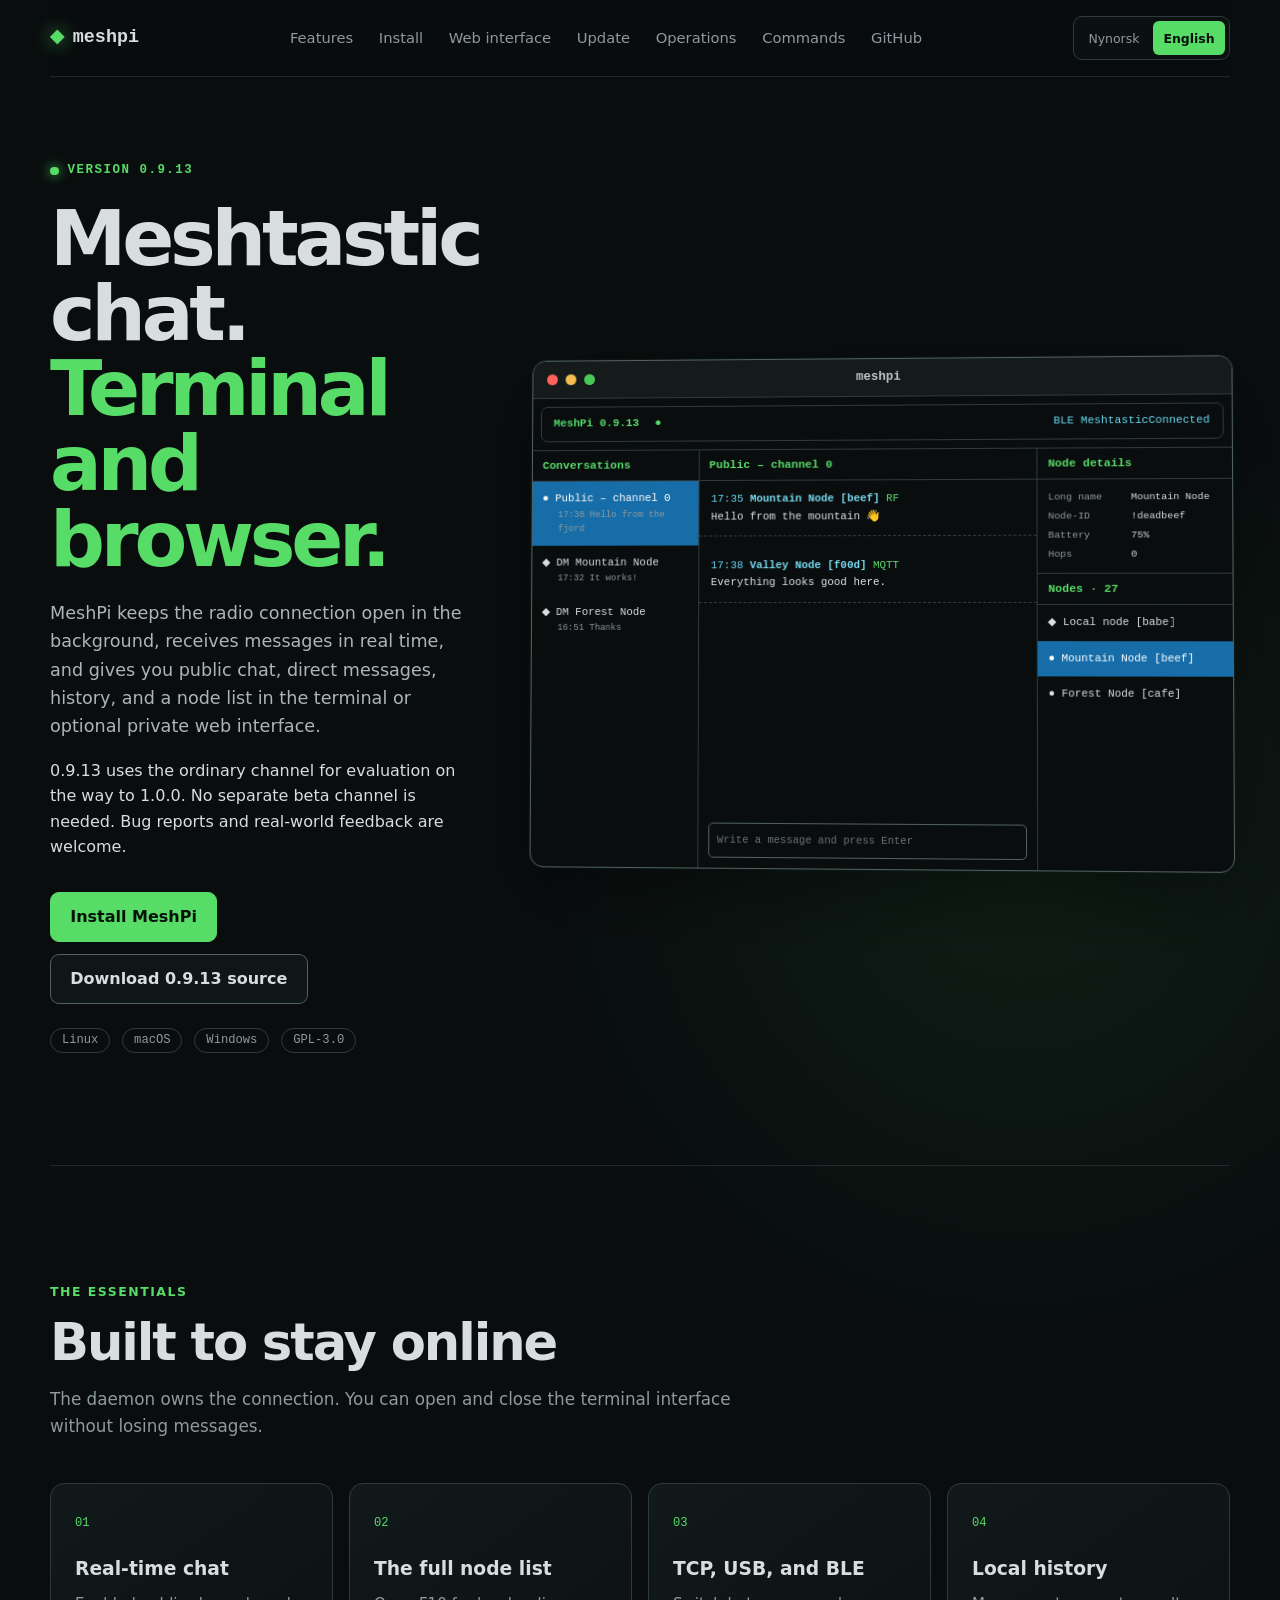
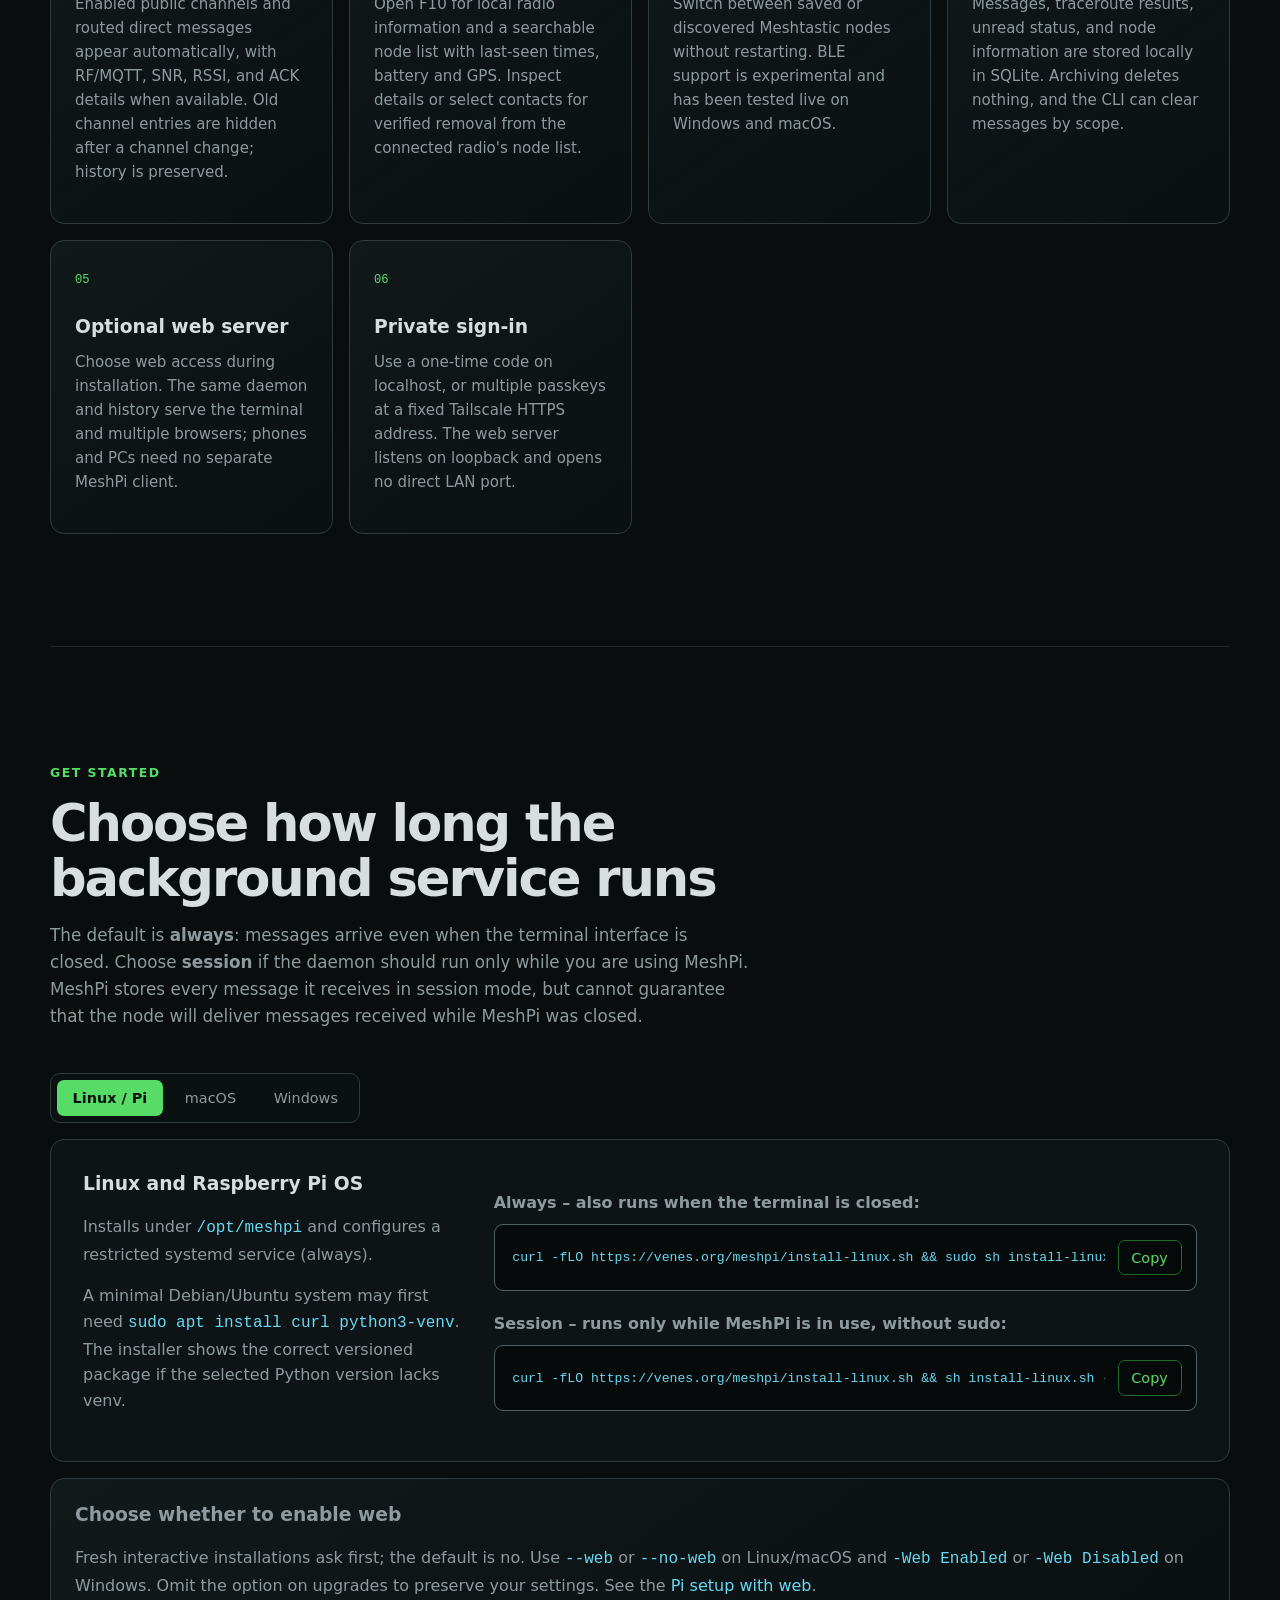
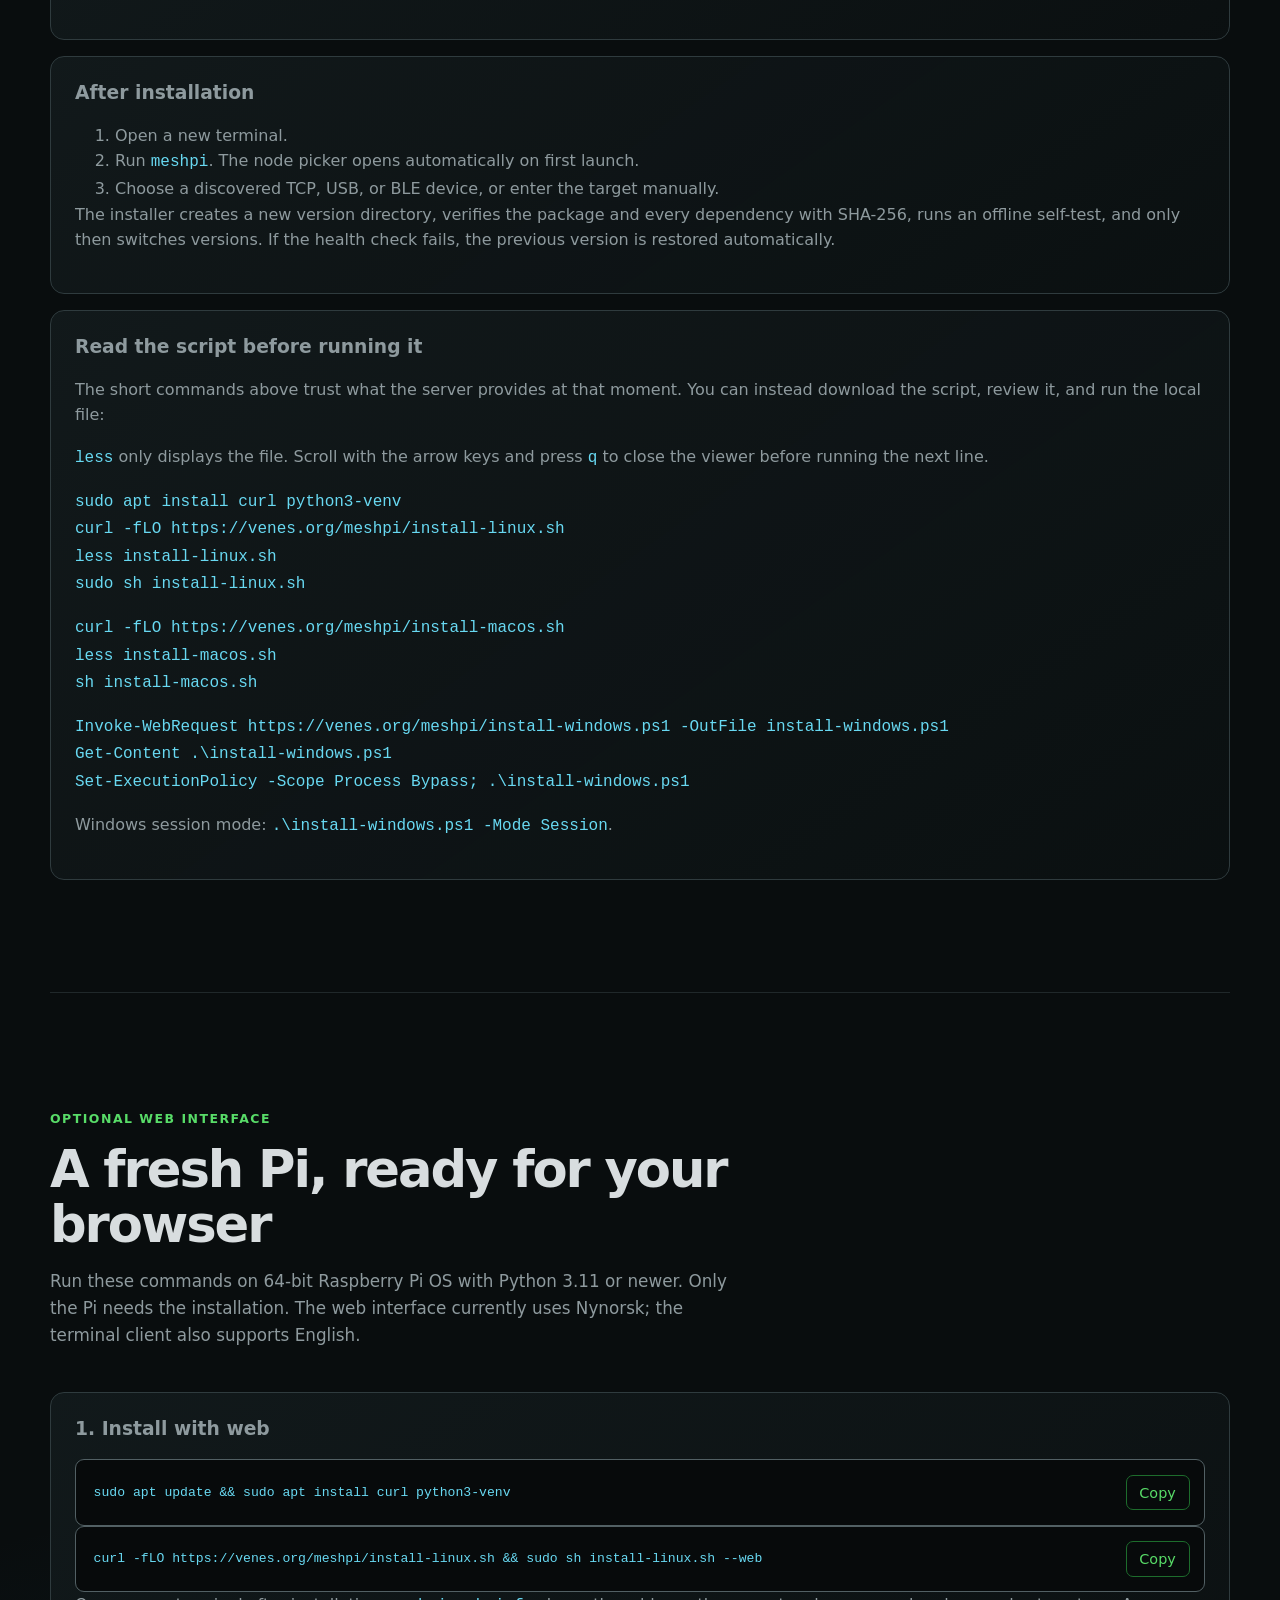
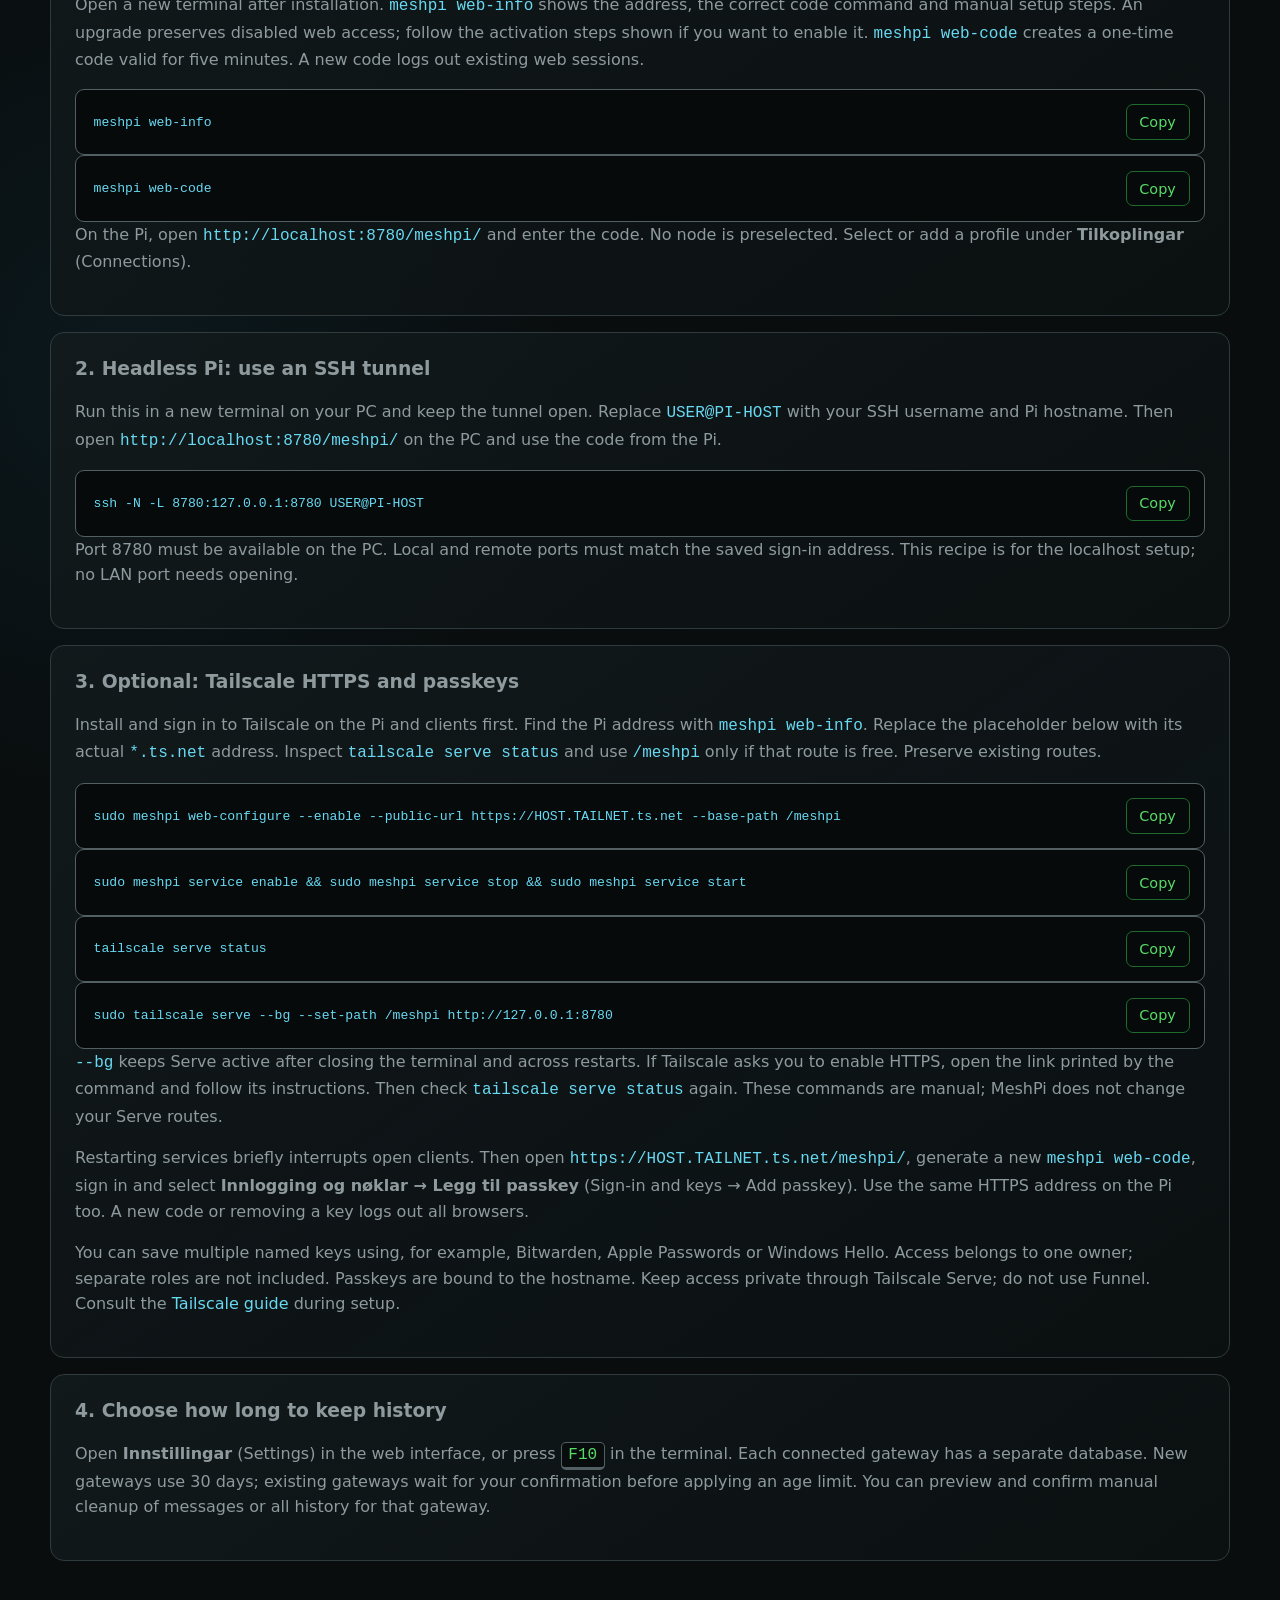
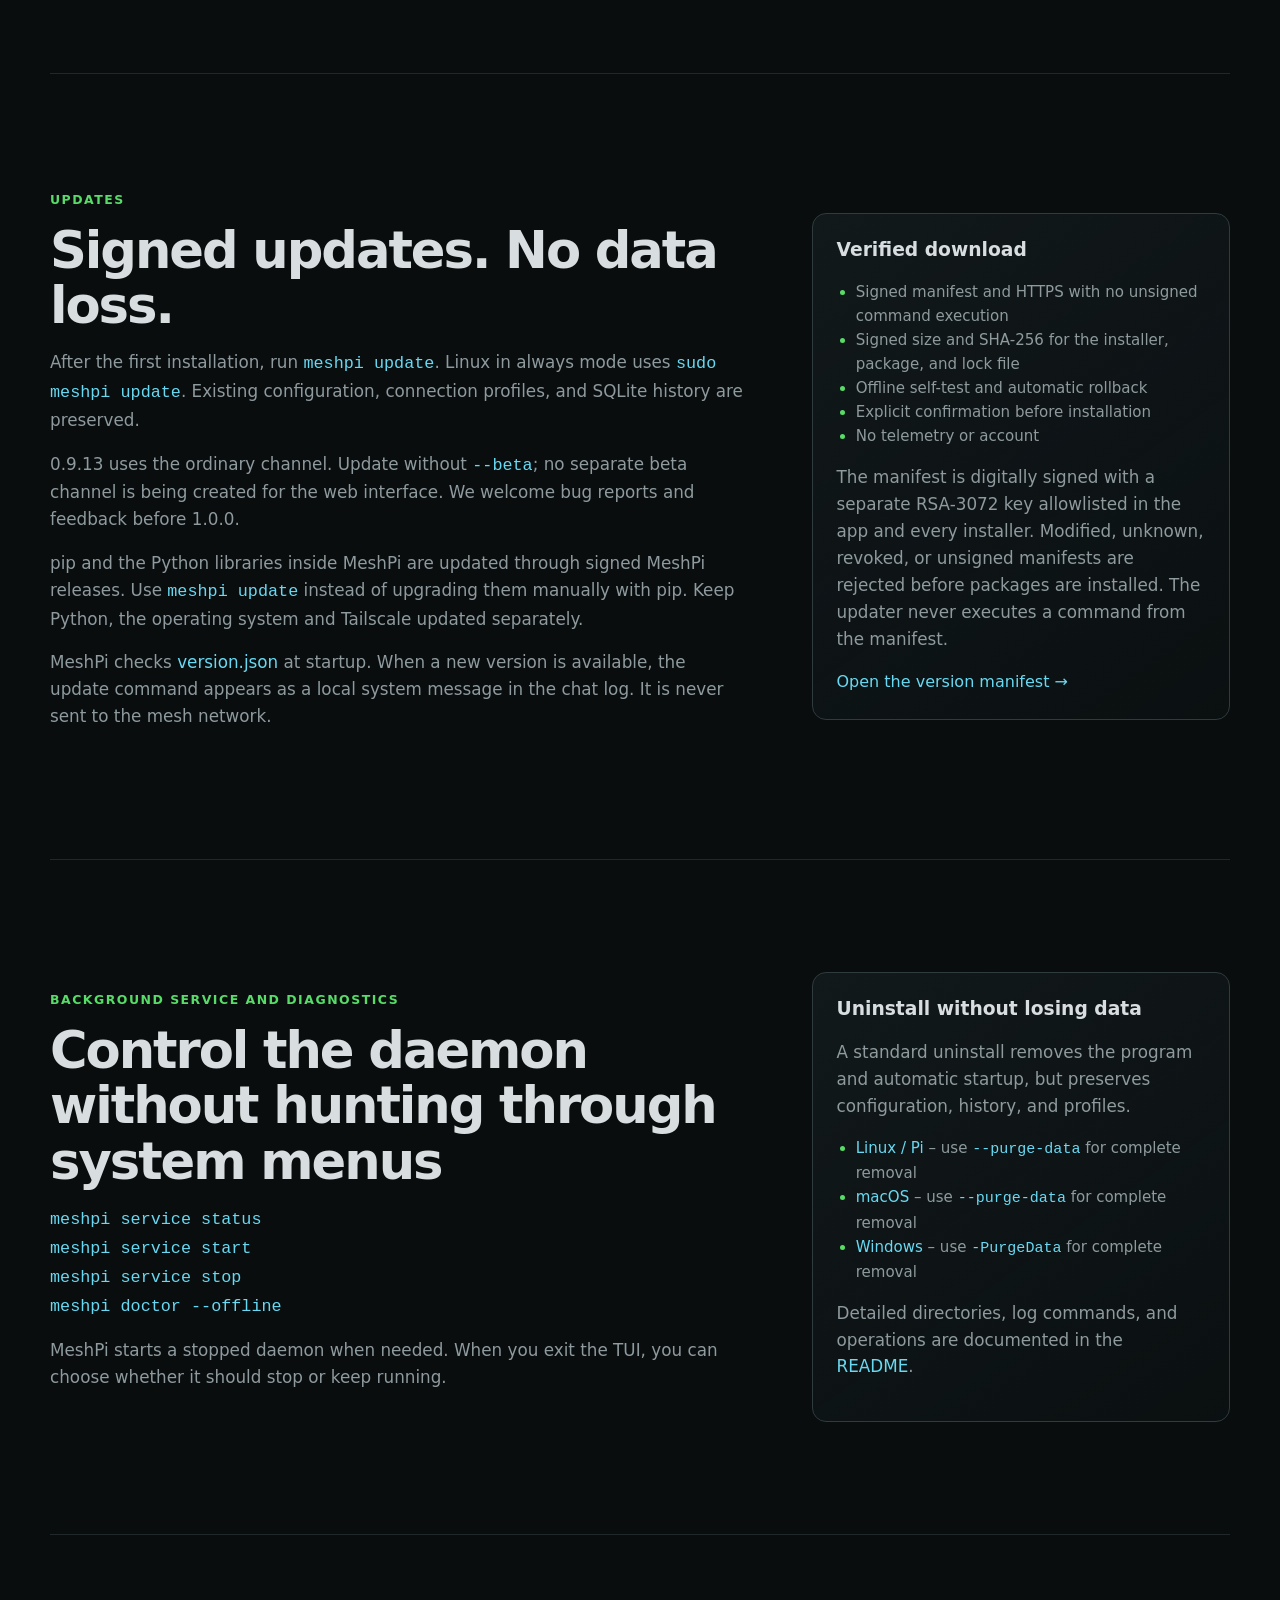
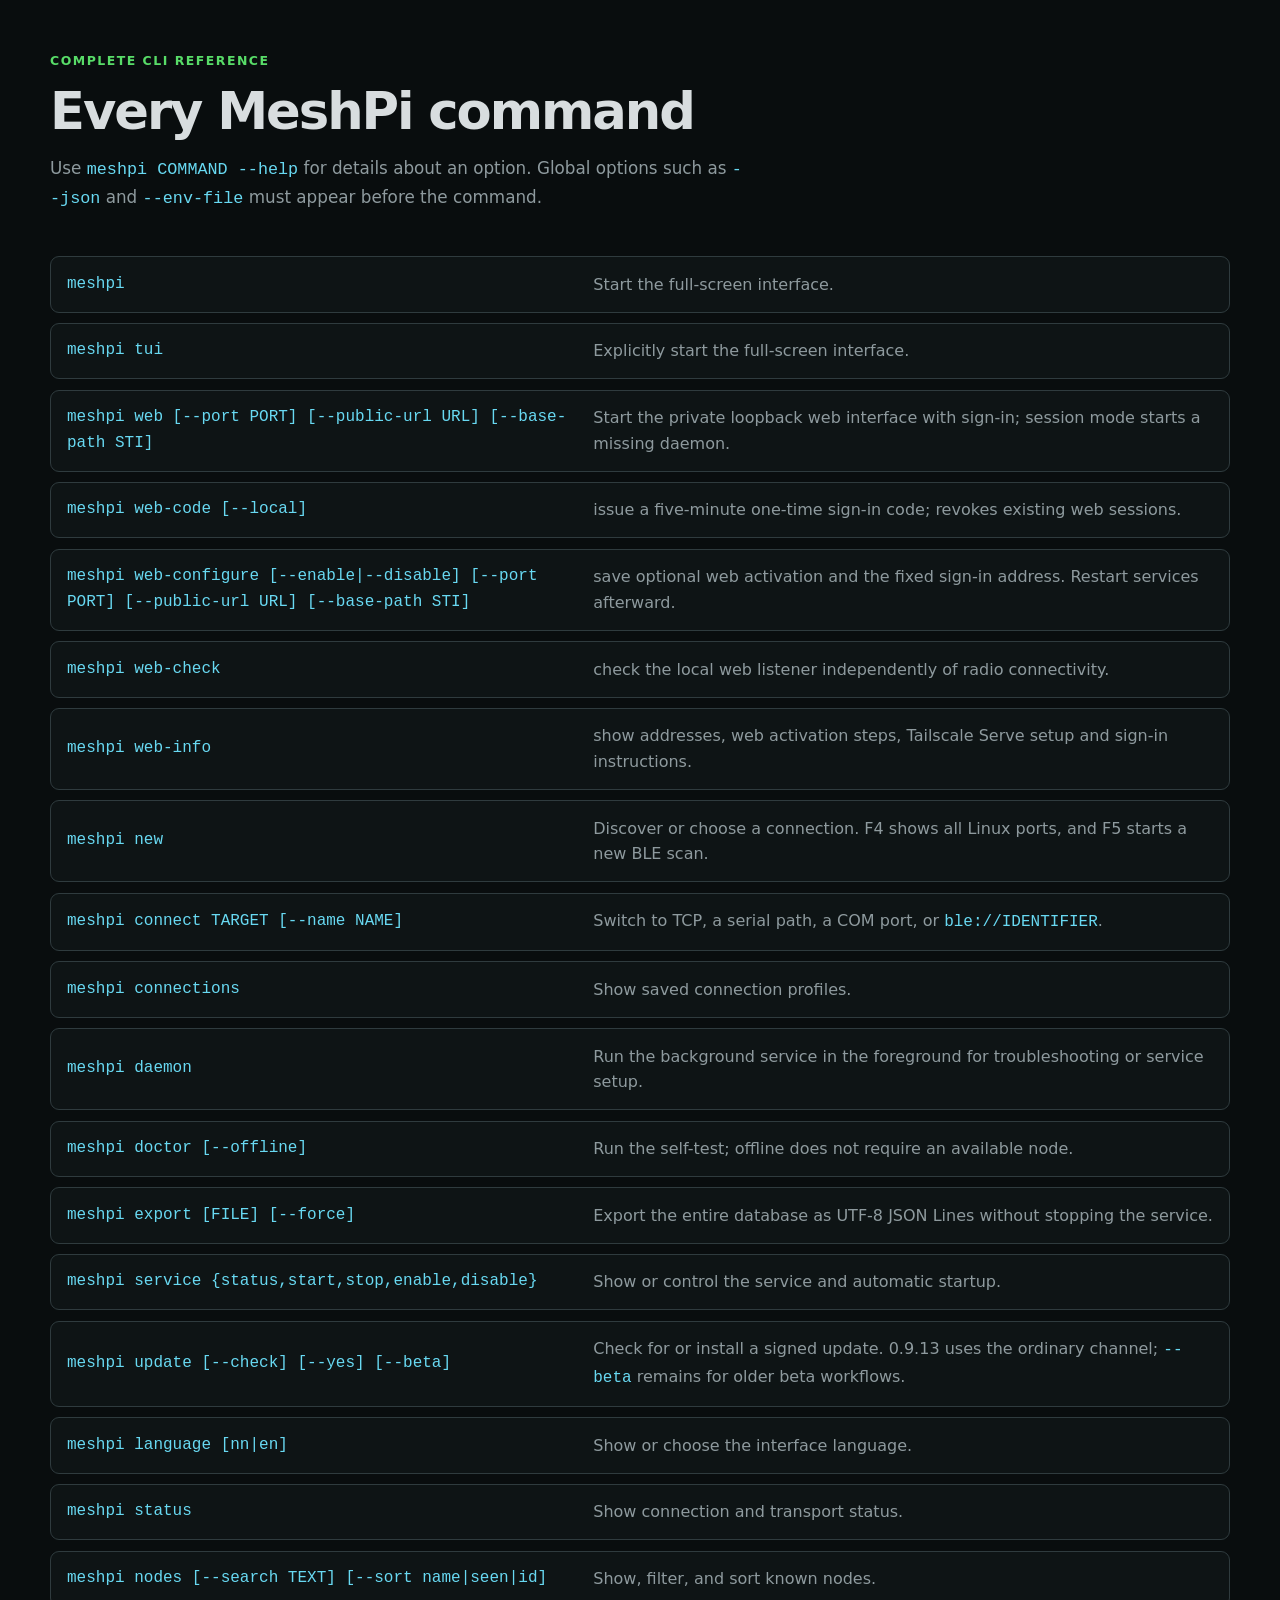
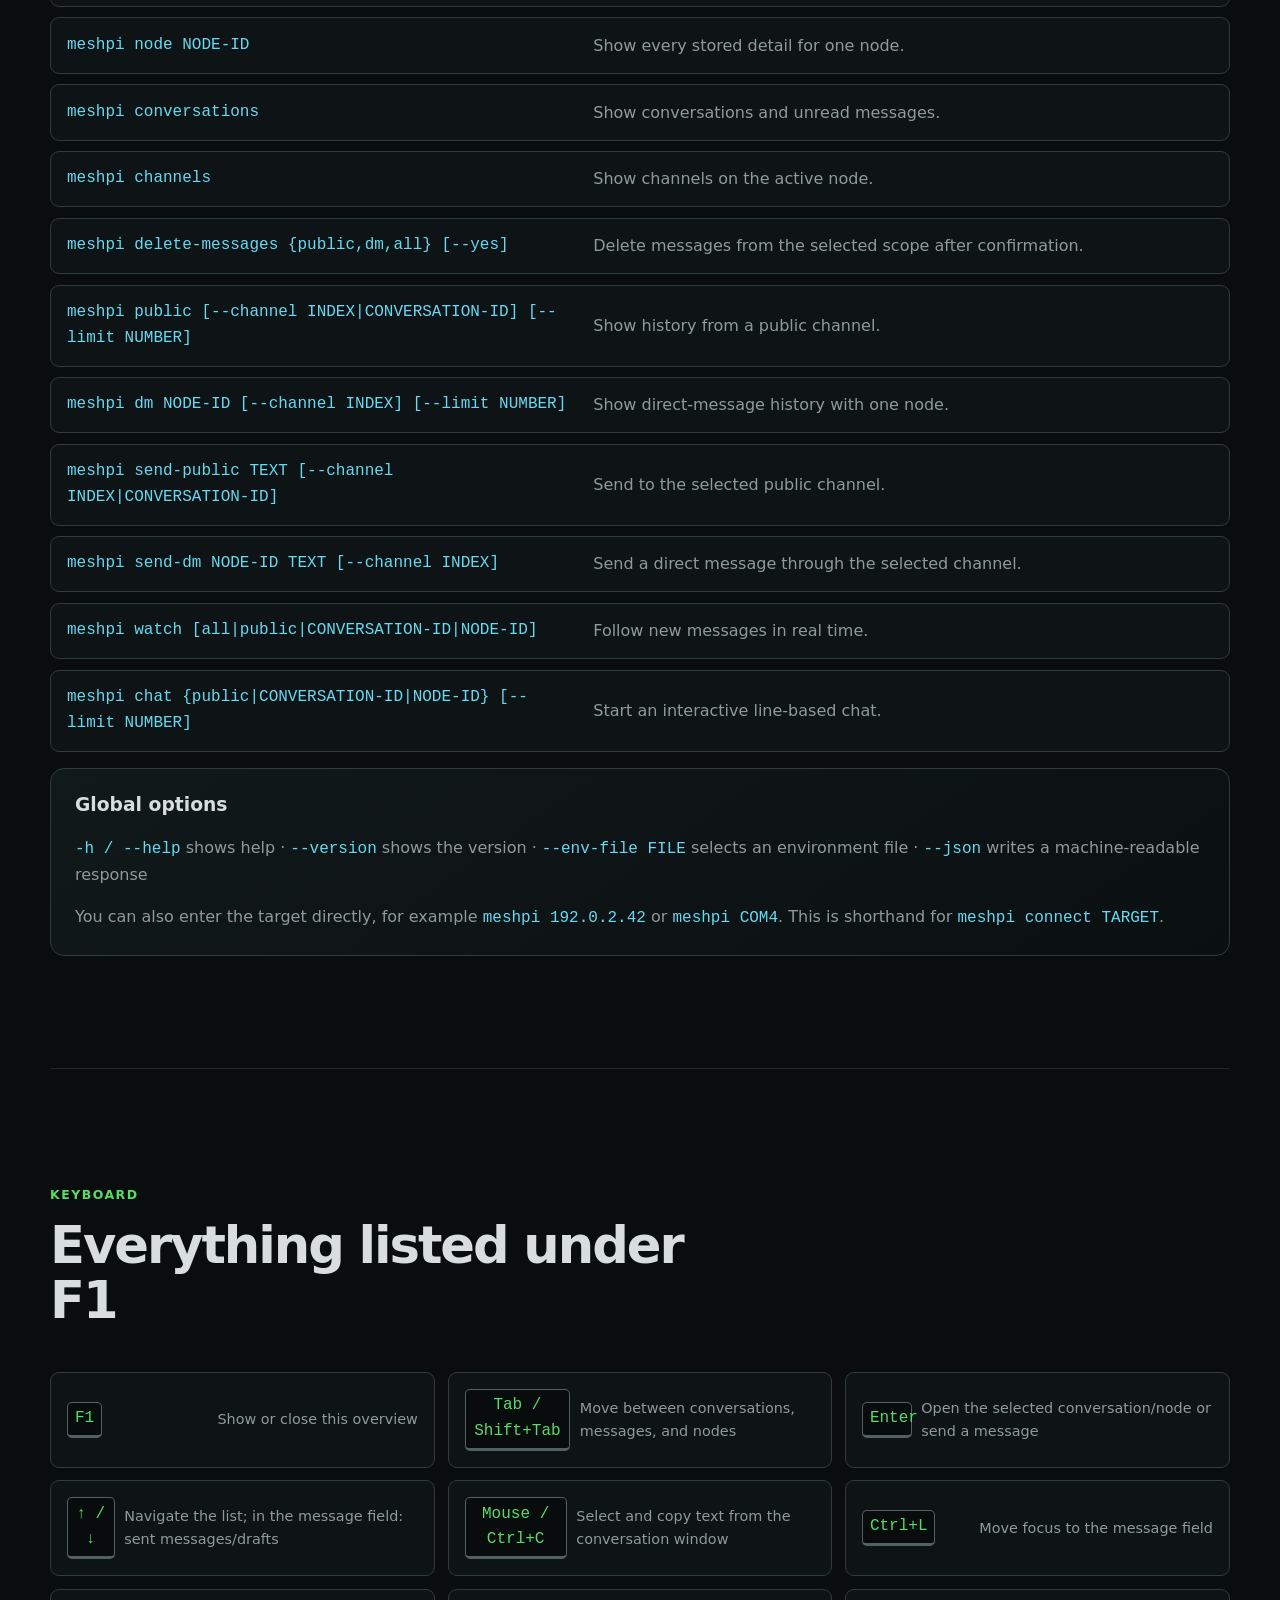
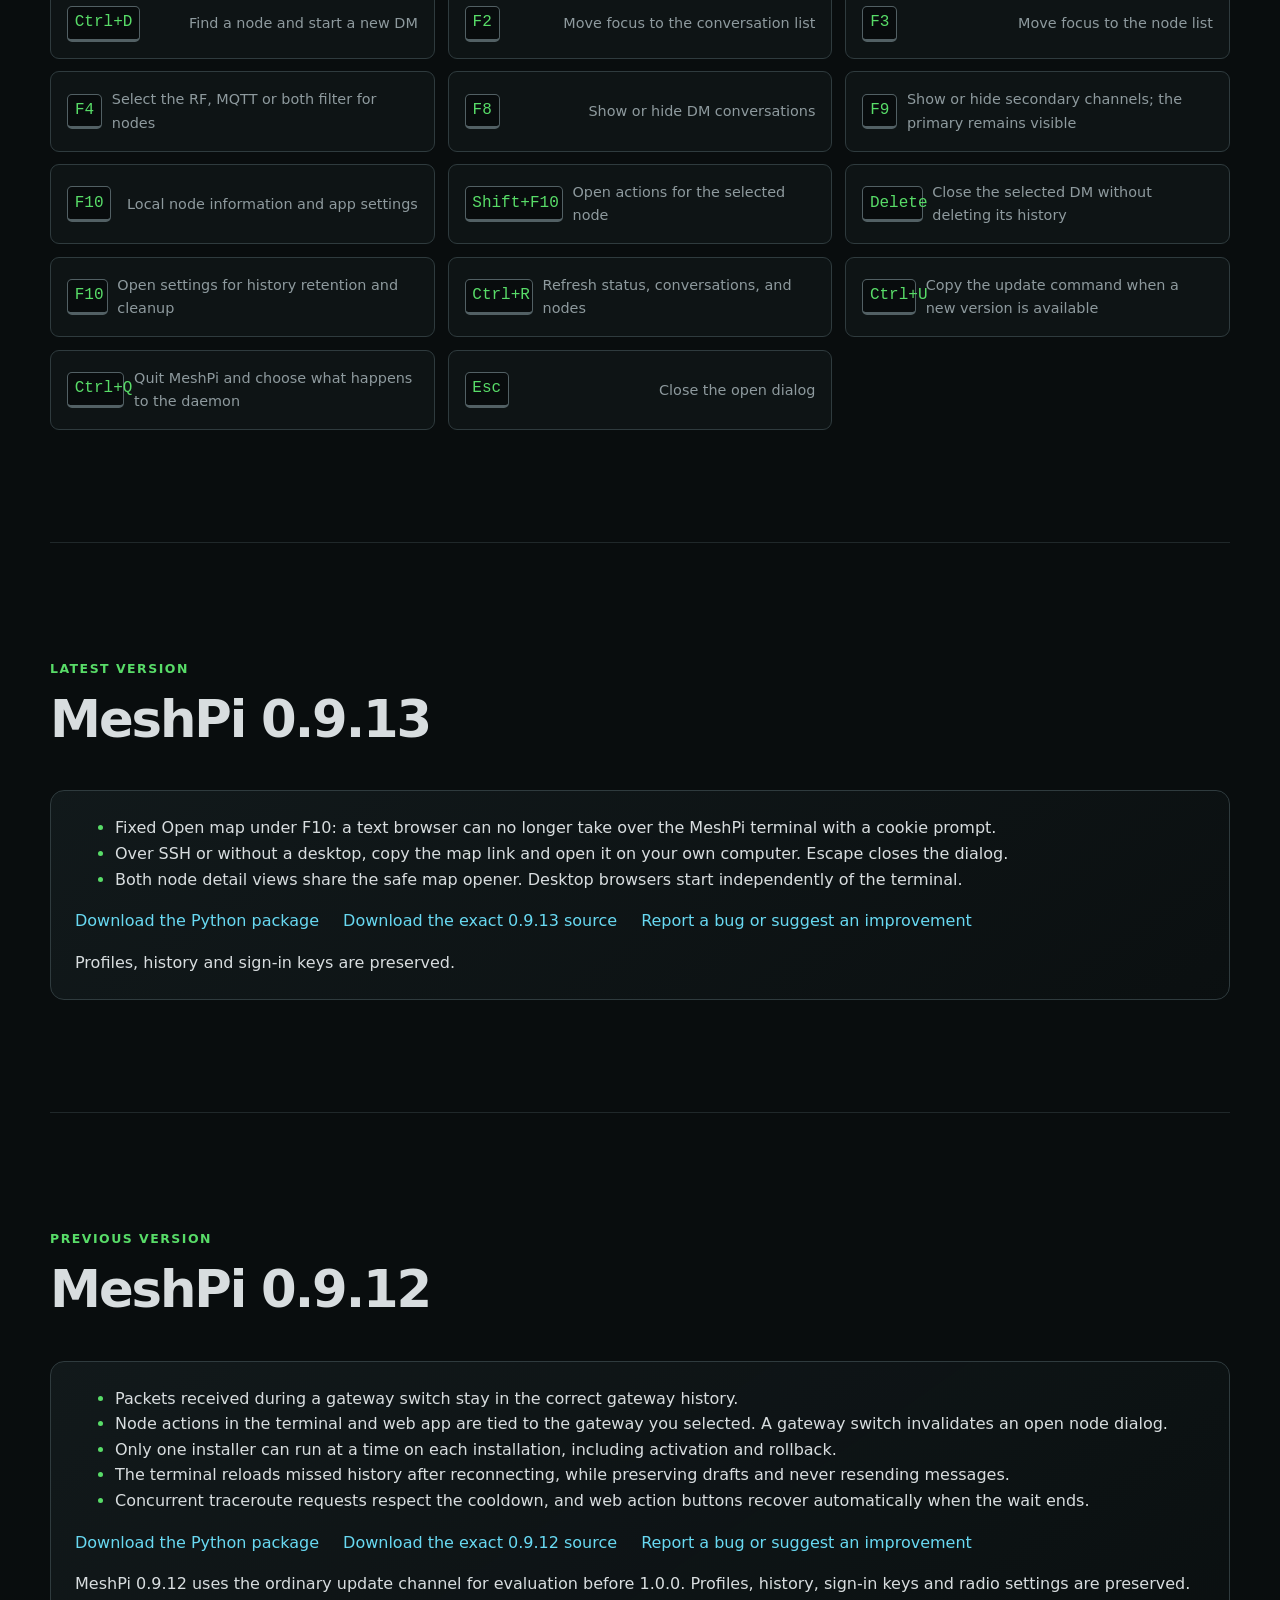
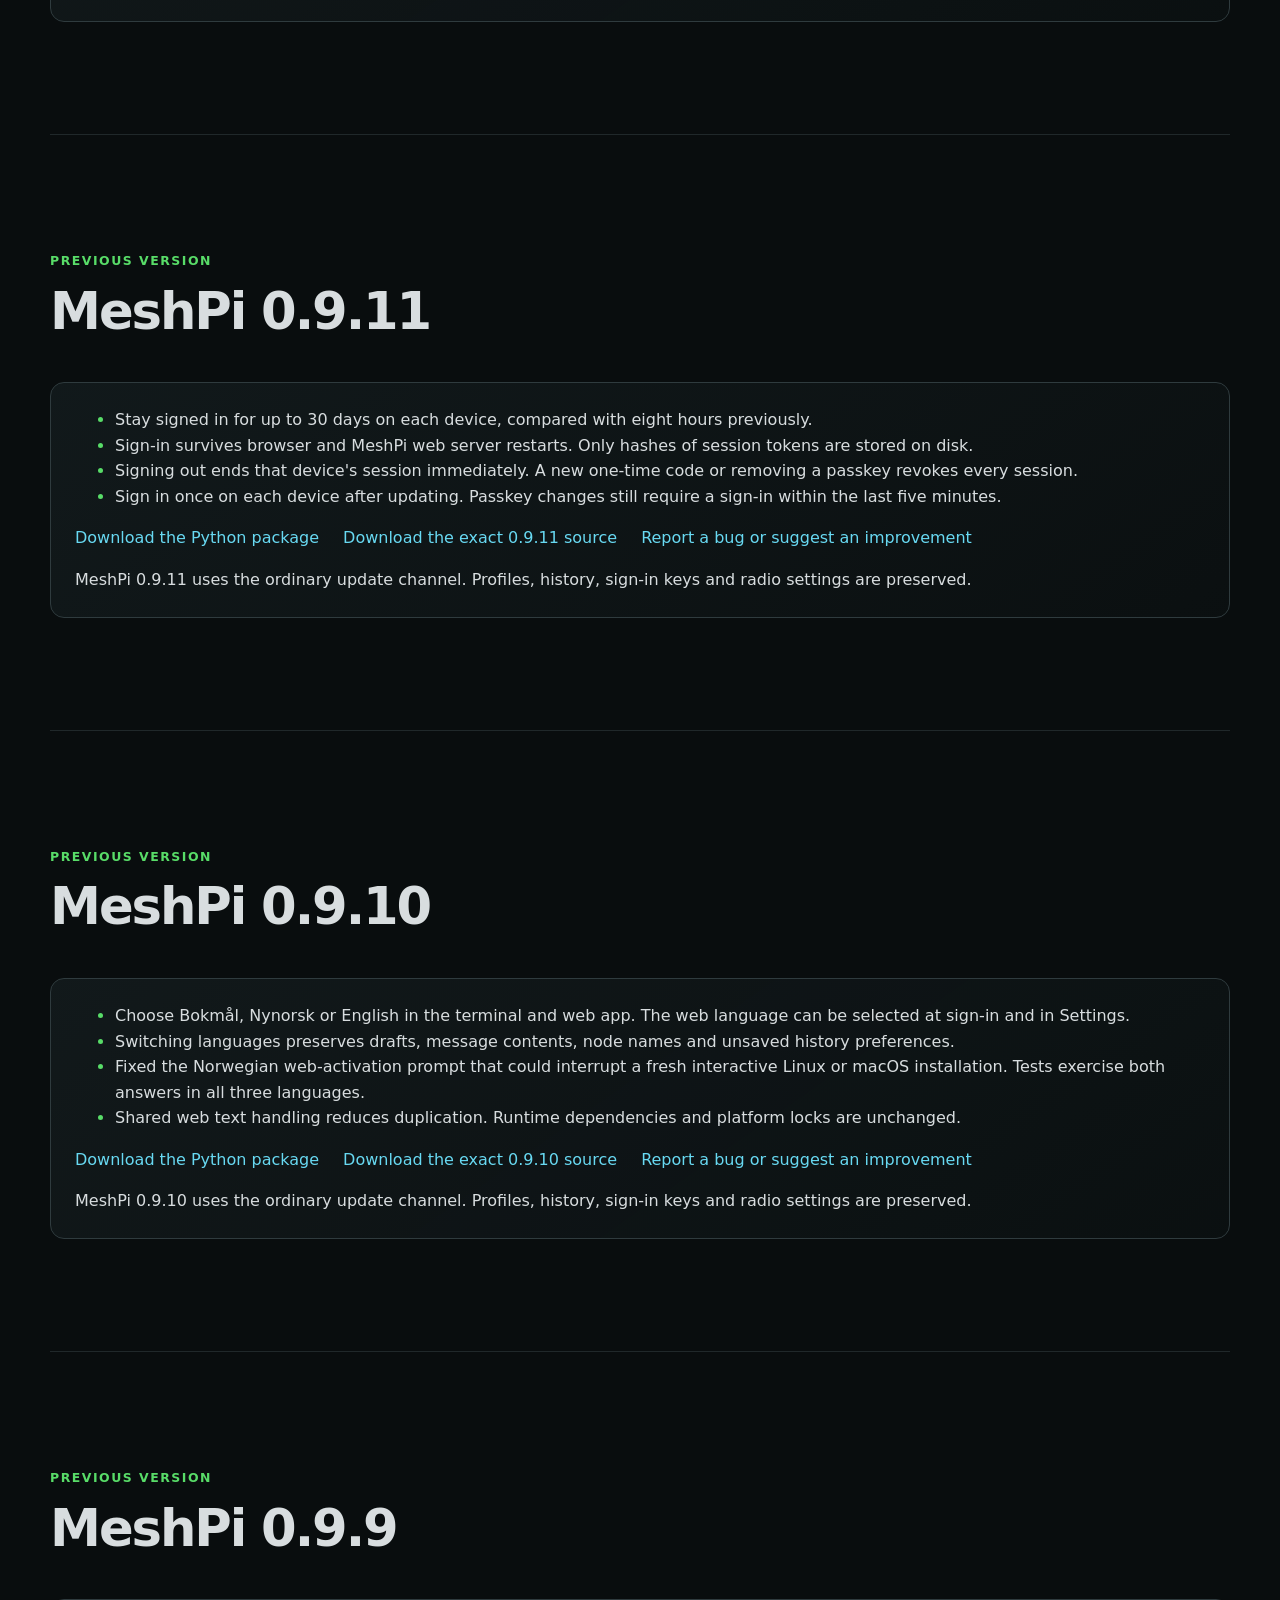
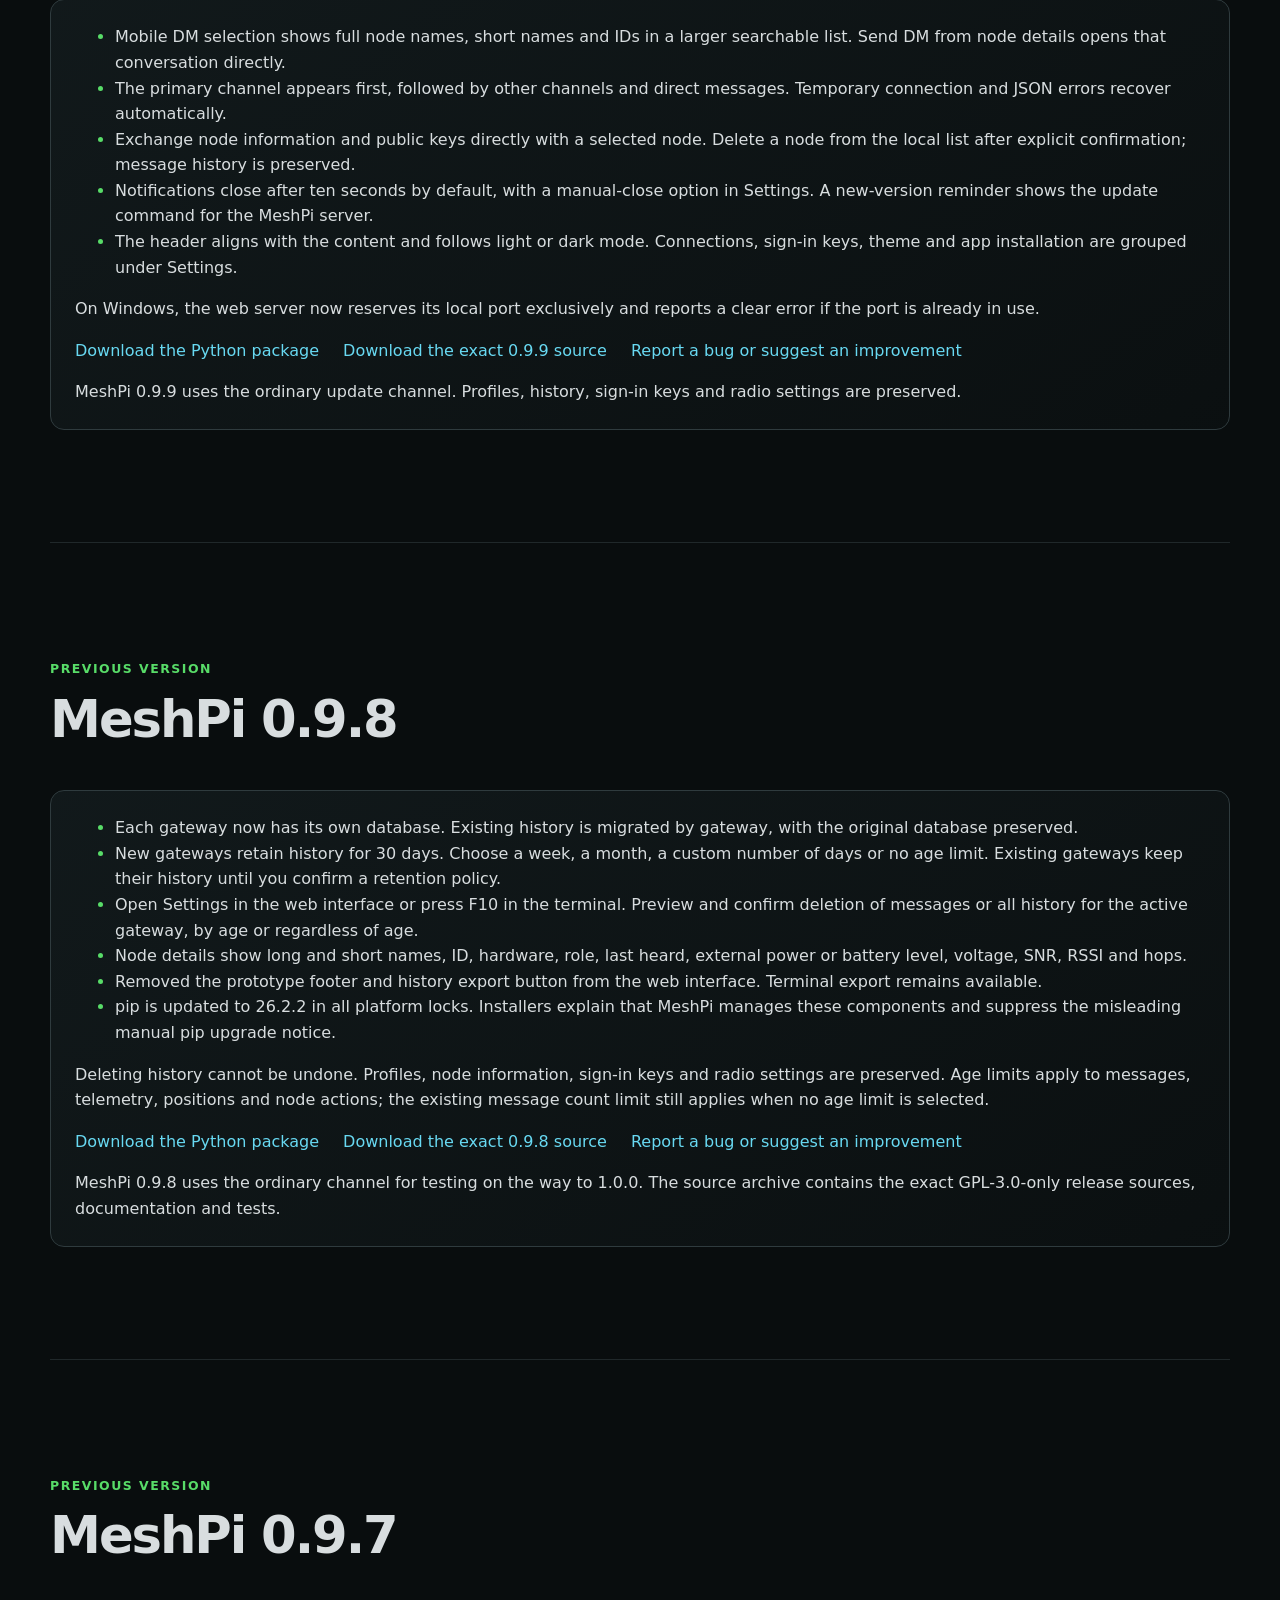
==== commit d06a64d2: "Release MeshPi 0.9.13: prevent map links taking over the terminal Share safe map opening between F10" ====
--- a/website/index.html
+++ b/website/index.html
@@ -3,13 +3,13 @@
 <head>
   <meta charset="utf-8">
   <meta name="viewport" content="width=device-width, initial-scale=1">
-  <meta name="description" content="MeshPi 0.9.12 for Linux, Raspberry Pi, macOS og Windows, med valfri privat webserver og passkeys.">
+  <meta name="description" content="MeshPi 0.9.13 for Linux, Raspberry Pi, macOS og Windows, med valfri privat webserver og passkeys.">
   <meta name="theme-color" content="#090d0e">
   <title data-en="MeshPi – Meshtastic in your terminal and browser">MeshPi – Meshtastic i terminal og nettlesar</title>
-  <link rel="stylesheet" href="styles.css?v=0.9.12">
-  <script src="script.js?v=0.9.12" defer></script>
+  <link rel="stylesheet" href="styles.css?v=0.9.13">
+  <script src="script.js?v=0.9.13" defer></script>
 </head>
-<body data-title-nn="MeshPi – Meshtastic i terminal og nettlesar" data-title-en="MeshPi – Meshtastic in your terminal and browser" data-description-nn="MeshPi 0.9.12 for Linux, Raspberry Pi, macOS og Windows, med valfri privat webserver og passkeys." data-description-en="MeshPi 0.9.12 for Linux, Raspberry Pi, macOS and Windows, with an optional private web server and passkeys.">
+<body data-title-nn="MeshPi – Meshtastic i terminal og nettlesar" data-title-en="MeshPi – Meshtastic in your terminal and browser" data-description-nn="MeshPi 0.9.13 for Linux, Raspberry Pi, macOS og Windows, med valfri privat webserver og passkeys." data-description-en="MeshPi 0.9.13 for Linux, Raspberry Pi, macOS and Windows, with an optional private web server and passkeys.">
   <a class="skip-link" href="#installasjon" data-en="Skip to installation">Gå til installasjon</a>
 
   <header class="site-header">
@@ -35,17 +35,17 @@
   <main>
     <section class="hero">
       <div class="hero-copy">
-        <div class="eyebrow"><span class="status-dot"></span> <span data-en="Version 0.9.12">Versjon 0.9.12</span></div>
+        <div class="eyebrow"><span class="status-dot"></span> <span data-en="Version 0.9.13">Versjon 0.9.13</span></div>
         <h1><span class="heading-line" data-en="Meshtastic chat.">Meshtastic-chat.</span><br><span data-en="Terminal and browser.">Terminal og nettlesar.</span></h1>
         <p class="lead" data-en="MeshPi keeps the radio connection open in the background, receives messages in real time, and gives you public chat, direct messages, history, and a node list in the terminal or optional private web interface.">
           MeshPi held radiosambandet ope i bakgrunnen, tek imot meldingar i
           sanntid og gir deg public chat, DM, historikk og nodeliste i eit
           terminalgrensesnitt eller eit valfritt privat webgrensesnitt.
         </p>
-        <p data-en-html="0.9.12 uses the ordinary channel for evaluation on the way to 1.0.0. No separate beta channel is needed. Bug reports and real-world feedback are welcome.">0.9.12 kjem i ordinær kanal for utprøving fram mot 1.0.0. Ingen eigen betakanal er nødvendig. Meld gjerne feil og erfaringar.</p>
+        <p data-en-html="0.9.13 uses the ordinary channel for evaluation on the way to 1.0.0. No separate beta channel is needed. Bug reports and real-world feedback are welcome.">0.9.13 kjem i ordinær kanal for utprøving fram mot 1.0.0. Ingen eigen betakanal er nødvendig. Meld gjerne feil og erfaringar.</p>
         <div class="hero-actions">
           <a class="button primary" href="#installasjon" data-en="Install MeshPi">Installer MeshPi</a>
-          <a class="button secondary" href="downloads/meshpi-0.9.12.tar.gz" data-en="Download 0.9.12 source">Last ned kjeldekode for 0.9.12</a>
+          <a class="button secondary" href="downloads/meshpi-0.9.13.tar.gz" data-en="Download 0.9.13 source">Last ned kjeldekode for 0.9.13</a>
         </div>
         <ul class="badges" aria-label="Teknisk informasjon" data-aria-en="Technical information">
           <li>Linux</li>
@@ -61,7 +61,7 @@
           <strong>meshpi</strong>
         </div>
         <div class="terminal-status">
-          <b>MeshPi 0.9.12</b><i>●</i> <span data-en="Connected">Tilkopla</span>
+          <b>MeshPi 0.9.13</b><i>●</i> <span data-en="Connected">Tilkopla</span>
           <span>BLE Meshtastic</span>
         </div>
         <div class="terminal-grid">
@@ -313,7 +313,7 @@
           Eksisterande konfigurasjon, tilkoplingsprofilar og SQLite-historikk
           blir tekne vare på.
         </p>
-        <p data-en-html="0.9.12 uses the ordinary channel. Update without &lt;code&gt;--beta&lt;/code&gt;; no separate beta channel is being created for the web interface. We welcome bug reports and feedback before 1.0.0.">0.9.12 bruker ordinær kanal. Oppdater utan <code>--beta</code>; det blir ikkje laga ein eigen betakanal for webgrensesnittet. Me tek imot feilrapportar og erfaringar før 1.0.0.</p>
+        <p data-en-html="0.9.13 uses the ordinary channel. Update without &lt;code&gt;--beta&lt;/code&gt;; no separate beta channel is being created for the web interface. We welcome bug reports and feedback before 1.0.0.">0.9.13 bruker ordinær kanal. Oppdater utan <code>--beta</code>; det blir ikkje laga ein eigen betakanal for webgrensesnittet. Me tek imot feilrapportar og erfaringar før 1.0.0.</p>
         <p data-en-html="pip and the Python libraries inside MeshPi are updated through signed MeshPi releases. Use &lt;code&gt;meshpi update&lt;/code&gt; instead of upgrading them manually with pip. Keep Python, the operating system and Tailscale updated separately.">pip og Python-biblioteka inne i MeshPi blir oppdaterte gjennom signerte MeshPi-utgivingar. Bruk <code>meshpi update</code> i staden for å oppgradere dei manuelt med pip. Hald Python, operativsystemet og Tailscale oppdaterte separat.</p>
         <p data-en-html="MeshPi checks &lt;a href=&quot;version.json&quot;&gt;version.json&lt;/a&gt; at startup. When a new version is available, the update command appears as a local system message in the chat log. It is never sent to the mesh network.">
           MeshPi sjekkar <a href="version.json">version.json</a> ved oppstart.
@@ -390,7 +390,7 @@
         <div><code>meshpi doctor [--offline]</code><span data-en="Run the self-test; offline does not require an available node.">Køyr sjølvtest; offline krev ikkje ein tilgjengeleg node.</span></div>
         <div><code data-en="meshpi export [FILE] [--force]">meshpi export [FIL] [--force]</code><span data-en="Export the entire database as UTF-8 JSON Lines without stopping the service.">Eksporter heile databasen som UTF-8 JSON Lines utan å stoppe tenesta.</span></div>
         <div><code>meshpi service {status,start,stop,enable,disable}</code><span data-en="Show or control the service and automatic startup.">Vis eller styr tenesta og autostart.</span></div>
-        <div><code>meshpi update [--check] [--yes] [--beta]</code><span data-en-html="Check for or install a signed update. 0.9.12 uses the ordinary channel; &lt;code&gt;--beta&lt;/code&gt; remains for older beta workflows.">Sjekk eller installer ei signert oppdatering. 0.9.12 bruker ordinær kanal; <code>--beta</code> er bevart for eldre betaflytar.</span></div>
+        <div><code>meshpi update [--check] [--yes] [--beta]</code><span data-en-html="Check for or install a signed update. 0.9.13 uses the ordinary channel; &lt;code&gt;--beta&lt;/code&gt; remains for older beta workflows.">Sjekk eller installer ei signert oppdatering. 0.9.13 bruker ordinær kanal; <code>--beta</code> er bevart for eldre betaflytar.</span></div>
         <div><code>meshpi language [nn|en]</code><span data-en="Show or choose the interface language.">Vis eller vel språk for brukargrensesnittet.</span></div>
         <div><code>meshpi status</code><span data-en="Show connection and transport status.">Vis sambands- og tilkoplingsstatus.</span></div>
         <div><code data-en="meshpi nodes [--search TEXT] [--sort name|seen|id]">meshpi nodes [--search TEKST] [--sort name|seen|id]</code><span data-en="Show, filter, and sort known nodes.">Vis, filtrer og sorter kjende nodar.</span></div>
@@ -450,9 +450,27 @@
       </div>
     </section>
 
+    <section id="release-0.9.13" class="section release-section">
+      <div class="section-heading">
+        <span data-en="Latest version">Siste versjon</span><h2>MeshPi 0.9.13</h2>
+      </div>
+      <div class="release-card">
+        <ul>
+          <li data-en="Fixed Open map under F10: a text browser can no longer take over the MeshPi terminal with a cookie prompt.">Retta Opne kart under F10: ein tekstnettlesar kan ikkje lenger overta MeshPi-terminalen med eit cookiespørsmål.</li>
+          <li data-en="Over SSH or without a desktop, copy the map link and open it on your own computer. Escape closes the dialog.">Over SSH eller utan skrivebord kan du kopiere kartlenkja og opne henne på di eiga maskin. Esc lukkar vindauget.</li>
+          <li data-en="Both node detail views share the safe map opener. Desktop browsers start independently of the terminal.">Begge nodevindauga bruker same trygge kartopning. Skrivebordsnettlesaren startar uavhengig av terminalen.</li>
+        </ul>
+        <div class="release-links">
+          <a href="downloads/meshpi-0.9.13-py3-none-any.whl" data-en="Download the Python package">Last ned Python-pakken</a>
+          <a href="downloads/meshpi-0.9.13.tar.gz" data-en="Download the exact 0.9.13 source">Last ned kjeldekode for nøyaktig 0.9.13</a>
+          <a href="https://github.com/rvenes/meshpi/issues" data-en="Report a bug or suggest an improvement">Meld feil eller foreslå forbetringar</a>
+        </div>
+        <p data-en="Profiles, history and sign-in keys are preserved.">Profilar, historikk og innloggingsnøklar blir bevarte.</p>
+      </div>
+    </section>
     <section id="release-0.9.12" class="section release-section">
       <div class="section-heading">
-        <span data-en="Latest version">Siste versjon</span>
+        <span data-en="Previous version">Førre versjon</span>
         <h2>MeshPi 0.9.12</h2>
       </div>
       <div class="release-card">
